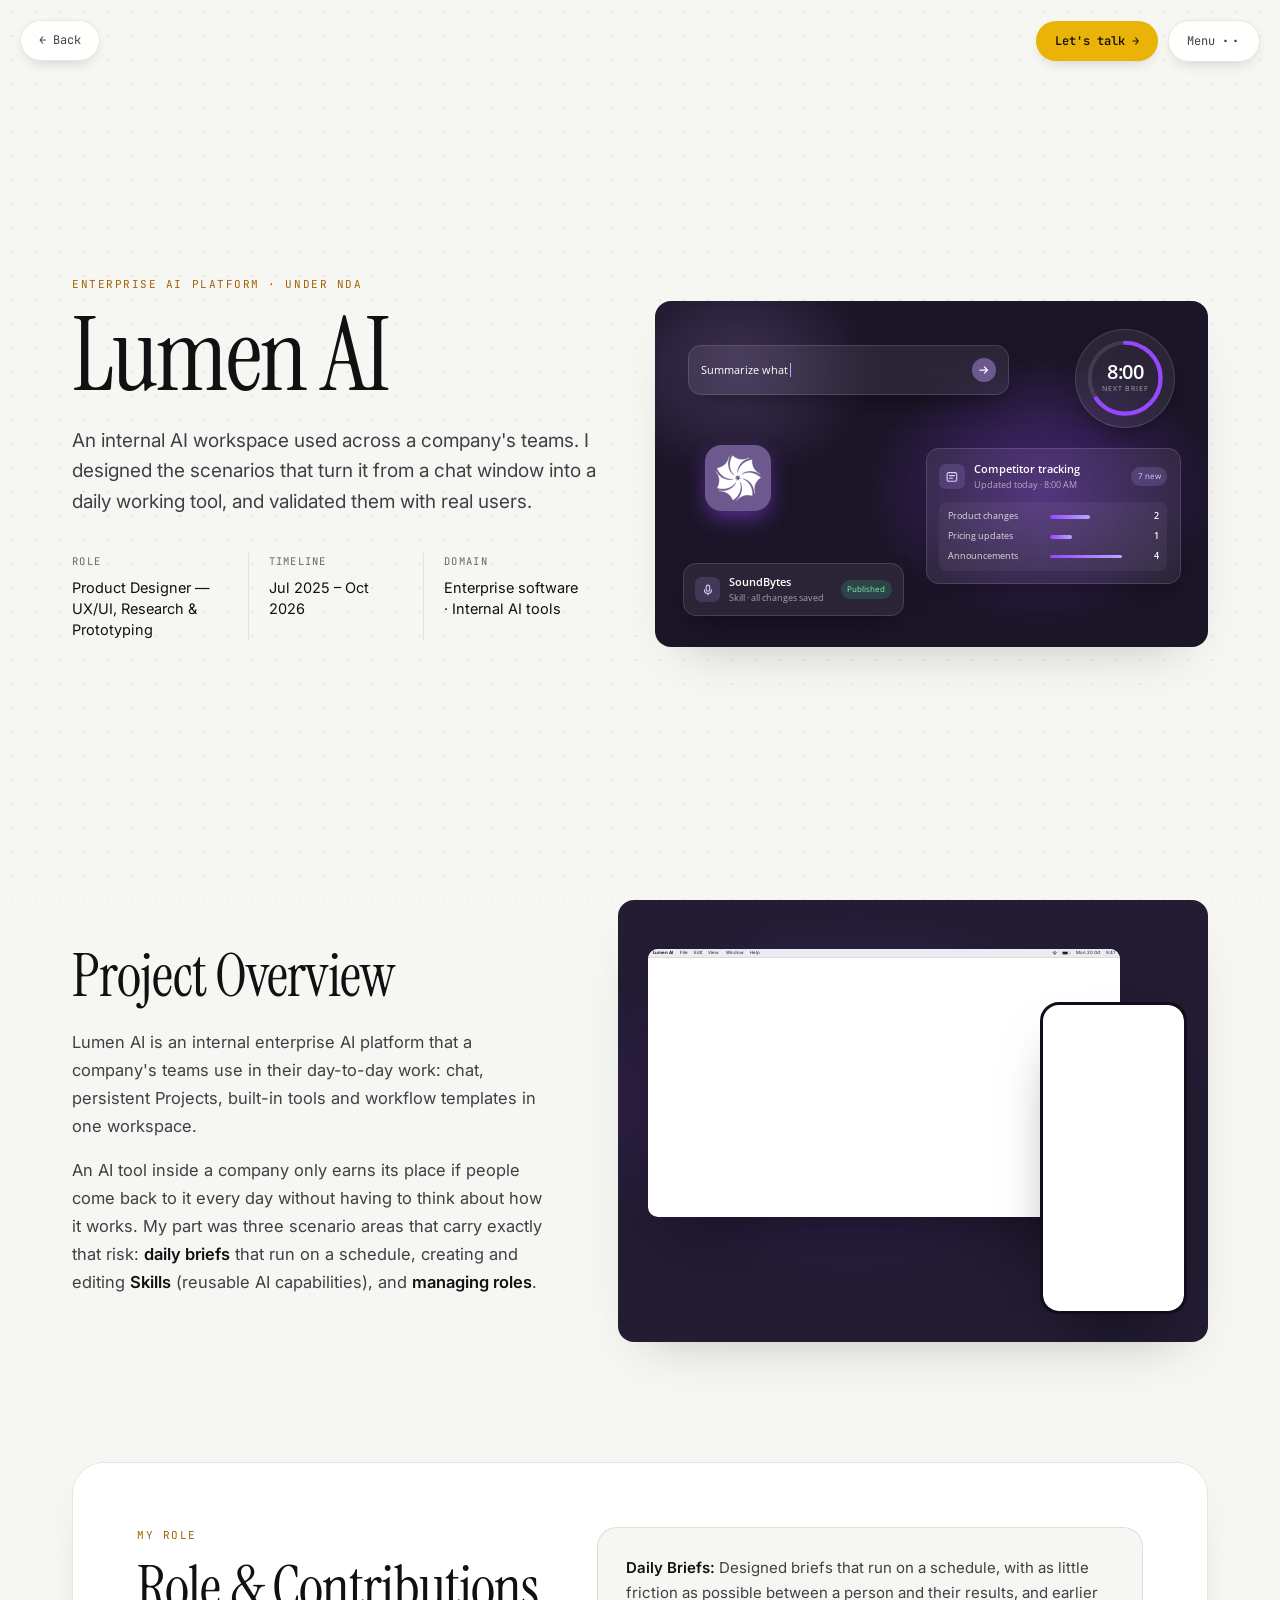
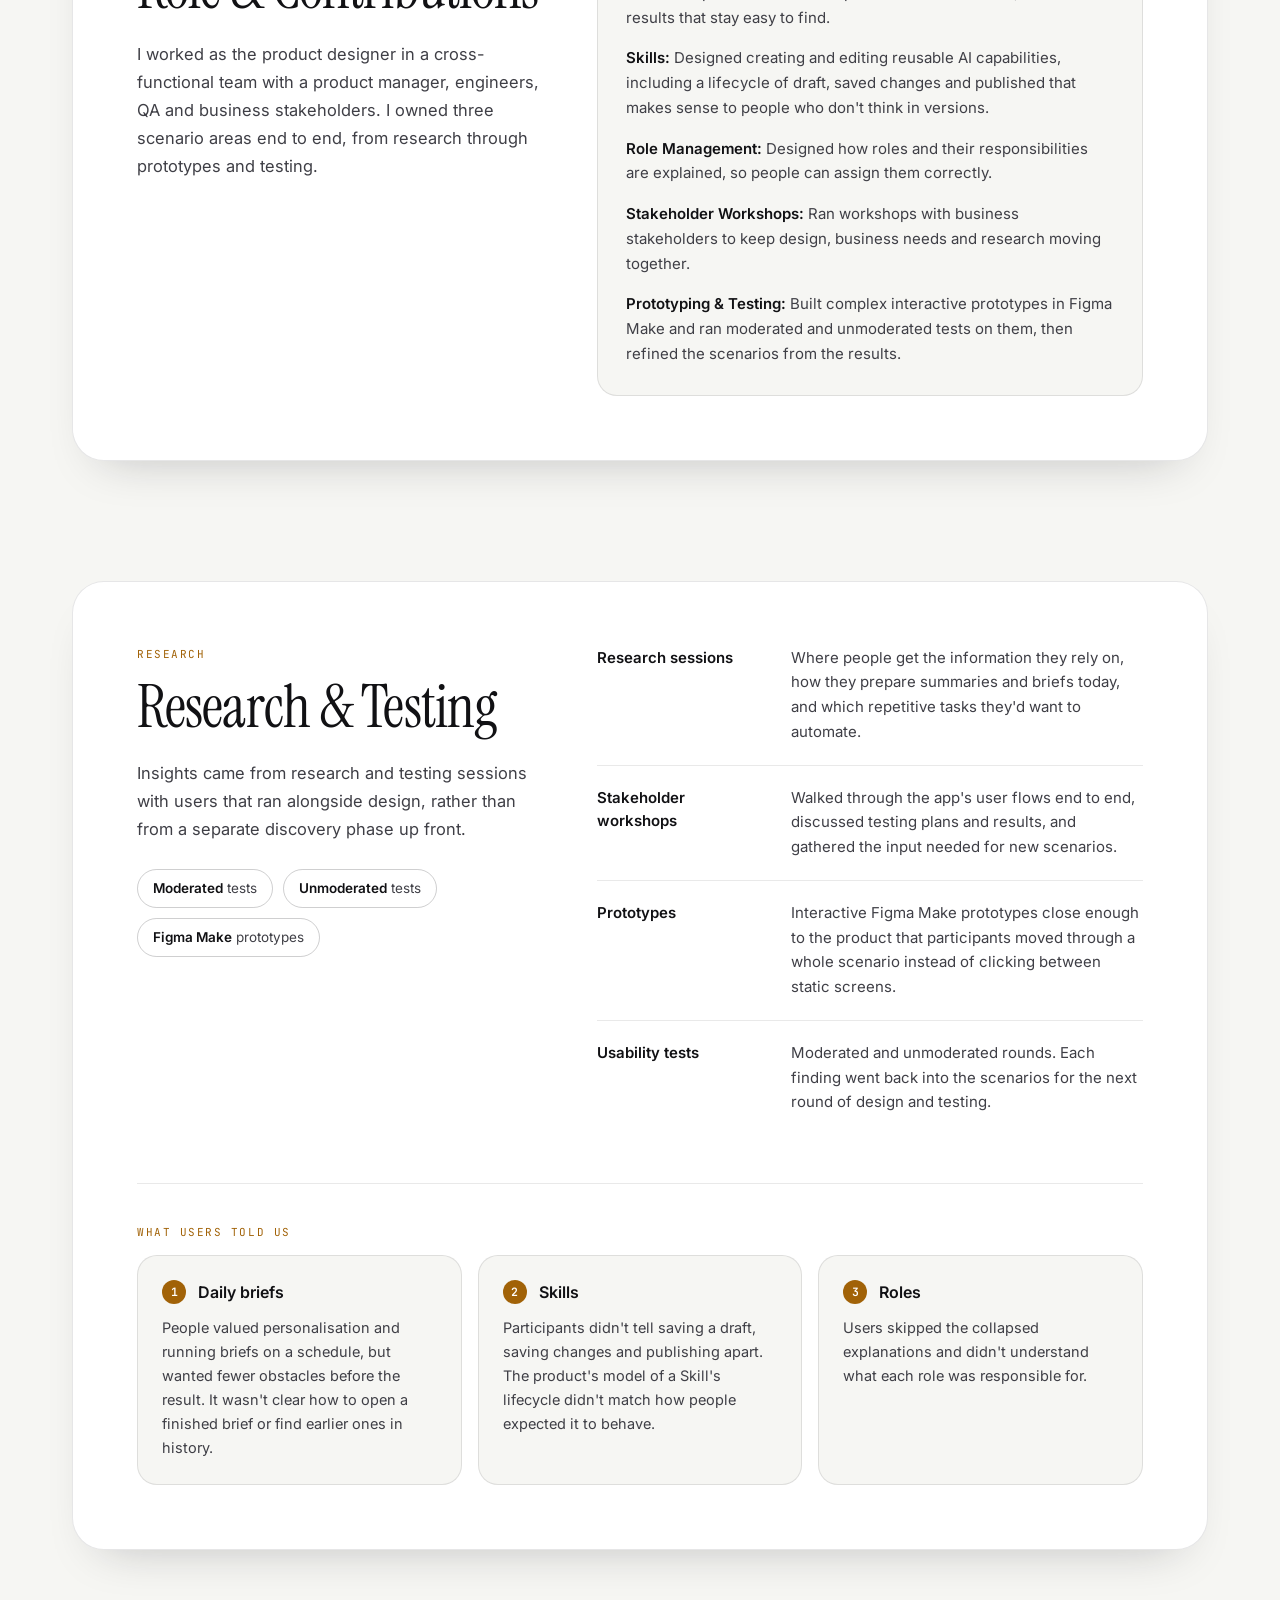
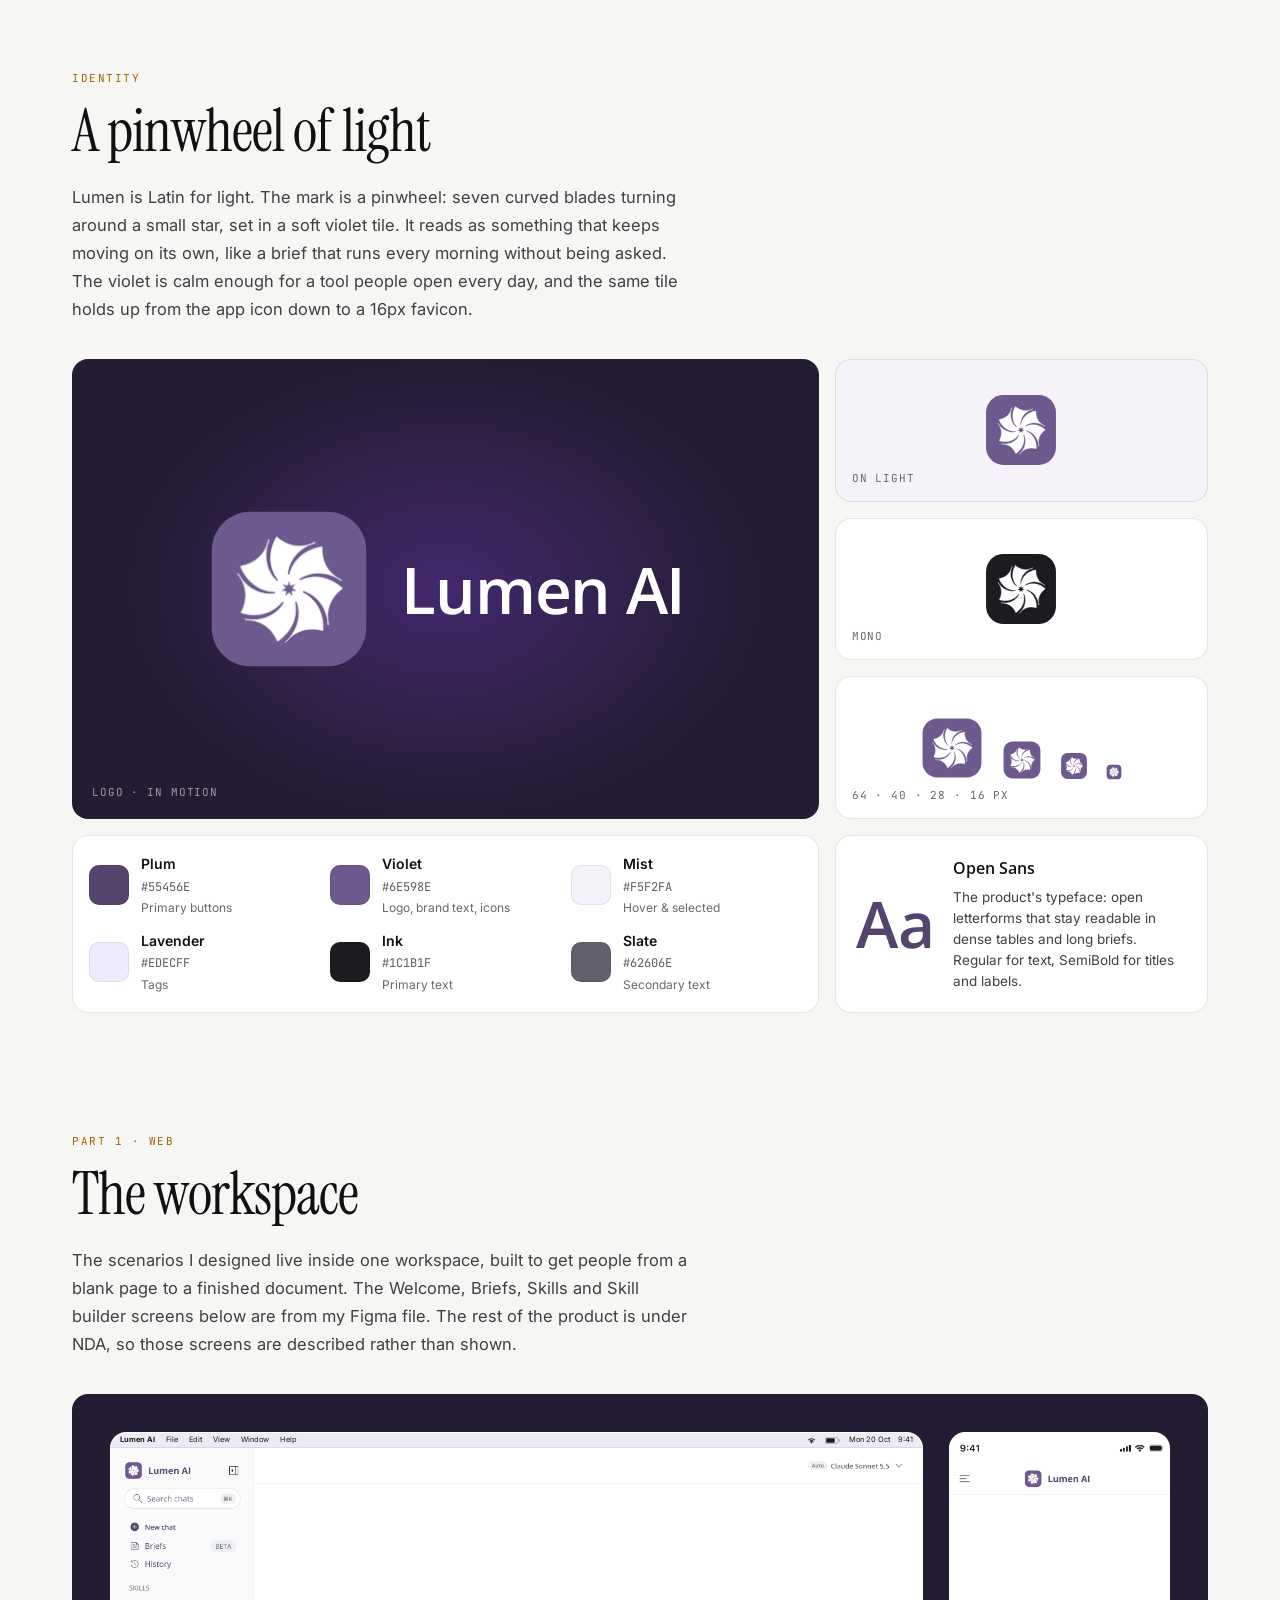
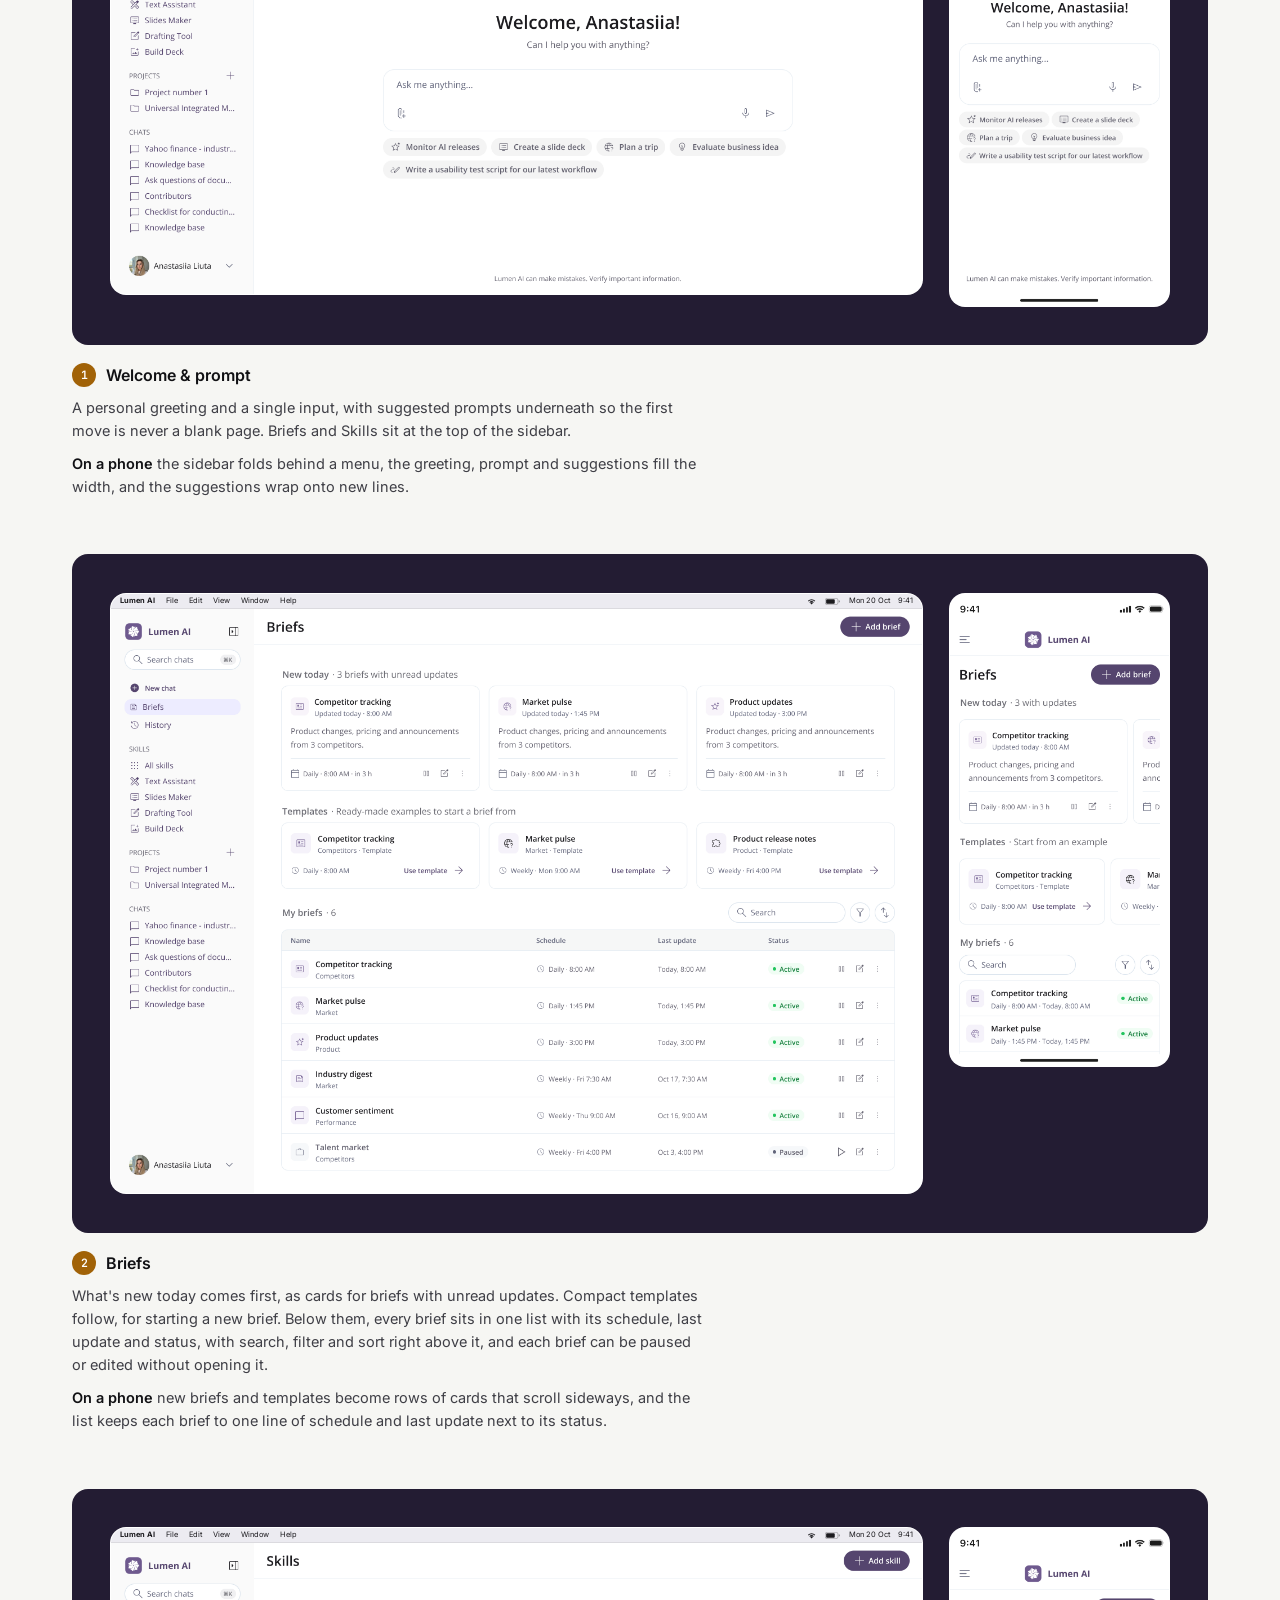
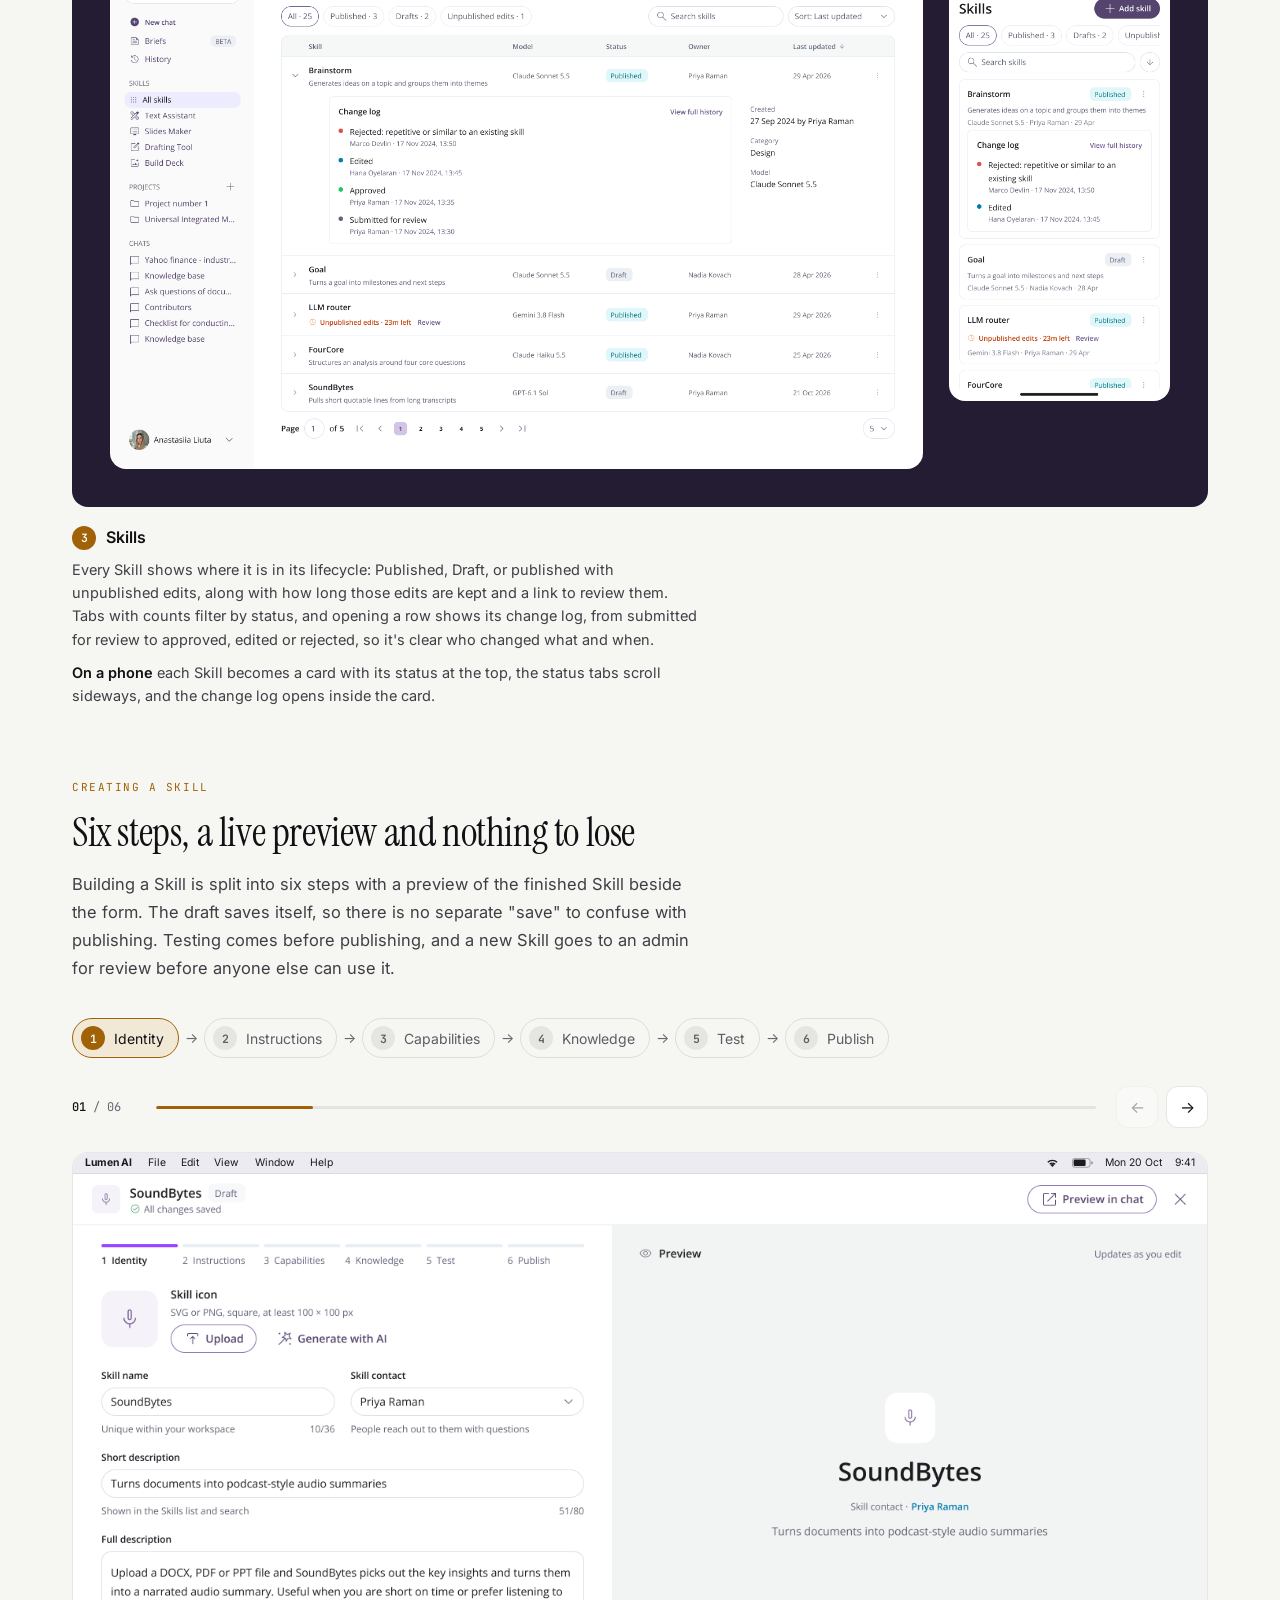
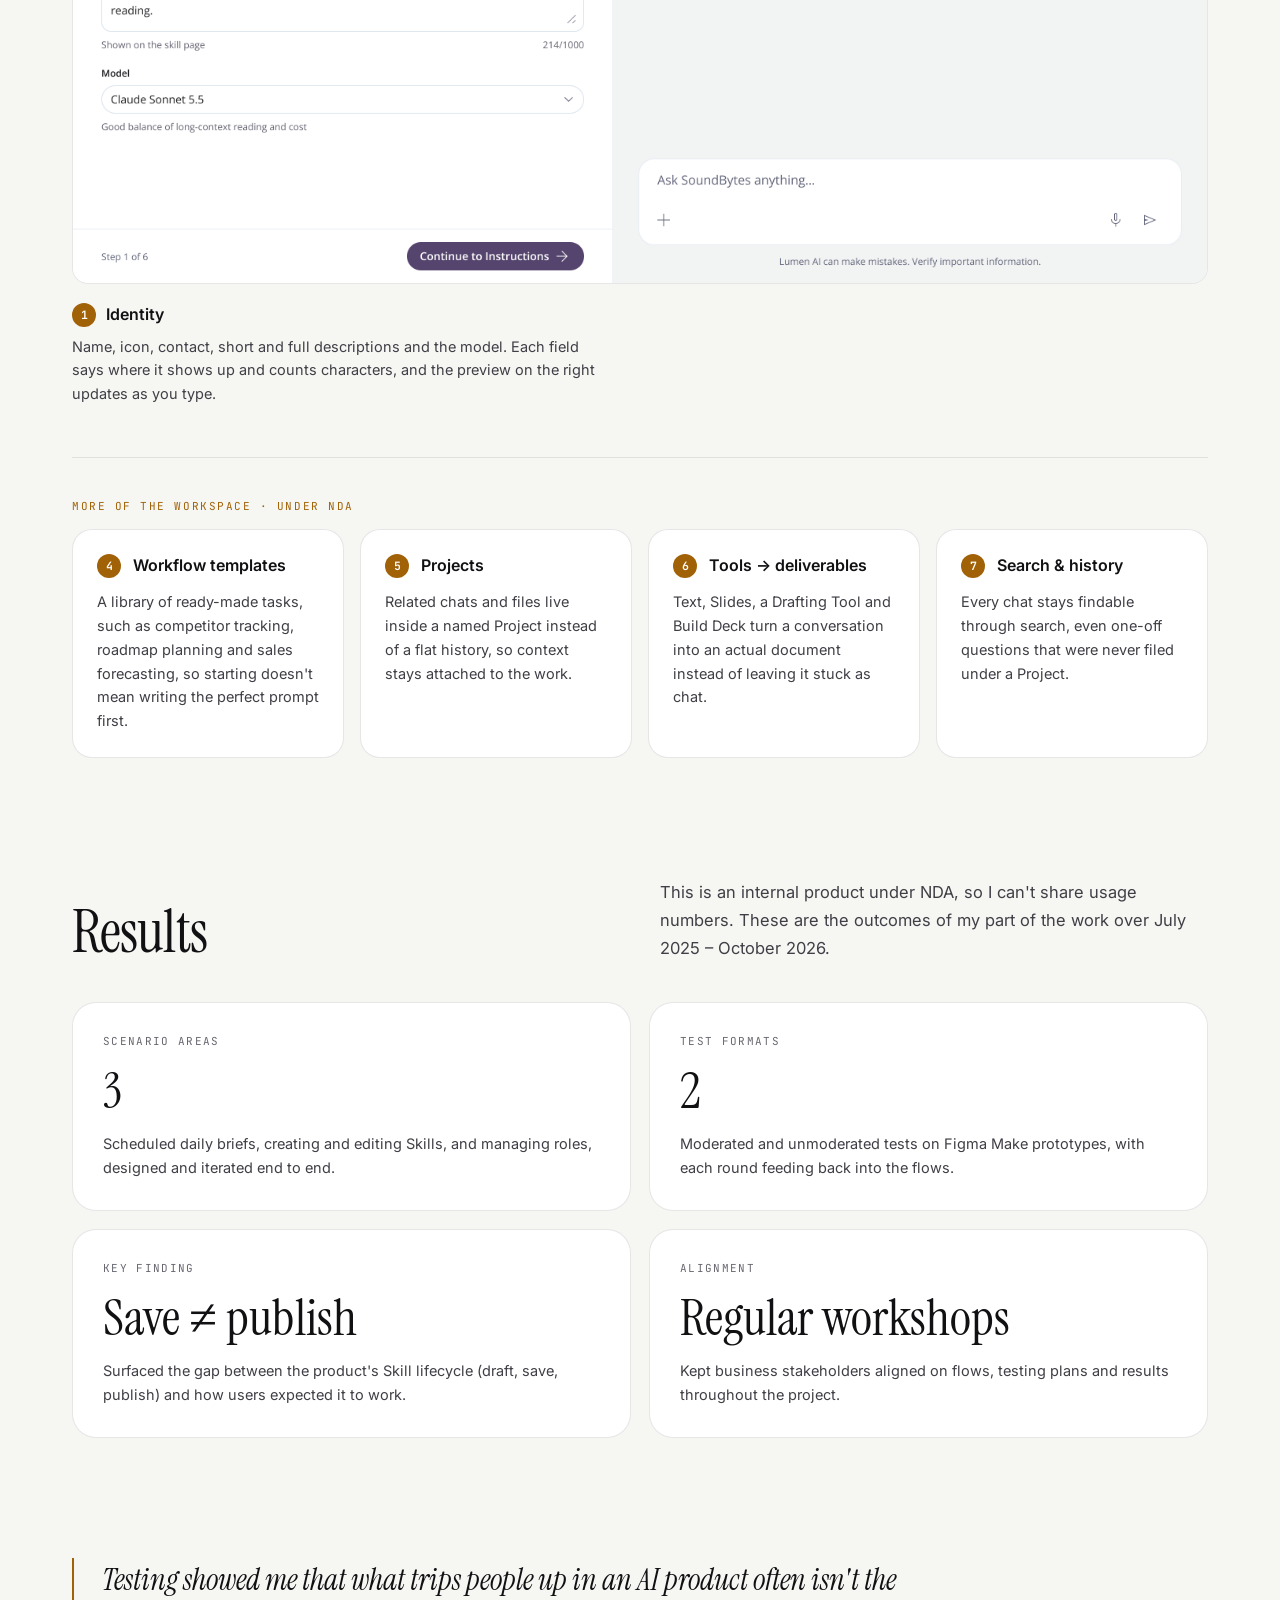
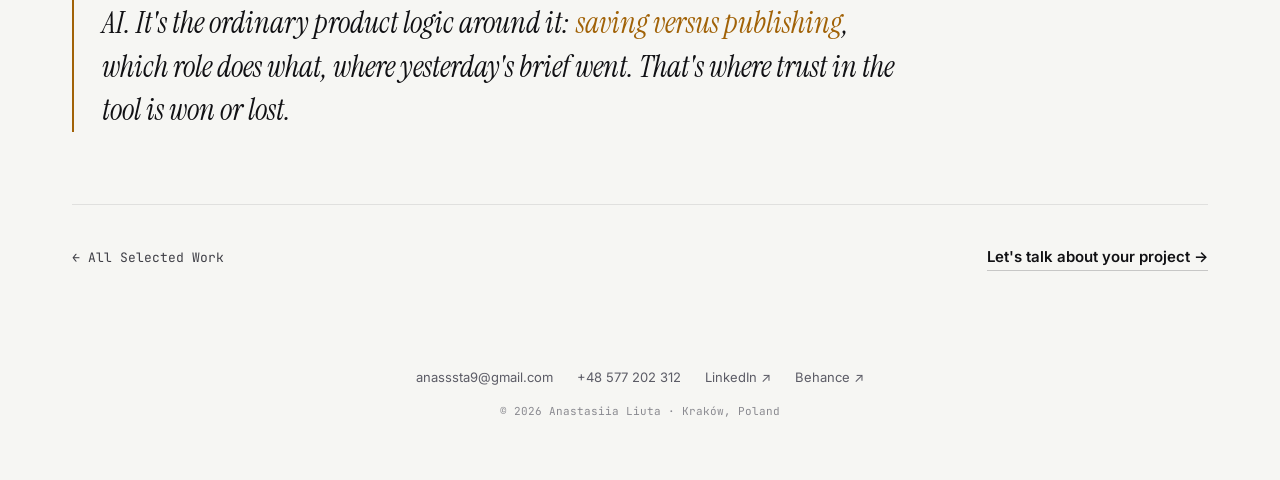
==== ai-agent.html @ 79652add "Lumen AI: add Test and Publish steps to the Skill builder slider Co-Authored-By: Claude Opus 5.5 <no" ====
<!DOCTYPE html>
<html lang="en">
<head>
  <meta charset="UTF-8" />
  <meta name="viewport" content="width=device-width, initial-scale=1.0" />
  <title>Lumen AI — Case Study · Anastasiia Liuta</title>
  <meta name="description" content="Lumen AI — an enterprise AI platform case study (under NDA). User research, stakeholder workshops, Figma Make prototyping, and usability testing by Anastasiia Liuta, Product Designer." />
  <meta property="og:title" content="Lumen AI — Case Study · Anastasiia Liuta" />
  <meta property="og:description" content="Designing scheduled briefs, reusable Skills, and role management for an internal enterprise AI platform — validated through moderated and unmoderated testing." />
  <link rel="preconnect" href="https://fonts.googleapis.com" />
  <link rel="preconnect" href="https://fonts.gstatic.com" crossorigin />
  <link href="https://fonts.googleapis.com/css2?family=Instrument+Serif:ital@0;1&family=Inter:wght@400;500;600;700&family=Open+Sans:wght@400;600&family=JetBrains+Mono:wght@400;500&display=swap" rel="stylesheet" />
  <link rel="stylesheet" href="style.css" />
</head>
<body class="theme-light">

  <!-- CASE TOP BAR -->
  <nav class="case-topbar">
    <a href="index.html#work" class="case-pill">← Back</a>
    <div class="case-topbar__group">
      <a href="https://t.me/LiuAna" target="_blank" rel="noopener" class="case-pill case-pill--cta">Let's talk →</a>
      <div class="case-menu" id="caseMenu">
        <button type="button" class="case-pill case-menu__trigger" aria-haspopup="true" aria-expanded="false">
          Menu <span class="case-menu__dots">··</span>
        </button>
        <div class="case-menu__panel" role="menu">
          <a href="index.html" class="case-menu__link" role="menuitem">Home</a>
          <a href="ai-agent.html" class="case-menu__link is-current" role="menuitem">Lumen AI</a>
          <a href="healthconnect.html" class="case-menu__link" role="menuitem">HealthConnect</a>
          <a href="petpal.html" class="case-menu__link" role="menuitem">PetPal</a>
          <a href="mailto:anasssta9@gmail.com" class="case-menu__link" role="menuitem">Email</a>
        </div>
      </div>
    </div>
  </nav>

  <!-- HERO -->
  <header class="cs-hero">
    <div class="cs-wrap cs-hero__grid">
      <div>
        <span class="cs-eyebrow">Enterprise AI Platform · Under NDA</span>
        <h1 class="cs-hero__title">Lumen AI</h1>
        <p class="cs-hero__tagline">
          An internal AI workspace used across a company's teams. I designed the scenarios that turn
          it from a chat window into a daily working tool, and validated them with real users.
        </p>
        <dl class="cs-facts">
          <div><dt>Role</dt><dd>Product Designer — UX/UI, Research &amp; Prototyping</dd></div>
          <div><dt>Timeline</dt><dd>Jul 2025 – Oct 2026</dd></div>
          <div><dt>Domain</dt><dd>Enterprise software · Internal AI tools</dd></div>
        </dl>
      </div>
      <div class="cs-hero__visual cs-hx" role="img" aria-label="Pieces of the Lumen AI interface: a prompt being typed, a daily brief with new updates, a countdown to the next brief and a Skill being published">
        <div class="cs-hx__glow" aria-hidden="true"></div>
        <div class="cs-hx__card cs-hx__prompt" aria-hidden="true">
          <span class="cs-hx__typed" data-typewriter="Summarize what competitors shipped this week|Draft tomorrow's brief for the 9:00 stand-up|Turn this report into a 5-minute audio summary">Summarize what competitors shipped this week</span><span class="cs-hx__caret"></span>
          <span class="cs-hx__send"><svg viewBox="0 0 16 16"><path d="M2.5 8h9M8.5 4l4 4-4 4" fill="none" stroke="currentColor" stroke-width="1.6" stroke-linecap="round" stroke-linejoin="round"/></svg></span>
        </div>
        <div class="cs-hx__card cs-hx__ring" aria-hidden="true">
          <svg viewBox="0 0 100 100"><circle cx="50" cy="50" r="42" class="cs-hx__track"/><circle cx="50" cy="50" r="42" class="cs-hx__arc"/></svg>
          <b>8:00</b><small>Next brief</small>
        </div>
        <div class="cs-hx__mark" aria-hidden="true"><svg viewBox="0 0 32 32"><use href="#lumen-blades"/></svg></div>
        <div class="cs-hx__card cs-hx__brief" aria-hidden="true">
          <div class="cs-hx__head"><span class="cs-hx__tile"><svg viewBox="0 0 16 16"><rect x="2.5" y="3" width="11" height="10" rx="1.6" fill="none" stroke="currentColor" stroke-width="1.3"/><path d="M5 6.5h6M5 9.5h4" stroke="currentColor" stroke-width="1.3" stroke-linecap="round"/></svg></span>
            <span><b>Competitor tracking</b><small>Updated today · 8:00 AM</small></span><em>7 new</em></div>
          <ul>
            <li><span>Product changes</span><i style="--w:.45"></i><b>2</b></li>
            <li><span>Pricing updates</span><i style="--w:.25"></i><b>1</b></li>
            <li><span>Announcements</span><i style="--w:.8"></i><b>4</b></li>
          </ul>
        </div>
        <div class="cs-hx__card cs-hx__skill" aria-hidden="true">
          <span class="cs-hx__tile cs-hx__tile--mic"><svg viewBox="0 0 16 16"><rect x="6" y="2.5" width="4" height="7" rx="2" fill="none" stroke="currentColor" stroke-width="1.3"/><path d="M4 8a4 4 0 0 0 8 0M8 12v1.5" fill="none" stroke="currentColor" stroke-width="1.3" stroke-linecap="round"/></svg></span>
          <span><b>SoundBytes</b><small>Skill · all changes saved</small></span>
          <span class="cs-hx__status"><em class="cs-hx__draft">Draft</em><em class="cs-hx__pub">Published</em></span>
        </div>
      </div>
    </div>
  </header>

  <main>

    <!-- PROJECT OVERVIEW -->
    <section class="cs-section reveal" id="overview" aria-labelledby="overview-title">
      <div class="cs-wrap cs-overview">
        <div>
          <h2 class="cs-h2" id="overview-title">Project Overview</h2>
          <p class="cs-lead">
            Lumen AI is an internal enterprise AI platform that a company's teams use in their
            day-to-day work: chat, persistent Projects, built-in tools and workflow templates in one
            workspace.
          </p>
          <p class="cs-lead">
            An AI tool inside a company only earns its place if people come back to it every day without
            having to think about how it works. My part was three scenario areas that carry exactly that
            risk: <strong>daily briefs</strong> that run on a schedule, creating and editing
            <strong>Skills</strong> (reusable AI capabilities), and <strong>managing roles</strong>.
          </p>
        </div>
        <figure class="cs-overview__media cs-show" role="img" aria-label="Lumen AI on desktop and phone, cycling through the Welcome, Briefs and Skills screens">
          <div class="cs-show__desk"><div class="cs-menubar" aria-hidden="true"><span class="cs-menubar__app">Lumen AI</span><span>File</span><span>Edit</span><span>View</span><span>Window</span><span>Help</span><span class="cs-menubar__right"><svg viewBox="0 0 16 12" aria-hidden="true"><path d="M8 11.2 5.6 8.8a3.4 3.4 0 0 1 4.8 0L8 11.2Zm-4-4a5.7 5.7 0 0 1 8 0l-1.2 1.2a4 4 0 0 0-5.6 0L4 7.2ZM1.6 4.8a9 9 0 0 1 12.8 0l-1.2 1.2a7.3 7.3 0 0 0-10.4 0L1.6 4.8Z" fill="currentColor"/></svg><svg viewBox="0 0 26 12" aria-hidden="true"><rect x="0.5" y="0.5" width="22" height="11" rx="3" fill="none" stroke="currentColor" opacity=".45"/><rect x="2" y="2" width="15" height="8" rx="1.6" fill="currentColor"/><path d="M24 4v4a1.6 1.6 0 0 0 0-4Z" fill="currentColor" opacity=".45"/></svg><span>Mon 20 Oct</span><span>9:41</span></span></div><img class="cs-show__slide" style="--n:0" src="assets/lumen-ai/show/welcome.png" width="1280" decoding="async" alt="" /><img class="cs-show__slide" style="--n:1" src="assets/lumen-ai/show/briefs.png" width="1280" decoding="async" alt="" /><img class="cs-show__slide" style="--n:2" src="assets/lumen-ai/show/skills.png" width="1280" decoding="async" alt="" /></div>
          <div class="cs-show__phone"><img class="cs-show__slide" style="--n:0" src="assets/lumen-ai/show/welcome-mobile.png" width="520" decoding="async" alt="" /><img class="cs-show__slide" style="--n:1" src="assets/lumen-ai/show/briefs-mobile.png" width="520" decoding="async" alt="" /><img class="cs-show__slide" style="--n:2" src="assets/lumen-ai/show/skills-mobile.png" width="520" decoding="async" alt="" /></div>
          <div class="cs-show__labels" aria-hidden="true"><span class="cs-show__label" style="--n:0">Welcome screen</span><span class="cs-show__label" style="--n:1">Briefs</span><span class="cs-show__label" style="--n:2">Skills</span></div>
        </figure>
      </div>
    </section>

    <!-- ROLE & CONTRIBUTIONS -->
    <section class="cs-section reveal" aria-labelledby="role-title">
      <div class="cs-wrap">
        <div class="cs-band cs-band__grid">
          <div>
            <span class="cs-eyebrow">My role</span>
            <h2 class="cs-h2" id="role-title">Role &amp; Contributions</h2>
            <p class="cs-lead">
              I worked as the product designer in a cross-functional team with a product manager,
              engineers, QA and business stakeholders. I owned three scenario areas end to end, from
              research through prototypes and testing.
            </p>
          </div>
          <ul class="cs-glass cs-contrib">
            <li><strong>Daily Briefs:</strong> Designed briefs that run on a schedule, with as little friction as possible between a person and their results, and earlier results that stay easy to find.</li>
            <li><strong>Skills:</strong> Designed creating and editing reusable AI capabilities, including a lifecycle of draft, saved changes and published that makes sense to people who don't think in versions.</li>
            <li><strong>Role Management:</strong> Designed how roles and their responsibilities are explained, so people can assign them correctly.</li>
            <li><strong>Stakeholder Workshops:</strong> Ran workshops with business stakeholders to keep design, business needs and research moving together.</li>
            <li><strong>Prototyping &amp; Testing:</strong> Built complex interactive prototypes in Figma Make and ran moderated and unmoderated tests on them, then refined the scenarios from the results.</li>
          </ul>
        </div>
      </div>
    </section>

    <!-- RESEARCH -->
    <section class="cs-section reveal" aria-labelledby="research-title">
      <div class="cs-wrap">
        <div class="cs-band">
          <div class="cs-band__grid">
            <div>
              <span class="cs-eyebrow">Research</span>
              <h2 class="cs-h2" id="research-title">Research &amp; Testing</h2>
              <p class="cs-lead">
                Insights came from research and testing sessions with users that ran alongside design,
                rather than from a separate discovery phase up front.
              </p>
              <ul class="cs-pills">
                <li><b>Moderated</b> tests</li>
                <li><b>Unmoderated</b> tests</li>
                <li><b>Figma Make</b> prototypes</li>
              </ul>
            </div>
            <dl class="cs-deflist">
              <div><dt>Research sessions</dt><dd>Where people get the information they rely on, how they prepare summaries and briefs today, and which repetitive tasks they'd want to automate.</dd></div>
              <div><dt>Stakeholder workshops</dt><dd>Walked through the app's user flows end to end, discussed testing plans and results, and gathered the input needed for new scenarios.</dd></div>
              <div><dt>Prototypes</dt><dd>Interactive Figma Make prototypes close enough to the product that participants moved through a whole scenario instead of clicking between static screens.</dd></div>
              <div><dt>Usability tests</dt><dd>Moderated and unmoderated rounds. Each finding went back into the scenarios for the next round of design and testing.</dd></div>
            </dl>
          </div>

          <div class="cs-sub">
            <span class="cs-eyebrow">What users told us</span>
            <div class="cs-cards">
              <article class="cs-card">
                <div class="cs-card__head"><span class="cs-num">1</span><h3>Daily briefs</h3></div>
                <p>People valued personalisation and running briefs on a schedule, but wanted fewer obstacles before the result. It wasn't clear how to open a finished brief or find earlier ones in history.</p>
              </article>
              <article class="cs-card">
                <div class="cs-card__head"><span class="cs-num">2</span><h3>Skills</h3></div>
                <p>Participants didn't tell saving a draft, saving changes and publishing apart. The product's model of a Skill's lifecycle didn't match how people expected it to behave.</p>
              </article>
              <article class="cs-card">
                <div class="cs-card__head"><span class="cs-num">3</span><h3>Roles</h3></div>
                <p>Users skipped the collapsed explanations and didn't understand what each role was responsible for.</p>
              </article>
            </div>
          </div>
        </div>
      </div>
    </section>

    <!-- IDENTITY -->
    <section class="cs-section reveal cs-id" id="identity" aria-labelledby="identity-title">
      <svg width="0" height="0" style="position:absolute" aria-hidden="true" focusable="false"><symbol id="lumen-mark" viewBox="0 0 32 32"><path d="M23.3603 1.28027H8.64027C4.57546 1.28027 1.28027 4.57546 1.28027 8.64027V23.3603C1.28027 27.4251 4.57546 30.7203 8.64027 30.7203H23.3603C27.4251 30.7203 30.7203 27.4251 30.7203 23.3603V8.64027C30.7203 4.57546 27.4251 1.28027 23.3603 1.28027Z" style="fill:var(--lm-tile)"/><path d="M16 13.9868L16.0829 13.4042L16.225 12.8276L16.4239 12.2605L16.6796 11.7064L16.9934 11.17L17.3663 10.6573L17.7949 10.1719L18.2816 9.71962L18.8227 9.30522L19.417 8.93463L20.0611 8.61021L20.7538 8.34026L21.4914 8.12714L22.2693 7.97559C22.1706 10.9214 23.4332 13.0652 26.0569 14.4071L25.3856 13.9868L24.7012 13.6398L24.0098 13.3652L23.3171 13.1627L22.6292 13.0289L21.9508 12.9626H21.2877L20.6425 13.0242L20.0209 13.1449L19.4253 13.3225L18.8605 13.5534L18.3277 13.8328L17.8305 14.1584L17.3723 14.5278L16 13.9868Z" style="fill:var(--lm-fg);stroke:var(--lm-fg)" stroke-width="0.14" stroke-linejoin="round"/><path d="M17.5732 14.7449L18.08 14.4465L18.6199 14.1979L19.187 14.0002L19.7802 13.8545L20.3947 13.7657L21.0282 13.7373L21.6746 13.7705L22.3317 13.8687L22.9936 14.0333L23.6543 14.2654L24.309 14.5685L24.9531 14.9414L25.5783 15.3842L26.1821 15.8981C23.8173 17.6575 22.9285 19.9813 23.5157 22.8695L23.4246 22.0833L23.2695 21.3315L23.0528 20.6199L22.7805 19.9521L22.4561 19.3305L22.0843 18.7598L21.6711 18.2401L21.22 17.7747L20.7381 17.3639L20.2278 17.0087L19.695 16.7115L19.1444 16.4688L18.5808 16.2829L18.0066 16.155L17.5732 14.7449Z" style="fill:var(--lm-fg);stroke:var(--lm-fg)" stroke-width="0.14" stroke-linejoin="round"/><path d="M17.9619 16.4473L18.5113 16.658L19.0429 16.9244L19.552 17.2453L20.0351 17.6182L20.4873 18.0433L20.9041 18.5204L21.2818 19.0473L21.6145 19.6216L21.8987 20.2408L22.1284 20.9027L22.3001 21.6036L22.4102 22.3388L22.454 23.1049L22.4279 23.897C19.5776 23.1455 17.2065 23.8998 15.3145 26.1596L15.8733 25.5972L16.3647 25.0076L16.7862 24.3943L17.1378 23.7656L17.4208 23.1238L17.6363 22.4774L17.7843 21.8297L17.8683 21.188L17.8885 20.5546L17.847 19.9341L17.7488 19.3327L17.5937 18.7513L17.3876 18.1937L17.1295 17.6656L17.9619 16.4473Z" style="fill:var(--lm-fg);stroke:var(--lm-fg)" stroke-width="0.14" stroke-linejoin="round"/><path d="M16.8734 17.8135L17.051 18.3735L17.1729 18.9549L17.2404 19.5528L17.2499 20.1625L17.199 20.7818L17.0865 21.4057L16.9101 22.0285L16.6685 22.6466L16.3607 23.2551L15.9866 23.8483L15.5461 24.419L15.0394 24.9637L14.4675 25.4751L13.8329 25.9487C12.6433 23.2524 10.5757 21.8691 7.62988 21.7988L8.41724 21.8853L9.18447 21.9006L9.92566 21.8485L10.6372 21.7313L11.3157 21.5525L11.955 21.3181L12.5541 21.0304L13.1083 20.6941L13.6162 20.3153L14.0744 19.8973L14.4841 19.4438L14.8428 18.962L15.1495 18.4528L15.4017 17.9212L16.8734 17.8135Z" style="fill:var(--lm-fg);stroke:var(--lm-fg)" stroke-width="0.14" stroke-linejoin="round"/><path d="M15.1259 17.8142L14.7991 18.302L14.4214 18.7602L13.9952 19.1853L13.5239 19.5736L13.0089 19.9205L12.4512 20.2213L11.8533 20.4711L11.2199 20.6676L10.5521 20.8073L9.8559 20.8831L9.13485 20.895L8.39248 20.8393L7.6359 20.7114L6.86985 20.509C8.23698 17.8986 8.02938 15.4197 6.24707 13.0723L6.67094 13.7412L7.13625 14.351L7.64064 14.898L8.17581 15.3811L8.73821 15.8002L9.32073 16.1542L9.91865 16.4431L10.526 16.6669L11.1394 16.8279L11.7527 16.925L12.3612 16.9629L12.9627 16.9428L13.5512 16.8658L14.1242 16.7308L15.1259 17.8142Z" style="fill:var(--lm-fg);stroke:var(--lm-fg)" stroke-width="0.14" stroke-linejoin="round"/><path d="M14.0378 16.4471L13.4517 16.4968L12.8573 16.4861L12.2594 16.4187L11.6627 16.292L11.0707 16.1049L10.487 15.8563L9.91864 15.546L9.37045 15.1731L8.84594 14.7374L8.35103 14.2413L7.89163 13.6836L7.47368 13.0691L7.10191 12.3978L6.78223 11.6732C9.67592 11.1135 11.4847 9.40543 12.2085 6.54883L11.9492 7.29712L11.7633 8.04185L11.6497 8.77712L11.6058 9.49699L11.6283 10.1967L11.7148 10.8728L11.8616 11.5204L12.0652 12.1361L12.3222 12.7151L12.6276 13.2562L12.9781 13.7558L13.37 14.2129L13.7974 14.6249L14.2592 14.9884L14.0378 16.4471Z" style="fill:var(--lm-fg);stroke:var(--lm-fg)" stroke-width="0.14" stroke-linejoin="round"/><path d="M14.426 14.7448L14.0223 14.3174L13.66 13.8462L13.3403 13.337L13.0668 12.7912L12.843 12.2122L12.6749 11.6013L12.5624 10.9631L12.5127 10.3013L12.5257 9.61929L12.6062 8.92309L12.7554 8.21743L12.9756 7.50703L13.2681 6.79782L13.6351 6.0957C15.876 8.00905 18.3392 8.35833 21.0245 7.14354L20.2774 7.40758L19.58 7.72607L18.9347 8.09548L18.3439 8.50988L17.8099 8.96454L17.3363 9.45353L16.9219 9.97212L16.5679 10.5156L16.2754 11.0768L16.0422 11.6534L15.8705 12.2383L15.7569 12.8291L15.7012 13.4211L15.7048 14.0084L14.426 14.7448Z" style="fill:var(--lm-fg);stroke:var(--lm-fg)" stroke-width="0.14" stroke-linejoin="round"/><path d="M15.9998 18.2398C17.2369 18.2398 18.2398 17.2369 18.2398 15.9998C18.2398 14.7626 17.2369 13.7598 15.9998 13.7598C14.7626 13.7598 13.7598 14.7626 13.7598 15.9998C13.7598 17.2369 14.7626 18.2398 15.9998 18.2398Z" style="fill:var(--lm-fg)"/><path d="M16.0002 14.4805L16.2786 15.4245L17.189 15.0533L16.6242 15.8581L17.4818 16.3381L16.501 16.3989L16.6594 17.3701L16.0002 16.6405L15.341 17.3701L15.4994 16.3989L14.5186 16.3381L15.3762 15.8581L14.8114 15.0533L15.7218 15.4245L16.0002 14.4805Z" style="fill:var(--lm-tile)"/></symbol><symbol id="lumen-blades" viewBox="0 0 32 32"><path d="M16 13.9868L16.0829 13.4042L16.225 12.8276L16.4239 12.2605L16.6796 11.7064L16.9934 11.17L17.3663 10.6573L17.7949 10.1719L18.2816 9.71962L18.8227 9.30522L19.417 8.93463L20.0611 8.61021L20.7538 8.34026L21.4914 8.12714L22.2693 7.97559C22.1706 10.9214 23.4332 13.0652 26.0569 14.4071L25.3856 13.9868L24.7012 13.6398L24.0098 13.3652L23.3171 13.1627L22.6292 13.0289L21.9508 12.9626H21.2877L20.6425 13.0242L20.0209 13.1449L19.4253 13.3225L18.8605 13.5534L18.3277 13.8328L17.8305 14.1584L17.3723 14.5278L16 13.9868Z" style="fill:var(--lm-fg);stroke:var(--lm-fg)" stroke-width="0.14" stroke-linejoin="round"/><path d="M17.5732 14.7449L18.08 14.4465L18.6199 14.1979L19.187 14.0002L19.7802 13.8545L20.3947 13.7657L21.0282 13.7373L21.6746 13.7705L22.3317 13.8687L22.9936 14.0333L23.6543 14.2654L24.309 14.5685L24.9531 14.9414L25.5783 15.3842L26.1821 15.8981C23.8173 17.6575 22.9285 19.9813 23.5157 22.8695L23.4246 22.0833L23.2695 21.3315L23.0528 20.6199L22.7805 19.9521L22.4561 19.3305L22.0843 18.7598L21.6711 18.2401L21.22 17.7747L20.7381 17.3639L20.2278 17.0087L19.695 16.7115L19.1444 16.4688L18.5808 16.2829L18.0066 16.155L17.5732 14.7449Z" style="fill:var(--lm-fg);stroke:var(--lm-fg)" stroke-width="0.14" stroke-linejoin="round"/><path d="M17.9619 16.4473L18.5113 16.658L19.0429 16.9244L19.552 17.2453L20.0351 17.6182L20.4873 18.0433L20.9041 18.5204L21.2818 19.0473L21.6145 19.6216L21.8987 20.2408L22.1284 20.9027L22.3001 21.6036L22.4102 22.3388L22.454 23.1049L22.4279 23.897C19.5776 23.1455 17.2065 23.8998 15.3145 26.1596L15.8733 25.5972L16.3647 25.0076L16.7862 24.3943L17.1378 23.7656L17.4208 23.1238L17.6363 22.4774L17.7843 21.8297L17.8683 21.188L17.8885 20.5546L17.847 19.9341L17.7488 19.3327L17.5937 18.7513L17.3876 18.1937L17.1295 17.6656L17.9619 16.4473Z" style="fill:var(--lm-fg);stroke:var(--lm-fg)" stroke-width="0.14" stroke-linejoin="round"/><path d="M16.8734 17.8135L17.051 18.3735L17.1729 18.9549L17.2404 19.5528L17.2499 20.1625L17.199 20.7818L17.0865 21.4057L16.9101 22.0285L16.6685 22.6466L16.3607 23.2551L15.9866 23.8483L15.5461 24.419L15.0394 24.9637L14.4675 25.4751L13.8329 25.9487C12.6433 23.2524 10.5757 21.8691 7.62988 21.7988L8.41724 21.8853L9.18447 21.9006L9.92566 21.8485L10.6372 21.7313L11.3157 21.5525L11.955 21.3181L12.5541 21.0304L13.1083 20.6941L13.6162 20.3153L14.0744 19.8973L14.4841 19.4438L14.8428 18.962L15.1495 18.4528L15.4017 17.9212L16.8734 17.8135Z" style="fill:var(--lm-fg);stroke:var(--lm-fg)" stroke-width="0.14" stroke-linejoin="round"/><path d="M15.1259 17.8142L14.7991 18.302L14.4214 18.7602L13.9952 19.1853L13.5239 19.5736L13.0089 19.9205L12.4512 20.2213L11.8533 20.4711L11.2199 20.6676L10.5521 20.8073L9.8559 20.8831L9.13485 20.895L8.39248 20.8393L7.6359 20.7114L6.86985 20.509C8.23698 17.8986 8.02938 15.4197 6.24707 13.0723L6.67094 13.7412L7.13625 14.351L7.64064 14.898L8.17581 15.3811L8.73821 15.8002L9.32073 16.1542L9.91865 16.4431L10.526 16.6669L11.1394 16.8279L11.7527 16.925L12.3612 16.9629L12.9627 16.9428L13.5512 16.8658L14.1242 16.7308L15.1259 17.8142Z" style="fill:var(--lm-fg);stroke:var(--lm-fg)" stroke-width="0.14" stroke-linejoin="round"/><path d="M14.0378 16.4471L13.4517 16.4968L12.8573 16.4861L12.2594 16.4187L11.6627 16.292L11.0707 16.1049L10.487 15.8563L9.91864 15.546L9.37045 15.1731L8.84594 14.7374L8.35103 14.2413L7.89163 13.6836L7.47368 13.0691L7.10191 12.3978L6.78223 11.6732C9.67592 11.1135 11.4847 9.40543 12.2085 6.54883L11.9492 7.29712L11.7633 8.04185L11.6497 8.77712L11.6058 9.49699L11.6283 10.1967L11.7148 10.8728L11.8616 11.5204L12.0652 12.1361L12.3222 12.7151L12.6276 13.2562L12.9781 13.7558L13.37 14.2129L13.7974 14.6249L14.2592 14.9884L14.0378 16.4471Z" style="fill:var(--lm-fg);stroke:var(--lm-fg)" stroke-width="0.14" stroke-linejoin="round"/><path d="M14.426 14.7448L14.0223 14.3174L13.66 13.8462L13.3403 13.337L13.0668 12.7912L12.843 12.2122L12.6749 11.6013L12.5624 10.9631L12.5127 10.3013L12.5257 9.61929L12.6062 8.92309L12.7554 8.21743L12.9756 7.50703L13.2681 6.79782L13.6351 6.0957C15.876 8.00905 18.3392 8.35833 21.0245 7.14354L20.2774 7.40758L19.58 7.72607L18.9347 8.09548L18.3439 8.50988L17.8099 8.96454L17.3363 9.45353L16.9219 9.97212L16.5679 10.5156L16.2754 11.0768L16.0422 11.6534L15.8705 12.2383L15.7569 12.8291L15.7012 13.4211L15.7048 14.0084L14.426 14.7448Z" style="fill:var(--lm-fg);stroke:var(--lm-fg)" stroke-width="0.14" stroke-linejoin="round"/><path d="M15.9998 18.2398C17.2369 18.2398 18.2398 17.2369 18.2398 15.9998C18.2398 14.7626 17.2369 13.7598 15.9998 13.7598C14.7626 13.7598 13.7598 14.7626 13.7598 15.9998C13.7598 17.2369 14.7626 18.2398 15.9998 18.2398Z" style="fill:var(--lm-fg)"/><path d="M16.0002 14.4805L16.2786 15.4245L17.189 15.0533L16.6242 15.8581L17.4818 16.3381L16.501 16.3989L16.6594 17.3701L16.0002 16.6405L15.341 17.3701L15.4994 16.3989L14.5186 16.3381L15.3762 15.8581L14.8114 15.0533L15.7218 15.4245L16.0002 14.4805Z" style="fill:var(--lm-tile)"/></symbol></svg>
      <div class="cs-wrap">
        <div class="cs-part__intro">
          <span class="cs-eyebrow">Identity</span>
          <h2 class="cs-h2" id="identity-title">A pinwheel of light</h2>
          <p class="cs-lead">
            Lumen is Latin for light. The mark is a pinwheel: seven curved blades turning around a small
            star, set in a soft violet tile. It reads as something that keeps moving on its own, like a
            brief that runs every morning without being asked. The violet is calm enough for a tool people
            open every day, and the same tile holds up from the app icon down to a 16px favicon.
          </p>
        </div>

        <div class="cs-id__grid">
          <div class="cs-id__stage">
            <div class="cs-id__lockup">
              <svg class="lm-anim" viewBox="0 0 32 32" role="img" aria-label="Lumen AI logo: a pinwheel of seven blades around a small star, in a violet tile"><path class="lm-tile" d="M23.3603 1.28027H8.64027C4.57546 1.28027 1.28027 4.57546 1.28027 8.64027V23.3603C1.28027 27.4251 4.57546 30.7203 8.64027 30.7203H23.3603C27.4251 30.7203 30.7203 27.4251 30.7203 23.3603V8.64027C30.7203 4.57546 27.4251 1.28027 23.3603 1.28027Z"/><g class="lm-wheel"><path class="lm-blade" style="--i:0" d="M16 13.9868L16.0829 13.4042L16.225 12.8276L16.4239 12.2605L16.6796 11.7064L16.9934 11.17L17.3663 10.6573L17.7949 10.1719L18.2816 9.71962L18.8227 9.30522L19.417 8.93463L20.0611 8.61021L20.7538 8.34026L21.4914 8.12714L22.2693 7.97559C22.1706 10.9214 23.4332 13.0652 26.0569 14.4071L25.3856 13.9868L24.7012 13.6398L24.0098 13.3652L23.3171 13.1627L22.6292 13.0289L21.9508 12.9626H21.2877L20.6425 13.0242L20.0209 13.1449L19.4253 13.3225L18.8605 13.5534L18.3277 13.8328L17.8305 14.1584L17.3723 14.5278L16 13.9868Z" stroke-width="0.14" stroke-linejoin="round"/><path class="lm-blade" style="--i:1" d="M17.5732 14.7449L18.08 14.4465L18.6199 14.1979L19.187 14.0002L19.7802 13.8545L20.3947 13.7657L21.0282 13.7373L21.6746 13.7705L22.3317 13.8687L22.9936 14.0333L23.6543 14.2654L24.309 14.5685L24.9531 14.9414L25.5783 15.3842L26.1821 15.8981C23.8173 17.6575 22.9285 19.9813 23.5157 22.8695L23.4246 22.0833L23.2695 21.3315L23.0528 20.6199L22.7805 19.9521L22.4561 19.3305L22.0843 18.7598L21.6711 18.2401L21.22 17.7747L20.7381 17.3639L20.2278 17.0087L19.695 16.7115L19.1444 16.4688L18.5808 16.2829L18.0066 16.155L17.5732 14.7449Z" stroke-width="0.14" stroke-linejoin="round"/><path class="lm-blade" style="--i:2" d="M17.9619 16.4473L18.5113 16.658L19.0429 16.9244L19.552 17.2453L20.0351 17.6182L20.4873 18.0433L20.9041 18.5204L21.2818 19.0473L21.6145 19.6216L21.8987 20.2408L22.1284 20.9027L22.3001 21.6036L22.4102 22.3388L22.454 23.1049L22.4279 23.897C19.5776 23.1455 17.2065 23.8998 15.3145 26.1596L15.8733 25.5972L16.3647 25.0076L16.7862 24.3943L17.1378 23.7656L17.4208 23.1238L17.6363 22.4774L17.7843 21.8297L17.8683 21.188L17.8885 20.5546L17.847 19.9341L17.7488 19.3327L17.5937 18.7513L17.3876 18.1937L17.1295 17.6656L17.9619 16.4473Z" stroke-width="0.14" stroke-linejoin="round"/><path class="lm-blade" style="--i:3" d="M16.8734 17.8135L17.051 18.3735L17.1729 18.9549L17.2404 19.5528L17.2499 20.1625L17.199 20.7818L17.0865 21.4057L16.9101 22.0285L16.6685 22.6466L16.3607 23.2551L15.9866 23.8483L15.5461 24.419L15.0394 24.9637L14.4675 25.4751L13.8329 25.9487C12.6433 23.2524 10.5757 21.8691 7.62988 21.7988L8.41724 21.8853L9.18447 21.9006L9.92566 21.8485L10.6372 21.7313L11.3157 21.5525L11.955 21.3181L12.5541 21.0304L13.1083 20.6941L13.6162 20.3153L14.0744 19.8973L14.4841 19.4438L14.8428 18.962L15.1495 18.4528L15.4017 17.9212L16.8734 17.8135Z" stroke-width="0.14" stroke-linejoin="round"/><path class="lm-blade" style="--i:4" d="M15.1259 17.8142L14.7991 18.302L14.4214 18.7602L13.9952 19.1853L13.5239 19.5736L13.0089 19.9205L12.4512 20.2213L11.8533 20.4711L11.2199 20.6676L10.5521 20.8073L9.8559 20.8831L9.13485 20.895L8.39248 20.8393L7.6359 20.7114L6.86985 20.509C8.23698 17.8986 8.02938 15.4197 6.24707 13.0723L6.67094 13.7412L7.13625 14.351L7.64064 14.898L8.17581 15.3811L8.73821 15.8002L9.32073 16.1542L9.91865 16.4431L10.526 16.6669L11.1394 16.8279L11.7527 16.925L12.3612 16.9629L12.9627 16.9428L13.5512 16.8658L14.1242 16.7308L15.1259 17.8142Z" stroke-width="0.14" stroke-linejoin="round"/><path class="lm-blade" style="--i:5" d="M14.0378 16.4471L13.4517 16.4968L12.8573 16.4861L12.2594 16.4187L11.6627 16.292L11.0707 16.1049L10.487 15.8563L9.91864 15.546L9.37045 15.1731L8.84594 14.7374L8.35103 14.2413L7.89163 13.6836L7.47368 13.0691L7.10191 12.3978L6.78223 11.6732C9.67592 11.1135 11.4847 9.40543 12.2085 6.54883L11.9492 7.29712L11.7633 8.04185L11.6497 8.77712L11.6058 9.49699L11.6283 10.1967L11.7148 10.8728L11.8616 11.5204L12.0652 12.1361L12.3222 12.7151L12.6276 13.2562L12.9781 13.7558L13.37 14.2129L13.7974 14.6249L14.2592 14.9884L14.0378 16.4471Z" stroke-width="0.14" stroke-linejoin="round"/><path class="lm-blade" style="--i:6" d="M14.426 14.7448L14.0223 14.3174L13.66 13.8462L13.3403 13.337L13.0668 12.7912L12.843 12.2122L12.6749 11.6013L12.5624 10.9631L12.5127 10.3013L12.5257 9.61929L12.6062 8.92309L12.7554 8.21743L12.9756 7.50703L13.2681 6.79782L13.6351 6.0957C15.876 8.00905 18.3392 8.35833 21.0245 7.14354L20.2774 7.40758L19.58 7.72607L18.9347 8.09548L18.3439 8.50988L17.8099 8.96454L17.3363 9.45353L16.9219 9.97212L16.5679 10.5156L16.2754 11.0768L16.0422 11.6534L15.8705 12.2383L15.7569 12.8291L15.7012 13.4211L15.7048 14.0084L14.426 14.7448Z" stroke-width="0.14" stroke-linejoin="round"/></g><path class="lm-dot" d="M15.9998 18.2398C17.2369 18.2398 18.2398 17.2369 18.2398 15.9998C18.2398 14.7626 17.2369 13.7598 15.9998 13.7598C14.7626 13.7598 13.7598 14.7626 13.7598 15.9998C13.7598 17.2369 14.7626 18.2398 15.9998 18.2398Z"/><path class="lm-star" d="M16.0002 14.4805L16.2786 15.4245L17.189 15.0533L16.6242 15.8581L17.4818 16.3381L16.501 16.3989L16.6594 17.3701L16.0002 16.6405L15.341 17.3701L15.4994 16.3989L14.5186 16.3381L15.3762 15.8581L14.8114 15.0533L15.7218 15.4245L16.0002 14.4805Z"/></svg>
              <span class="cs-id__word">Lumen AI</span>
            </div>
            <span class="cs-id__tag">Logo · in motion</span>
          </div>
          <div class="cs-id__card cs-id__card--light">
            <svg class="cs-id__mark" viewBox="0 0 32 32" role="img" aria-label="Logo on a light background"><use href="#lumen-mark"/></svg>
            <span class="cs-id__tag">On light</span>
          </div>
          <div class="cs-id__card cs-id__card--mono">
            <svg class="cs-id__mark" viewBox="0 0 32 32" role="img" aria-label="Single-colour logo"><use href="#lumen-mark"/></svg>
            <span class="cs-id__tag">Mono</span>
          </div>
          <div class="cs-id__card cs-id__card--sizes">
            <div class="cs-id__sizes">
              <svg class="cs-id__s64" viewBox="0 0 32 32" aria-hidden="true"><use href="#lumen-mark"/></svg><svg class="cs-id__s40" viewBox="0 0 32 32" aria-hidden="true"><use href="#lumen-mark"/></svg><svg class="cs-id__s28" viewBox="0 0 32 32" aria-hidden="true"><use href="#lumen-mark"/></svg><svg class="cs-id__s16" viewBox="0 0 32 32" aria-hidden="true"><use href="#lumen-mark"/></svg>
            </div>
            <span class="cs-id__tag">64 · 40 · 28 · 16 px</span>
          </div>
        </div>

        <div class="cs-id__row">
          <ul class="cs-id__palette" aria-label="Colour palette">
            <li style="--c:#55456E"><span class="cs-id__chip"></span><b>Plum</b><code>#55456E</code><small>Primary buttons</small></li>
            <li style="--c:#6E598E"><span class="cs-id__chip"></span><b>Violet</b><code>#6E598E</code><small>Logo, brand text, icons</small></li>
            <li style="--c:#F5F2FA"><span class="cs-id__chip"></span><b>Mist</b><code>#F5F2FA</code><small>Hover &amp; selected</small></li>
            <li style="--c:#EDECFF"><span class="cs-id__chip"></span><b>Lavender</b><code>#EDECFF</code><small>Tags</small></li>
            <li style="--c:#1C1B1F"><span class="cs-id__chip"></span><b>Ink</b><code>#1C1B1F</code><small>Primary text</small></li>
            <li style="--c:#62606E"><span class="cs-id__chip"></span><b>Slate</b><code>#62606E</code><small>Secondary text</small></li>
          </ul>
          <div class="cs-id__type">
            <span class="cs-id__aa">Aa</span>
            <div>
              <b>Open Sans</b>
              <p>The product's typeface: open letterforms that stay readable in dense tables and long briefs. Regular for text, SemiBold for titles and labels.</p>
            </div>
          </div>
        </div>
      </div>
    </section>

    <!-- PART 1 · THE WORKSPACE -->
    <section class="cs-section reveal" id="workspace" aria-labelledby="workspace-title">
      <div class="cs-wrap">
        <div class="cs-part__intro">
          <span class="cs-eyebrow">Part 1 · Web</span>
          <h2 class="cs-h2" id="workspace-title">The workspace</h2>
          <p class="cs-lead">
            The scenarios I designed live inside one workspace, built to get people from a blank page
            to a finished document. The Welcome, Briefs, Skills and Skill builder screens below are from my Figma file. The
            rest of the product is under NDA, so those screens are described rather than shown.
          </p>
        </div>

        <figure class="cs-feature">
          <div class="cs-trio">
            <div class="cs-trio__item cs-trio__item--desktop"><div class="cs-shot cs-shot--natural"><div class="cs-menubar" aria-hidden="true"><span class="cs-menubar__app">Lumen AI</span><span>File</span><span>Edit</span><span>View</span><span>Window</span><span>Help</span><span class="cs-menubar__right"><svg viewBox="0 0 16 12" aria-hidden="true"><path d="M8 11.2 5.6 8.8a3.4 3.4 0 0 1 4.8 0L8 11.2Zm-4-4a5.7 5.7 0 0 1 8 0l-1.2 1.2a4 4 0 0 0-5.6 0L4 7.2ZM1.6 4.8a9 9 0 0 1 12.8 0l-1.2 1.2a7.3 7.3 0 0 0-10.4 0L1.6 4.8Z" fill="currentColor"/></svg><svg viewBox="0 0 26 12" aria-hidden="true"><rect x="0.5" y="0.5" width="22" height="11" rx="3" fill="none" stroke="currentColor" opacity=".45"/><rect x="2" y="2" width="15" height="8" rx="1.6" fill="currentColor"/><path d="M24 4v4a1.6 1.6 0 0 0 0-4Z" fill="currentColor" opacity=".45"/></svg><span>Mon 20 Oct</span><span>9:41</span></span></div><img src="assets/lumen-ai/welcome.png" width="1440" height="792" loading="lazy" alt="Welcome screen: a sidebar with new chat, Briefs, History, Skills, Projects and Chats, a greeting, a prompt field and suggested prompts" /></div></div>
            <div class="cs-trio__item cs-trio__item--phone"><div class="cs-shot cs-shot--natural"><img src="assets/lumen-ai/welcome-mobile.png" width="390" height="844" loading="lazy" alt="Welcome screen on a phone: menu button and logo in the top bar, the greeting, prompt field and wrapped suggested prompts" /></div></div>
          </div>
          <figcaption><h3><span class="cs-num">1</span>Welcome &amp; prompt</h3><p>A personal greeting and a single input, with suggested prompts underneath so the first move is never a blank page. Briefs and Skills sit at the top of the sidebar.</p><p class="cs-feature__devices"><b>On a phone</b> the sidebar folds behind a menu, the greeting, prompt and suggestions fill the width, and the suggestions wrap onto new lines.</p></figcaption>
        </figure>

        <figure class="cs-feature">
          <div class="cs-trio">
            <div class="cs-trio__item cs-trio__item--desktop"><div class="cs-shot cs-shot--natural"><div class="cs-menubar" aria-hidden="true"><span class="cs-menubar__app">Lumen AI</span><span>File</span><span>Edit</span><span>View</span><span>Window</span><span>Help</span><span class="cs-menubar__right"><svg viewBox="0 0 16 12" aria-hidden="true"><path d="M8 11.2 5.6 8.8a3.4 3.4 0 0 1 4.8 0L8 11.2Zm-4-4a5.7 5.7 0 0 1 8 0l-1.2 1.2a4 4 0 0 0-5.6 0L4 7.2ZM1.6 4.8a9 9 0 0 1 12.8 0l-1.2 1.2a7.3 7.3 0 0 0-10.4 0L1.6 4.8Z" fill="currentColor"/></svg><svg viewBox="0 0 26 12" aria-hidden="true"><rect x="0.5" y="0.5" width="22" height="11" rx="3" fill="none" stroke="currentColor" opacity=".45"/><rect x="2" y="2" width="15" height="8" rx="1.6" fill="currentColor"/><path d="M24 4v4a1.6 1.6 0 0 0 0-4Z" fill="currentColor" opacity=".45"/></svg><span>Mon 20 Oct</span><span>9:41</span></span></div><img src="assets/lumen-ai/briefs.png" width="1440" height="1037" loading="lazy" alt="Briefs page: a New today row of three updated briefs, a row of compact templates, and a My briefs table with schedule, last update, status and quick actions" /></div></div>
            <div class="cs-trio__item cs-trio__item--phone"><div class="cs-shot cs-shot--natural"><img src="assets/lumen-ai/briefs-mobile.png" width="390" height="844" loading="lazy" alt="Briefs page on a phone: New today and templates as rows of cards that scroll sideways, then search and a compact list of briefs with schedule, last update and status" /></div></div>
          </div>
          <figcaption><h3><span class="cs-num">2</span>Briefs</h3><p>What's new today comes first, as cards for briefs with unread updates. Compact templates follow, for starting a new brief. Below them, every brief sits in one list with its schedule, last update and status, with search, filter and sort right above it, and each brief can be paused or edited without opening it.</p><p class="cs-feature__devices"><b>On a phone</b> new briefs and templates become rows of cards that scroll sideways, and the list keeps each brief to one line of schedule and last update next to its status.</p></figcaption>
        </figure>

        <figure class="cs-feature">
          <div class="cs-trio">
            <div class="cs-trio__item cs-trio__item--desktop"><div class="cs-shot cs-shot--natural"><div class="cs-menubar" aria-hidden="true"><span class="cs-menubar__app">Lumen AI</span><span>File</span><span>Edit</span><span>View</span><span>Window</span><span>Help</span><span class="cs-menubar__right"><svg viewBox="0 0 16 12" aria-hidden="true"><path d="M8 11.2 5.6 8.8a3.4 3.4 0 0 1 4.8 0L8 11.2Zm-4-4a5.7 5.7 0 0 1 8 0l-1.2 1.2a4 4 0 0 0-5.6 0L4 7.2ZM1.6 4.8a9 9 0 0 1 12.8 0l-1.2 1.2a7.3 7.3 0 0 0-10.4 0L1.6 4.8Z" fill="currentColor"/></svg><svg viewBox="0 0 26 12" aria-hidden="true"><rect x="0.5" y="0.5" width="22" height="11" rx="3" fill="none" stroke="currentColor" opacity=".45"/><rect x="2" y="2" width="15" height="8" rx="1.6" fill="currentColor"/><path d="M24 4v4a1.6 1.6 0 0 0 0-4Z" fill="currentColor" opacity=".45"/></svg><span>Mon 20 Oct</span><span>9:41</span></span></div><img src="assets/lumen-ai/skills.png" width="1440" height="931" loading="lazy" alt="Skills page: status tabs with counts, a table of skills with model, status, owner and last update, one row expanded to show its change log and details, and pagination" /></div></div>
            <div class="cs-trio__item cs-trio__item--phone"><div class="cs-shot cs-shot--natural"><img src="assets/lumen-ai/skills-mobile.png" width="390" height="844" loading="lazy" alt="Skills page on a phone: scrolling status tabs, search, and skills as cards, the first one expanded to show its change log" /></div></div>
          </div>
          <figcaption><h3><span class="cs-num">3</span>Skills</h3><p>Every Skill shows where it is in its lifecycle: Published, Draft, or published with unpublished edits, along with how long those edits are kept and a link to review them. Tabs with counts filter by status, and opening a row shows its change log, from submitted for review to approved, edited or rejected, so it's clear who changed what and when.</p><p class="cs-feature__devices"><b>On a phone</b> each Skill becomes a card with its status at the top, the status tabs scroll sideways, and the change log opens inside the card.</p></figcaption>
        </figure>

        <div class="cs-builder" data-slider>
          <div class="cs-part__intro">
            <span class="cs-eyebrow">Creating a Skill</span>
            <h3 class="cs-h3">Six steps, a live preview and nothing to lose</h3>
            <p class="cs-lead">
              Building a Skill is split into six steps with a preview of the finished Skill beside the
              form. The draft saves itself, so there is no separate "save" to confuse with publishing.
              Testing comes before publishing, and a new Skill goes to an admin for review before anyone else can use it.
            </p>
          </div>

          <ol class="cs-steps">
          <li><button type="button" class="cs-step"><span class="cs-num">1</span>Identity</button></li>
          <li><button type="button" class="cs-step"><span class="cs-num">2</span>Instructions</button></li>
          <li><button type="button" class="cs-step"><span class="cs-num">3</span>Capabilities</button></li>
          <li><button type="button" class="cs-step"><span class="cs-num">4</span>Knowledge</button></li>
          <li><button type="button" class="cs-step"><span class="cs-num">5</span>Test</button></li>
          <li><button type="button" class="cs-step"><span class="cs-num">6</span>Publish</button></li>
          </ol>

          <div class="cs-bar">
            <span class="cs-counter" aria-live="polite"></span>
            <span class="cs-progress"><span></span></span>
            <div class="cs-arrows">
              <button type="button" class="cs-arrow" data-prev aria-label="Previous step">←</button>
              <button type="button" class="cs-arrow" data-next aria-label="Next step">→</button>
            </div>
          </div>

          <div class="cs-track cs-track--one">
            <figure class="cs-slide">
              <div class="cs-shot cs-shot--natural"><div class="cs-menubar" aria-hidden="true"><span class="cs-menubar__app">Lumen AI</span><span>File</span><span>Edit</span><span>View</span><span>Window</span><span>Help</span><span class="cs-menubar__right"><svg viewBox="0 0 16 12" aria-hidden="true"><path d="M8 11.2 5.6 8.8a3.4 3.4 0 0 1 4.8 0L8 11.2Zm-4-4a5.7 5.7 0 0 1 8 0l-1.2 1.2a4 4 0 0 0-5.6 0L4 7.2ZM1.6 4.8a9 9 0 0 1 12.8 0l-1.2 1.2a7.3 7.3 0 0 0-10.4 0L1.6 4.8Z" fill="currentColor"/></svg><svg viewBox="0 0 26 12" aria-hidden="true"><rect x="0.5" y="0.5" width="22" height="11" rx="3" fill="none" stroke="currentColor" opacity=".45"/><rect x="2" y="2" width="15" height="8" rx="1.6" fill="currentColor"/><path d="M24 4v4a1.6 1.6 0 0 0 0-4Z" fill="currentColor" opacity=".45"/></svg><span>Mon 20 Oct</span><span>9:41</span></span></div><img src="assets/lumen-ai/skill-builder-1.png" width="1440" height="900" loading="lazy" alt="Skill builder, step 1 of 6, Identity: the form on the left and a live preview of the Skill on the right" /></div>
              <figcaption><h3><span class="cs-num">1</span>Identity</h3><p>Name, icon, contact, short and full descriptions and the model. Each field says where it shows up and counts characters, and the preview on the right updates as you type.</p></figcaption>
            </figure>
            <figure class="cs-slide">
              <div class="cs-shot cs-shot--natural"><div class="cs-menubar" aria-hidden="true"><span class="cs-menubar__app">Lumen AI</span><span>File</span><span>Edit</span><span>View</span><span>Window</span><span>Help</span><span class="cs-menubar__right"><svg viewBox="0 0 16 12" aria-hidden="true"><path d="M8 11.2 5.6 8.8a3.4 3.4 0 0 1 4.8 0L8 11.2Zm-4-4a5.7 5.7 0 0 1 8 0l-1.2 1.2a4 4 0 0 0-5.6 0L4 7.2ZM1.6 4.8a9 9 0 0 1 12.8 0l-1.2 1.2a7.3 7.3 0 0 0-10.4 0L1.6 4.8Z" fill="currentColor"/></svg><svg viewBox="0 0 26 12" aria-hidden="true"><rect x="0.5" y="0.5" width="22" height="11" rx="3" fill="none" stroke="currentColor" opacity=".45"/><rect x="2" y="2" width="15" height="8" rx="1.6" fill="currentColor"/><path d="M24 4v4a1.6 1.6 0 0 0 0-4Z" fill="currentColor" opacity=".45"/></svg><span>Mon 20 Oct</span><span>9:41</span></span></div><img src="assets/lumen-ai/skill-builder-2.png" width="1440" height="900" loading="lazy" alt="Skill builder, step 2 of 6, Instructions: the form on the left and a live preview of the Skill on the right" /></div>
              <figcaption><h3><span class="cs-num">2</span>Instructions</h3><p>AI drafts the instructions from three quick questions, such as what the response should look like. Everything stays editable, with Improve with AI and a history of earlier versions.</p></figcaption>
            </figure>
            <figure class="cs-slide">
              <div class="cs-shot cs-shot--natural"><div class="cs-menubar" aria-hidden="true"><span class="cs-menubar__app">Lumen AI</span><span>File</span><span>Edit</span><span>View</span><span>Window</span><span>Help</span><span class="cs-menubar__right"><svg viewBox="0 0 16 12" aria-hidden="true"><path d="M8 11.2 5.6 8.8a3.4 3.4 0 0 1 4.8 0L8 11.2Zm-4-4a5.7 5.7 0 0 1 8 0l-1.2 1.2a4 4 0 0 0-5.6 0L4 7.2ZM1.6 4.8a9 9 0 0 1 12.8 0l-1.2 1.2a7.3 7.3 0 0 0-10.4 0L1.6 4.8Z" fill="currentColor"/></svg><svg viewBox="0 0 26 12" aria-hidden="true"><rect x="0.5" y="0.5" width="22" height="11" rx="3" fill="none" stroke="currentColor" opacity=".45"/><rect x="2" y="2" width="15" height="8" rx="1.6" fill="currentColor"/><path d="M24 4v4a1.6 1.6 0 0 0 0-4Z" fill="currentColor" opacity=".45"/></svg><span>Mon 20 Oct</span><span>9:41</span></span></div><img src="assets/lumen-ai/skill-builder-3.png" width="1440" height="900" loading="lazy" alt="Skill builder, step 3 of 6, Capabilities: the form on the left and a live preview of the Skill on the right" /></div>
              <figcaption><h3><span class="cs-num">3</span>Capabilities</h3><p>Capabilities are grouped into Core, Voice and Output, with a count of what is switched on. Whatever is on appears as a chip in the preview.</p></figcaption>
            </figure>
            <figure class="cs-slide">
              <div class="cs-shot cs-shot--natural"><div class="cs-menubar" aria-hidden="true"><span class="cs-menubar__app">Lumen AI</span><span>File</span><span>Edit</span><span>View</span><span>Window</span><span>Help</span><span class="cs-menubar__right"><svg viewBox="0 0 16 12" aria-hidden="true"><path d="M8 11.2 5.6 8.8a3.4 3.4 0 0 1 4.8 0L8 11.2Zm-4-4a5.7 5.7 0 0 1 8 0l-1.2 1.2a4 4 0 0 0-5.6 0L4 7.2ZM1.6 4.8a9 9 0 0 1 12.8 0l-1.2 1.2a7.3 7.3 0 0 0-10.4 0L1.6 4.8Z" fill="currentColor"/></svg><svg viewBox="0 0 26 12" aria-hidden="true"><rect x="0.5" y="0.5" width="22" height="11" rx="3" fill="none" stroke="currentColor" opacity=".45"/><rect x="2" y="2" width="15" height="8" rx="1.6" fill="currentColor"/><path d="M24 4v4a1.6 1.6 0 0 0 0-4Z" fill="currentColor" opacity=".45"/></svg><span>Mon 20 Oct</span><span>9:41</span></span></div><img src="assets/lumen-ai/skill-builder-4.png" width="1440" height="900" loading="lazy" alt="Skill builder, step 4 of 6, Knowledge: the form on the left and a live preview of the Skill on the right" /></div>
              <figcaption><h3><span class="cs-num">4</span>Knowledge</h3><p>Choose between general knowledge and your own files. Uploaded files show their processing status and topic, and the preview shows how many files the Skill can draw on.</p></figcaption>
            </figure>
            <figure class="cs-slide">
              <div class="cs-shot cs-shot--natural"><div class="cs-menubar" aria-hidden="true"><span class="cs-menubar__app">Lumen AI</span><span>File</span><span>Edit</span><span>View</span><span>Window</span><span>Help</span><span class="cs-menubar__right"><svg viewBox="0 0 16 12" aria-hidden="true"><path d="M8 11.2 5.6 8.8a3.4 3.4 0 0 1 4.8 0L8 11.2Zm-4-4a5.7 5.7 0 0 1 8 0l-1.2 1.2a4 4 0 0 0-5.6 0L4 7.2ZM1.6 4.8a9 9 0 0 1 12.8 0l-1.2 1.2a7.3 7.3 0 0 0-10.4 0L1.6 4.8Z" fill="currentColor"/></svg><svg viewBox="0 0 26 12" aria-hidden="true"><rect x="0.5" y="0.5" width="22" height="11" rx="3" fill="none" stroke="currentColor" opacity=".45"/><rect x="2" y="2" width="15" height="8" rx="1.6" fill="currentColor"/><path d="M24 4v4a1.6 1.6 0 0 0 0-4Z" fill="currentColor" opacity=".45"/></svg><span>Mon 20 Oct</span><span>9:41</span></span></div><img src="assets/lumen-ai/skill-builder-5.png" width="1440" height="900" loading="lazy" alt="Skill builder, step 5 of 6, Test: test prompts with ratings on the left and the test chat with an audio answer on the right" /></div>
              <figcaption><h3><span class="cs-num">5</span>Test</h3><p>Ready-made test prompts built from the instructions and uploaded files run in a private test chat. Each answer gets rated, and an answer marked "needs work" keeps the note and links straight back to the instructions.</p></figcaption>
            </figure>
            <figure class="cs-slide">
              <div class="cs-shot cs-shot--natural"><div class="cs-menubar" aria-hidden="true"><span class="cs-menubar__app">Lumen AI</span><span>File</span><span>Edit</span><span>View</span><span>Window</span><span>Help</span><span class="cs-menubar__right"><svg viewBox="0 0 16 12" aria-hidden="true"><path d="M8 11.2 5.6 8.8a3.4 3.4 0 0 1 4.8 0L8 11.2Zm-4-4a5.7 5.7 0 0 1 8 0l-1.2 1.2a4 4 0 0 0-5.6 0L4 7.2ZM1.6 4.8a9 9 0 0 1 12.8 0l-1.2 1.2a7.3 7.3 0 0 0-10.4 0L1.6 4.8Z" fill="currentColor"/></svg><svg viewBox="0 0 26 12" aria-hidden="true"><rect x="0.5" y="0.5" width="22" height="11" rx="3" fill="none" stroke="currentColor" opacity=".45"/><rect x="2" y="2" width="15" height="8" rx="1.6" fill="currentColor"/><path d="M24 4v4a1.6 1.6 0 0 0 0-4Z" fill="currentColor" opacity=".45"/></svg><span>Mon 20 Oct</span><span>9:41</span></span></div><img src="assets/lumen-ai/skill-builder-6.png" width="1440" height="900" loading="lazy" alt="Skill builder, step 6 of 6, Publish: a summary of all steps, who can use the Skill and a review notice on the left, the live preview on the right" /></div>
              <figcaption><h3><span class="cs-num">6</span>Publish</h3><p>A summary of every step, with a warning where testing is unfinished, then a choice of who can use the Skill. Submitting sends it to an admin for review, and the draft stays editable in the meantime.</p></figcaption>
            </figure>
          </div>
        </div>

        <div class="cs-sub">
          <span class="cs-eyebrow">More of the workspace · under NDA</span>
          <div class="cs-cards">
              <article class="cs-card">
                <div class="cs-card__head"><span class="cs-num">4</span><h3>Workflow templates</h3></div>
                <p>A library of ready-made tasks, such as competitor tracking, roadmap planning and sales forecasting, so starting doesn't mean writing the perfect prompt first.</p>
              </article>
              <article class="cs-card">
                <div class="cs-card__head"><span class="cs-num">5</span><h3>Projects</h3></div>
                <p>Related chats and files live inside a named Project instead of a flat history, so context stays attached to the work.</p>
              </article>
              <article class="cs-card">
                <div class="cs-card__head"><span class="cs-num">6</span><h3>Tools → deliverables</h3></div>
                <p>Text, Slides, a Drafting Tool and Build Deck turn a conversation into an actual document instead of leaving it stuck as chat.</p>
              </article>
              <article class="cs-card">
                <div class="cs-card__head"><span class="cs-num">7</span><h3>Search &amp; history</h3></div>
                <p>Every chat stays findable through search, even one-off questions that were never filed under a Project.</p>
              </article>
          </div>
        </div>
      </div>
    </section>

    <!-- RESULTS -->
    <section class="cs-section reveal" id="results" aria-labelledby="results-title">
      <div class="cs-wrap">
        <div class="cs-results__head">
          <h2 class="cs-h2" id="results-title">Results</h2>
          <p class="cs-lead">
            This is an internal product under NDA, so I can't share usage numbers. These are the
            outcomes of my part of the work over July 2025 – October 2026.
          </p>
        </div>
        <div class="cs-results__grid">
          <article class="cs-result">
            <p class="cs-result__label">Scenario areas</p>
            <p class="cs-result__value">3</p>
            <p>Scheduled daily briefs, creating and editing Skills, and managing roles, designed and iterated end to end.</p>
          </article>
          <article class="cs-result">
            <p class="cs-result__label">Test formats</p>
            <p class="cs-result__value">2</p>
            <p>Moderated and unmoderated tests on Figma Make prototypes, with each round feeding back into the flows.</p>
          </article>
          <article class="cs-result">
            <p class="cs-result__label">Key finding</p>
            <p class="cs-result__value">Save ≠ publish</p>
            <p>Surfaced the gap between the product's Skill lifecycle (draft, save, publish) and how users expected it to work.</p>
          </article>
          <article class="cs-result">
            <p class="cs-result__label">Alignment</p>
            <p class="cs-result__value">Regular workshops</p>
            <p>Kept business stakeholders aligned on flows, testing plans and results throughout the project.</p>
          </article>
        </div>
      </div>
    </section>

    <!-- CLOSING -->
    <section class="cs-section cs-close reveal">
      <div class="cs-wrap">
        <blockquote class="cs-quote">
          Testing showed me that what trips people up in an AI product often isn't the AI. It's the
          ordinary product logic around it: <em>saving versus publishing</em>, which role does what,
          where yesterday's brief went. That's where trust in the tool is won or lost.
        </blockquote>
        <div class="case-nav-footer">
          <a href="index.html#work" class="case-nav-footer__link">← All Selected Work</a>
          <a href="mailto:anasssta9@gmail.com" class="case-nav-footer__cta">Let's talk about your project →</a>
        </div>
      </div>
    </section>

  </main>

  <!-- BOTTOM LINKS -->
  <footer class="bottom-links">
    <div class="bottom-links__row">
      <a href="mailto:anasssta9@gmail.com">anasssta9@gmail.com</a>
      <a href="tel:+48577202312">+48 577 202 312</a>
      <a href="#" target="_blank" rel="noopener">LinkedIn ↗</a>
      <a href="#" target="_blank" rel="noopener">Behance ↗</a>
    </div>
    <p class="bottom-links__copyright">© 2026 Anastasiia Liuta · Kraków, Poland</p>
  </footer>

  <script src="js/case.js" defer></script>
</body>
</html>
---- style.css ----
/* ============================================
   ANASTASIIA LIUTA · PORTFOLIO
   Editorial, case-study-first layout
   Fixed design: full black theme
   ============================================ */

:root {
  /* Page */
  --bg: #0a0a0c;

  /* Cards / surfaces */
  --panel-bg: rgba(255, 255, 255, 0.045);
  --panel-bg-soft: rgba(255, 255, 255, 0.03);
  --panel-bg-hover: rgba(255, 255, 255, 0.075);
  --panel-border: rgba(255, 255, 255, 0.09);
  --panel-border-strong: rgba(255, 255, 255, 0.20);
  --panel-divider: rgba(255, 255, 255, 0.08);
  --panel-highlight: rgba(255, 255, 255, 0.12);
  --tile-shadow: 0 30px 60px -35px rgba(0, 0, 0, 0.7);

  /* Text */
  --ink: #ffffff;
  --ink-soft: #b6b6c0;
  --ink-muted: #8a8a95;
  --ink-faint: #828286;

  /* Accent — yellow */
  --accent: #eab308;
  --accent-2: #f59e0b;
  --accent-3: #fde047;
  --accent-soft: rgba(234, 179, 8, 0.16);

  /* Fonts */
  --font-display: 'Instrument Serif', 'Times New Roman', serif;
  --font-sans: 'Inter', -apple-system, BlinkMacSystemFont, sans-serif;
  --font-mono: 'JetBrains Mono', ui-monospace, monospace;

  /* Radius */
  --r-sm: 8px;
  --r-md: 14px;
  --r-lg: 20px;
  --r-xl: 28px;

  /* Motion */
  --ease-out: cubic-bezier(0.16, 1, 0.3, 1);
}

* { box-sizing: border-box; margin: 0; padding: 0; }

html { scroll-behavior: smooth; }

body {
  font-family: var(--font-sans);
  font-size: 15px;
  line-height: 1.55;
  color: var(--ink);
  background: var(--bg);
  -webkit-font-smoothing: antialiased;
  -moz-osx-font-smoothing: grayscale;
  min-height: 100vh;
  overflow-x: hidden;
  position: relative;
  transition: background-color 0.35s ease, color 0.35s ease;
}

/* Faint dot-pattern texture for the light sections (About, Selected Work,
   Experience, Contact) — fixed so it doesn't repaint on scroll. Opaque
   card/tile backgrounds naturally occlude it where they sit, so it only
   reads in the open background areas, the hero included (it has no
   background image of its own). */
body::before {
  content: '';
  position: fixed;
  inset: 0;
  z-index: -1;
  pointer-events: none;
  background-image: radial-gradient(circle, rgba(255, 255, 255, 0.07) 1px, transparent 1px);
  background-size: 24px 24px;
}

a { color: inherit; text-decoration: none; }
button { font-family: inherit; cursor: pointer; border: none; background: none; color: inherit; }

a:focus, button:focus { outline: none; }

a:focus-visible, button:focus-visible {
  outline: 2px solid var(--accent);
  outline-offset: 2px;
}
ul { list-style: none; }

::selection { background: rgba(234, 179, 8, 0.35); color: #fff; }

::-webkit-scrollbar { width: 10px; height: 10px; }
::-webkit-scrollbar-track { background: transparent; }
::-webkit-scrollbar-thumb {
  background-color: var(--panel-border-strong);
  background-clip: content-box;
  border: 2px solid transparent;
  border-radius: 100px;
}
::-webkit-scrollbar-thumb:hover { background-color: var(--accent); background-clip: content-box; }

/* ============================================
   CORNER-FRAME — small "+" marks at the four
   corners of a container, blueprint/workbench
   accent. Two color variants for dark/light bg.
   ============================================ */
.corner-frame { position: relative; }

.corner-frame--dark {
  --corner-mark: url("data:image/svg+xml,%3Csvg xmlns='http://www.w3.org/2000/svg' width='16' height='16'%3E%3Cpath d='M8 2v12M2 8h12' stroke='%23ffffff' stroke-opacity='0.35' stroke-width='1'/%3E%3C/svg%3E");
}

.corner-frame--light {
  --corner-mark: url("data:image/svg+xml,%3Csvg xmlns='http://www.w3.org/2000/svg' width='16' height='16'%3E%3Cpath d='M8 2v12M2 8h12' stroke='%2317171c' stroke-opacity='0.18' stroke-width='1'/%3E%3C/svg%3E");
}

.corner-frame::before,
.corner-frame::after {
  content: '';
  position: absolute;
  inset: 0;
  pointer-events: none;
  background-image: var(--corner-mark), var(--corner-mark);
  background-repeat: no-repeat, no-repeat;
  background-size: 16px 16px, 16px 16px;
}

.corner-frame::before {
  background-position: -8px -8px, calc(100% + 8px) -8px;
}

.corner-frame::after {
  background-position: -8px calc(100% + 8px), calc(100% + 8px) calc(100% + 8px);
}

/* ============================================
   HERO — oversized name, portrait set into the second line
   ============================================ */
.hero {
  min-height: 100vh;
  min-height: 100svh;
  position: relative;
  overflow: hidden;
  width: 100%;
  color: var(--ink);
  display: flex;
  flex-direction: column;
  justify-content: flex-end;
  padding: 0 var(--hero-pad) 96px;
  --hero-pad: clamp(16px, 3vw, 48px);
}

.hero__meta {
  font-family: var(--font-mono);
  font-size: 11px;
  text-transform: uppercase;
  letter-spacing: 0.15em;
  color: var(--ink-muted);
}

.hero__meta--status { display: inline-flex; align-items: center; gap: 8px; text-transform: none; letter-spacing: 0.04em; font-size: 12px; }

.hero__meta--status .dot {
  width: 6px; height: 6px; border-radius: 50%;
  background: #4ade80;
  box-shadow: 0 0 8px rgba(74, 222, 128, 0.6);
}

.hero__top {
  position: absolute;
  top: 92px;
  left: var(--hero-pad);
  right: var(--hero-pad);
  display: flex;
  justify-content: space-between;
  gap: 16px;
  animation: fade-up 0.8s var(--ease-out) backwards;
}

/* The name is sized in vw so "ANASTASIIA" spans the content width at
   every viewport; everything on the second line is in em of that
   size, so the portrait and the italic accent scale with it. */
.hero__name {
  font-family: var(--font-sans);
  font-weight: 800;
  text-transform: uppercase;
  font-size: clamp(40px, 15.6vw, 240px);
  line-height: 0.86;
  letter-spacing: -0.055em;
  margin: 0;
  color: var(--ink);
}

.hero__line {
  display: block;
  animation: fade-up 1s var(--ease-out) backwards;
}

.hero__line:nth-child(1) { animation-delay: 0.15s; }

.hero__line--second {
  display: flex;
  align-items: flex-end;
  gap: 0.12em;
  animation-delay: 0.3s;
}

.hero__photo {
  flex: 0 0 auto;
  width: 0.82em;
  height: 1.06em;
  margin-bottom: 0.05em;
  border-radius: 0.06em;
  overflow: hidden;
  border: 1px solid var(--panel-border);
  box-shadow: var(--tile-shadow);
}

.hero__photo img {
  width: 100%;
  height: 100%;
  object-fit: cover;
  object-position: 50% 20%;
  display: block;
}

/* Italic serif accent — two short lines so it
   stays the height of the caps beside it. */
.hero__accent {
  font-family: var(--font-display);
  font-style: italic;
  font-weight: 400;
  text-transform: none;
  font-size: 0.4em;
  line-height: 0.95;
  letter-spacing: -0.01em;
  color: var(--ink);
  margin-bottom: 0.12em;
}

@keyframes fade-up {
  from { opacity: 0; transform: translateY(30px); }
  to   { opacity: 1; transform: translateY(0); }
}

.hero__foot {
  display: flex;
  justify-content: space-between;
  margin-top: 28px;
  animation: fade-up 1s var(--ease-out) 0.5s backwards;
}

.hero__marquee {
  width: 100vw;
  position: absolute;
  left: 0;
  bottom: 0;
  overflow: hidden;
  border-top: 1px solid var(--panel-divider);
  padding: 12px 0;
  animation: fade-up 1s var(--ease-out) 0.9s backwards;
}

.marquee__track {
  display: flex;
  gap: 18px;
  width: max-content;
  white-space: nowrap;
  font-family: var(--font-mono);
  font-size: 11px;
  text-transform: uppercase;
  letter-spacing: 0.08em;
  color: var(--ink-faint);
  opacity: 0.7;
  animation: marquee 40s linear infinite;
}

.marquee__dot { color: var(--ink-faint); }

@keyframes marquee {
  from { transform: translateX(0); }
  to   { transform: translateX(-50%); }
}

@media (max-width: 640px) {
  .hero { padding-bottom: 84px; }
  .hero__top { top: 76px; flex-direction: column; gap: 8px; }
  .hero__foot { margin-top: 18px; }
}
  100% { transform: translateX(100%); }
}

/* ============================================
   POSITIONING STRIP — no card, editorial beat
   ============================================ */
.positioning {
  position: relative;
  max-width: 780px;
  margin: 0 auto;
  padding: 130px 24px 80px;
  text-align: left;
}

.positioning__transition {
  position: absolute;
  top: 0;
  left: 50%;
  width: 100vw;
  margin-left: -50vw;
  height: 110px;
  pointer-events: none;
}

.positioning__transition::before {
  content: '';
  position: absolute;
  inset: 0;
  background: linear-gradient(180deg,
    #0a0a0c 0%,
    rgba(10, 10, 12, 0.35) 40%,
    transparent 100%);
  opacity: 0.85;
}

.positioning__transition::after {
  content: '';
  position: absolute;
  inset: 0;
  background:
    linear-gradient(90deg,
      transparent 0%, var(--accent) 22%, var(--accent-2) 50%, var(--accent-3) 78%, transparent 100%)
      top / 100% 2px no-repeat,
    linear-gradient(180deg,
      rgba(14, 116, 144, 0.10) 0%,
      rgba(3, 105, 161, 0.05) 45%,
      transparent 100%)
      top / 100% 100% no-repeat;
}

.positioning__statement {
  font-family: var(--font-display);
  font-size: clamp(22px, 3vw, 30px);
  font-weight: 400;
  line-height: 1.35;
  color: var(--ink-soft);
}

.positioning__statement strong {
  font-weight: 400;
  font-style: italic;
  color: var(--accent);
}

.tag {
  font-family: var(--font-mono);
  font-size: 11px;
  text-transform: uppercase;
  letter-spacing: 0.06em;
  padding: 6px 12px;
  border-radius: 100px;
  background: var(--panel-bg-soft);
  border: 1px solid var(--panel-divider);
  color: var(--ink-muted);
}

/* ============================================
   CONTENT / SHARED SECTION HEAD
   ============================================ */
.content {
  max-width: 1000px;
  margin: 0 auto;
  padding: 0 120px;
  border-left: 1px solid var(--panel-divider);
  border-right: 1px solid var(--panel-divider);
}

/* Keeps anchor-jumped/deep-linked sections from landing directly under
   the fixed floating nav pill (~74px tall, sitting 20px from the top). */
#about, #work, #experience, #contact,
#overview, #challenge, #approach, #screens, #outcomes, #reflection {
  scroll-margin-top: 110px;
}

.section__head {
  display: flex;
  justify-content: space-between;
  align-items: baseline;
  margin-bottom: 24px;
}

.section__label {
  font-family: var(--font-display);
  font-style: italic;
  font-size: 26px;
  font-weight: 400;
  color: var(--ink);
}

.section__count {
  font-family: var(--font-mono);
  font-size: 11px;
  color: var(--ink-faint);
}

/* ============================================
   SELECTED WORK — 2+1 featured grid
   ============================================ */
.work { padding: 64px 0 96px; border-top: 1px solid var(--panel-divider); }

.work-more {
  margin-top: 32px;
  display: flex;
  align-items: center;
  flex-wrap: wrap;
  gap: 20px;
}

.work-more__text {
  font-size: 14px;
  color: var(--ink-muted);
  max-width: 44ch;
}

.work-more__link { flex-shrink: 0; }

.work-grid {
  display: grid;
  grid-template-columns: 1.6fr 1fr;
  gap: 16px;
}

.work-grid--single {
  grid-template-columns: 1fr;
}

.work-grid--single .case-card--featured {
  max-width: 640px;
}

.work-grid--pair {
  grid-template-columns: 1fr;
  max-width: 760px;
  margin: 0 auto;
}

.case-card {
  display: flex;
  flex-direction: column;
  background: var(--panel-bg);
  border: 1px solid var(--panel-border);
  border-radius: var(--r-lg);
  overflow: hidden;
  -webkit-mask-image: -webkit-radial-gradient(white, black);
  box-shadow: var(--tile-shadow), 0 1px 0 0 var(--panel-highlight) inset;
  transition: transform 0.35s var(--ease-out), border-color 0.35s ease, box-shadow 0.35s ease;
}

.case-card:hover {
  transform: translateY(-3px);
  border-color: var(--panel-border-strong);
}

.case-card__art {
  position: relative;
  aspect-ratio: 16 / 9;
  display: flex;
  align-items: center;
  justify-content: center;
  overflow: hidden;
  border-radius: var(--r-lg);
  -webkit-mask-image: -webkit-radial-gradient(white, black);
}

.case-card__art::after {
  content: '';
  position: absolute;
  inset: 0;
  background-image: url("data:image/svg+xml,%3Csvg viewBox='0 0 200 200' xmlns='http://www.w3.org/2000/svg'%3E%3Cfilter id='n'%3E%3CfeTurbulence type='fractalNoise' baseFrequency='0.9' numOctaves='2' stitchTiles='stitch'/%3E%3CfeColorMatrix values='0 0 0 0 0  0 0 0 0 0  0 0 0 0 0  0 0 0 0.3 0'/%3E%3C/filter%3E%3Crect width='100%25' height='100%25' filter='url(%23n)'/%3E%3C/svg%3E");
  opacity: 0.25;
  mix-blend-mode: overlay;
}

/* Fallback color shown only if a card's cover image fails to load —
   kept on-brand (amber family) per DESIGN.md's One Signal Rule. */
.case-card__art--1 { background: radial-gradient(ellipse at 30% 20%, #eab308, transparent 60%), radial-gradient(ellipse at 80% 80%, #f59e0b, transparent 60%), linear-gradient(135deg, #92400e, #1c1c20); }
.case-card__art--2 { background: radial-gradient(ellipse at 70% 30%, #fde047, transparent 60%), radial-gradient(ellipse at 20% 80%, #eab308, transparent 60%), linear-gradient(135deg, #78350f, #1c1c20); }
.case-card__art--3 { background: radial-gradient(ellipse at 50% 20%, #f59e0b, transparent 60%), radial-gradient(ellipse at 20% 90%, #d97706, transparent 60%), linear-gradient(135deg, #92400e, #1c1c20); }

.case-card__cover {
  width: 100%;
  height: 100%;
  object-fit: cover;
  display: block;
  filter: blur(0px);
  transition: transform 0.5s var(--ease-out), filter 0.5s var(--ease-out);
}

.case-card__art { container-type: inline-size; }

/* Domain label over a video cover. Sized in container units so it
   scales with the card the way the video's baked-in title does. */
.case-card__label {
  position: absolute;
  left: 50%;
  top: 58%;
  transform: translate(-50%, -50%);
  z-index: 1;
  display: flex;
  flex-direction: column;
  align-items: center;
  gap: clamp(8px, 1.6cqw, 16px);
  text-align: center;
  pointer-events: none;
  transition: opacity 0.4s var(--ease-out);
}

.case-card__domain {
  font-family: var(--font-mono);
  font-size: clamp(9px, 1.45cqw, 13px);
  text-transform: uppercase;
  letter-spacing: 0.14em;
  white-space: nowrap;
  color: rgba(237, 237, 237, 0.62);
}

.case-card:hover .case-card__label { opacity: 0; }

/* Exported Unicorn Studio video covers: the project name is baked in
   at ~62% of the frame height, so the domain sits just above it. */
.case-card__video { background: #030b0f; }

/* Anchored by its bottom edge just above the title's top (~57%), so a
   proportionally larger label on a narrow card grows upward instead
   of running into the title. */
.case-card__label--over-video { top: 54.5%; transform: translate(-50%, -100%); }

.case-card:hover .case-card__cover,
.case-card:focus-within .case-card__cover { transform: scale(1.08); filter: blur(6px); }

.case-card__overlay {
  position: absolute;
  inset: 0;
  z-index: 1;
  display: flex;
  flex-direction: column;
  justify-content: flex-end;
  padding: 22px;
  background: linear-gradient(180deg, transparent 0%, rgba(10, 10, 12, 0.2) 45%, rgba(10, 10, 12, 0.94) 100%);
  opacity: 0;
  transform: translateY(10px);
  transition: opacity 0.35s var(--ease-out), transform 0.35s var(--ease-out);
  pointer-events: none;
}

.case-card:hover .case-card__overlay,
.case-card:focus-within .case-card__overlay {
  opacity: 1;
  transform: translateY(0);
}

/* Touch devices have no real :hover — the overlay is the only place the
   project title/description/CTA live, so it must be visible at rest here
   instead of requiring a hover that will never fire. */
@media (hover: none) {
  .case-card__overlay {
    opacity: 1;
    transform: translateY(0);
  }
}

.case-card__overlay-title {
  font-family: var(--font-display);
  font-size: 24px;
  color: var(--ink);
  margin-bottom: 6px;
}

.case-card__overlay-desc {
  font-size: 13px;
  color: var(--ink-soft);
  line-height: 1.5;
  max-width: 34ch;
  margin-bottom: 14px;
}

.case-card__tags {
  display: flex;
  gap: 8px;
  margin-bottom: 10px;
}

.case-card__tags span {
  font-family: var(--font-mono);
  font-size: 11px;
  text-transform: uppercase;
  letter-spacing: 0.06em;
  color: var(--accent);
}

.case-card__badge {
  display: inline-block;
  align-self: flex-start;
  margin-top: 16px;
  font-family: var(--font-mono);
  font-size: 11px;
  text-transform: uppercase;
  letter-spacing: 0.06em;
  padding: 6px 12px;
  background: linear-gradient(180deg, rgba(255, 255, 255, 0.06) 0%, rgba(255, 255, 255, 0.02) 100%), #1c1c20;
  border: 1px solid rgba(255, 255, 255, 0.14);
  border-radius: 100px;
  box-shadow: 0 6px 16px -6px rgba(0, 0, 0, 0.5), inset 0 1px 0 0 rgba(255, 255, 255, 0.06);
  color: var(--ink-soft);
  transition: color 0.25s ease, border-color 0.25s ease, box-shadow 0.25s ease;
}

.case-card:hover .case-card__badge { color: var(--accent); border-color: rgba(234, 179, 8, 0.35); }

/* ============================================
   ABOUT + STRENGTHS — light, no card
   ============================================ */
.about-strengths { padding: 64px 0 96px; }

.about-strengths__grid {
  display: grid;
  grid-template-columns: 1fr 1.1fr;
  gap: 56px;
}

.about-strengths__bio p {
  font-size: 17px;
  line-height: 1.65;
  color: var(--ink-soft);
  margin-bottom: 18px;
}

.about-strengths__bio p:last-child { margin-bottom: 0; }

.about-strengths__bio strong { color: var(--ink); font-weight: 600; }

.about-strengths__skills {
  display: flex;
  flex-direction: column;
  gap: 20px;
}

.skill-group__label {
  display: block;
  font-size: 11px;
  font-weight: 600;
  text-transform: uppercase;
  letter-spacing: 0.1em;
  color: var(--ink-faint);
  margin-bottom: 10px;
}

.pills { display: flex; flex-wrap: wrap; gap: 8px; }

/* ============================================
   EXPERIENCE — compact, quiet
   ============================================ */
.experience { padding: 64px 0 80px; border-top: 1px solid var(--panel-divider); }

.experience-list { display: flex; flex-direction: column; }

.exp-row {
  display: grid;
  grid-template-columns: 150px 230px 1fr;
  gap: 20px;
  align-items: baseline;
  padding: 16px 0;
  border-bottom: 1px solid var(--panel-divider);
  transition: opacity 0.25s ease;
}

.exp-row:hover { opacity: 0.85; }

.exp-row__date {
  font-family: var(--font-mono);
  font-size: 12px;
  color: var(--ink-faint);
}

.exp-row__role {
  font-size: 14px;
  font-weight: 600;
  color: var(--ink);
}

.exp-row__role em { font-style: normal; font-weight: 400; color: var(--accent); }

.exp-row__impact {
  font-size: 13.5px;
  color: var(--ink-muted);
  line-height: 1.5;
}

.exp-row__metric {
  display: inline-block;
  margin-left: 4px;
  font-weight: 700;
  color: var(--ink);
}

/* Career progression: heaviest/darkest at the most recent, senior role, tapering
   to lighter weight and softer gray toward the oldest, junior role — the visual
   weight signals seniority so growth reads at a glance, without checking dates. */
.experience-list .exp-row:nth-child(1) .exp-row__role { font-size: 15px; font-weight: 700; color: var(--ink); }
.experience-list .exp-row:nth-child(2) .exp-row__role { font-weight: 600; color: var(--ink); }
.experience-list .exp-row:nth-child(3) .exp-row__role { font-weight: 500; color: var(--ink-soft); }
.experience-list .exp-row:nth-child(4) .exp-row__role { font-weight: 400; color: var(--ink-muted); }

.experience__more {
  display: inline-block;
  margin-top: 24px;
  font-family: var(--font-mono);
  font-size: 12px;
  color: var(--ink-soft);
  border-bottom: 1px solid var(--panel-border-strong);
  padding-bottom: 2px;
  transition: color 0.2s ease, border-color 0.2s ease;
}

.experience__more:hover { color: var(--accent); border-color: var(--accent); }

/* ============================================
   CONTACT — single decisive closing moment
   ============================================ */
.contact { padding: 64px 0 100px; }

.contact__inner {
  display: grid;
  grid-template-columns: 1.3fr 1fr;
  gap: 48px;
  background: linear-gradient(160deg, var(--panel-bg-soft), transparent);
  border: 1px solid var(--panel-border);
  border-radius: var(--r-xl);
  padding: 48px;
  box-shadow: var(--tile-shadow), 0 1px 0 0 var(--panel-highlight) inset;
  position: relative;
  overflow: hidden;
}

.contact__inner::before {
  content: '';
  position: absolute;
  inset: 0;
  padding: 1px;
  background: linear-gradient(135deg, rgba(234, 179, 8, 0.5), rgba(245, 158, 11, 0.3), rgba(253, 224, 71, 0.4));
  -webkit-mask: linear-gradient(#fff 0 0) content-box, linear-gradient(#fff 0 0);
  -webkit-mask-composite: xor;
  mask-composite: exclude;
  pointer-events: none;
  opacity: 0.6;
}

.badge {
  display: inline-block;
  font-family: var(--font-mono);
  font-size: 11px;
  text-transform: uppercase;
  letter-spacing: 0.08em;
  padding: 4px 10px;
  background: var(--accent-soft);
  color: var(--accent);
  border-radius: 100px;
  font-weight: 600;
  margin-bottom: 16px;
}

.contact__title {
  font-family: var(--font-display);
  font-weight: 400;
  font-size: clamp(34px, 4vw, 48px);
  color: var(--ink);
  margin-bottom: 14px;
}

.contact__desc {
  font-size: 15px;
  color: var(--ink-muted);
  line-height: 1.6;
  max-width: 42ch;
  margin-bottom: 28px;
}

.contact__btn {
  position: relative;
  overflow: hidden;
  display: inline-flex;
  align-items: center;
  gap: 8px;
  padding: 13px 26px;
  border-radius: 12px;
  font-size: 14px;
  font-weight: 700;
  color: var(--bg);
  background: #eab308;
  border: 1px solid #92400e;
  box-shadow: 0 10px 30px -12px rgba(146, 64, 14, 0.65);
  transition: box-shadow 0.25s ease, transform 0.25s var(--ease-out);
}

.contact__btn::after {
  content: '';
  position: absolute;
  inset: 0;
  background-image: url("data:image/svg+xml,%3Csvg viewBox='0 0 200 200' xmlns='http://www.w3.org/2000/svg'%3E%3Cfilter id='n'%3E%3CfeTurbulence type='fractalNoise' baseFrequency='0.022' numOctaves='4' seed='11' stitchTiles='stitch'/%3E%3CfeColorMatrix type='matrix' values='0.33 0.33 0.33 0 0  0.33 0.33 0.33 0 0  0.33 0.33 0.33 0 0  0 0 0 0 1'/%3E%3C/filter%3E%3Crect width='100%25' height='100%25' filter='url(%23n)'/%3E%3C/svg%3E");
  mix-blend-mode: multiply;
  opacity: 0.35;
  pointer-events: none;
}

.contact__btn:hover {
  box-shadow: 0 14px 36px -10px rgba(146, 64, 14, 0.8);
  transform: translateY(-1px);
}

.contact__meta {
  display: flex;
  flex-direction: column;
  justify-content: center;
  gap: 24px;
  border-left: 1px solid var(--panel-divider);
  padding-left: 40px;
}

.contact__person { display: flex; align-items: center; gap: 12px; }

.contact__avatar {
  width: 40px;
  height: 40px;
  border-radius: 50%;
  overflow: hidden;
  background: linear-gradient(135deg, #d97706 0%, #eab308 30%, #fbbf24 65%, #fde047 100%);
  color: var(--bg);
  display: flex;
  align-items: center;
  justify-content: center;
  font-size: 14px;
  font-weight: 600;
  flex-shrink: 0;
  box-shadow: 0 0 16px rgba(234, 179, 8, 0.35);
}

.contact__avatar-img {
  width: 100%;
  height: 100%;
  object-fit: cover;
  display: block;
}

.contact__name { font-size: 14px; font-weight: 600; color: var(--ink); }
.contact__email { font-size: 12px; color: var(--ink-muted); transition: color 0.2s ease; }
.contact__email:hover { color: var(--ink-soft); }

.contact__facts { display: flex; flex-direction: column; gap: 10px; }

.contact__facts > div { font-size: 13px; color: var(--ink-soft); line-height: 1.5; }

.muted { color: var(--ink-faint); font-size: 11px; text-transform: uppercase; letter-spacing: 0.08em; display: block; margin-bottom: 2px; }

/* ============================================
   BOTTOM LINKS
   ============================================ */
.bottom-links {
  max-width: 1000px;
  margin: 0 auto;
  padding: 0 24px 60px;
  text-align: center;
  color: var(--ink-muted);
}

.bottom-links__row {
  display: flex;
  justify-content: center;
  flex-wrap: wrap;
  gap: 24px;
  margin-bottom: 16px;
  font-size: 13px;
}

.bottom-links a { transition: opacity 0.2s ease; }
.bottom-links a:hover { opacity: 0.6; }

.bottom-links__copyright {
  font-family: var(--font-mono);
  font-size: 11px;
  opacity: 0.7;
}

/* ============================================
   CASE STUDY PAGES
   ============================================ */

.case-hero__actions { display: flex; flex-wrap: wrap; gap: 10px; }

.case-hero__link {
  font-family: var(--font-mono);
  font-size: 12px;
  padding: 10px 16px;
  border-radius: 100px;
  background: var(--ink);
  color: var(--bg);
  font-weight: 600;
  transition: transform 0.25s var(--ease-out), box-shadow 0.25s var(--ease-out);
}

.case-hero__link:hover {
  transform: scale(1.03);
  box-shadow: 0 8px 24px -6px rgba(234, 179, 8, 0.5);
}

.case-hero__link--ghost {
  background: linear-gradient(180deg, rgba(255, 255, 255, 0.06) 0%, rgba(255, 255, 255, 0.02) 100%), #1c1c20;
  color: var(--ink-soft);
  border: 1px solid rgba(255, 255, 255, 0.14);
  box-shadow: 0 6px 16px -6px rgba(0, 0, 0, 0.5), inset 0 1px 0 0 rgba(255, 255, 255, 0.06);
}

.case-hero__link--ghost:hover {
  box-shadow: 0 8px 20px -6px rgba(0, 0, 0, 0.6), inset 0 1px 0 0 rgba(255, 255, 255, 0.08);
  color: var(--ink);
  border-color: rgba(255, 255, 255, 0.24);
}

/* Closing nav */
.case-nav-footer {
  display: flex;
  justify-content: space-between;
  align-items: center;
  flex-wrap: wrap;
  gap: 16px;
  padding: 40px 0 96px;
  border-top: 1px solid var(--panel-divider);
}

.case-nav-footer__link {
  font-family: var(--font-mono);
  font-size: 13px;
  color: var(--ink-soft);
  transition: color 0.2s ease;
}

.case-nav-footer__link:hover { color: var(--ink); }

.case-nav-footer__cta {
  font-size: 15px;
  font-weight: 600;
  color: var(--ink);
  border-bottom: 1px solid var(--panel-border-strong);
  padding-bottom: 2px;
  transition: color 0.2s ease, border-color 0.2s ease;
}

.case-nav-footer__cta:hover { color: var(--accent); border-color: var(--accent); }

/* ============================================
   SCROLL REVEAL
   ============================================ */
.has-reveal .reveal { opacity: 0; transform: translateY(24px); transition: opacity 0.7s var(--ease-out), transform 0.7s var(--ease-out); }
.has-reveal .reveal.is-visible { opacity: 1; transform: none; }

/* ============================================
   RESPONSIVE
   ============================================ */
@media (max-width: 900px) {
  .work-grid { grid-template-columns: 1fr; }

  .about-strengths__grid { grid-template-columns: 1fr; gap: 32px; }

  .exp-row { grid-template-columns: 130px 1fr; }
  .exp-row__impact { grid-column: 1 / -1; }

  .contact__inner { grid-template-columns: 1fr; padding: 36px; }
  .contact__meta { border-left: none; border-top: 1px solid var(--panel-divider); padding-left: 0; padding-top: 28px; }
}

@media (max-width: 640px) {

  .positioning { padding: 110px 20px 56px; }

  .content { padding: 0 16px; }

  .exp-row { grid-template-columns: 1fr; gap: 4px; padding: 14px 0; }
  .exp-row__date { order: -1; }

  .contact__inner { padding: 28px 22px; }

  .bottom-links { padding: 0 20px 40px; }
  .bottom-links__row { gap: 16px; font-size: 12px; }
  .case-nav-footer { flex-direction: column; align-items: flex-start; }
}

@media (max-width: 420px) {
  .section__label { font-size: 22px; }
}

/* ============================================
   CASE TOP BAR
   Used on every page (homepage and case studies):
   case-study pages: a Back pill pinned top-left,
   Let's Talk + Menu pinned top-right.
   ============================================ */
.case-topbar {
  position: fixed;
  top: 20px;
  left: 20px;
  right: 20px;
  z-index: 100;
  display: flex;
  justify-content: space-between;
  align-items: flex-start;
}

.case-topbar__group { display: flex; align-items: center; gap: 10px; }

.case-pill {
  display: inline-flex;
  align-items: center;
  gap: 6px;
  font-family: var(--font-mono);
  font-size: 12px;
  color: var(--ink-soft);
  white-space: nowrap;
  padding: 10px 18px;
  background: linear-gradient(180deg, rgba(255, 255, 255, 0.06) 0%, rgba(255, 255, 255, 0.02) 100%), #1c1c20;
  border: 1px solid rgba(255, 255, 255, 0.14);
  border-radius: 100px;
  box-shadow: 0 6px 16px -6px rgba(0, 0, 0, 0.5), inset 0 1px 0 0 rgba(255, 255, 255, 0.06);
  cursor: pointer;
  transition: color 0.2s ease, border-color 0.2s ease, box-shadow 0.2s ease;
}

.case-pill:hover { color: var(--ink); border-color: rgba(255, 255, 255, 0.24); }

.case-pill--brand { color: var(--ink); font-weight: 500; text-transform: uppercase; letter-spacing: 0.08em; }

.case-pill--cta {
  background: var(--accent);
  color: #141008;
  font-weight: 600;
  border-color: transparent;
  box-shadow: 0 6px 16px -6px rgba(234, 179, 8, 0.4);
}

.case-pill--cta:hover { color: #141008; box-shadow: 0 8px 20px -6px rgba(234, 179, 8, 0.55); }

.case-menu { position: relative; }

.case-menu__dots { font-size: 15px; letter-spacing: 1px; }

.case-menu__panel {
  position: absolute;
  top: calc(100% + 10px);
  right: 0;
  min-width: 200px;
  display: none;
  flex-direction: column;
  gap: 2px;
  padding: 8px;
  background: var(--panel-bg);
  backdrop-filter: blur(24px) saturate(180%);
  -webkit-backdrop-filter: blur(24px) saturate(180%);
  border: 1px solid var(--panel-border);
  border-radius: 16px;
  box-shadow: var(--tile-shadow);
}

.case-menu.is-open .case-menu__panel { display: flex; }

.case-menu__link {
  padding: 10px 14px;
  border-radius: 10px;
  font-family: var(--font-mono);
  font-size: 12.5px;
  color: var(--ink-soft);
  transition: background 0.15s ease, color 0.15s ease;
}

.case-menu__link:hover { background: rgba(255, 255, 255, 0.06); color: var(--ink); }

.case-menu__link.is-current { color: var(--accent); }

@media (max-width: 640px) {
  .case-topbar { top: 14px; left: 14px; right: 14px; }
  .case-pill { padding: 9px 14px; font-size: 11px; gap: 4px; }
  .case-topbar__group { gap: 8px; }
}

@media (prefers-reduced-motion: reduce) {
  * { animation-duration: 0.01ms !important; animation-iteration-count: 1 !important; transition-duration: 0.01ms !important; }
}

/* ============================================
   CASE TEMPLATE
   Every case page follows the same order: hero with
   facts, Project Overview, Role & Contributions,
   Research, one "Part" per product surface (a numbered
   screen slider), Results, then a closing line.
   Sections that did not happen on a project are left
   out rather than padded.
   ============================================ */
.cs-wrap { max-width: 1200px; margin: 0 auto; padding: 0 32px; }

.cs-eyebrow {
  display: block;
  font-family: var(--font-mono);
  font-size: 11px;
  text-transform: uppercase;
  letter-spacing: 0.14em;
  color: var(--accent);
  margin-bottom: 14px;
}

.cs-h2 {
  font-family: var(--font-display);
  font-weight: 400;
  font-size: clamp(36px, 4.6vw, 60px);
  line-height: 1.02;
  letter-spacing: -0.015em;
  color: var(--ink);
  margin-bottom: 22px;
}

.cs-lead { font-size: 16.5px; line-height: 1.7; color: var(--ink-soft); max-width: 62ch; }
.cs-lead + .cs-lead { margin-top: 16px; }
.cs-lead strong { color: var(--ink); font-weight: 600; }

.cs-section { padding: 0 0 120px; }

/* ---- Hero ---- */
.cs-hero {
  min-height: 100svh;
  display: flex;
  align-items: center;
  padding: 120px 0 72px;
  position: relative;
  overflow: hidden;
}

.cs-hero__grid {
  display: grid;
  grid-template-columns: minmax(0, 1fr) minmax(0, 1.05fr);
  align-items: center;
  gap: 56px;
  width: 100%;
}

.cs-hero__title {
  font-family: var(--font-display);
  font-weight: 400;
  font-size: clamp(56px, 8vw, 112px);
  line-height: 0.95;
  letter-spacing: -0.02em;
  margin-bottom: 22px;
}

.cs-hero__tagline { font-size: clamp(16px, 1.6vw, 19px); line-height: 1.6; color: var(--ink-soft); max-width: 46ch; margin-bottom: 36px; }

.cs-facts { display: grid; grid-template-columns: repeat(3, minmax(0, 1fr)); margin-bottom: 32px; }
.cs-facts > div { padding: 0 20px; border-left: 1px solid var(--panel-divider); }
.cs-facts > div:first-child { padding-left: 0; border-left: 0; }
.cs-facts dt {
  font-family: var(--font-mono);
  font-size: 10.5px;
  text-transform: uppercase;
  letter-spacing: 0.12em;
  color: var(--ink-faint);
  margin-bottom: 8px;
}
.cs-facts dd { font-size: 14.5px; line-height: 1.45; color: var(--ink); }

.cs-hero__visual {
  position: relative;
  border-radius: var(--r-xl);
  overflow: hidden;
  border: 1px solid var(--panel-border);
  box-shadow: var(--tile-shadow);
  aspect-ratio: 16 / 10;
  background: #111114;
}
.cs-hero__visual img, .cs-hero__visual video { width: 100%; height: 100%; object-fit: cover; display: block; }

/* ---- Project Overview ---- */
.cs-overview { display: grid; grid-template-columns: minmax(0, 0.9fr) minmax(0, 1.1fr); gap: 64px; align-items: center; }
.cs-overview__media {
  border-radius: var(--r-xl);
  overflow: hidden;
  border: 1px solid var(--panel-border);
  box-shadow: var(--tile-shadow);
}
.cs-overview__media img { width: 100%; height: auto; display: block; }

/* ---- Band: a rounded panel holding Role and Research ---- */
.cs-band {
  border: 1px solid var(--panel-border);
  border-radius: 32px;
  background: linear-gradient(180deg, rgba(255, 255, 255, 0.035), rgba(255, 255, 255, 0.012));
  padding: clamp(28px, 5vw, 64px);
}
.cs-band__grid { display: grid; grid-template-columns: minmax(0, 0.85fr) minmax(0, 1.15fr); gap: 56px; align-items: start; }

.cs-glass {
  border: 1px solid var(--panel-border);
  border-radius: var(--r-lg);
  background: rgba(255, 255, 255, 0.04);
  padding: 28px;
}

.cs-contrib { display: flex; flex-direction: column; gap: 16px; }
.cs-contrib li { font-size: 15px; line-height: 1.65; color: var(--ink-soft); }
.cs-contrib strong { color: var(--ink); font-weight: 600; }

.cs-pills { display: flex; flex-wrap: wrap; gap: 10px; margin-top: 26px; }
.cs-pills li {
  font-size: 13.5px;
  color: var(--ink-soft);
  padding: 8px 15px;
  border: 1px solid var(--panel-border-strong);
  border-radius: 100px;
}
.cs-pills b { color: var(--ink); font-weight: 600; }

.cs-deflist > div {
  display: grid;
  grid-template-columns: 170px minmax(0, 1fr);
  gap: 24px;
  padding: 20px 0;
  border-bottom: 1px solid var(--panel-divider);
}
.cs-deflist > div:first-child { padding-top: 0; }
.cs-deflist > div:last-child { border-bottom: 0; }
.cs-deflist dt { font-size: 15px; font-weight: 600; color: var(--ink); }
.cs-deflist dd { font-size: 15px; line-height: 1.65; color: var(--ink-soft); }

.cs-sub { margin-top: 48px; padding-top: 40px; border-top: 1px solid var(--panel-divider); }

/* Numbered cards: testing rounds, findings, decisions */
.cs-cards { display: grid; grid-template-columns: repeat(auto-fit, minmax(240px, 1fr)); gap: 16px; }
.cs-card { border: 1px solid var(--panel-border); border-radius: var(--r-lg); background: rgba(255, 255, 255, 0.04); padding: 24px; }
.cs-card__head { display: flex; align-items: center; gap: 12px; margin-bottom: 12px; }
.cs-card__head h3 { font-size: 16px; font-weight: 600; color: var(--ink); line-height: 1.3; }
.cs-card p { font-size: 14.5px; line-height: 1.65; color: var(--ink-soft); }

.cs-num {
  flex: 0 0 auto;
  display: inline-grid;
  place-items: center;
  width: 24px;
  height: 24px;
  border-radius: 50%;
  background: var(--accent);
  color: #111;
  font-family: var(--font-mono);
  font-size: 11.5px;
  font-weight: 600;
}

.cs-note {
  margin-top: 24px;
  padding: 14px 18px;
  border-left: 2px solid var(--accent);
  background: rgba(255, 255, 255, 0.03);
  border-radius: 0 10px 10px 0;
  font-size: 14px;
  line-height: 1.6;
  color: var(--ink-muted);
  max-width: 72ch;
}

/* ---- Part: one product surface, shown as a screen slider ---- */
.cs-part__intro { max-width: 70ch; margin-bottom: 36px; }

.cs-steps { display: flex; flex-wrap: wrap; align-items: center; gap: 8px 6px; margin-bottom: 28px; }
.cs-steps li { display: flex; align-items: center; gap: 6px; }
.cs-steps li + li::before { content: '→'; color: var(--ink-faint); font-size: 14px; }
.cs-step {
  display: inline-flex;
  align-items: center;
  gap: 9px;
  padding: 7px 14px 7px 8px;
  border: 1px solid var(--panel-border);
  border-radius: 100px;
  font-size: 14px;
  color: var(--ink-muted);
  transition: border-color 0.2s ease, color 0.2s ease, background 0.2s ease;
}
.cs-step .cs-num { background: rgba(255, 255, 255, 0.08); color: var(--ink-muted); transition: inherit; }
.cs-step:hover { color: var(--ink); border-color: var(--panel-border-strong); }
.cs-step.is-active { color: var(--ink); border-color: var(--accent); background: var(--accent-soft); }
.cs-step.is-active .cs-num { background: var(--accent); color: #111; }

.cs-bar { display: flex; align-items: center; gap: 20px; margin-bottom: 24px; }
.cs-counter { font-family: var(--font-mono); font-size: 12px; color: var(--ink-faint); white-space: nowrap; min-width: 64px; }
.cs-counter b { color: var(--ink); font-weight: 500; }
.cs-progress { flex: 1; height: 3px; border-radius: 3px; background: rgba(255, 255, 255, 0.08); overflow: hidden; }
.cs-progress span { display: block; height: 100%; width: 0; background: var(--accent); border-radius: inherit; transition: width 0.35s var(--ease-out); }
.cs-arrows { display: flex; gap: 8px; }
.cs-arrow {
  width: 42px;
  height: 42px;
  border-radius: 12px;
  border: 1px solid var(--panel-border);
  background: rgba(255, 255, 255, 0.04);
  color: var(--ink);
  font-size: 16px;
  display: grid;
  place-items: center;
  transition: background 0.2s ease, opacity 0.2s ease;
}
.cs-arrow:hover { background: rgba(255, 255, 255, 0.09); }
.cs-arrow:disabled { opacity: 0.35; cursor: default; }
.cs-arrow:focus-visible, .cs-step:focus-visible { outline: 2px solid var(--accent); outline-offset: 3px; }

.cs-track {
  --per: 2;
  display: grid;
  grid-auto-flow: column;
  grid-auto-columns: calc((100% - (var(--per) - 1) * 20px) / var(--per));
  gap: 20px;
  overflow-x: auto;
  scroll-snap-type: x mandatory;
  scroll-behavior: smooth;
  scrollbar-width: none;
  padding-bottom: 4px;
}
.cs-track::-webkit-scrollbar { display: none; }
.cs-track--one { --per: 1; }

.cs-slide { scroll-snap-align: start; display: flex; flex-direction: column; gap: 18px; }
.cs-shot {
  border-radius: 16px;
  overflow: hidden;
  border: 1px solid var(--panel-border);
  background: #111114;
  aspect-ratio: 16 / 10;
}
.cs-shot img { width: 100%; height: 100%; object-fit: cover; object-position: top center; display: block; }
.cs-shot--natural { aspect-ratio: auto; }
.cs-shot--natural img { height: auto; }
.cs-slide figcaption h3 { display: flex; align-items: center; gap: 10px; font-size: 16px; font-weight: 600; color: var(--ink); margin-bottom: 8px; }
.cs-slide figcaption p { font-size: 14.5px; line-height: 1.6; color: var(--ink-soft); max-width: 60ch; }

/* One large screen with its caption, for a part shown as a single view */
.cs-feature { display: flex; flex-direction: column; gap: 18px; }
.cs-feature + .cs-feature { margin-top: 56px; }
.cs-feature figcaption h3 { display: flex; align-items: center; gap: 10px; font-size: 16px; font-weight: 600; color: var(--ink); margin-bottom: 8px; }
.cs-feature figcaption p { font-size: 14.5px; line-height: 1.6; color: var(--ink-soft); max-width: 70ch; }

/* Desktop and phone versions of one screen, side by side at the same scale
   on a dark panel within the text grid, top-aligned, nothing cropped */
.cs-trio {
  display: grid;
  grid-template-columns: 1440fr 390fr;
  gap: clamp(12px, 2vw, 28px);
  align-items: start;
  padding: clamp(18px, 3vw, 40px);
  background: #231c33;
  border-radius: 16px;
}
.cs-trio__item { min-width: 0; }
.cs-trio .cs-shot { border-color: rgba(255,255,255,.08); }
.cs-feature__devices { margin-top: 10px; }
.cs-feature__devices b { font-weight: 600; color: var(--ink); }


/* ---- Results ---- */
.cs-results__head { display: grid; grid-template-columns: minmax(0, 1fr) minmax(0, 1fr); gap: 40px; align-items: end; margin-bottom: 40px; }
.cs-results__head .cs-h2 { margin-bottom: 0; }
.cs-results__grid { display: grid; grid-template-columns: repeat(2, minmax(0, 1fr)); gap: 18px; }
.cs-result {
  position: relative;
  overflow: hidden;
  border: 1px solid var(--panel-border);
  border-radius: 24px;
  background: rgba(255, 255, 255, 0.04);
  padding: 30px;
}
.cs-result__label {
  font-family: var(--font-mono);
  font-size: 11px;
  text-transform: uppercase;
  letter-spacing: 0.12em;
  color: var(--ink-faint);
  margin-bottom: 14px;
}
.cs-result__value {
  font-family: var(--font-display);
  font-size: clamp(34px, 4vw, 52px);
  line-height: 1.05;
  color: var(--ink);
  margin-bottom: 14px;
}
.cs-result p:not([class]) { font-size: 14.5px; line-height: 1.65; color: var(--ink-soft); }

.cs-quote {
  font-family: var(--font-display);
  font-style: italic;
  font-size: clamp(22px, 2.6vw, 30px);
  line-height: 1.45;
  color: var(--ink);
  max-width: 60ch;
  border-left: 2px solid var(--accent);
  padding-left: 28px;
}

.cs-quote em { color: var(--accent); }

.cs-close { padding-bottom: 0; }
.cs-close .case-nav-footer { margin-top: 72px; }

@media (max-width: 960px) {
  .cs-hero { min-height: 0; padding-top: 110px; }
  .cs-hero__grid, .cs-overview, .cs-band__grid, .cs-results__head { grid-template-columns: 1fr; gap: 36px; }
  .cs-track { --per: 1.15; }
  .cs-section { padding-bottom: 88px; }
}

@media (max-width: 640px) {
  .cs-wrap { padding: 0 16px; }
  .cs-facts { grid-template-columns: 1fr; gap: 14px; }
  .cs-facts > div { padding: 0; border-left: 0; }
  .cs-deflist > div { grid-template-columns: 1fr; gap: 6px; }
  .cs-results__grid { grid-template-columns: 1fr; }
  .cs-band { border-radius: 24px; }
  .cs-glass, .cs-result { padding: 22px; }
  .cs-steps li + li::before { display: none; }
  .cs-step { font-size: 13px; }
  .cs-quote { padding-left: 20px; }
}

/* ============================================
   LIGHT THEME (per page: <body class="theme-light">)
   Redefines the tokens, then repaints the few
   surfaces that use fixed white-on-dark tints.
   The accent darkens to an amber that passes 4.5:1
   as text on the light background; the Let's talk
   pill keeps the bright brand amber.
   ============================================ */
.theme-light {
  --bg: #f6f6f3;
  --panel-bg: rgba(255, 255, 255, 0.9);
  --panel-bg-soft: rgba(0, 0, 0, 0.02);
  --panel-bg-hover: rgba(0, 0, 0, 0.04);
  --panel-border: rgba(17, 17, 20, 0.1);
  --panel-border-strong: rgba(17, 17, 20, 0.2);
  --panel-divider: rgba(17, 17, 20, 0.09);
  --panel-highlight: rgba(255, 255, 255, 0.8);
  --tile-shadow: 0 24px 50px -30px rgba(20, 20, 30, 0.28);

  --ink: #111114;
  --ink-soft: #3f3f46;
  --ink-muted: #5c5c66;
  --ink-faint: #676770;

  --accent: #a16207;
  --accent-soft: rgba(202, 138, 4, 0.12);

  color-scheme: light;
}

.theme-light::before { background-image: radial-gradient(circle, rgba(17, 17, 20, 0.07) 1px, transparent 1px); }
.theme-light ::selection { background: rgba(234, 179, 8, 0.35); color: #111114; }

.theme-light .case-pill {
  background: rgba(255, 255, 255, 0.92);
  border-color: var(--panel-border);
  box-shadow: 0 6px 16px -8px rgba(20, 20, 30, 0.25);
}
.theme-light .case-pill:hover { border-color: var(--panel-border-strong); }
.theme-light .case-pill--cta { background: #eab308; border-color: transparent; color: #141008; }
.theme-light .case-menu__link:hover { background: rgba(17, 17, 20, 0.05); }

.theme-light .cs-hero__visual:not(.cs-hx) { background: #030b0f; }
.theme-light .cs-band { background: #ffffff; box-shadow: var(--tile-shadow); }
.theme-light .cs-glass,
.theme-light .cs-band .cs-card { background: var(--bg); }
.theme-light .cs-card,
.theme-light .cs-result { background: #ffffff; }
.theme-light .cs-note { background: rgba(17, 17, 20, 0.035); }
.theme-light .cs-shot { background: #ffffff; }
.theme-light .cs-num { color: #ffffff; }
.theme-light .cs-step .cs-num { background: rgba(17, 17, 20, 0.07); color: var(--ink-muted); }
.theme-light .cs-step.is-active .cs-num { background: var(--accent); color: #ffffff; }
.theme-light .cs-progress { background: rgba(17, 17, 20, 0.08); }
.theme-light .cs-arrow { background: #ffffff; }
.theme-light .cs-arrow:hover { background: rgba(17, 17, 20, 0.05); }

@media (max-width: 720px) {
  .cs-trio { grid-template-columns: 1fr; }
  .cs-trio__item--phone { width: 62%; justify-self: center; }
}

/* ---- Identity: logo, colour and type for a case's product ---- */
.cs-id__grid {
  display: grid;
  grid-template-columns: minmax(0, 2fr) minmax(0, 1fr);
  grid-template-rows: repeat(3, minmax(0, 1fr));
  gap: 16px;
}
.cs-id__stage {
  position: relative;
  grid-row: 1 / -1;
  min-height: 460px;
  display: grid;
  place-items: center;
  border-radius: 16px;
  overflow: hidden;
  background:
    radial-gradient(60% 70% at 50% 50%, rgba(151, 71, 255, 0.28), transparent 70%),
    #231c33;
}
.cs-id__lockup { display: flex; align-items: center; gap: clamp(16px, 2.4vw, 28px); }
.cs-id__word {
  font-family: 'Open Sans', var(--font-sans, sans-serif);
  font-weight: 600;
  font-size: clamp(34px, 5vw, 64px);
  letter-spacing: -0.02em;
  color: #fff;
}
.cs-id__card {
  position: relative;
  display: grid;
  place-items: center;
  min-height: 140px;
  border-radius: 16px;
  border: 1px solid var(--panel-border);
  background: #fff;
}
.cs-id__card--light { --lm-tile: #6E598E; --lm-fg: #fff; background: #F5F2FA; }
.cs-id__card--mono { --lm-tile: #1C1B1F; --lm-fg: #fff; }
.cs-id__card--sizes { --lm-tile: #6E598E; --lm-fg: #fff; }
.cs-id__mark { width: 76px; height: 76px; }
.cs-id__sizes { display: flex; align-items: flex-end; gap: 18px; }
.cs-id__s64 { width: 64px; height: 64px; }
.cs-id__s40 { width: 40px; height: 40px; }
.cs-id__s28 { width: 28px; height: 28px; }
.cs-id__s16 { width: 16px; height: 16px; }
.cs-id__tag {
  position: absolute;
  left: 16px;
  bottom: 14px;
  font-family: var(--font-mono);
  font-size: 11px;
  letter-spacing: 0.08em;
  text-transform: uppercase;
  color: var(--ink-faint);
}
.cs-id__stage .cs-id__tag { color: rgba(255, 255, 255, 0.55); left: 20px; bottom: 18px; }

.cs-id__row { display: grid; grid-template-columns: minmax(0, 2fr) minmax(0, 1fr); gap: 16px; margin-top: 16px; }
.cs-id__palette {
  list-style: none;
  display: grid;
  grid-template-columns: repeat(3, minmax(0, 1fr));
  gap: 10px;
  padding: 16px;
  border-radius: 16px;
  border: 1px solid var(--panel-border);
  background: #fff;
}
.cs-id__palette li { display: grid; grid-template-columns: 40px 1fr; column-gap: 12px; align-items: center; }
.cs-id__chip { grid-row: span 3; width: 40px; height: 40px; border-radius: 10px; background: var(--c); box-shadow: inset 0 0 0 1px rgba(17, 17, 20, 0.08); }
.cs-id__palette b { font-size: 14px; font-weight: 600; color: var(--ink); }
.cs-id__palette code { font-family: var(--font-mono); font-size: 12px; color: var(--ink-muted); }
.cs-id__palette small { font-size: 12px; color: var(--ink-faint); }
.cs-id__type {
  display: flex;
  align-items: center;
  gap: 18px;
  padding: 20px;
  border-radius: 16px;
  border: 1px solid var(--panel-border);
  background: #fff;
}
.cs-id__aa { font-family: 'Open Sans', sans-serif; font-weight: 600; font-size: 64px; line-height: 1; color: #55456E; }
.cs-id__type b { font-family: 'Open Sans', sans-serif; font-size: 16px; font-weight: 600; color: var(--ink); }
.cs-id__type p { margin-top: 6px; font-size: 13.5px; line-height: 1.55; color: var(--ink-soft); }

/* Animated logo: static by default; blades unfold and the wheel turns
   once the section scrolls in, unless the visitor prefers less motion */
.lm-anim { width: clamp(96px, 14vw, 168px); height: auto; overflow: visible; }
.lm-tile { fill: #6E598E; }
.lm-blade, .lm-dot { fill: #fff; stroke: #fff; }
.lm-star { fill: #6E598E; }
.lm-wheel, .lm-blade, .lm-star { transform-box: view-box; transform-origin: 16px 16px; }
@media (prefers-reduced-motion: no-preference) {
  .has-reveal .cs-id .lm-blade { opacity: 0; transform: rotate(-120deg) scale(0.2); }
  .has-reveal .cs-id .lm-star { opacity: 0; transform: scale(0); }
  .has-reveal .cs-id.is-visible .lm-blade {
    animation: lm-unfold 0.9s cubic-bezier(0.2, 0.8, 0.2, 1) forwards;
    animation-delay: calc(0.25s + var(--i) * 0.08s);
  }
  .has-reveal .cs-id.is-visible .lm-star { animation: lm-star 0.6s 1.05s cubic-bezier(0.3, 1.6, 0.5, 1) forwards, lm-twinkle 3.2s 1.8s ease-in-out infinite; }
  .has-reveal .cs-id.is-visible .lm-wheel { animation: lm-spin 26s 1.4s linear infinite; }
}
@keyframes lm-unfold { to { opacity: 1; transform: rotate(0) scale(1); } }
@keyframes lm-star { to { opacity: 1; transform: scale(1); } }
@keyframes lm-twinkle { 0%, 100% { transform: scale(1) rotate(0); } 50% { transform: scale(1.25) rotate(26deg); } }
@keyframes lm-spin { to { transform: rotate(360deg); } }

@media (max-width: 860px) {
  .cs-id__grid { grid-template-columns: 1fr 1fr; grid-template-rows: auto; }
  .cs-id__stage { grid-column: 1 / -1; grid-row: auto; min-height: 300px; }
  .cs-id__card--sizes { grid-column: 1 / -1; }
  .cs-id__row { grid-template-columns: 1fr; }
}
@media (max-width: 520px) {
  .cs-id__palette { grid-template-columns: repeat(2, minmax(0, 1fr)); }
  .cs-id__lockup { flex-direction: column; }
}

/* ---- Overview showcase: real screens cycling on desktop and phone ---- */
.cs-show {
  position: relative;
  aspect-ratio: 4 / 3;
  border: 0;
  border-radius: 16px;
  background:
    radial-gradient(70% 60% at 40% 45%, rgba(151, 71, 255, 0.3), transparent 70%),
    #231c33;
}
.cs-show__desk, .cs-show__phone {
  position: absolute;
  overflow: hidden;
  background: #fff;
  box-shadow: 0 30px 60px -24px rgba(0, 0, 0, 0.6);
}
.cs-show__desk { left: 5%; top: 11%; width: 80%; aspect-ratio: 1440 / 819; border-radius: 10px; container-type: inline-size; }
.cs-show__desk .cs-show__slide { top: 1.875cqw; }
.cs-show__phone { right: 4%; bottom: 7%; width: 24%; aspect-ratio: 390 / 844; border-radius: 16px; outline: 3px solid #120d1b; }
.cs-show__slide { position: absolute; top: 0; left: 0; width: 100%; height: auto; opacity: 0; will-change: opacity; }
.cs-show__slide[style*="--n:0"] { opacity: 1; }
.cs-show__labels { position: absolute; left: 6%; bottom: 6%; height: 26px; }
.cs-show__label {
  position: absolute;
  left: 0;
  bottom: 0;
  white-space: nowrap;
  padding: 5px 11px;
  border-radius: 999px;
  font-family: var(--font-mono);
  font-size: 11px;
  letter-spacing: 0.06em;
  text-transform: uppercase;
  color: #fff;
  background: rgba(255, 255, 255, 0.12);
  backdrop-filter: blur(6px);
  opacity: 0;
}
.cs-show__label[style*="--n:0"] { opacity: 1; }
@media (prefers-reduced-motion: no-preference) {
  .cs-show__slide, .cs-show__label { opacity: 0; animation: cs-show 12s ease-in-out infinite; animation-delay: calc(var(--n) * 4s); }
  .cs-show__slide[style*="--n:0"], .cs-show__label[style*="--n:0"] { opacity: 0; }
  .cs-show__phone .cs-show__slide { animation-delay: calc(var(--n) * 4s + 0.3s); }
}
@keyframes cs-show {
  0% { opacity: 0; }
  6% { opacity: 1; }
  33% { opacity: 1; }
  39% { opacity: 0; }
  100% { opacity: 0; }
}

/* ---- Skill builder slider inside the workspace part ---- */
.cs-builder { margin-top: 72px; }
.cs-h3 {
  font-family: var(--font-display);
  font-weight: 400;
  font-size: clamp(28px, 3.4vw, 40px);
  line-height: 1.1;
  letter-spacing: -0.01em;
  color: var(--ink);
  margin: 10px 0 16px;
}

/* macOS-style menu bar on top of desktop screenshots; sized relative to the
   screenshot width (27px on a 1440px screen) */
.cs-shot:has(> .cs-menubar), .cs-show__desk { container-type: inline-size; }
.cs-menubar {
  display: flex;
  align-items: center;
  gap: 1.35cqw;
  height: 1.875cqw;
  padding: 0 1.1cqw;
  background: #ecebf1;
  border-bottom: 1px solid rgba(17, 17, 20, 0.08);
  color: #1c1b1f;
  font-family: -apple-system, BlinkMacSystemFont, 'Inter', sans-serif;
  font-size: 0.92cqw;
  line-height: 1;
  white-space: nowrap;
  overflow: hidden;
}
.cs-show__desk .cs-menubar { position: absolute; inset: 0 0 auto 0; z-index: 1; }
.cs-menubar__app { font-weight: 700; }
.cs-menubar__right { margin-left: auto; display: flex; align-items: center; gap: 1.1cqw; }
.cs-menubar svg { height: 0.85cqw; width: auto; display: block; }

/* ---- Lumen AI hero: floating pieces of the interface ---- */
.cs-hx {
  container-type: inline-size;
  border: 0;
  border-radius: 16px;
  background: #1b1528;
  font-family: 'Open Sans', var(--font-sans);
  color: #fff;
}
.cs-hx__glow {
  position: absolute;
  inset: 0;
  background:
    radial-gradient(45% 55% at 70% 55%, rgba(151, 71, 255, 0.38), transparent 70%),
    radial-gradient(35% 45% at 15% 20%, rgba(110, 89, 142, 0.45), transparent 70%);
}
.cs-hx__card {
  position: absolute;
  background: rgba(255, 255, 255, 0.07);
  border: 1px solid rgba(255, 255, 255, 0.13);
  border-radius: 2.4cqw;
  backdrop-filter: blur(14px);
  -webkit-backdrop-filter: blur(14px);
  box-shadow: 0 2cqw 5cqw -2cqw rgba(0, 0, 0, 0.55);
}
.cs-hx small { display: block; font-size: 1.55cqw; color: rgba(255, 255, 255, 0.58); margin-top: 0.3cqw; }
.cs-hx b { font-weight: 600; }

.cs-hx__prompt {
  left: 6cqw; top: 8cqw; width: 58cqw;
  display: flex; align-items: center;
  padding: 2.1cqw 2.2cqw;
  font-size: 2.05cqw; white-space: nowrap; overflow: hidden;
}
.cs-hx__typed { overflow: hidden; text-overflow: clip; }
.cs-hx__caret { width: 0.2cqw; height: 2.6cqw; margin-left: 0.25cqw; background: #b9a6ff; flex: none; }
.cs-hx__send {
  margin-left: auto; flex: none;
  width: 4.4cqw; height: 4.4cqw; border-radius: 50%;
  display: grid; place-items: center; background: #6E598E; color: #fff;
}
.cs-hx__send svg { width: 2.2cqw; height: 2.2cqw; }

.cs-hx__ring {
  right: 6cqw; top: 5cqw; width: 18cqw; aspect-ratio: 1;
  border-radius: 50%;
  display: flex; flex-direction: column; align-items: center; justify-content: center;
}
.cs-hx__ring svg { position: absolute; inset: 1.2cqw; width: calc(100% - 2.4cqw); height: calc(100% - 2.4cqw); transform: rotate(-90deg); }
.cs-hx__track { fill: none; stroke: rgba(255, 255, 255, 0.1); stroke-width: 5; }
.cs-hx__arc { fill: none; stroke: #9747FF; stroke-width: 5; stroke-linecap: round; stroke-dasharray: 264; stroke-dashoffset: 92; }
.cs-hx__ring b { font-size: 3.6cqw; line-height: 1; letter-spacing: -0.02em; }
.cs-hx__ring small { font-size: 1.25cqw; text-transform: uppercase; letter-spacing: 0.12em; }

.cs-hx__mark { position: absolute; left: 9cqw; top: 26cqw; width: 12cqw; aspect-ratio: 1; border-radius: 3cqw; background: #6E598E; --lm-tile: #6E598E; --lm-fg: #fff; box-shadow: 0 1.6cqw 4cqw -0.6cqw rgba(151, 71, 255, 0.55); }
.cs-hx__mark svg { position: absolute; inset: -4%; width: 108%; height: 108%; display: block; }

.cs-hx__brief { right: 5cqw; top: 26.5cqw; width: 46cqw; padding: 2.2cqw; }
.cs-hx__head { display: flex; align-items: center; gap: 1.6cqw; font-size: 1.95cqw; }
.cs-hx__head > span:nth-child(2) { flex: 1; min-width: 0; }
.cs-hx__head em { font-style: normal; font-size: 1.5cqw; padding: 0.5cqw 1.2cqw; border-radius: 999px; background: rgba(185, 166, 255, 0.18); color: #d9cfff; }
.cs-hx__tile { width: 4.6cqw; height: 4.6cqw; flex: none; border-radius: 1.2cqw; display: grid; place-items: center; background: rgba(185, 166, 255, 0.16); color: #d9cfff; }
.cs-hx__tile svg { width: 2.5cqw; height: 2.5cqw; }
.cs-hx__brief ul { list-style: none; margin-top: 1.8cqw; display: grid; gap: 1.1cqw; padding: 1.4cqw 1.6cqw; border-radius: 1.4cqw; background: rgba(255, 255, 255, 0.05); }
.cs-hx__brief li { display: grid; grid-template-columns: 17cqw 1fr 2cqw; align-items: center; gap: 1.4cqw; font-size: 1.6cqw; color: rgba(255, 255, 255, 0.82); }
.cs-hx__brief li i { height: 0.7cqw; border-radius: 1cqw; background: linear-gradient(90deg, #9747FF, #b9a6ff); width: calc(var(--w) * 100%); }
.cs-hx__brief li b { text-align: right; color: #fff; }

.cs-hx__skill { left: 5cqw; bottom: 5.5cqw; width: 40cqw; display: flex; align-items: center; gap: 1.6cqw; padding: 1.8cqw 2cqw; font-size: 1.95cqw; }
.cs-hx__skill > span:nth-child(2) { flex: 1; }
.cs-hx__status { position: relative; display: grid; }
.cs-hx__status em { grid-area: 1 / 1; font-style: normal; font-size: 1.5cqw; padding: 0.5cqw 1.2cqw; border-radius: 999px; text-align: center; }
.cs-hx__draft { background: rgba(255, 255, 255, 0.1); color: rgba(255, 255, 255, 0.75); opacity: 0; }
.cs-hx__pub { background: rgba(52, 211, 153, 0.18); color: #86efac; }

@media (prefers-reduced-motion: no-preference) {
  .cs-hx__card, .cs-hx__mark { animation: hx-float 7s ease-in-out infinite; }
  .cs-hx__ring { animation-duration: 8s; animation-delay: -2s; }
  .cs-hx__brief { animation-duration: 9s; animation-delay: -4s; }
  .cs-hx__skill { animation-duration: 7.5s; animation-delay: -1s; }
  .cs-hx__mark { animation-duration: 6s; animation-delay: -3s; }
  .cs-hx__mark svg { animation: hx-spin 18s linear infinite; }
  .cs-hx__caret { animation: hx-blink 1s steps(1) infinite; }
  .cs-hx__arc { animation: hx-ring 10s linear infinite; }
  .cs-hx__brief li i { transform-origin: left; animation: hx-bar 6s cubic-bezier(0.2, 0.8, 0.2, 1) infinite; }
  .cs-hx__brief li:nth-child(2) i { animation-delay: 0.15s; }
  .cs-hx__brief li:nth-child(3) i { animation-delay: 0.3s; }
  .cs-hx__head em { animation: hx-pulse 3s ease-in-out infinite; }
  .cs-hx__draft { animation: hx-draft 6s ease-in-out infinite; }
  .cs-hx__pub { animation: hx-pub 6s ease-in-out infinite; }
}
@keyframes hx-float { 0%, 100% { transform: translateY(0); } 50% { transform: translateY(-1.1cqw); } }
@keyframes hx-spin { to { transform: rotate(360deg); } }
@keyframes hx-blink { 50% { opacity: 0; } }
@keyframes hx-ring { from { stroke-dashoffset: 264; } to { stroke-dashoffset: 0; } }
@keyframes hx-bar { 0% { transform: scaleX(0); } 25%, 85% { transform: scaleX(1); } 100% { transform: scaleX(1); opacity: 0.6; } }
@keyframes hx-pulse { 50% { background: rgba(185, 166, 255, 0.34); } }
@keyframes hx-draft { 0%, 30% { opacity: 1; } 38%, 94% { opacity: 0; } 100% { opacity: 1; } }
@keyframes hx-pub { 0%, 30% { opacity: 0; transform: scale(0.9); } 38%, 94% { opacity: 1; transform: none; } 100% { opacity: 0; } }
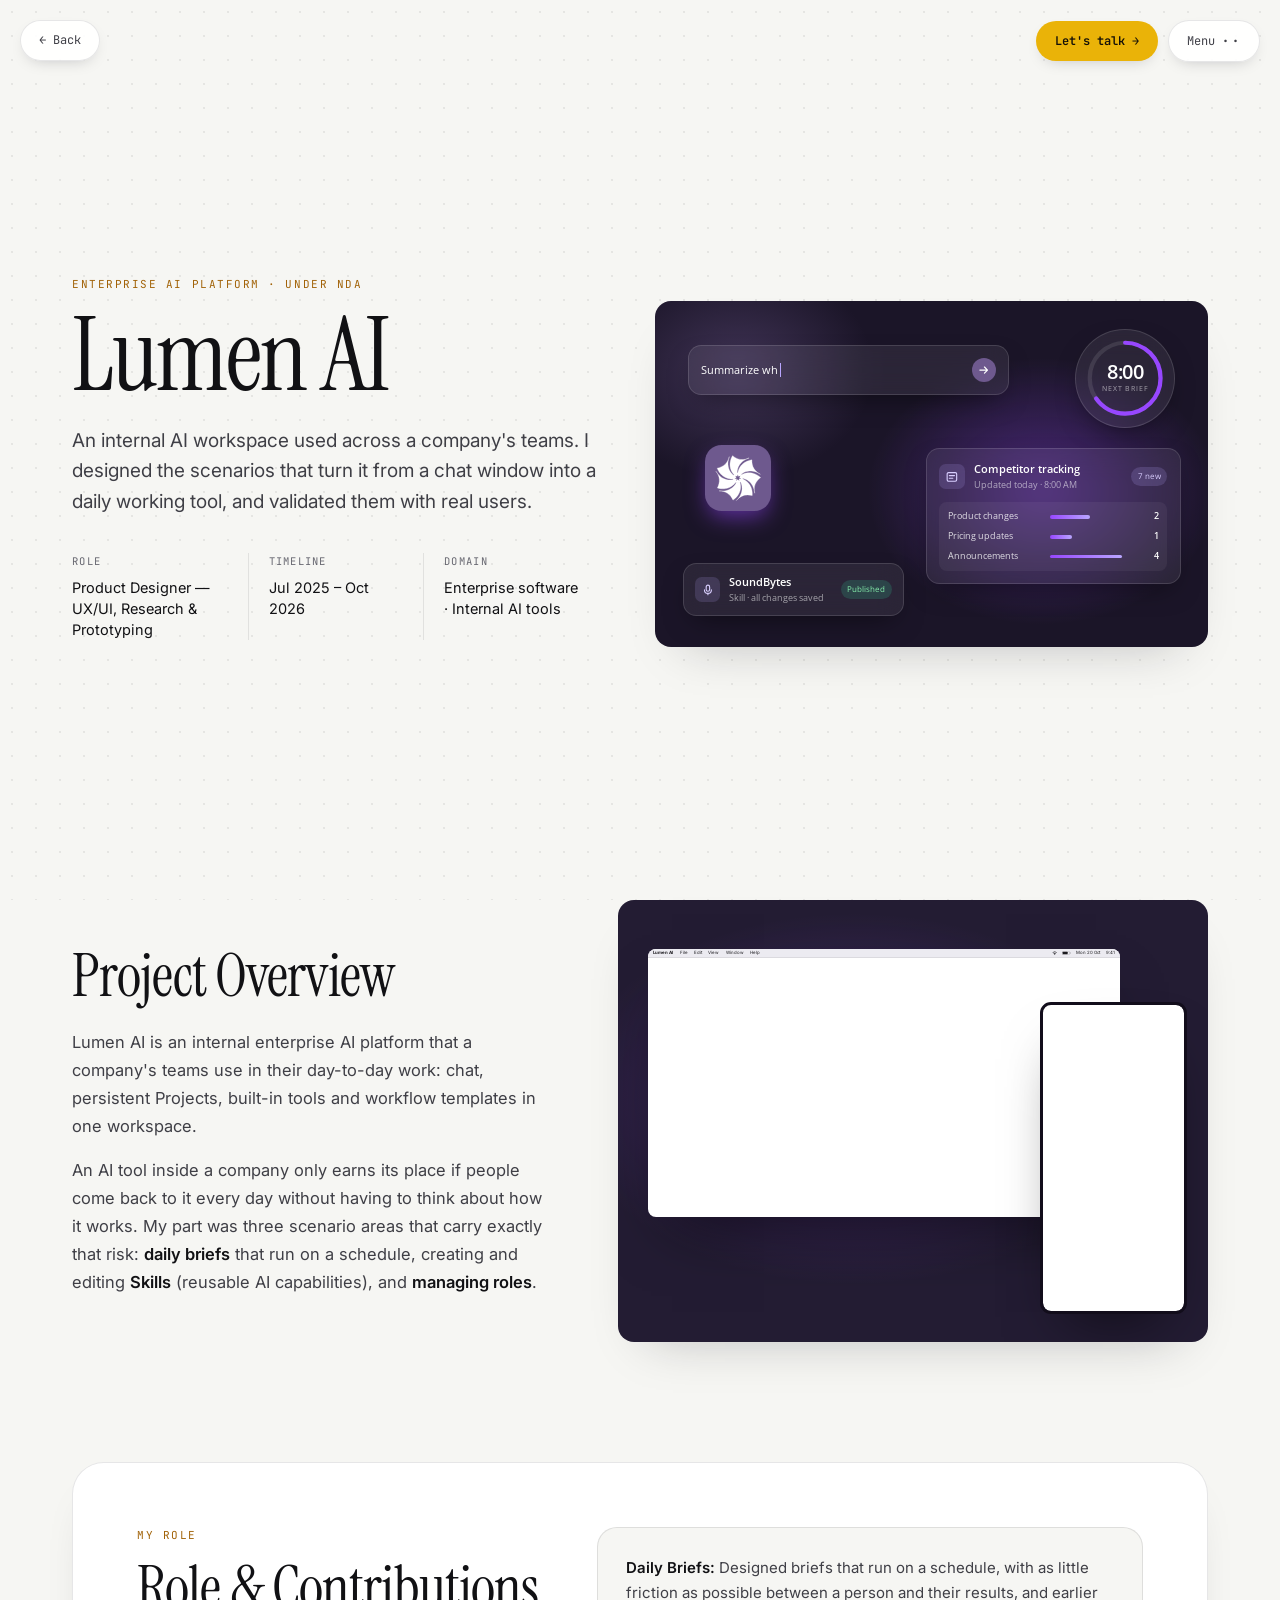
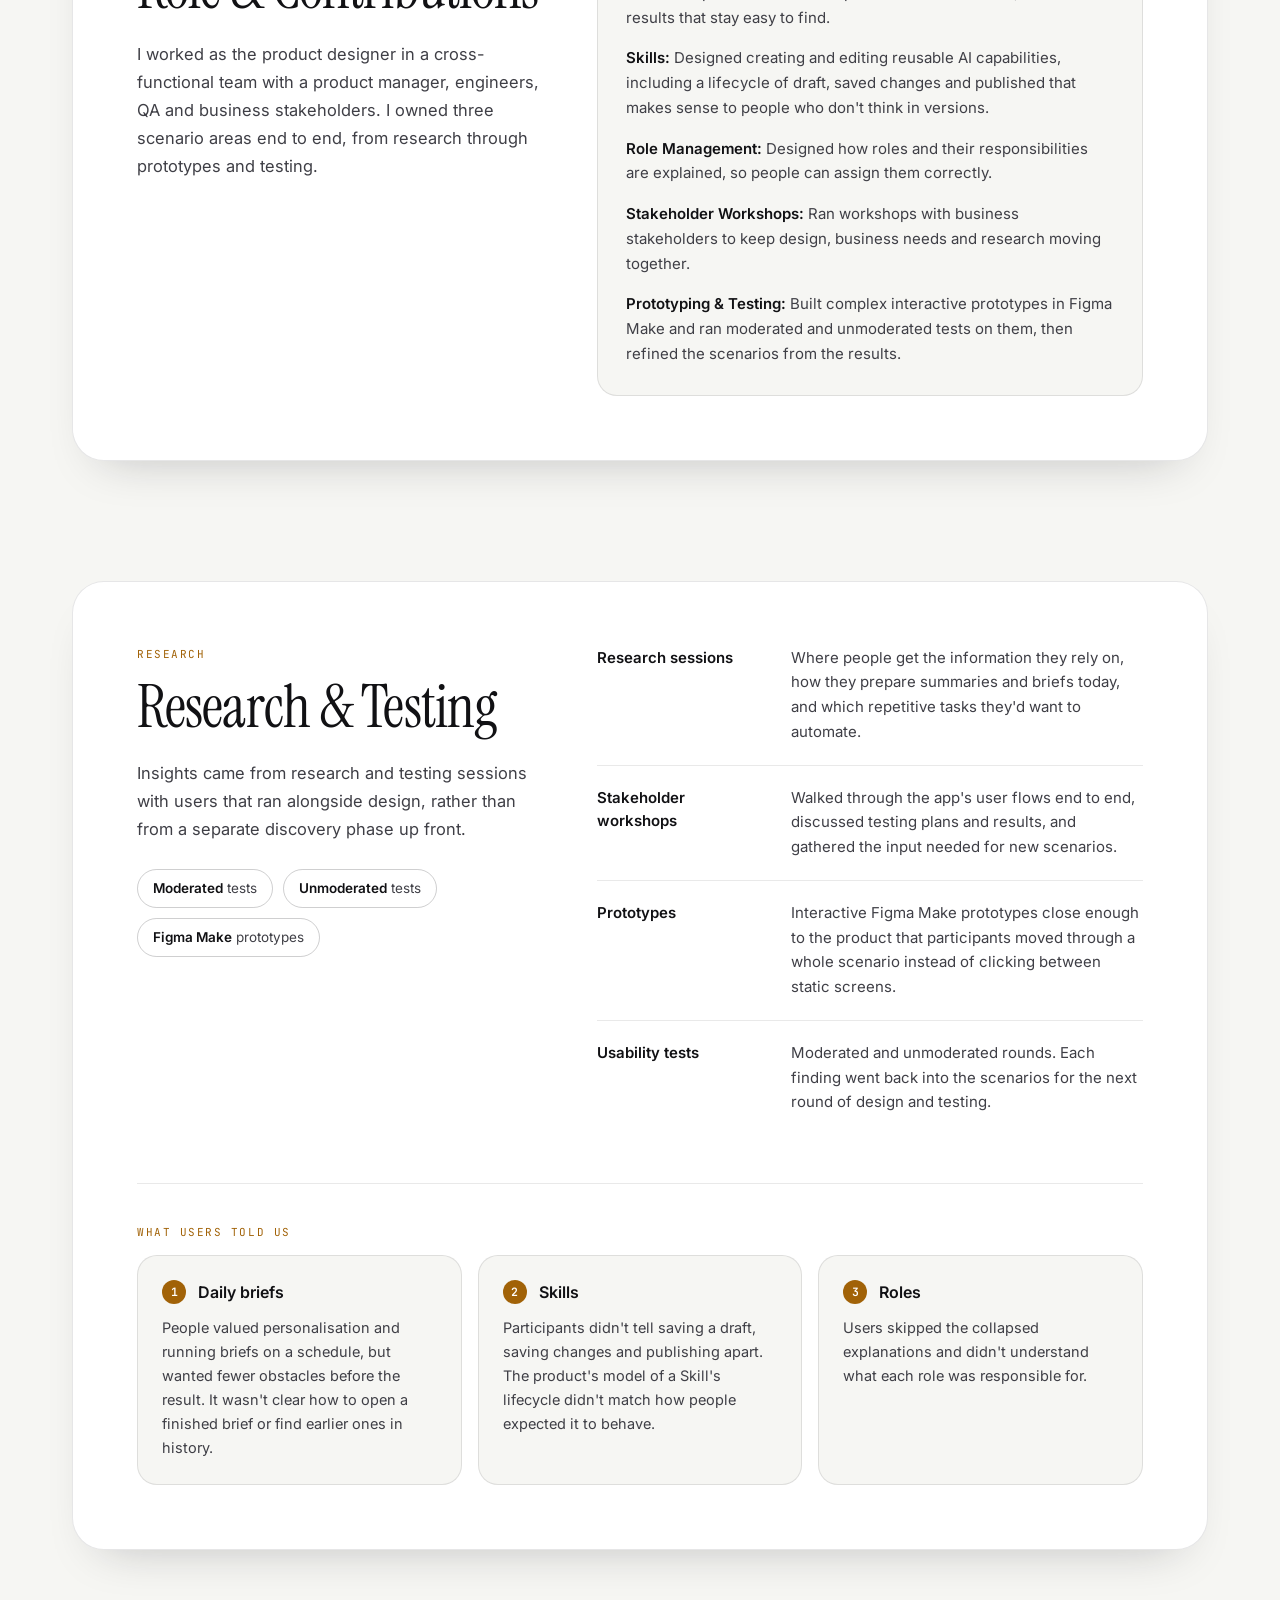
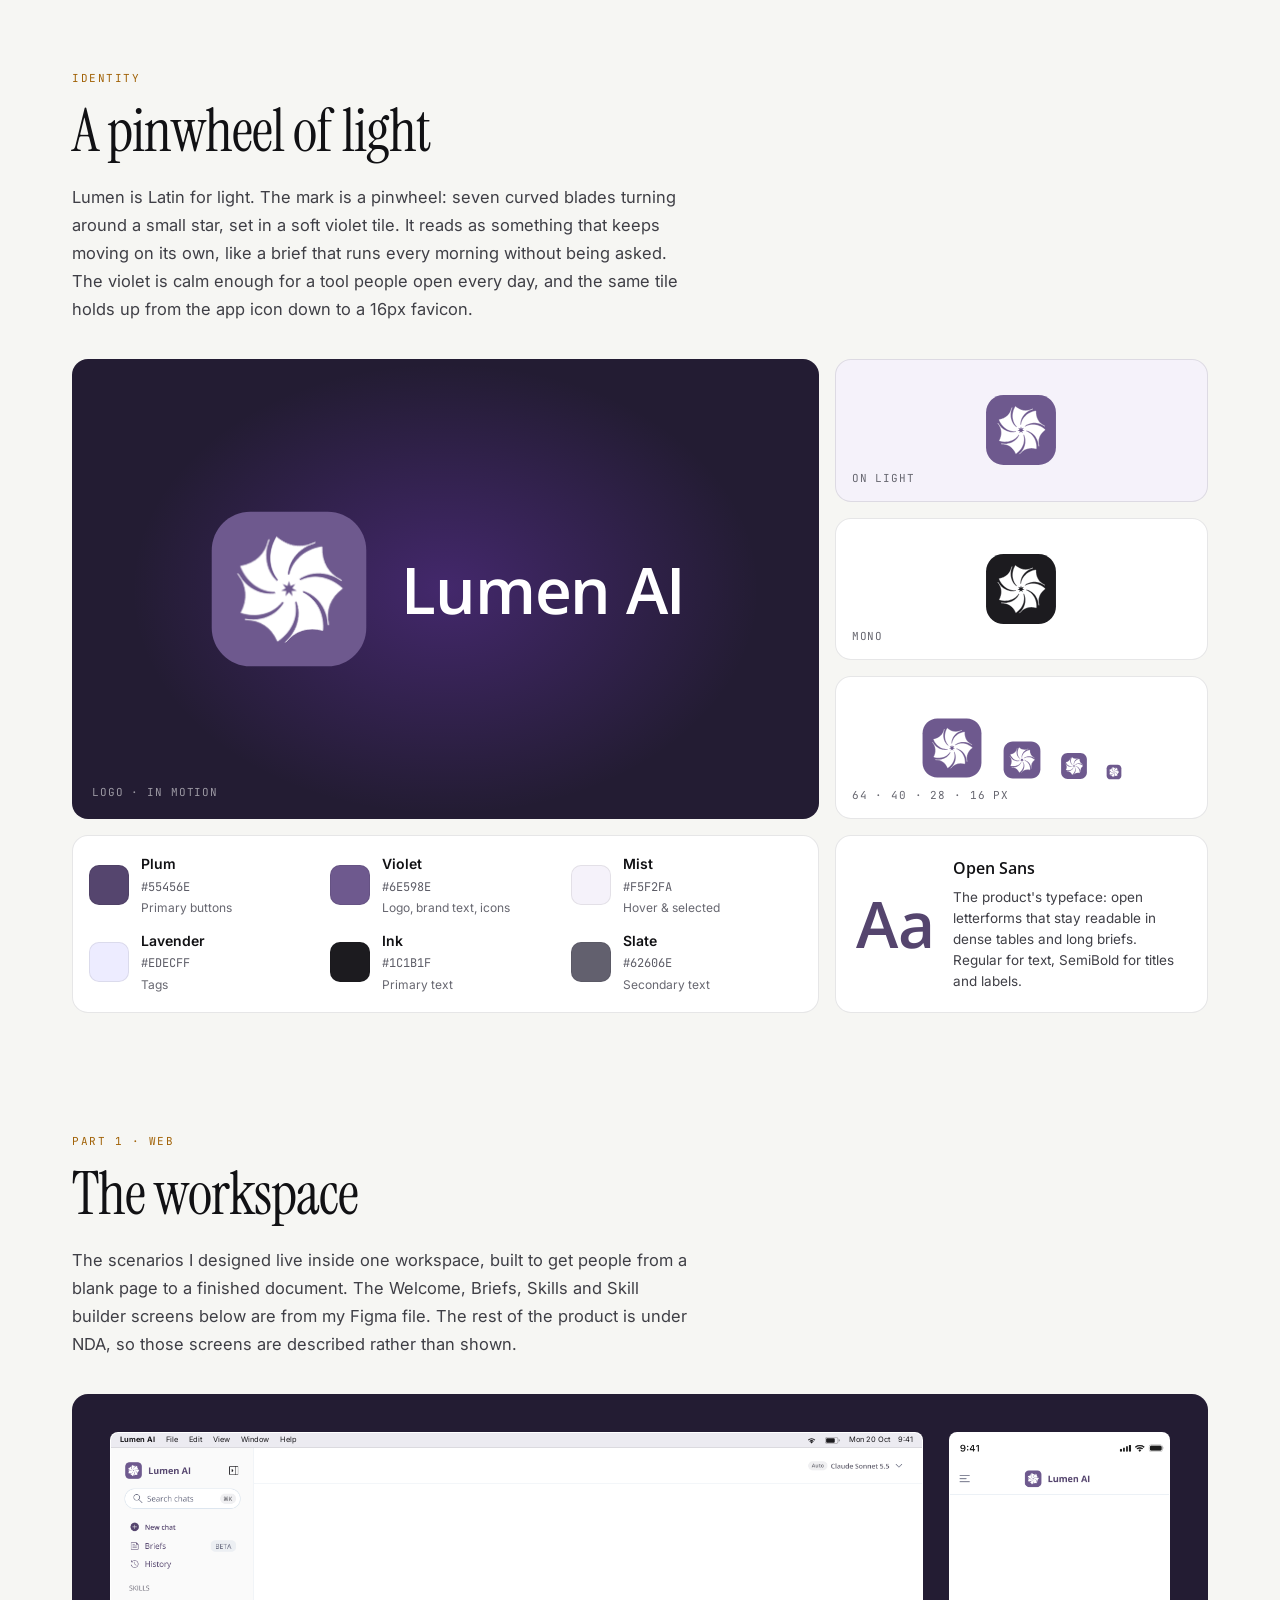
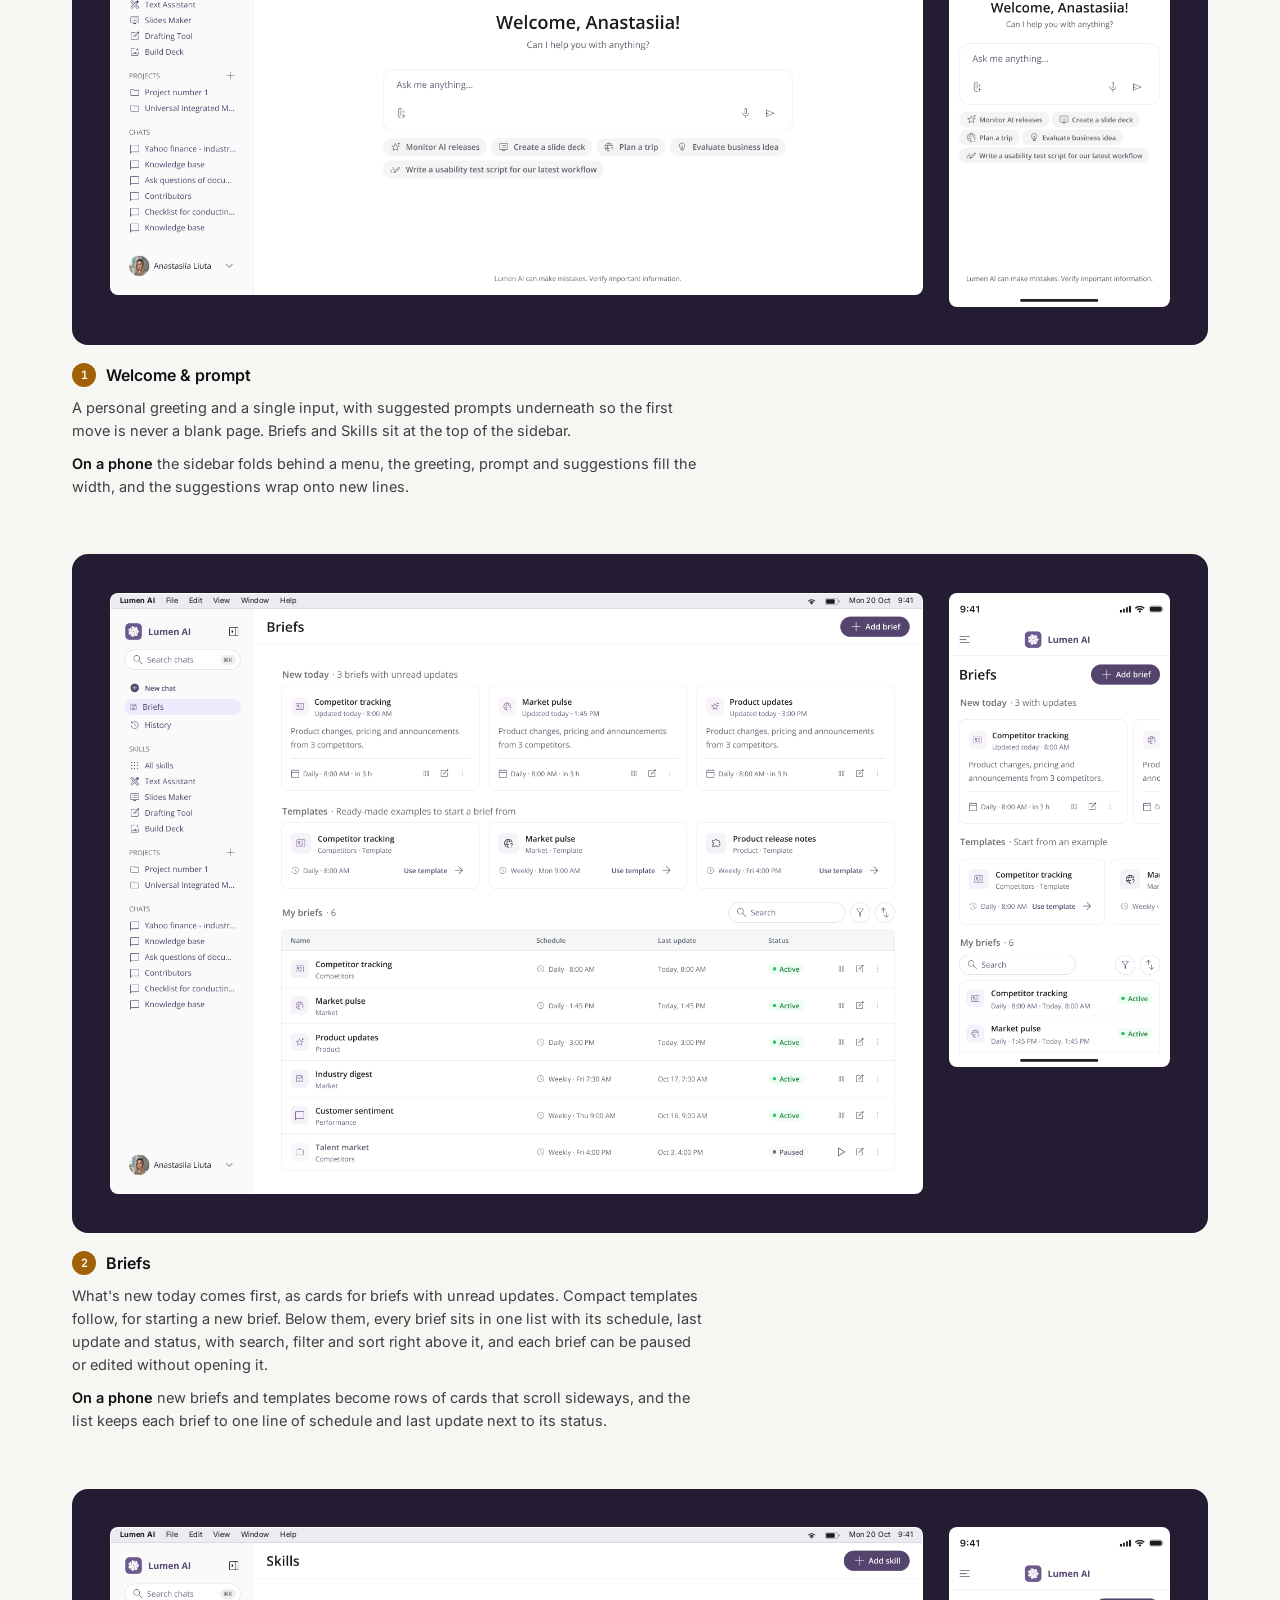
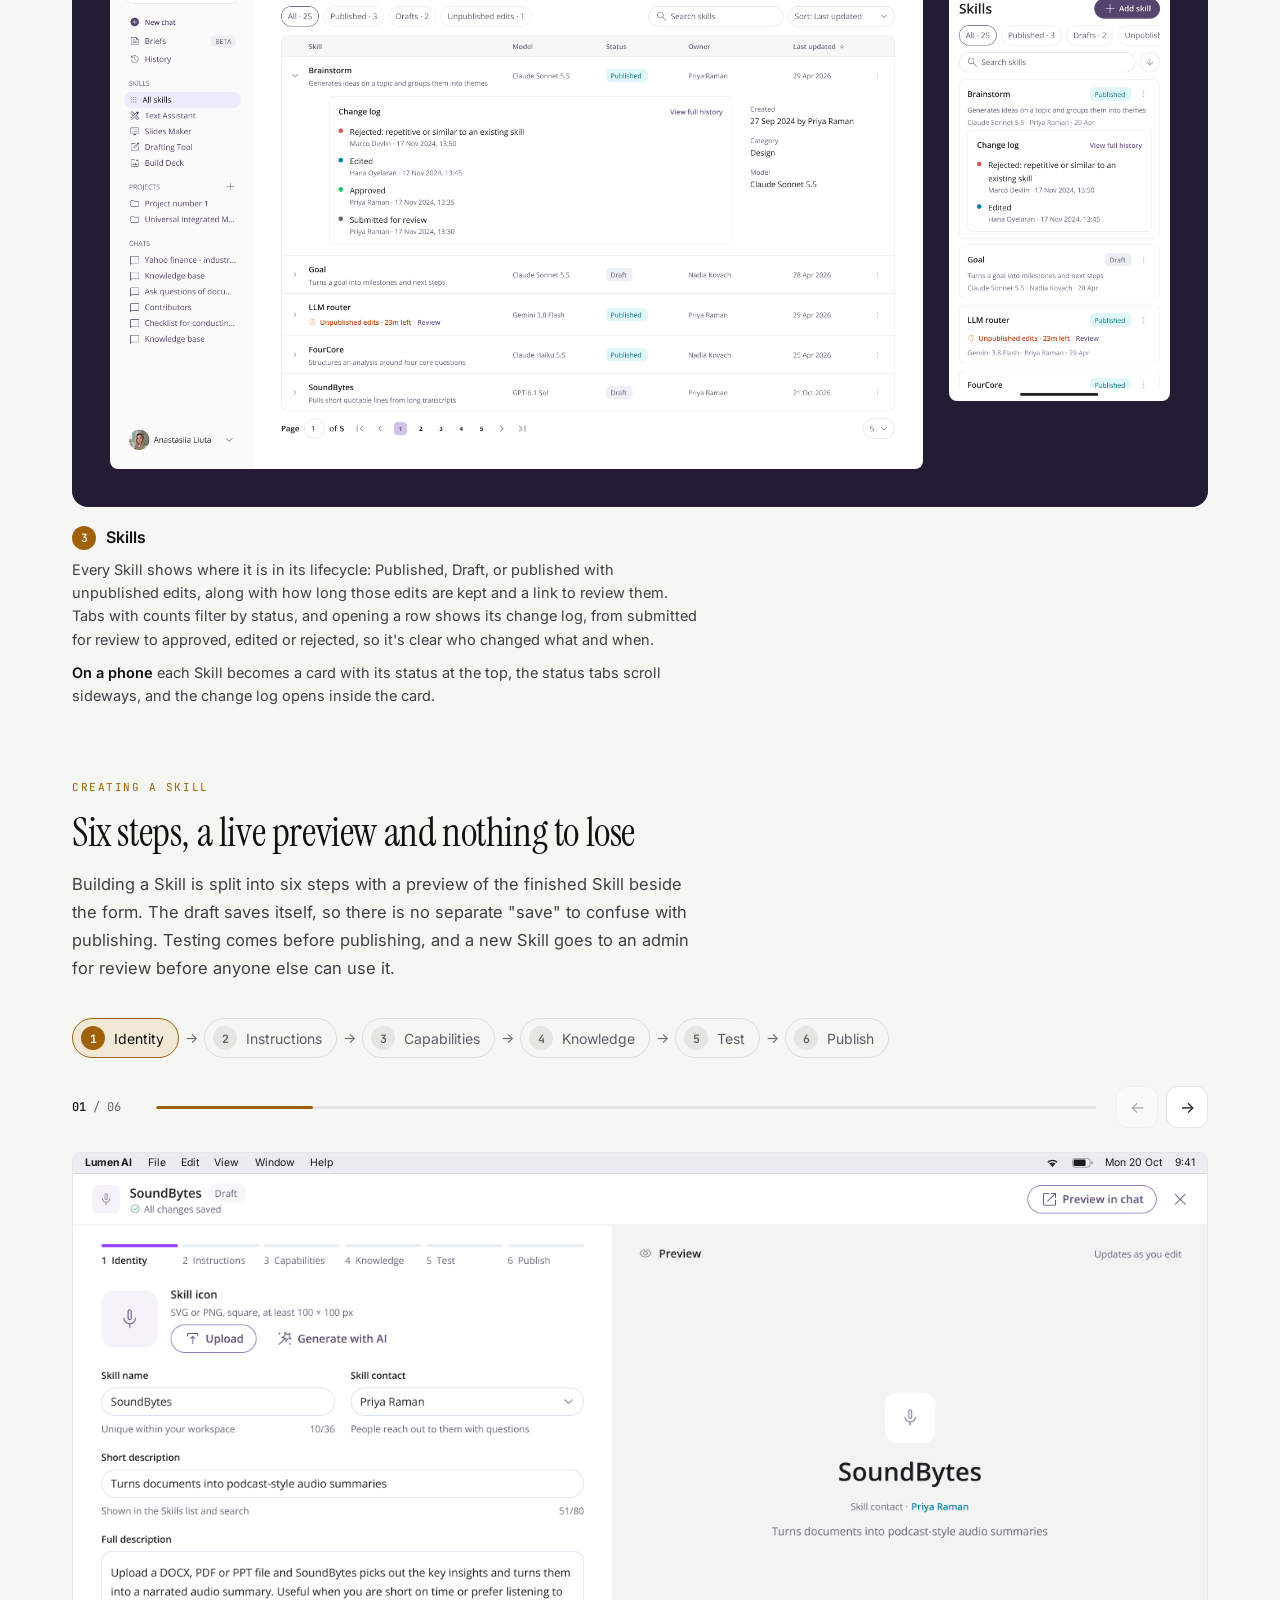
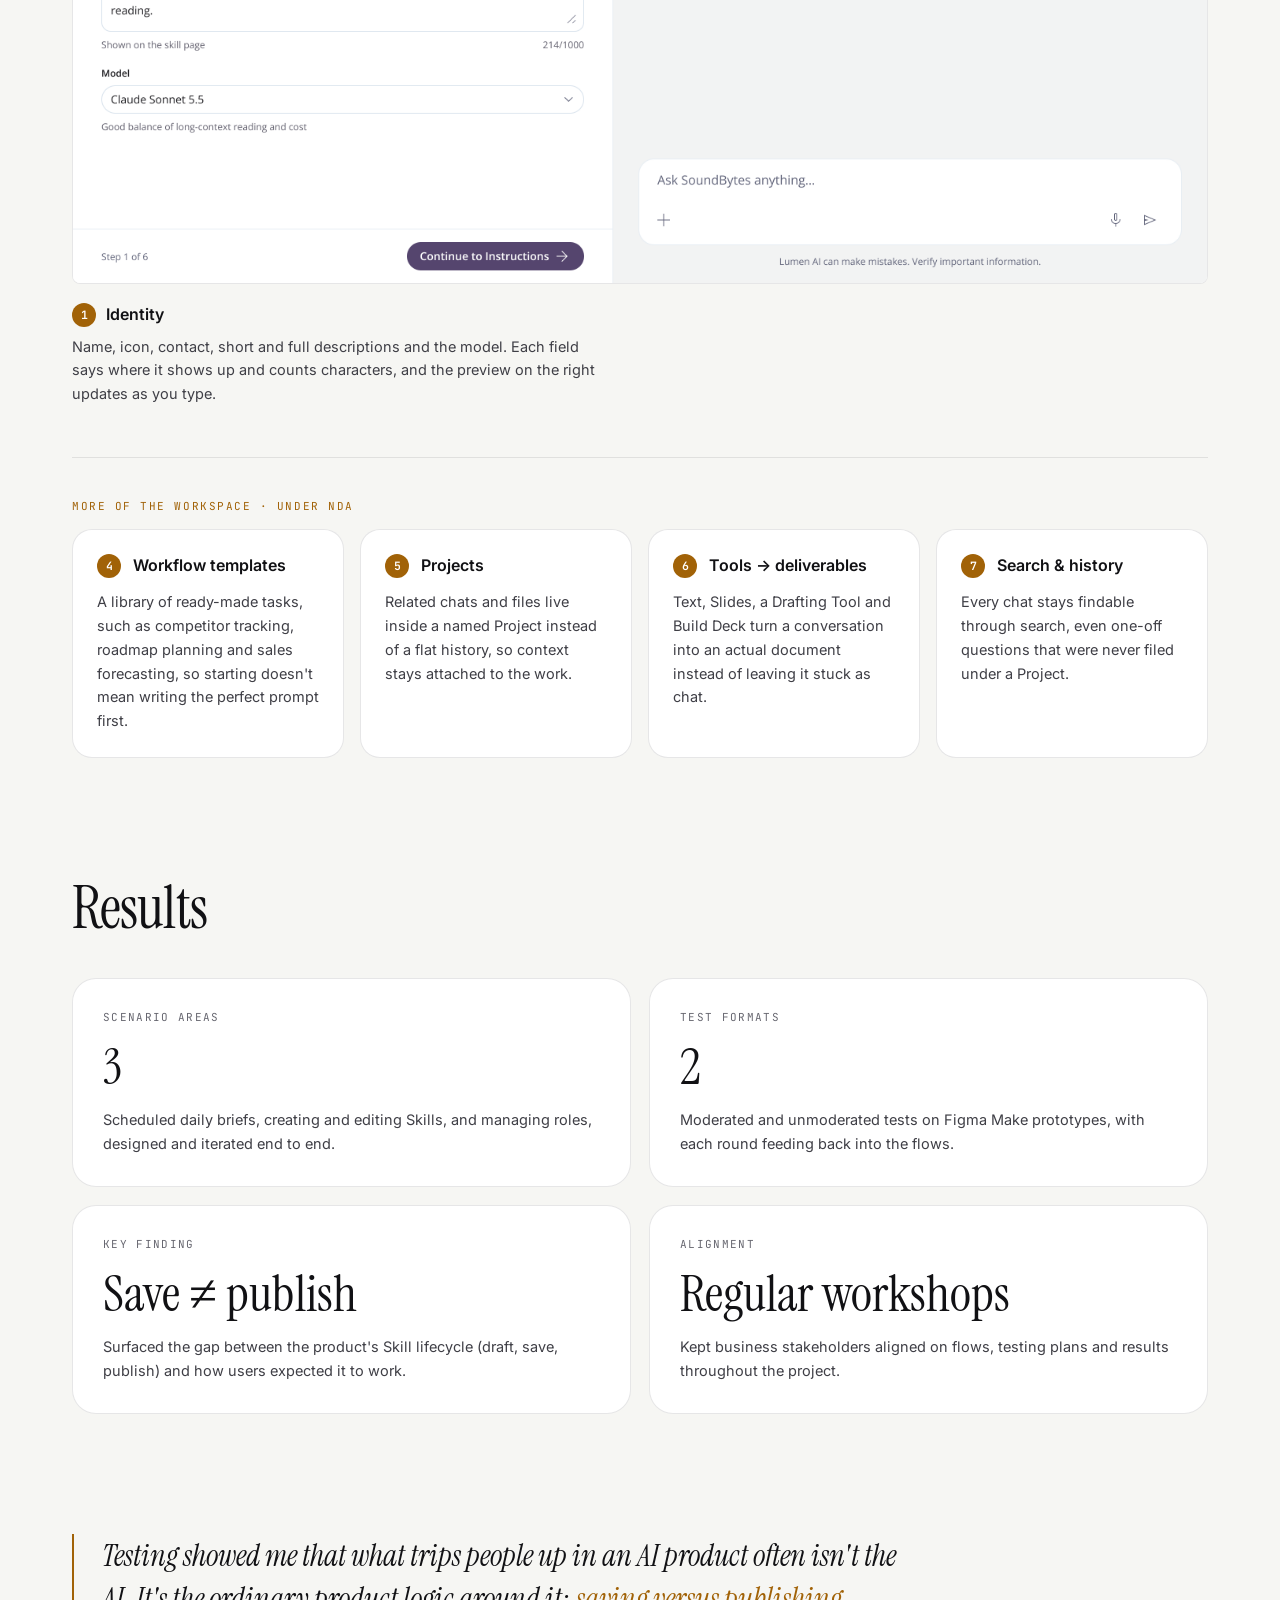
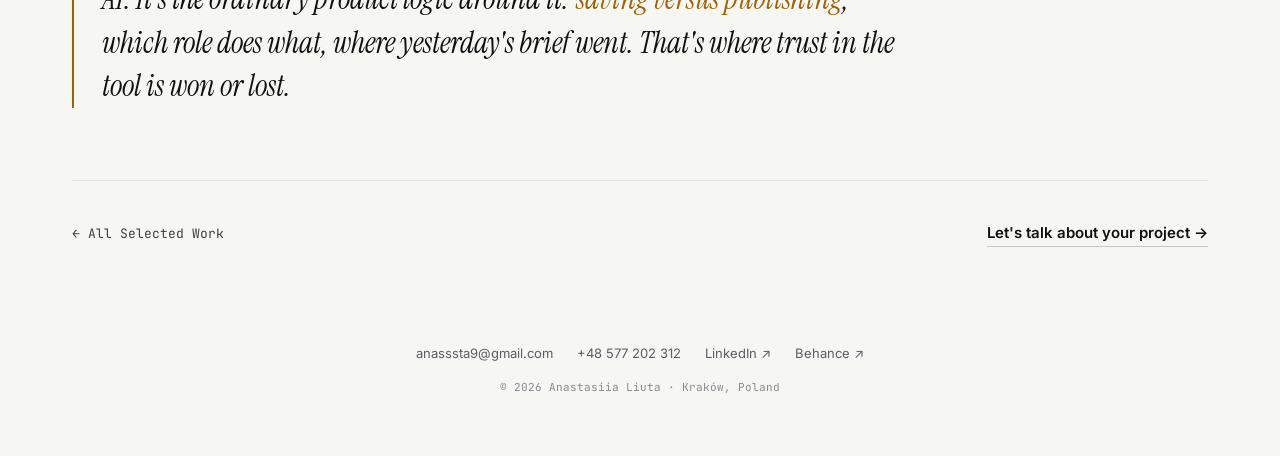
==== commit 1a7ba676: "Lumen AI: drop the Results intro paragraph Co-Authored-By: Claude Opus 5.5 <noreply@anthropic.com>" ====
--- a/ai-agent.html
+++ b/ai-agent.html
@@ -359,10 +359,6 @@
       <div class="cs-wrap">
         <div class="cs-results__head">
           <h2 class="cs-h2" id="results-title">Results</h2>
-          <p class="cs-lead">
-            This is an internal product under NDA, so I can't share usage numbers. These are the
-            outcomes of my part of the work over July 2025 – October 2026.
-          </p>
         </div>
         <div class="cs-results__grid">
           <article class="cs-result">
--- a/style.css
+++ b/style.css
@@ -1332,7 +1332,7 @@
 
 .cs-slide { scroll-snap-align: start; display: flex; flex-direction: column; gap: 18px; }
 .cs-shot {
-  border-radius: 16px;
+  border-radius: 8px;
   overflow: hidden;
   border: 1px solid var(--panel-border);
   background: #111114;
@@ -1629,9 +1629,9 @@
   background: #fff;
   box-shadow: 0 30px 60px -24px rgba(0, 0, 0, 0.6);
 }
-.cs-show__desk { left: 5%; top: 11%; width: 80%; aspect-ratio: 1440 / 819; border-radius: 10px; container-type: inline-size; }
+.cs-show__desk { left: 5%; top: 11%; width: 80%; aspect-ratio: 1440 / 819; border-radius: 8px; container-type: inline-size; }
 .cs-show__desk .cs-show__slide { top: 1.875cqw; }
-.cs-show__phone { right: 4%; bottom: 7%; width: 24%; aspect-ratio: 390 / 844; border-radius: 16px; outline: 3px solid #120d1b; }
+.cs-show__phone { right: 4%; bottom: 7%; width: 24%; aspect-ratio: 390 / 844; border-radius: 8px; outline: 3px solid #120d1b; }
 .cs-show__slide { position: absolute; top: 0; left: 0; width: 100%; height: auto; opacity: 0; will-change: opacity; }
 .cs-show__slide[style*="--n:0"] { opacity: 1; }
 .cs-show__labels { position: absolute; left: 6%; bottom: 6%; height: 26px; }
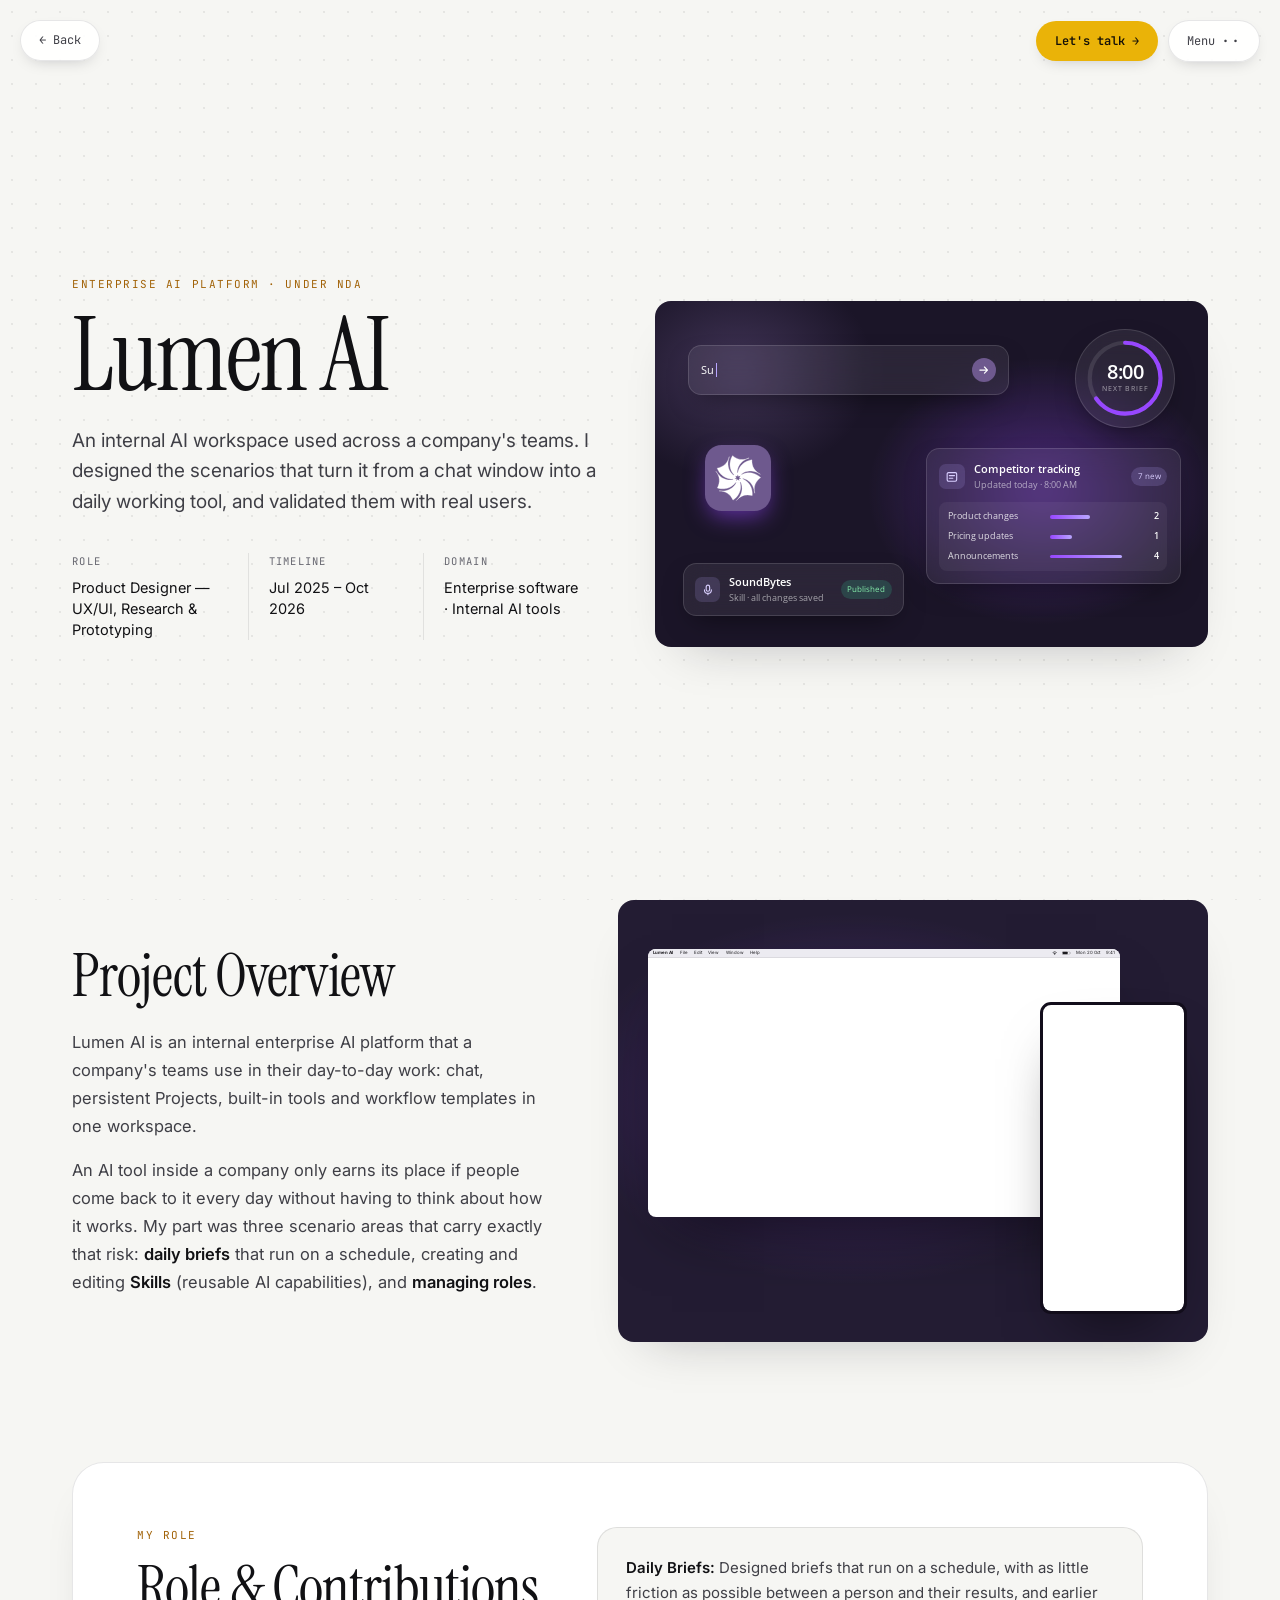
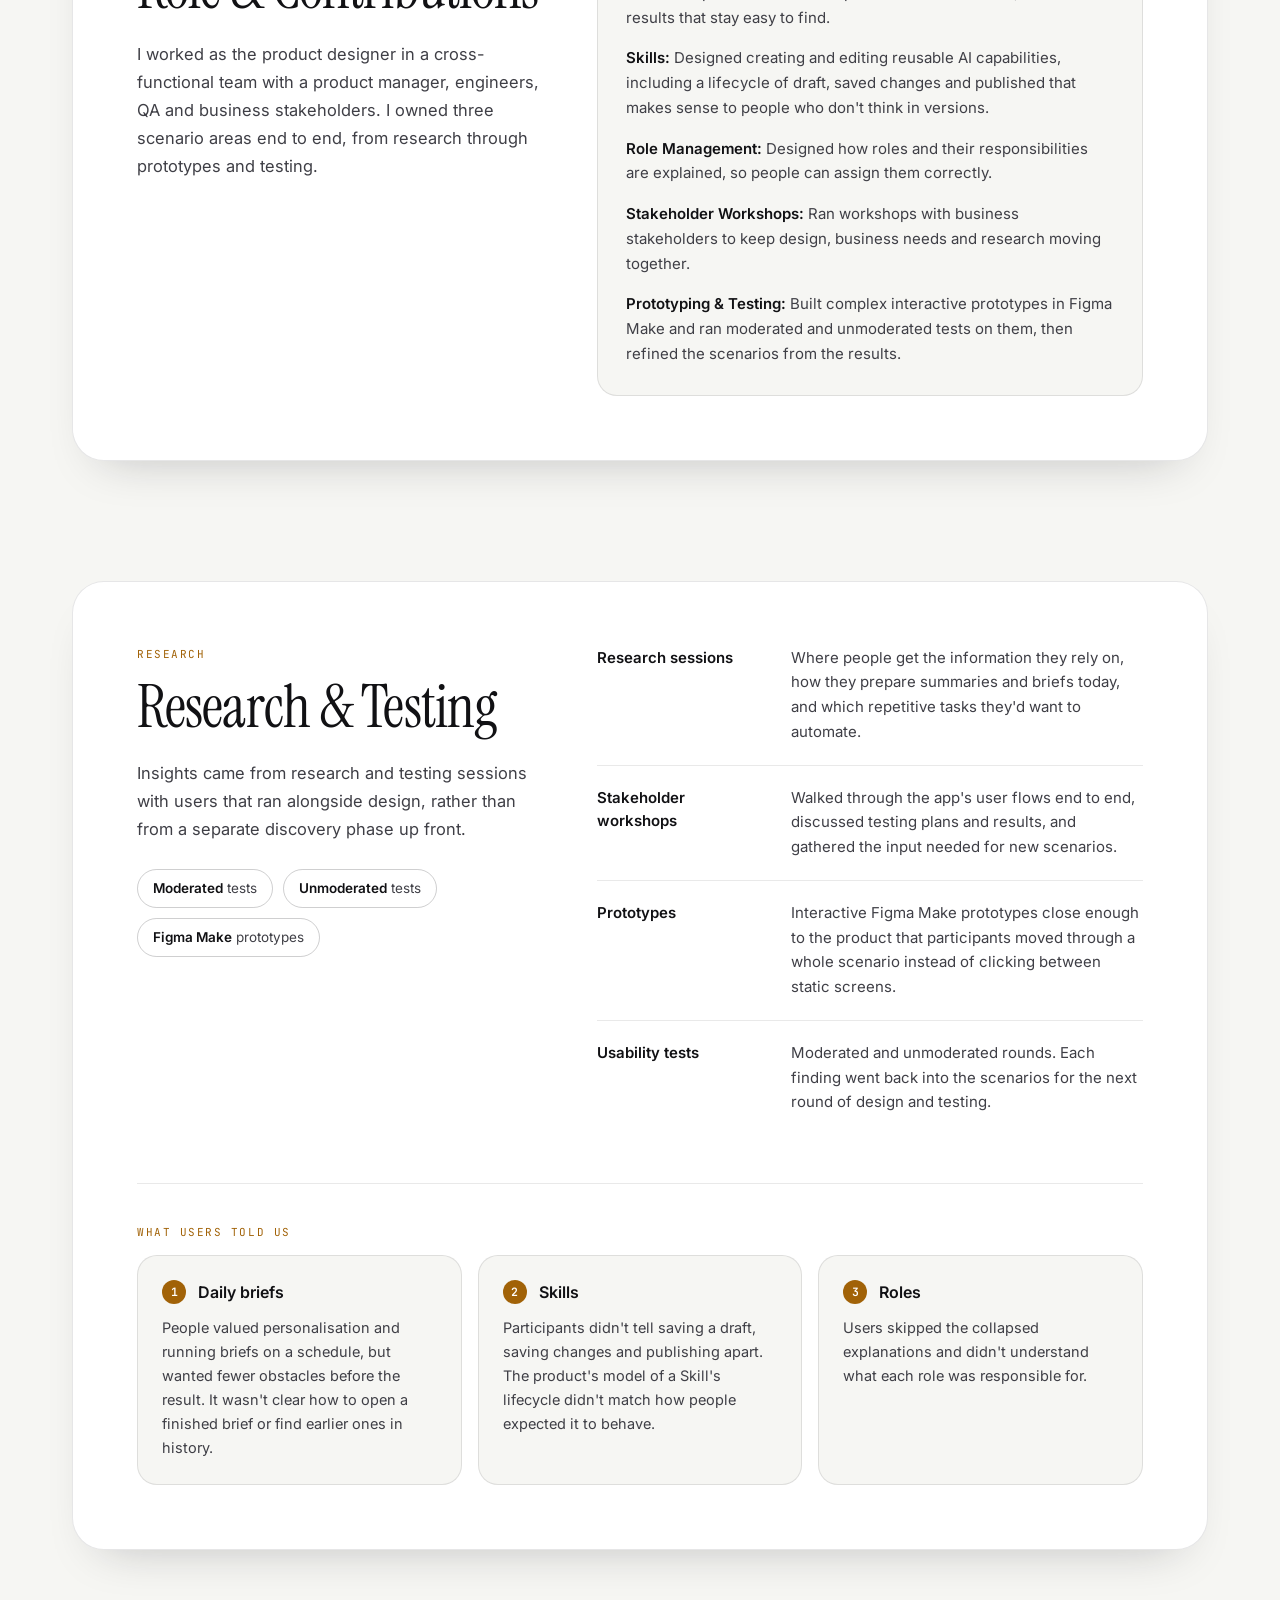
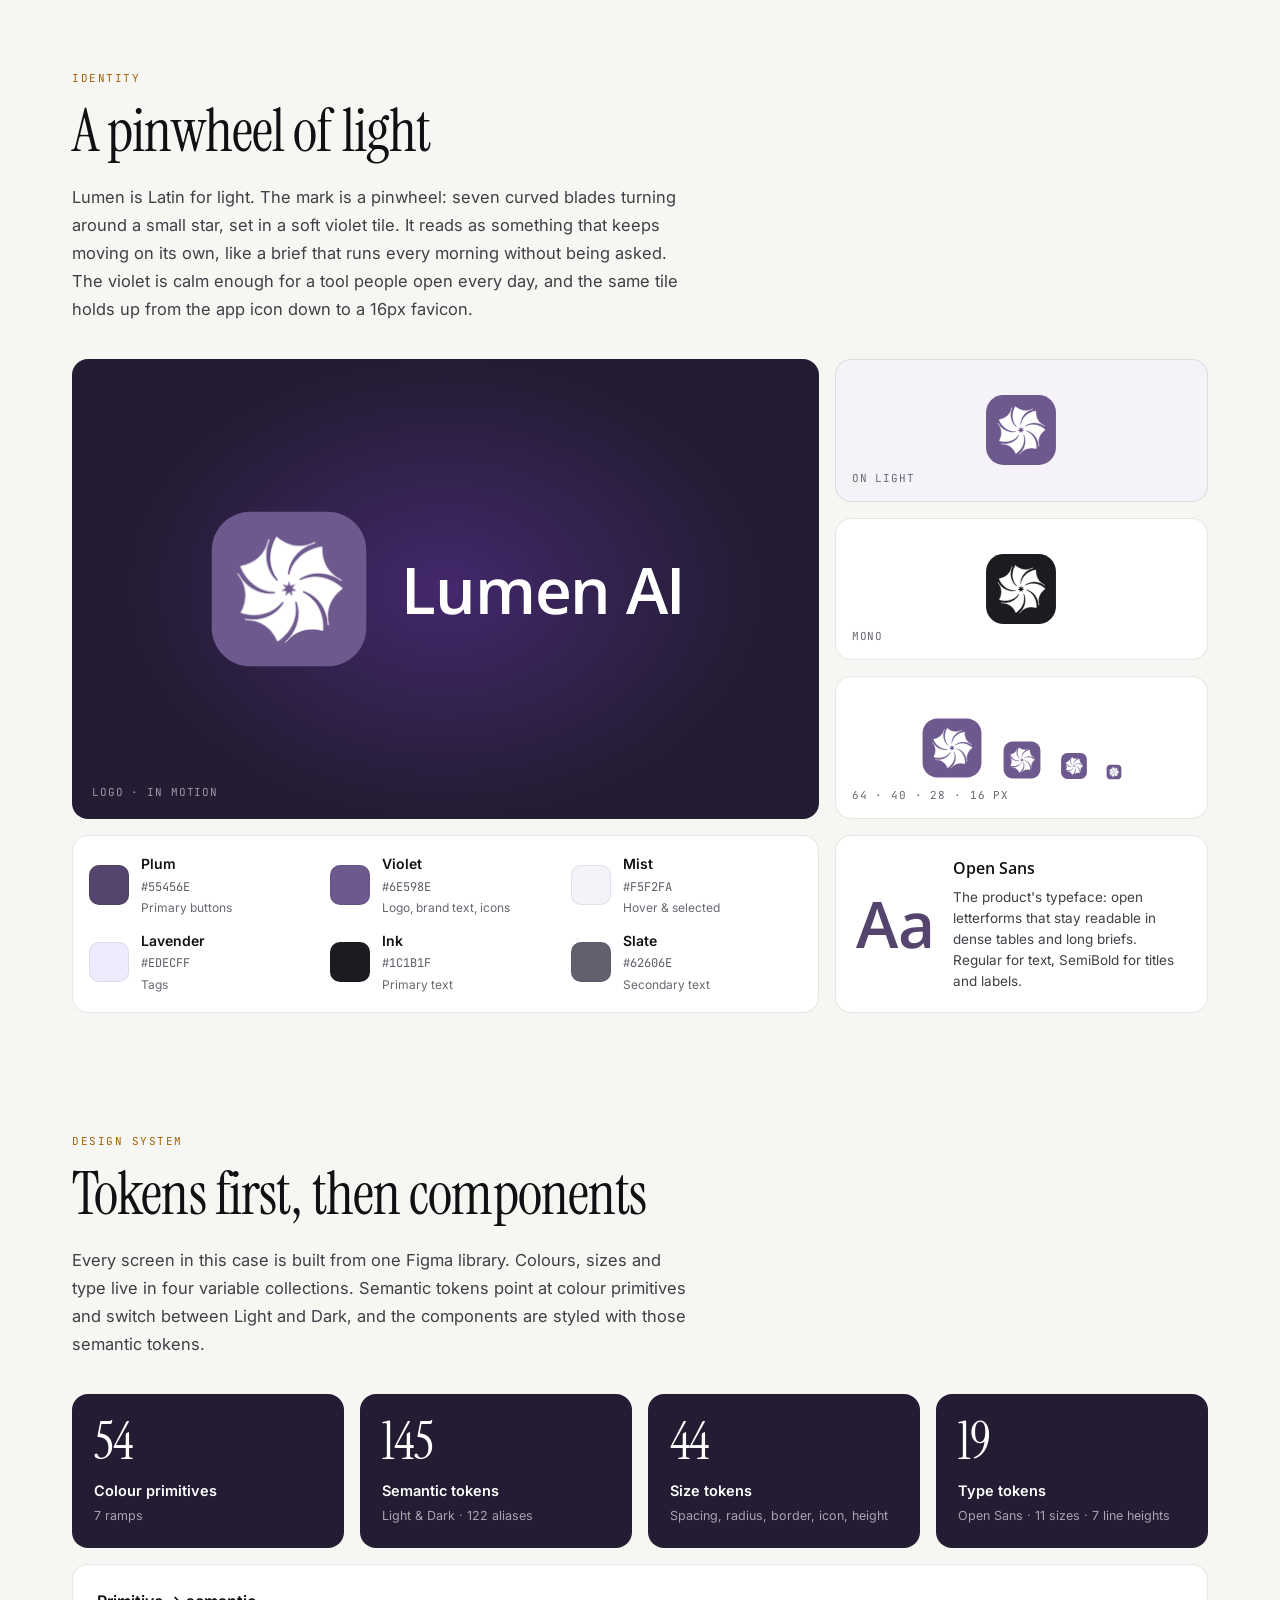
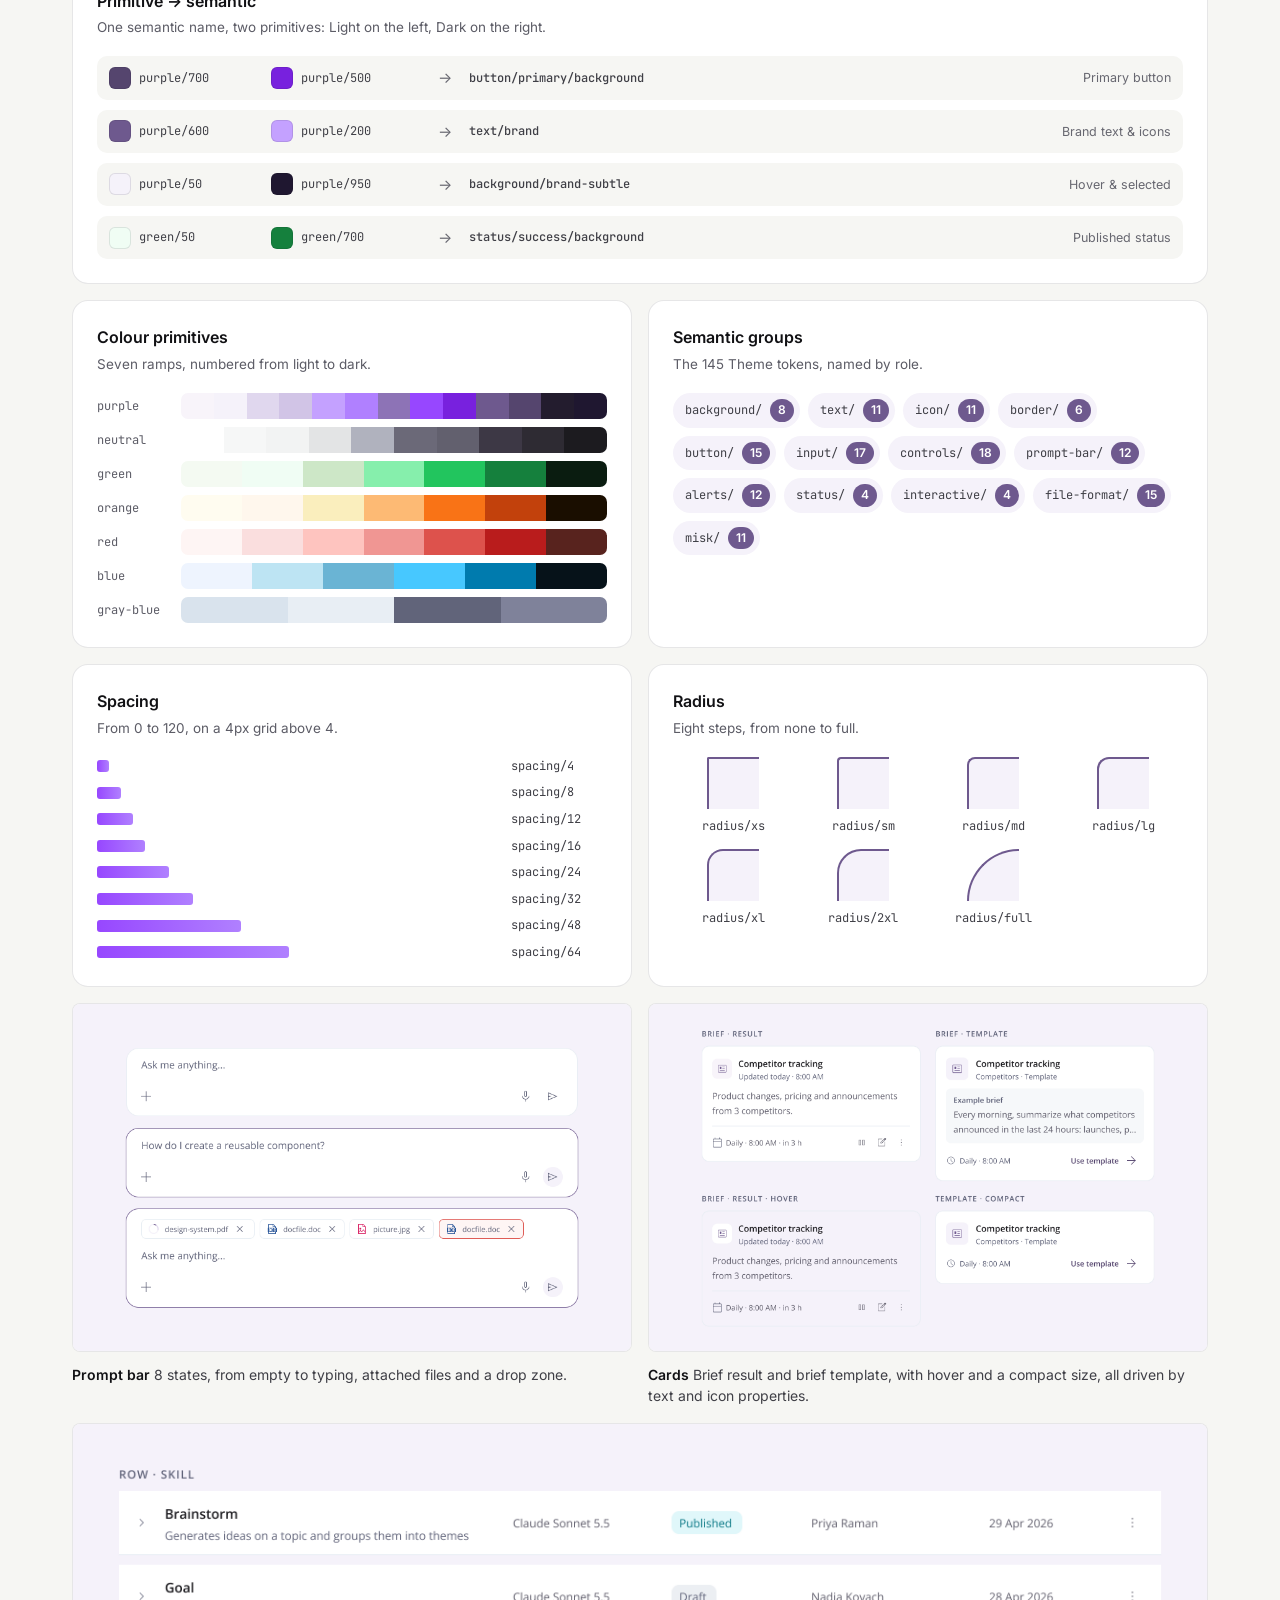
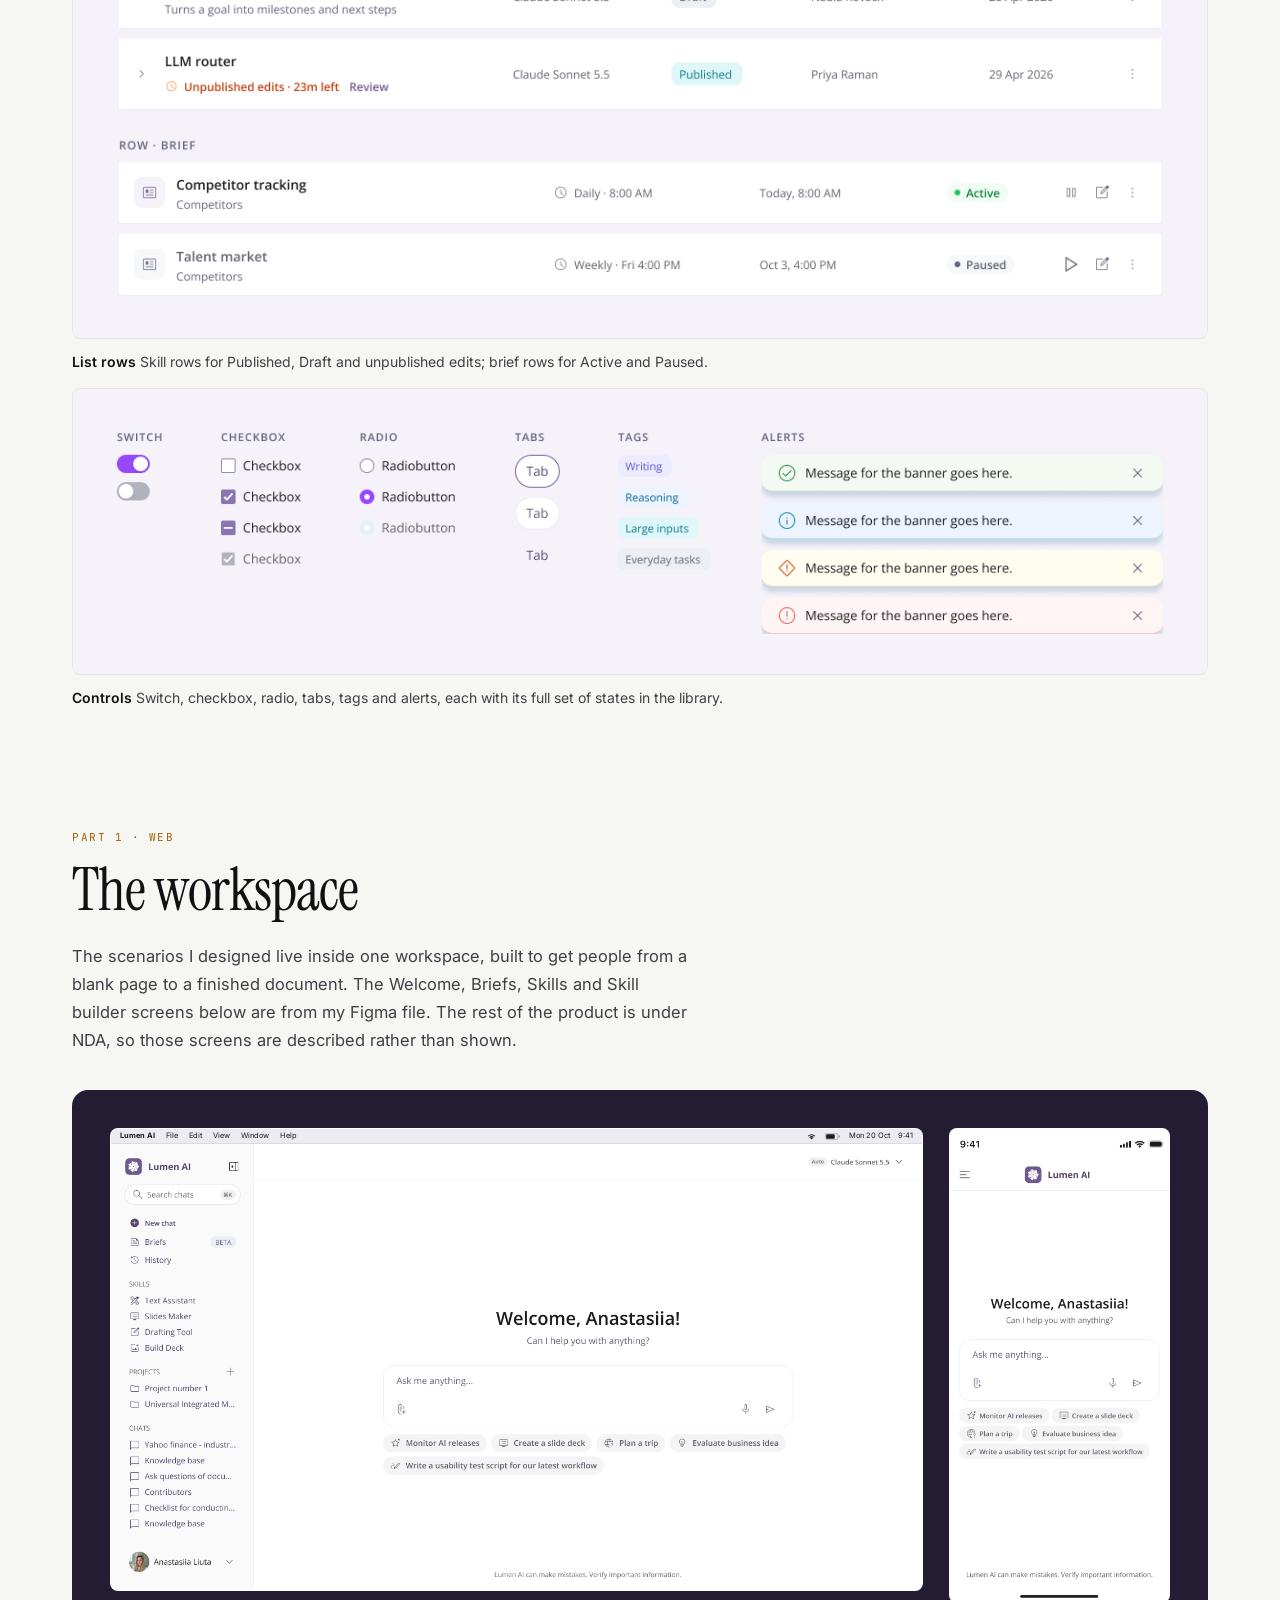
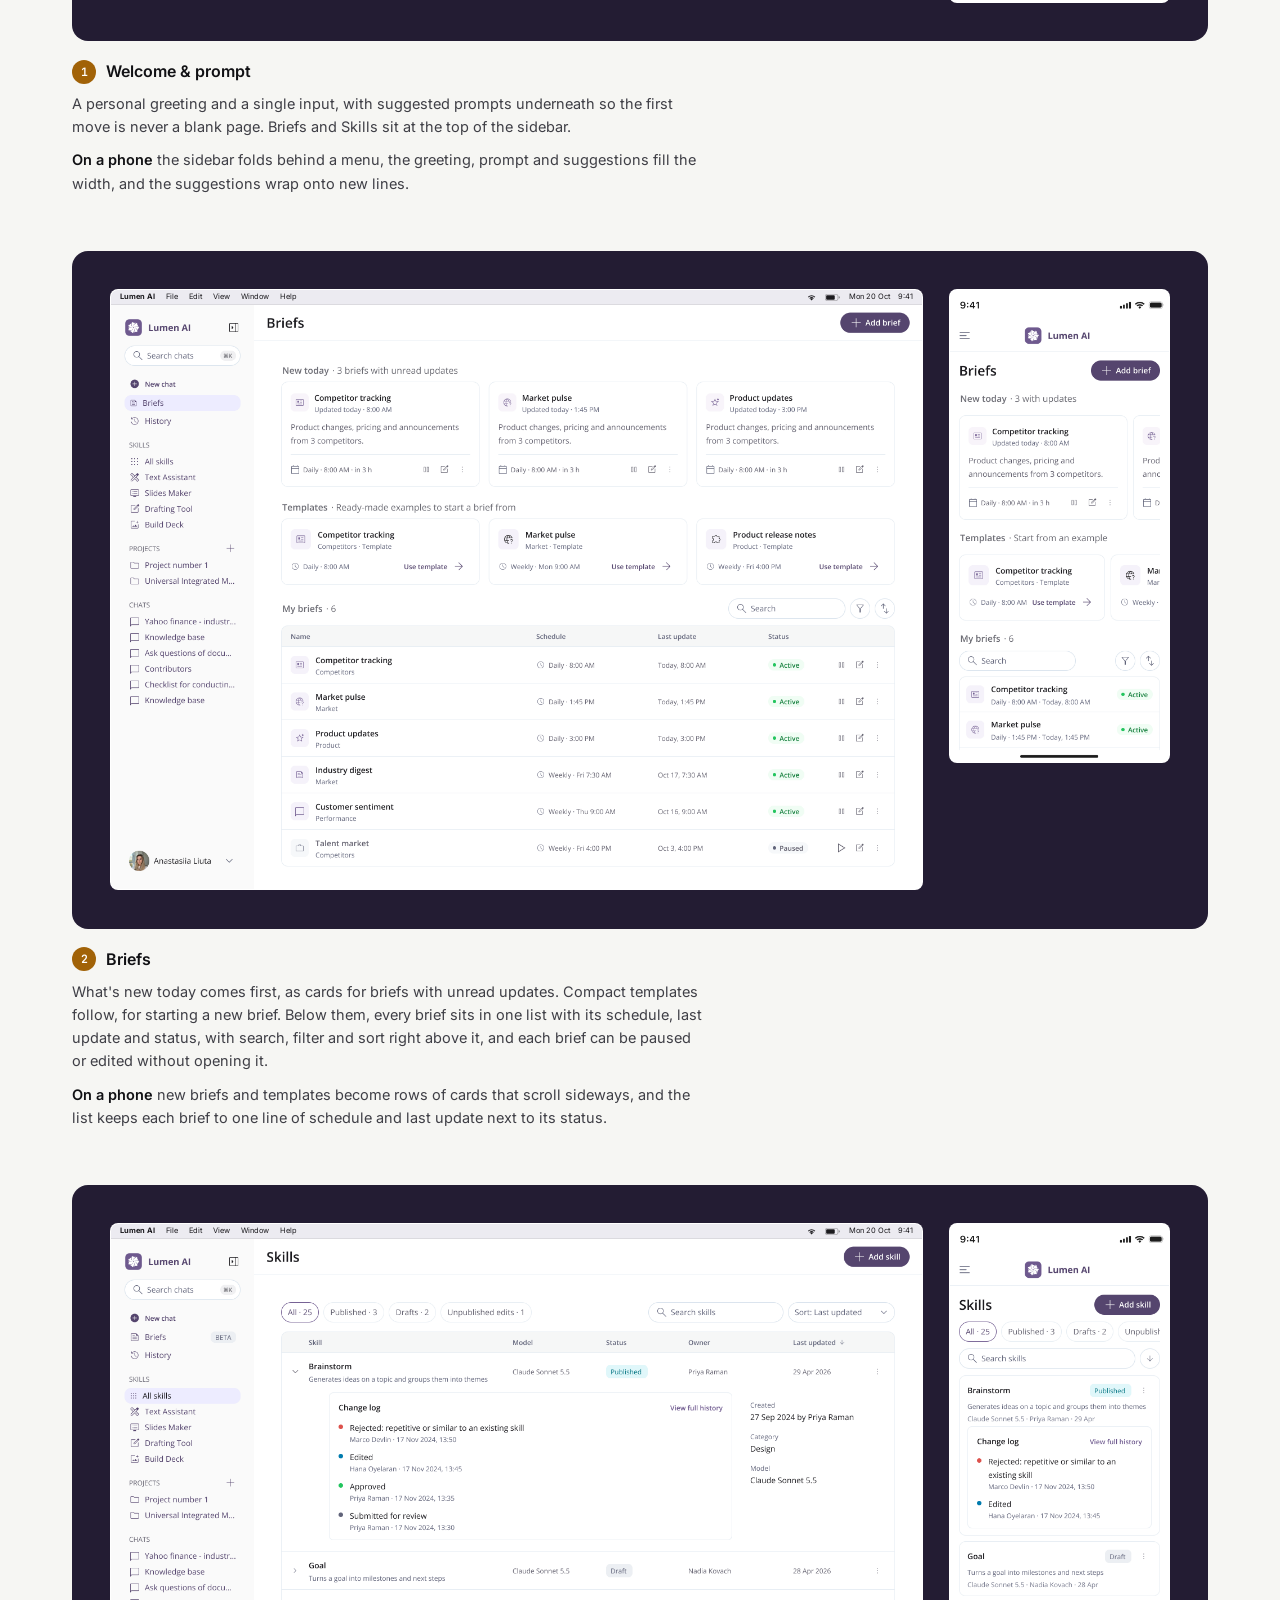
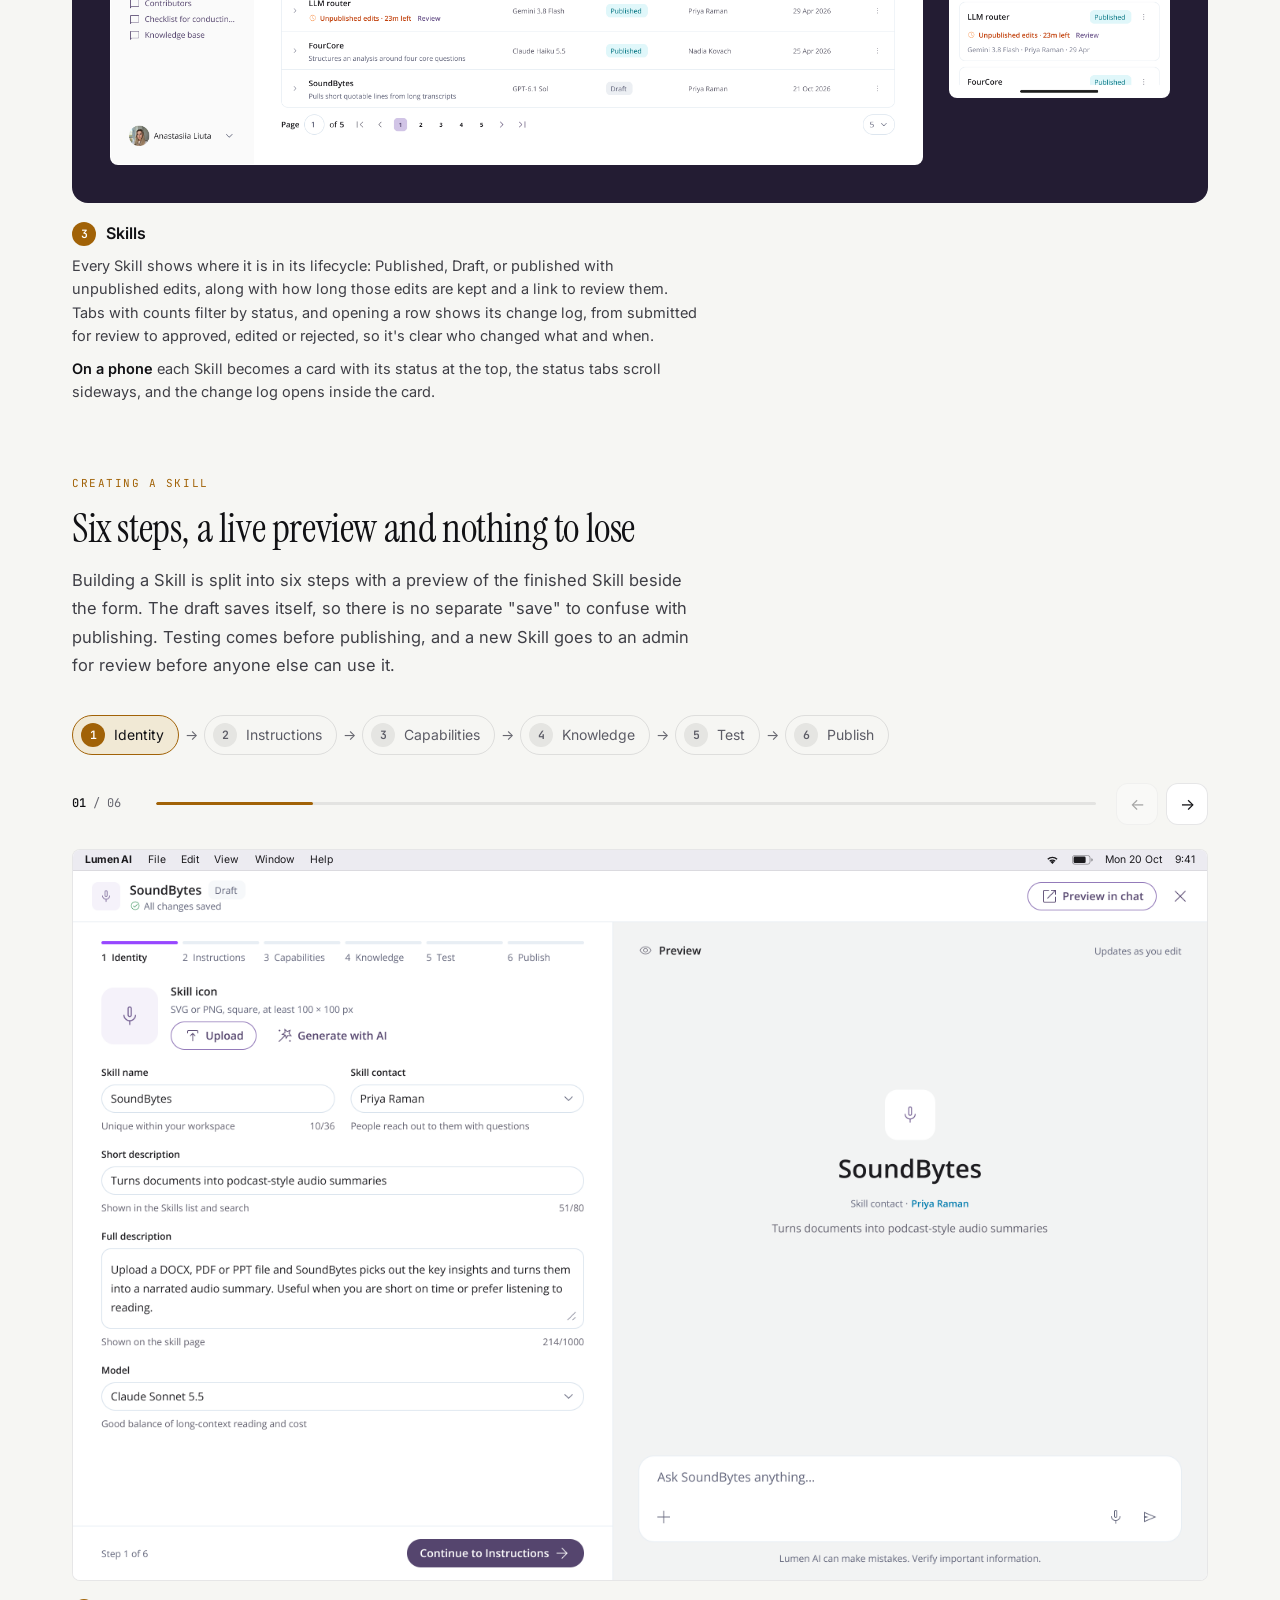
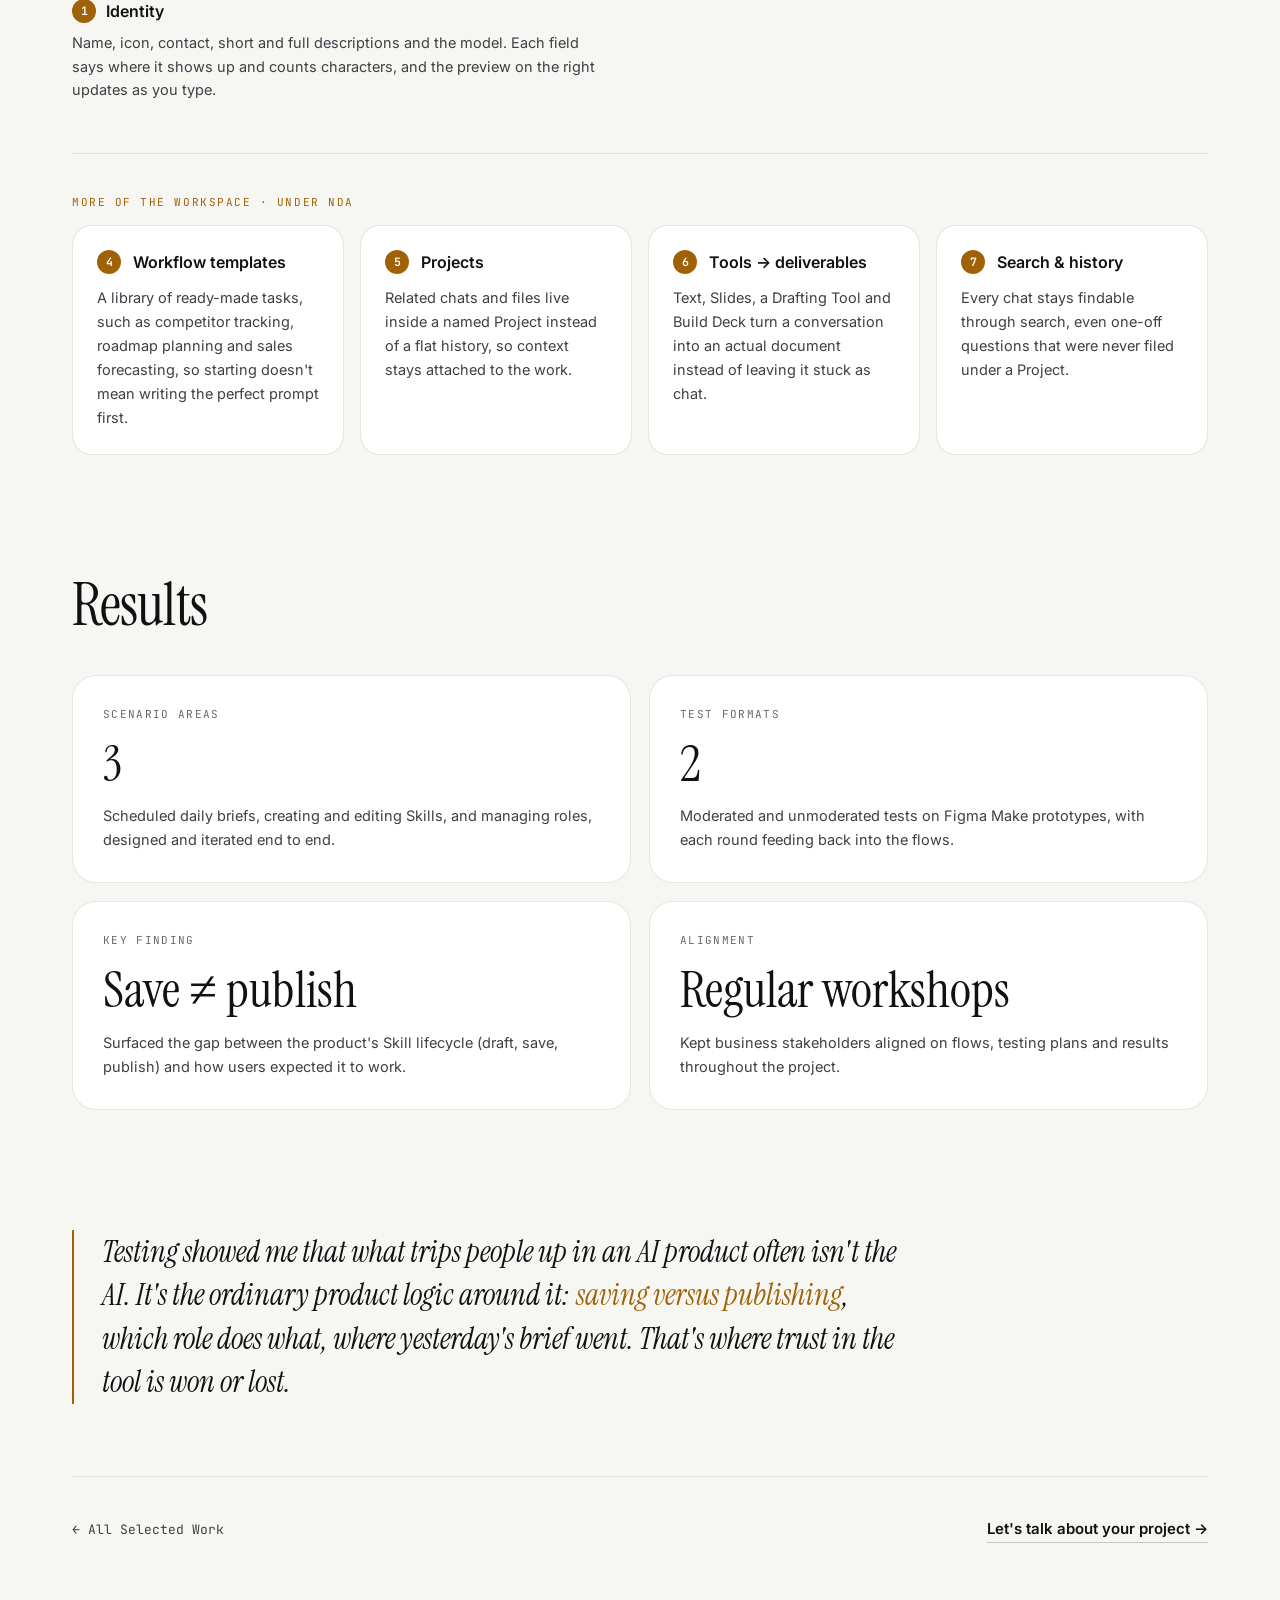
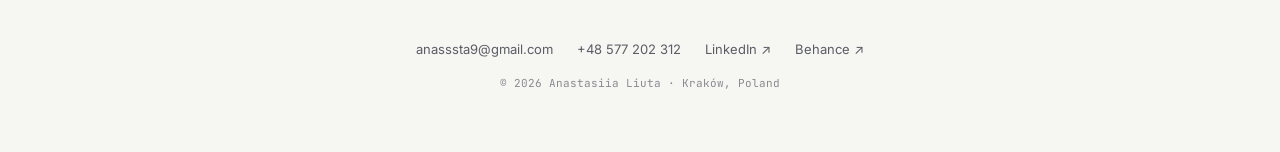
==== commit 5d272709: "Lumen AI: design system section with tokens and component tiles Co-Authored-By: Claude Opus 5.5 <nor" ====
--- a/ai-agent.html
+++ b/ai-agent.html
@@ -232,6 +232,75 @@
               <p>The product's typeface: open letterforms that stay readable in dense tables and long briefs. Regular for text, SemiBold for titles and labels.</p>
             </div>
           </div>
+        </div>
+      </div>
+    </section>
+
+    <!-- DESIGN SYSTEM -->
+    <section class="cs-section reveal cs-ds" id="system" aria-labelledby="system-title">
+      <div class="cs-wrap">
+        <div class="cs-part__intro">
+          <span class="cs-eyebrow">Design system</span>
+          <h2 class="cs-h2" id="system-title">Tokens first, then components</h2>
+          <p class="cs-lead">
+            Every screen in this case is built from one Figma library. Colours, sizes and type live in
+            four variable collections. Semantic tokens point at colour primitives and switch between Light
+            and Dark, and the components are styled with those semantic tokens.
+          </p>
+        </div>
+
+        <ul class="cs-ds__stats">
+          <li><b>54</b><span>Colour primitives</span><small>7 ramps</small></li>
+          <li><b>145</b><span>Semantic tokens</span><small>Light &amp; Dark · 122 aliases</small></li>
+          <li><b>44</b><span>Size tokens</span><small>Spacing, radius, border, icon, height</small></li>
+          <li><b>19</b><span>Type tokens</span><small>Open Sans · 11 sizes · 7 line heights</small></li>
+        </ul>
+
+        <div class="cs-ds__grid">
+          <div class="cs-ds__card cs-ds__card--wide">
+            <h3>Primitive → semantic</h3>
+            <p>One semantic name, two primitives: Light on the left, Dark on the right.</p>
+            <ul class="cs-ds__chains"><li><span class="cs-ds__tok"><i style="--c:#55456e"></i><code>purple/700</code></span><span class="cs-ds__tok"><i style="--c:#7821de"></i><code>purple/500</code></span><span class="cs-ds__arrow" aria-hidden="true">→</span><code class="cs-ds__sem">button/primary/background</code><span class="cs-ds__use">Primary button</span></li><li><span class="cs-ds__tok"><i style="--c:#6e598e"></i><code>purple/600</code></span><span class="cs-ds__tok"><i style="--c:#c4a1ff"></i><code>purple/200</code></span><span class="cs-ds__arrow" aria-hidden="true">→</span><code class="cs-ds__sem">text/brand</code><span class="cs-ds__use">Brand text & icons</span></li><li><span class="cs-ds__tok"><i style="--c:#f5f2fa"></i><code>purple/50</code></span><span class="cs-ds__tok"><i style="--c:#1f1730"></i><code>purple/950</code></span><span class="cs-ds__arrow" aria-hidden="true">→</span><code class="cs-ds__sem">background/brand-subtle</code><span class="cs-ds__use">Hover & selected</span></li><li><span class="cs-ds__tok"><i style="--c:#f0fdf4"></i><code>green/50</code></span><span class="cs-ds__tok"><i style="--c:#15803d"></i><code>green/700</code></span><span class="cs-ds__arrow" aria-hidden="true">→</span><code class="cs-ds__sem">status/success/background</code><span class="cs-ds__use">Published status</span></li></ul>
+          </div>
+          <div class="cs-ds__card">
+            <h3>Colour primitives</h3>
+            <p>Seven ramps, numbered from light to dark.</p>
+            <div class="cs-ds__ramp"><span class="cs-ds__rname">purple</span><div class="cs-ds__steps"><i style="--c:#f8f4fa" title="purple/25 #f8f4fa"></i><i style="--c:#f5f2fa" title="purple/50 #f5f2fa"></i><i style="--c:#e0d7ee" title="purple/75 #e0d7ee"></i><i style="--c:#d1c4e6" title="purple/100 #d1c4e6"></i><i style="--c:#c4a1ff" title="purple/200 #c4a1ff"></i><i style="--c:#b080ff" title="purple/250 #b080ff"></i><i style="--c:#8d73b6" title="purple/300 #8d73b6"></i><i style="--c:#9747ff" title="purple/400 #9747ff"></i><i style="--c:#7821de" title="purple/500 #7821de"></i><i style="--c:#6e598e" title="purple/600 #6e598e"></i><i style="--c:#55456e" title="purple/700 #55456e"></i><i style="--c:#231c2e" title="purple/925 #231c2e"></i><i style="--c:#1f1730" title="purple/950 #1f1730"></i></div></div><div class="cs-ds__ramp"><span class="cs-ds__rname">neutral</span><div class="cs-ds__steps"><i style="--c:#ffffff" title="neutral/white #ffffff"></i><i style="--c:#f6f7f7" title="neutral/50 #f6f7f7"></i><i style="--c:#f2f3f3" title="neutral/100 #f2f3f3"></i><i style="--c:#e3e4e5" title="neutral/200 #e3e4e5"></i><i style="--c:#b0b2be" title="neutral/300 #b0b2be"></i><i style="--c:#6b6978" title="neutral/400 #6b6978"></i><i style="--c:#62606e" title="neutral/500 #62606e"></i><i style="--c:#3d3845" title="neutral/700 #3d3845"></i><i style="--c:#2e2b33" title="neutral/800 #2e2b33"></i><i style="--c:#1c1b1f" title="neutral/900 #1c1b1f"></i></div></div><div class="cs-ds__ramp"><span class="cs-ds__rname">green</span><div class="cs-ds__steps"><i style="--c:#f4faf2" title="green/25 #f4faf2"></i><i style="--c:#f0fdf4" title="green/50 #f0fdf4"></i><i style="--c:#cde7c7" title="green/150 #cde7c7"></i><i style="--c:#86efac" title="green/300 #86efac"></i><i style="--c:#22c55e" title="green/500 #22c55e"></i><i style="--c:#15803d" title="green/700 #15803d"></i><i style="--c:#0a1c10" title="green/950 #0a1c10"></i></div></div><div class="cs-ds__ramp"><span class="cs-ds__rname">orange</span><div class="cs-ds__steps"><i style="--c:#fffcf0" title="orange/25 #fffcf0"></i><i style="--c:#fff7ed" title="orange/50 #fff7ed"></i><i style="--c:#faeebd" title="orange/100 #faeebd"></i><i style="--c:#fdba74" title="orange/300 #fdba74"></i><i style="--c:#f97316" title="orange/500 #f97316"></i><i style="--c:#c2410c" title="orange/700 #c2410c"></i><i style="--c:#1a0e00" title="orange/950 #1a0e00"></i></div></div><div class="cs-ds__ramp"><span class="cs-ds__rname">red</span><div class="cs-ds__steps"><i style="--c:#fef5f4" title="red/50 #fef5f4"></i><i style="--c:#fadede" title="red/100 #fadede"></i><i style="--c:#fec4bf" title="red/150 #fec4bf"></i><i style="--c:#f09693" title="red/300 #f09693"></i><i style="--c:#dd524c" title="red/500 #dd524c"></i><i style="--c:#b91c1c" title="red/700 #b91c1c"></i><i style="--c:#58231e" title="red/800 #58231e"></i></div></div><div class="cs-ds__ramp"><span class="cs-ds__rname">blue</span><div class="cs-ds__steps"><i style="--c:#eef4fe" title="blue/25 #eef4fe"></i><i style="--c:#bde4f3" title="blue/150 #bde4f3"></i><i style="--c:#6ab4d4" title="blue/200 #6ab4d4"></i><i style="--c:#47c8ff" title="blue/400 #47c8ff"></i><i style="--c:#007bae" title="blue/500 #007bae"></i><i style="--c:#061219" title="blue/950 #061219"></i></div></div><div class="cs-ds__ramp"><span class="cs-ds__rname">gray-blue</span><div class="cs-ds__steps"><i style="--c:#d9e3ed" title="gray-blue/50 #d9e3ed"></i><i style="--c:#e8eef4" title="gray-blue/100 #e8eef4"></i><i style="--c:#61647a" title="gray-blue/400 #61647a"></i><i style="--c:#7f829a" title="gray-blue/500 #7f829a"></i></div></div>
+          </div>
+          <div class="cs-ds__card">
+            <h3>Semantic groups</h3>
+            <p>The 145 Theme tokens, named by role.</p>
+            <ul class="cs-ds__groups"><li><code>background/</code><b>8</b></li><li><code>text/</code><b>11</b></li><li><code>icon/</code><b>11</b></li><li><code>border/</code><b>6</b></li><li><code>button/</code><b>15</b></li><li><code>input/</code><b>17</b></li><li><code>controls/</code><b>18</b></li><li><code>prompt-bar/</code><b>12</b></li><li><code>alerts/</code><b>12</b></li><li><code>status/</code><b>4</b></li><li><code>interactive/</code><b>4</b></li><li><code>file-format/</code><b>15</b></li><li><code>misk/</code><b>11</b></li></ul>
+          </div>
+          <div class="cs-ds__card">
+            <h3>Spacing</h3>
+            <p>From 0 to 120, on a 4px grid above 4.</p>
+            <ul class="cs-ds__space"><li><i style="--s:4"></i><code>spacing/4</code></li><li><i style="--s:8"></i><code>spacing/8</code></li><li><i style="--s:12"></i><code>spacing/12</code></li><li><i style="--s:16"></i><code>spacing/16</code></li><li><i style="--s:24"></i><code>spacing/24</code></li><li><i style="--s:32"></i><code>spacing/32</code></li><li><i style="--s:48"></i><code>spacing/48</code></li><li><i style="--s:64"></i><code>spacing/64</code></li></ul>
+          </div>
+          <div class="cs-ds__card">
+            <h3>Radius</h3>
+            <p>Eight steps, from none to full.</p>
+            <ul class="cs-ds__radius"><li><i style="--r:2px"></i><code>radius/xs</code></li><li><i style="--r:4px"></i><code>radius/sm</code></li><li><i style="--r:8px"></i><code>radius/md</code></li><li><i style="--r:12px"></i><code>radius/lg</code></li><li><i style="--r:16px"></i><code>radius/xl</code></li><li><i style="--r:24px"></i><code>radius/2xl</code></li><li><i style="--r:999px"></i><code>radius/full</code></li></ul>
+          </div>
+        </div>
+
+        <div class="cs-ds__tiles">
+          <figure class="cs-ds__tile">
+            <div class="cs-shot cs-shot--natural"><img src="assets/lumen-ai/ds-prompt.png" width="900" height="560" loading="lazy" alt="The prompt bar in three of its eight states: empty, typing a question, and with four attached files including one that failed" /></div>
+            <figcaption><b>Prompt bar</b> 8 states, from empty to typing, attached files and a drop zone.</figcaption>
+          </figure>
+          <figure class="cs-ds__tile">
+            <div class="cs-shot cs-shot--natural"><img src="assets/lumen-ai/ds-cards.png" width="900" height="560" loading="lazy" alt="Brief cards: a brief result card, a brief template card, the result card on hover and a compact template card" /></div>
+            <figcaption><b>Cards</b> Brief result and brief template, with hover and a compact size, all driven by text and icon properties.</figcaption>
+          </figure>
+          <figure class="cs-ds__tile cs-ds__tile--wide">
+            <div class="cs-shot cs-shot--natural"><img src="assets/lumen-ai/ds-lists.png" width="1186" height="537" loading="lazy" alt="List rows: three Skill rows (Published, Draft, unpublished edits with a timer) and two brief rows (Active and Paused)" /></div>
+            <figcaption><b>List rows</b> Skill rows for Published, Draft and unpublished edits; brief rows for Active and Paused.</figcaption>
+          </figure>
+          <figure class="cs-ds__tile cs-ds__tile--wide">
+            <div class="cs-shot cs-shot--natural"><img src="assets/lumen-ai/ds-controls.png" width="1242" height="312" loading="lazy" alt="Controls: switch on and off, checkbox states, radio buttons, tabs, coloured tags and four alert types" /></div>
+            <figcaption><b>Controls</b> Switch, checkbox, radio, tabs, tags and alerts, each with its full set of states in the library.</figcaption>
+          </figure>
         </div>
       </div>
     </section>
--- a/style.css
+++ b/style.css
@@ -1799,3 +1799,57 @@
 @keyframes hx-pulse { 50% { background: rgba(185, 166, 255, 0.34); } }
 @keyframes hx-draft { 0%, 30% { opacity: 1; } 38%, 94% { opacity: 0; } 100% { opacity: 1; } }
 @keyframes hx-pub { 0%, 30% { opacity: 0; transform: scale(0.9); } 38%, 94% { opacity: 1; transform: none; } 100% { opacity: 0; } }
+
+/* ---- Design system: tokens and components ---- */
+.cs-ds__stats { list-style: none; display: grid; grid-template-columns: repeat(4, minmax(0, 1fr)); gap: 16px; margin-bottom: 16px; }
+.cs-ds__stats li { padding: 22px; border-radius: 16px; background: #231c33; color: #fff; display: flex; flex-direction: column; gap: 4px; }
+.cs-ds__stats b { font-family: var(--font-display); font-weight: 400; font-size: 52px; line-height: 1; letter-spacing: -0.01em; }
+.cs-ds__stats span { font-size: 14.5px; font-weight: 600; margin-top: 8px; }
+.cs-ds__stats small { font-size: 12.5px; color: rgba(255, 255, 255, 0.6); }
+
+.cs-ds__grid { display: grid; grid-template-columns: repeat(2, minmax(0, 1fr)); gap: 16px; }
+.cs-ds__card { padding: 24px; border-radius: 16px; border: 1px solid var(--panel-border); background: #fff; }
+.cs-ds__card--wide { grid-column: 1 / -1; }
+.cs-ds__card h3 { font-size: 16px; font-weight: 600; color: var(--ink); }
+.cs-ds__card > p { font-size: 13.5px; color: var(--ink-muted); margin: 4px 0 18px; }
+.cs-ds code { font-family: var(--font-mono); font-size: 12px; color: var(--ink-soft); }
+
+.cs-ds__chains { list-style: none; display: grid; gap: 10px; }
+.cs-ds__chains li { display: grid; grid-template-columns: 150px 150px 24px minmax(0, 1fr) auto; align-items: center; gap: 12px; padding: 10px 12px; border-radius: 10px; background: #f6f6f3; }
+.cs-ds__tok { display: flex; align-items: center; gap: 8px; min-width: 0; }
+.cs-ds__tok i, .cs-ds__steps i { display: block; background: var(--c); box-shadow: inset 0 0 0 1px rgba(17, 17, 20, 0.1); }
+.cs-ds__tok i { width: 22px; height: 22px; border-radius: 6px; flex: none; }
+.cs-ds__arrow { color: var(--ink-faint); text-align: center; }
+.cs-ds__sem { color: #55456E; font-weight: 500; overflow: hidden; text-overflow: ellipsis; white-space: nowrap; }
+.cs-ds__use { font-size: 12.5px; color: var(--ink-faint); white-space: nowrap; }
+
+.cs-ds__ramp { display: grid; grid-template-columns: 74px minmax(0, 1fr); align-items: center; gap: 10px; margin-top: 8px; }
+.cs-ds__rname { font-family: var(--font-mono); font-size: 12px; color: var(--ink-muted); }
+.cs-ds__steps { display: flex; height: 26px; border-radius: 7px; overflow: hidden; }
+.cs-ds__steps i { flex: 1; box-shadow: none; }
+
+.cs-ds__groups { list-style: none; display: flex; flex-wrap: wrap; gap: 8px; }
+.cs-ds__groups li { display: inline-flex; align-items: center; gap: 8px; padding: 6px 6px 6px 12px; border-radius: 999px; background: #F5F2FA; }
+.cs-ds__groups b { font-size: 12px; font-weight: 600; color: #fff; background: #6E598E; border-radius: 999px; padding: 2px 8px; }
+
+.cs-ds__space { list-style: none; display: grid; gap: 8px; }
+.cs-ds__space li { display: grid; grid-template-columns: 1fr 96px; align-items: center; gap: 12px; }
+.cs-ds__space i { display: block; height: 12px; width: calc(var(--s) * 3px); max-width: 100%; border-radius: 3px; background: linear-gradient(90deg, #9747FF, #b080ff); }
+.cs-ds__radius { list-style: none; display: grid; grid-template-columns: repeat(4, minmax(0, 1fr)); gap: 14px 10px; }
+.cs-ds__radius li { display: flex; flex-direction: column; align-items: center; gap: 8px; }
+.cs-ds__radius i { width: 52px; height: 52px; border: 2px solid #6E598E; border-right: 0; border-bottom: 0; border-top-left-radius: var(--r); background: #F5F2FA; }
+
+.cs-ds__tiles { display: grid; grid-template-columns: repeat(2, minmax(0, 1fr)); gap: 16px; margin-top: 16px; }
+.cs-ds__tile { display: flex; flex-direction: column; gap: 12px; }
+.cs-ds__tile--wide { grid-column: 1 / -1; }
+.cs-ds__tile figcaption { font-size: 14px; line-height: 1.55; color: var(--ink-soft); }
+.cs-ds__tile figcaption b { color: var(--ink); font-weight: 600; }
+
+@media (max-width: 960px) {
+  .cs-ds__stats { grid-template-columns: repeat(2, minmax(0, 1fr)); }
+  .cs-ds__grid, .cs-ds__tiles { grid-template-columns: 1fr; }
+  .cs-ds__chains li { grid-template-columns: 1fr 1fr; }
+  .cs-ds__arrow { display: none; }
+  .cs-ds__sem { grid-column: 1 / -1; }
+  .cs-ds__use { grid-column: 1 / -1; }
+}
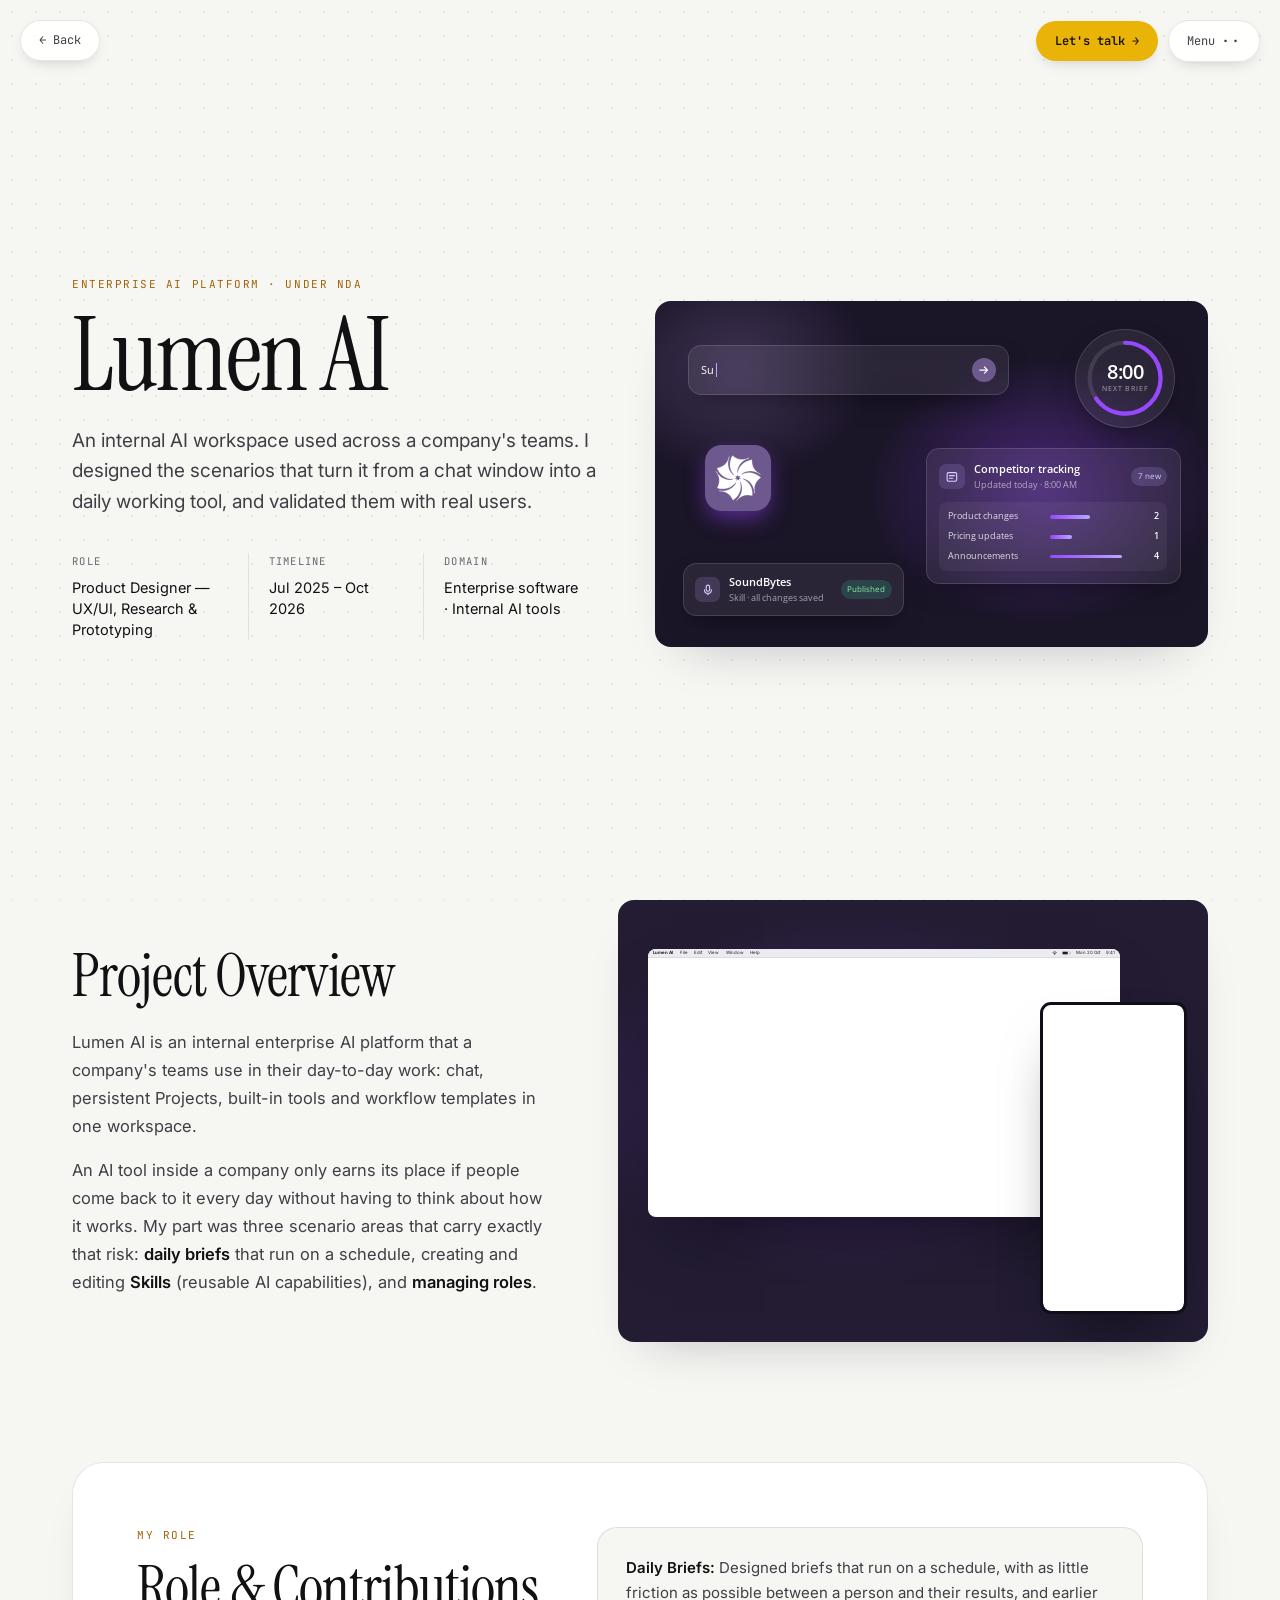
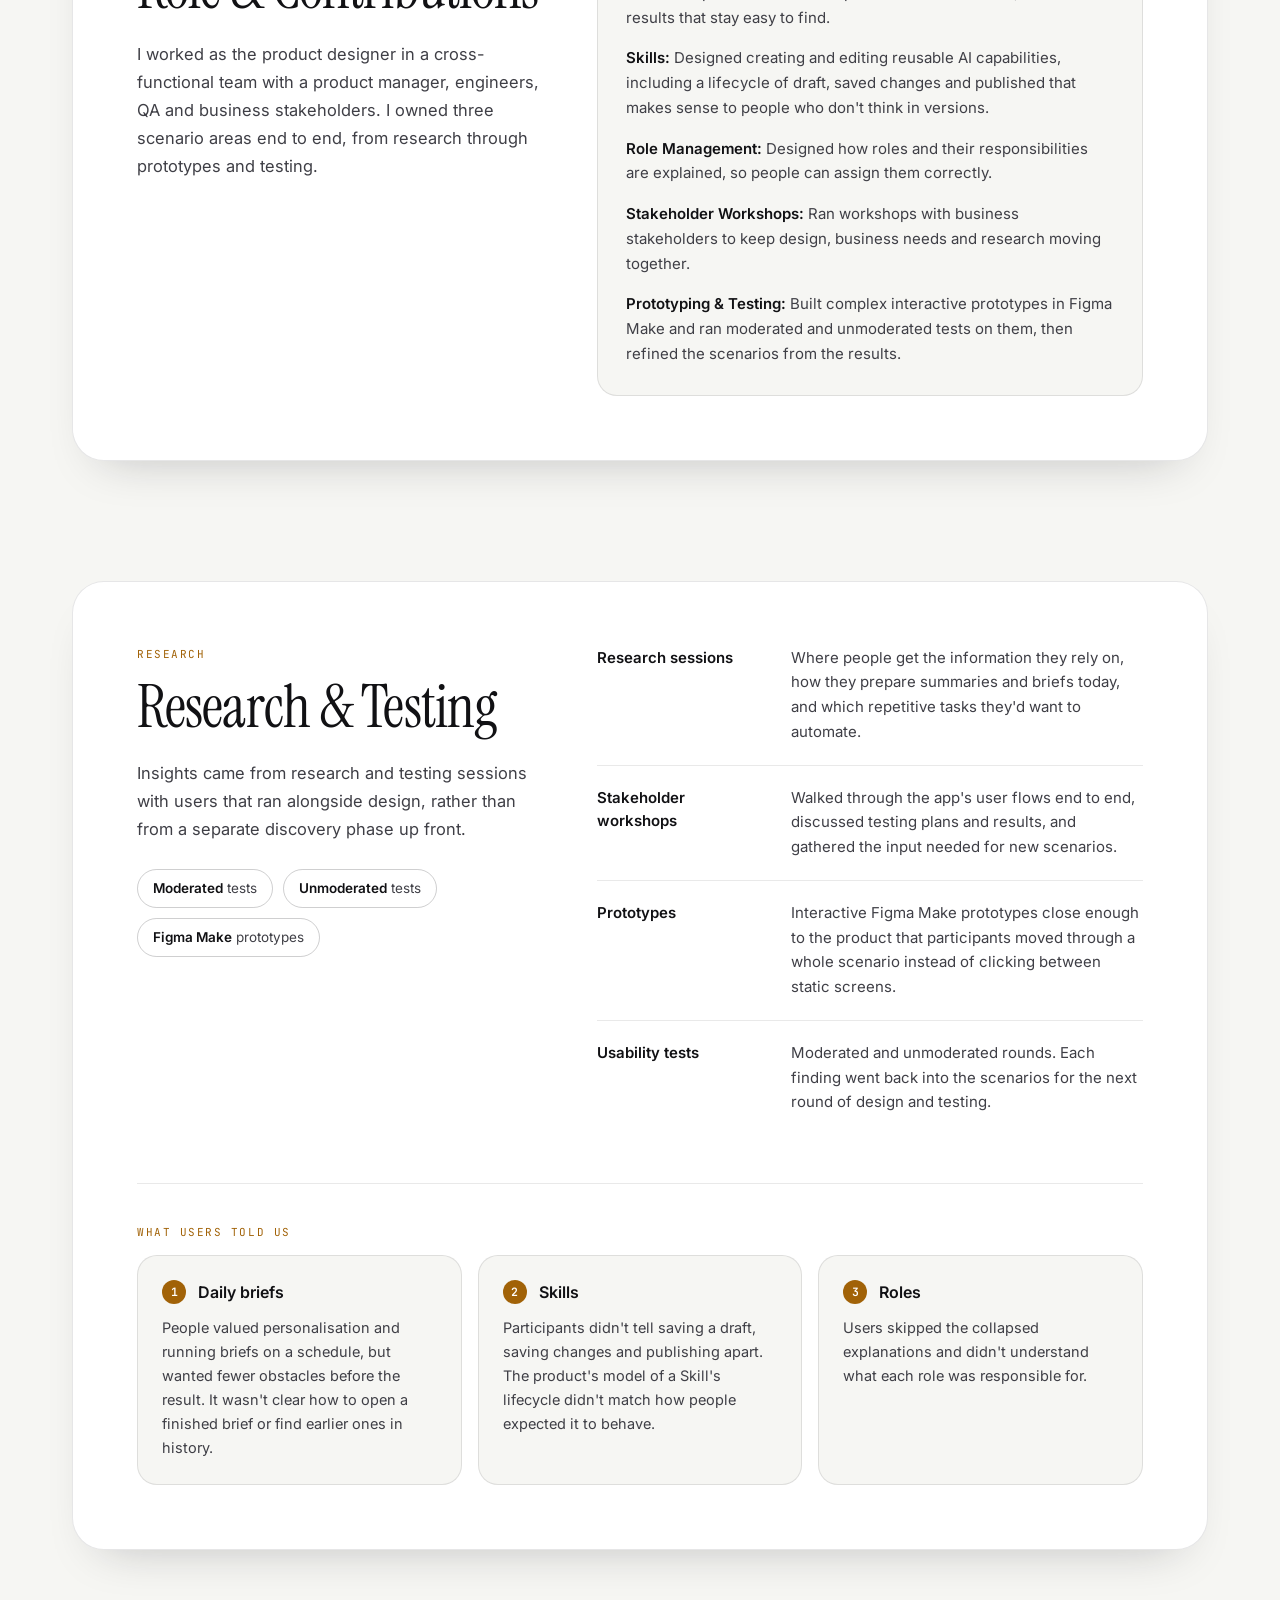
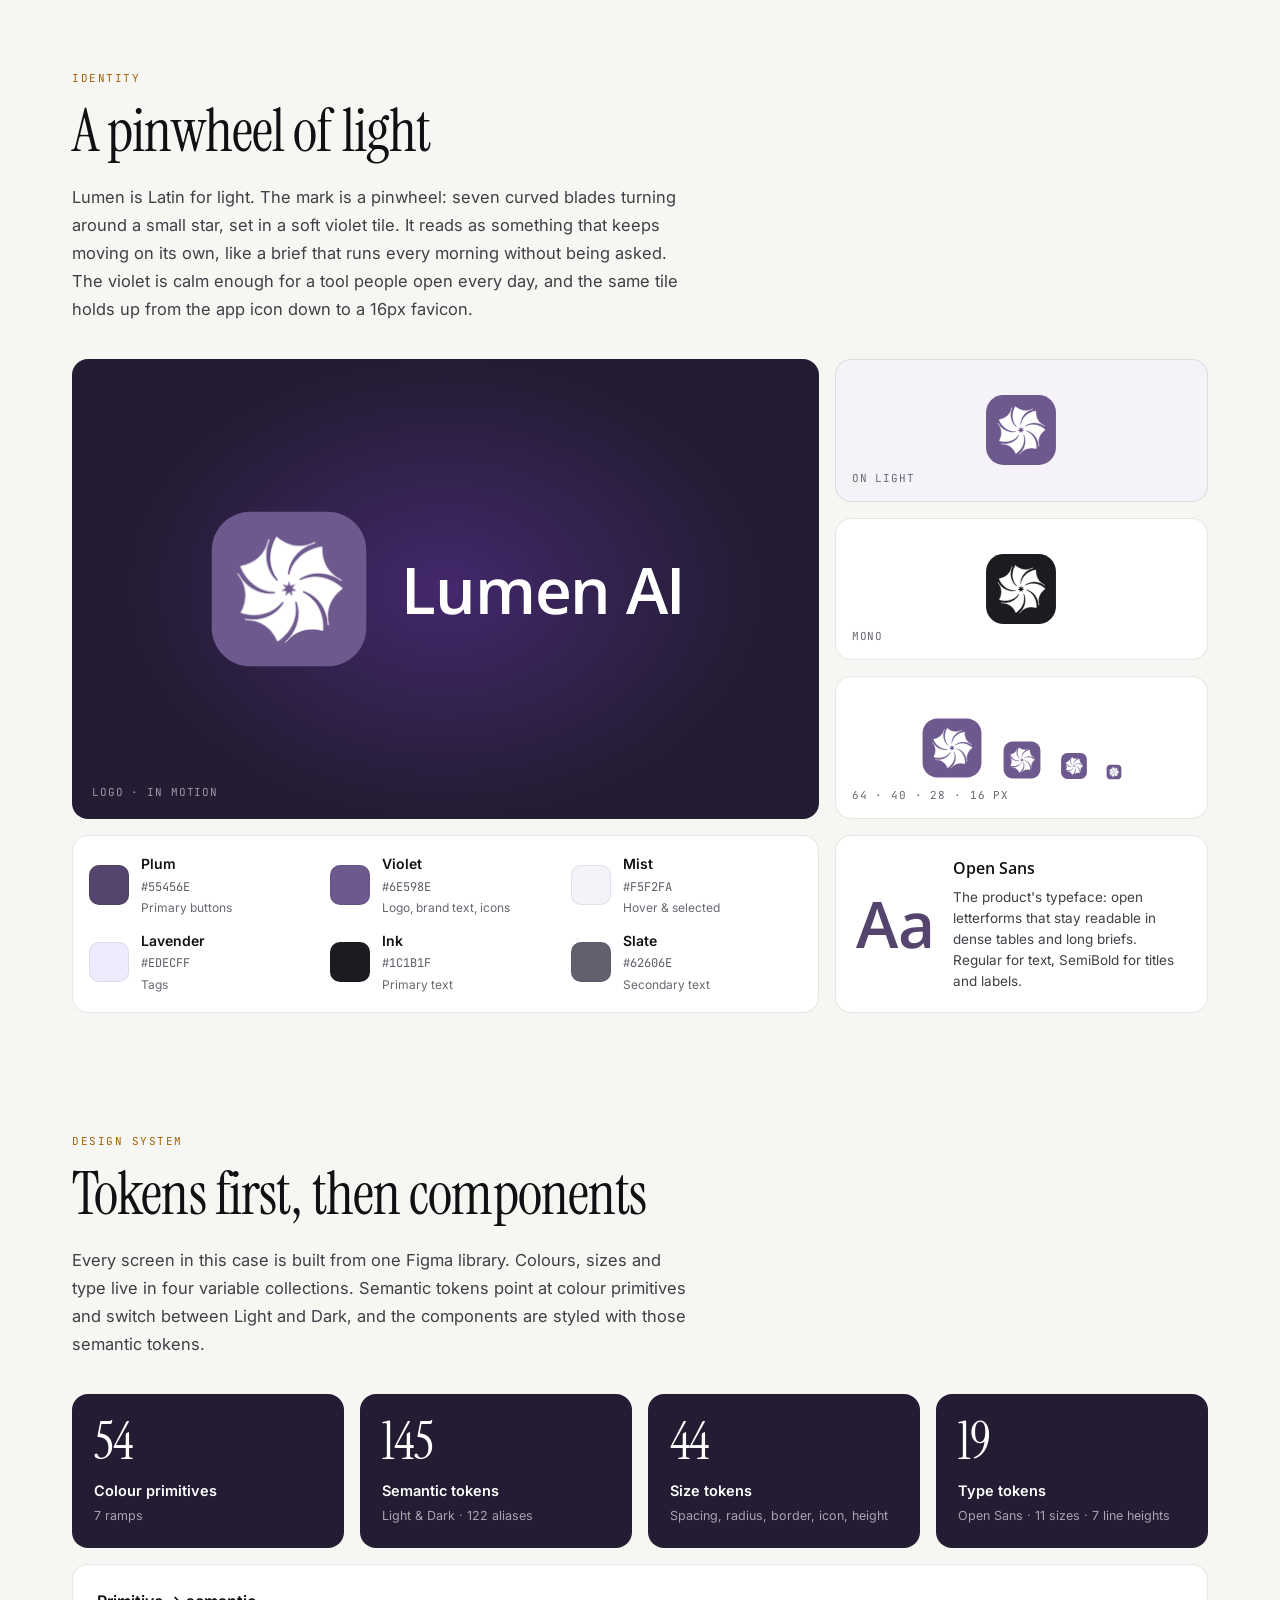
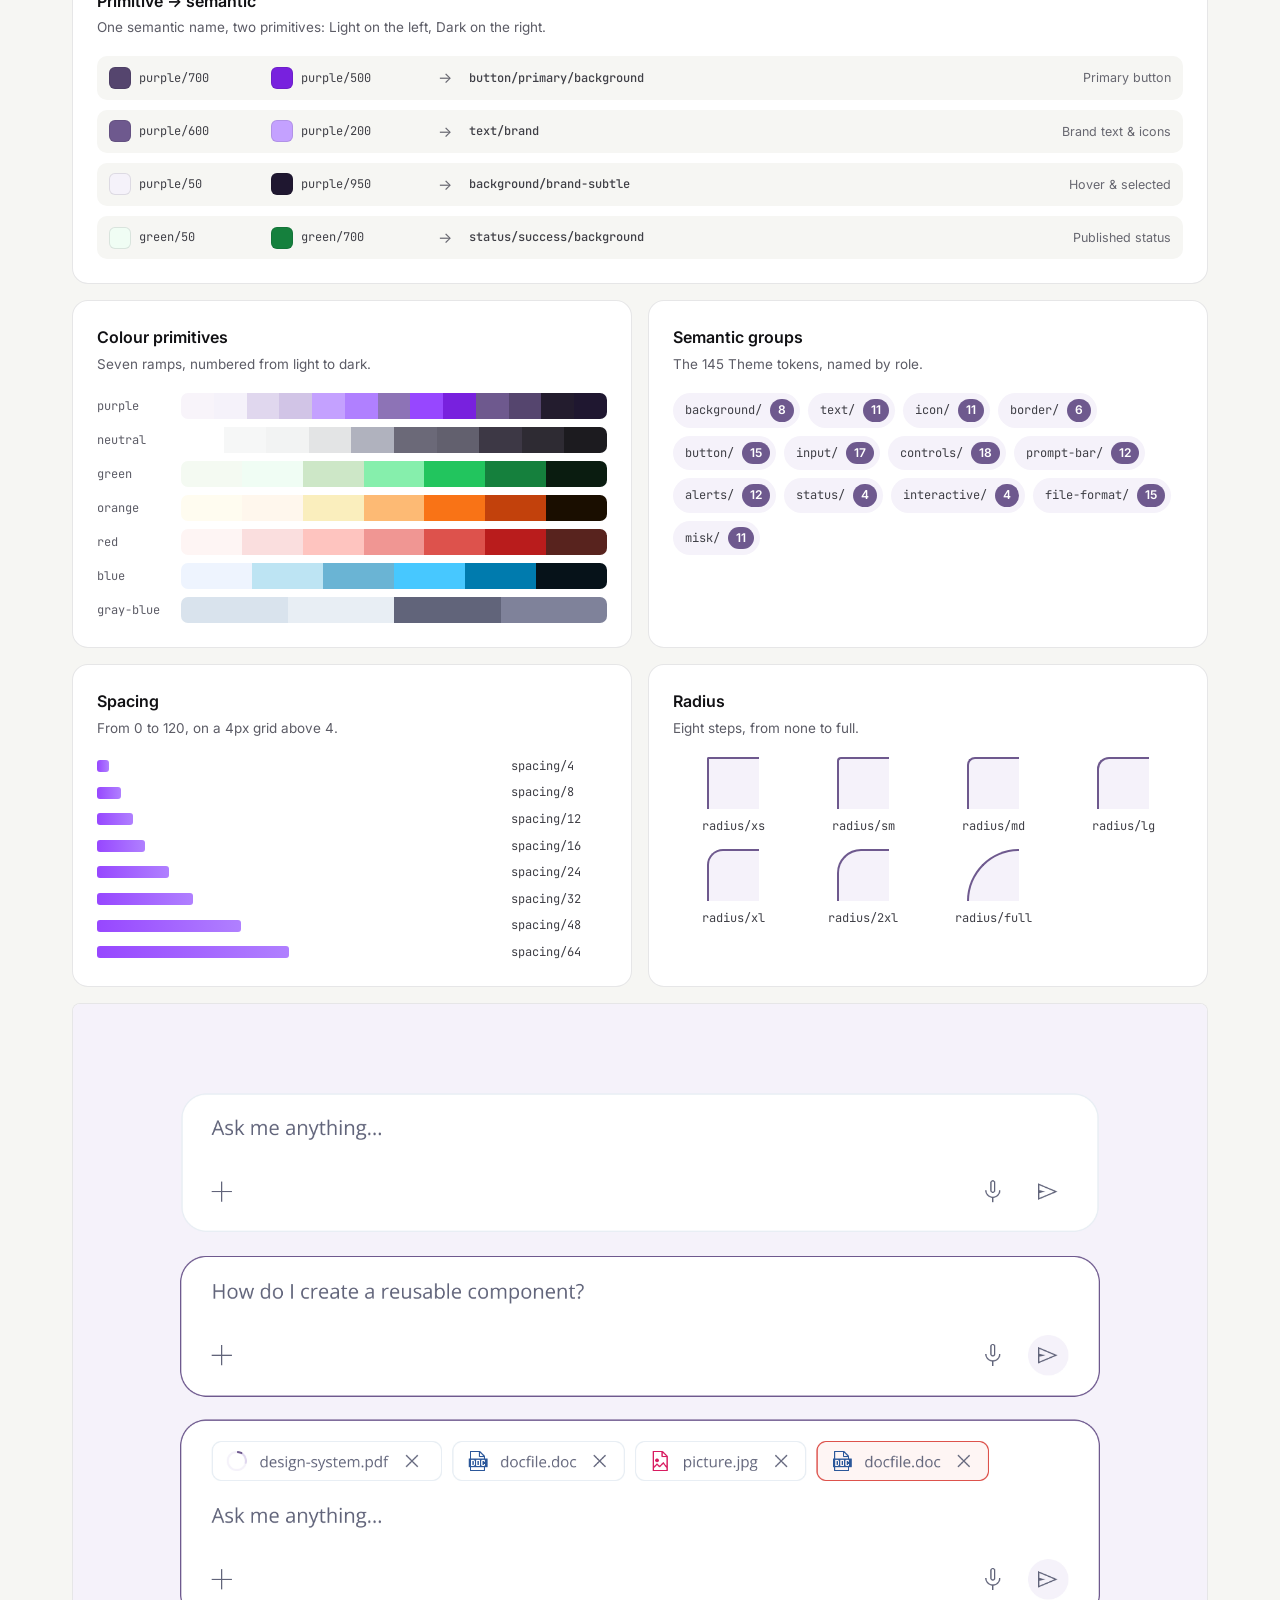
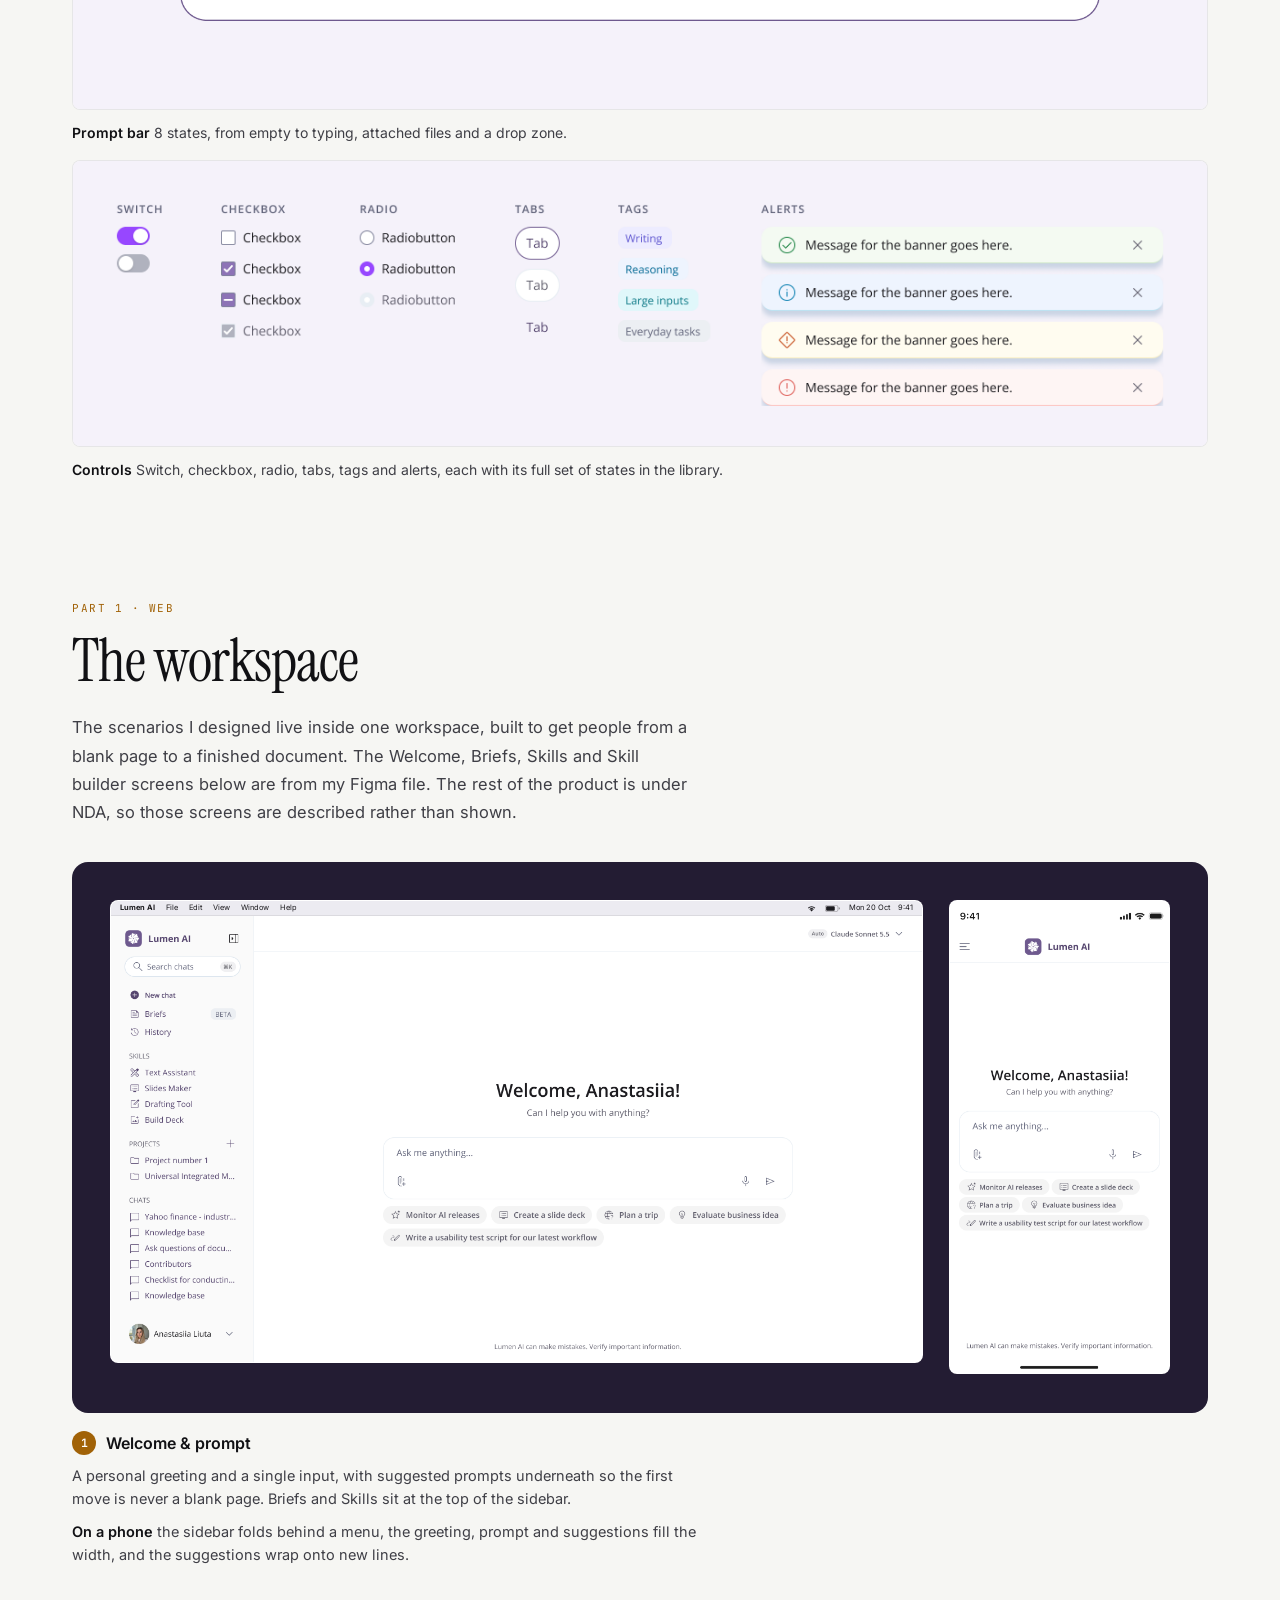
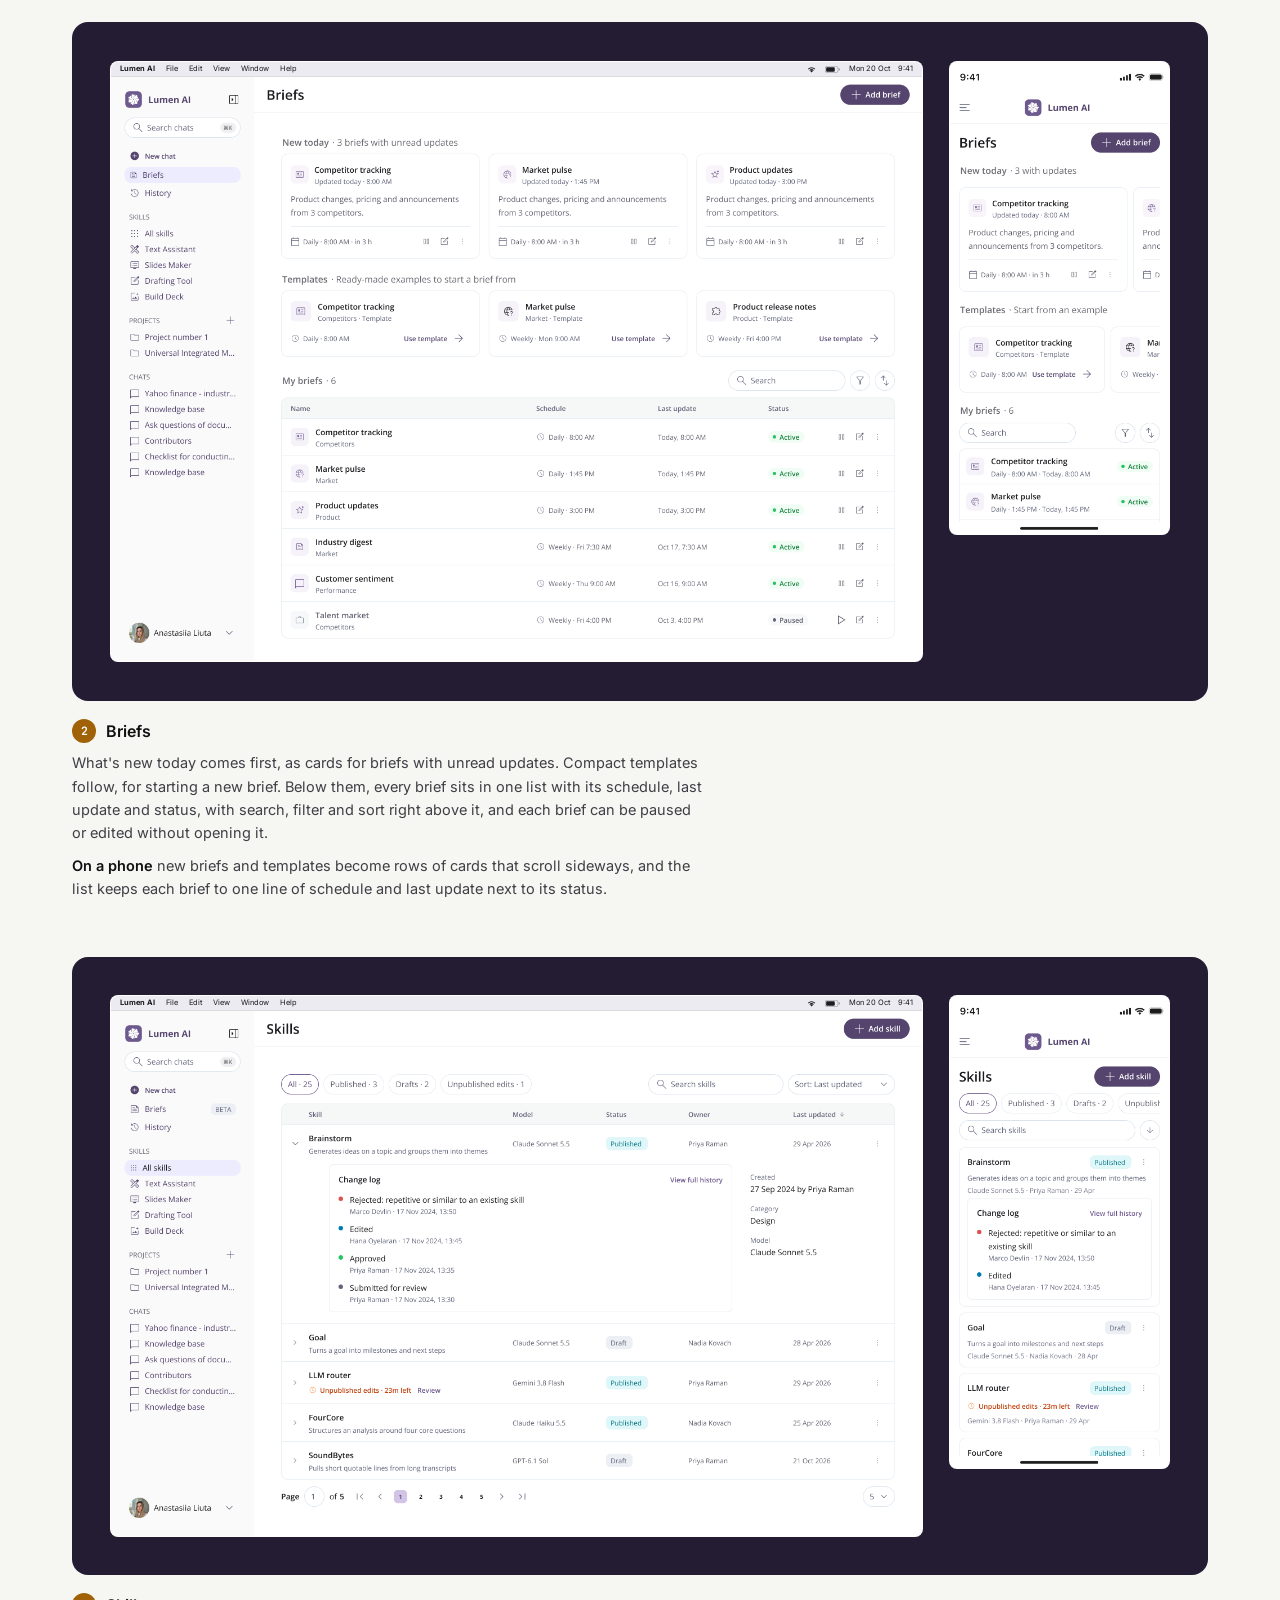
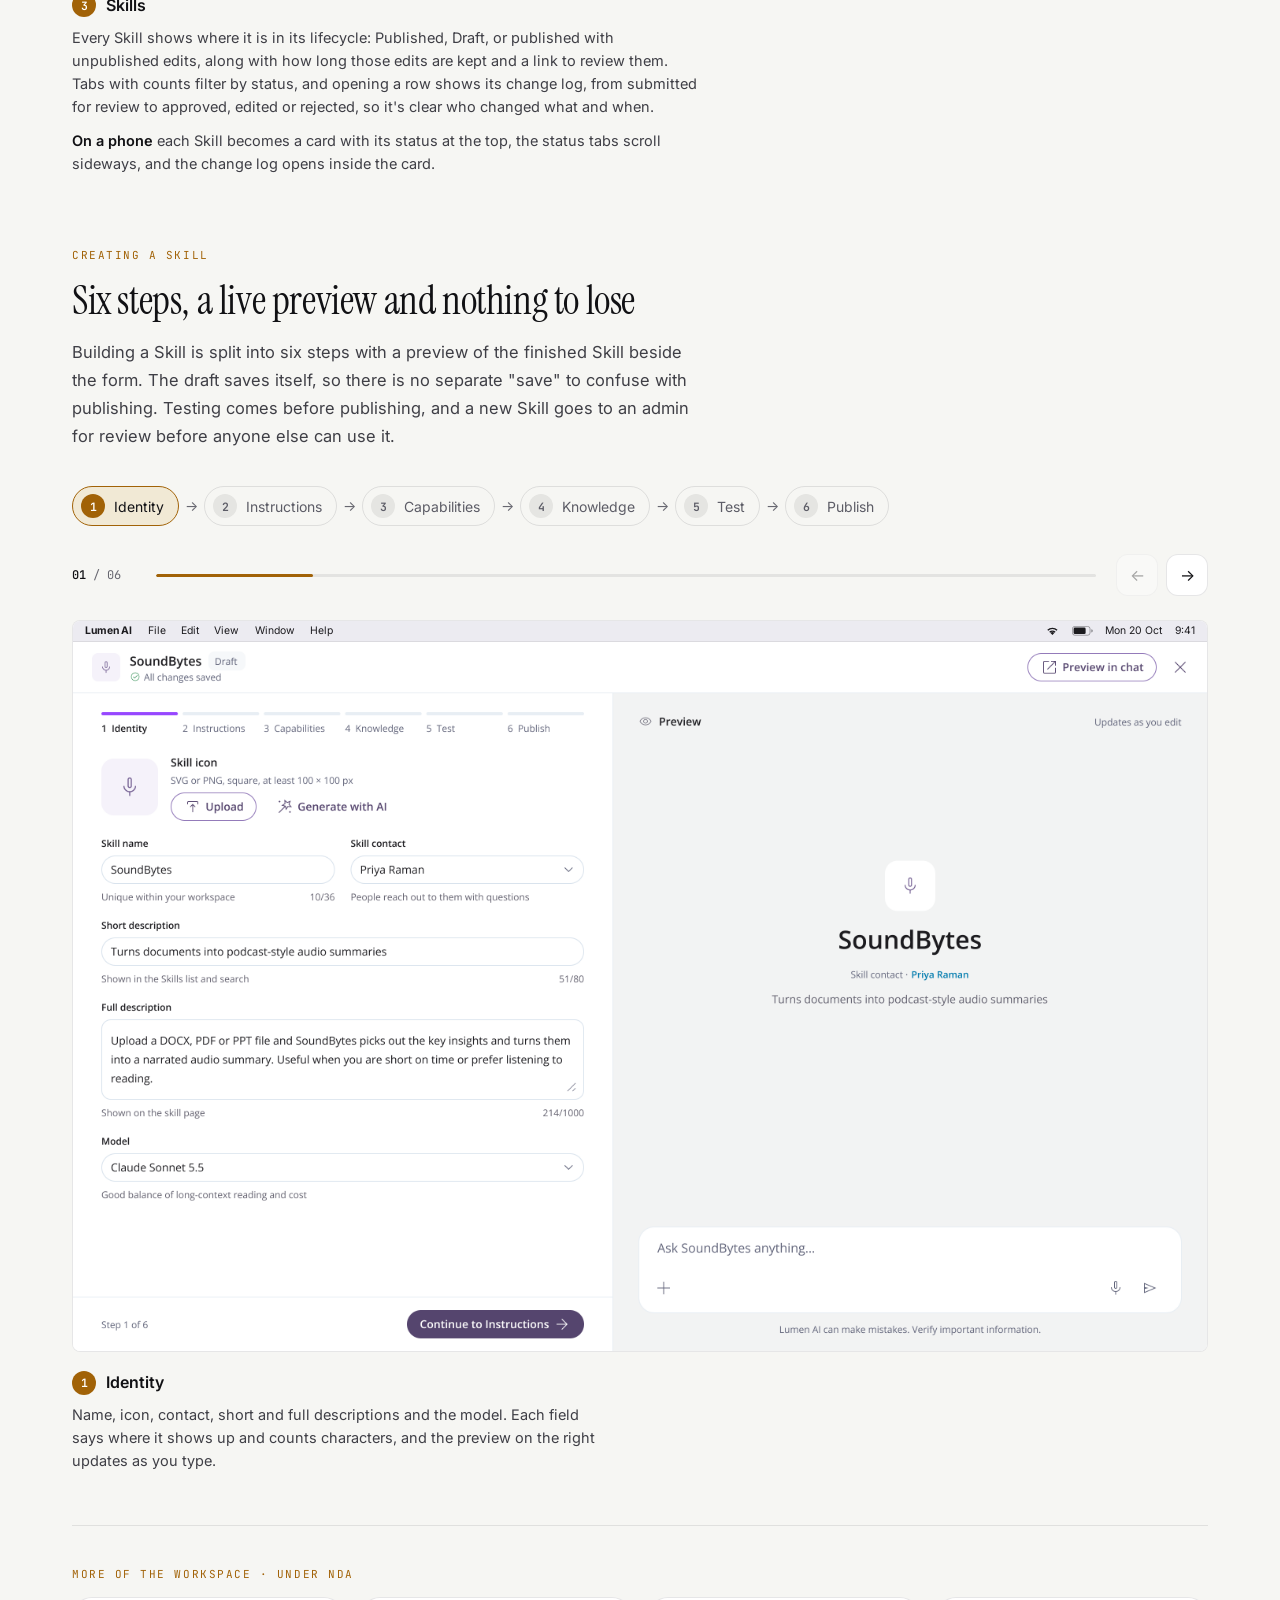
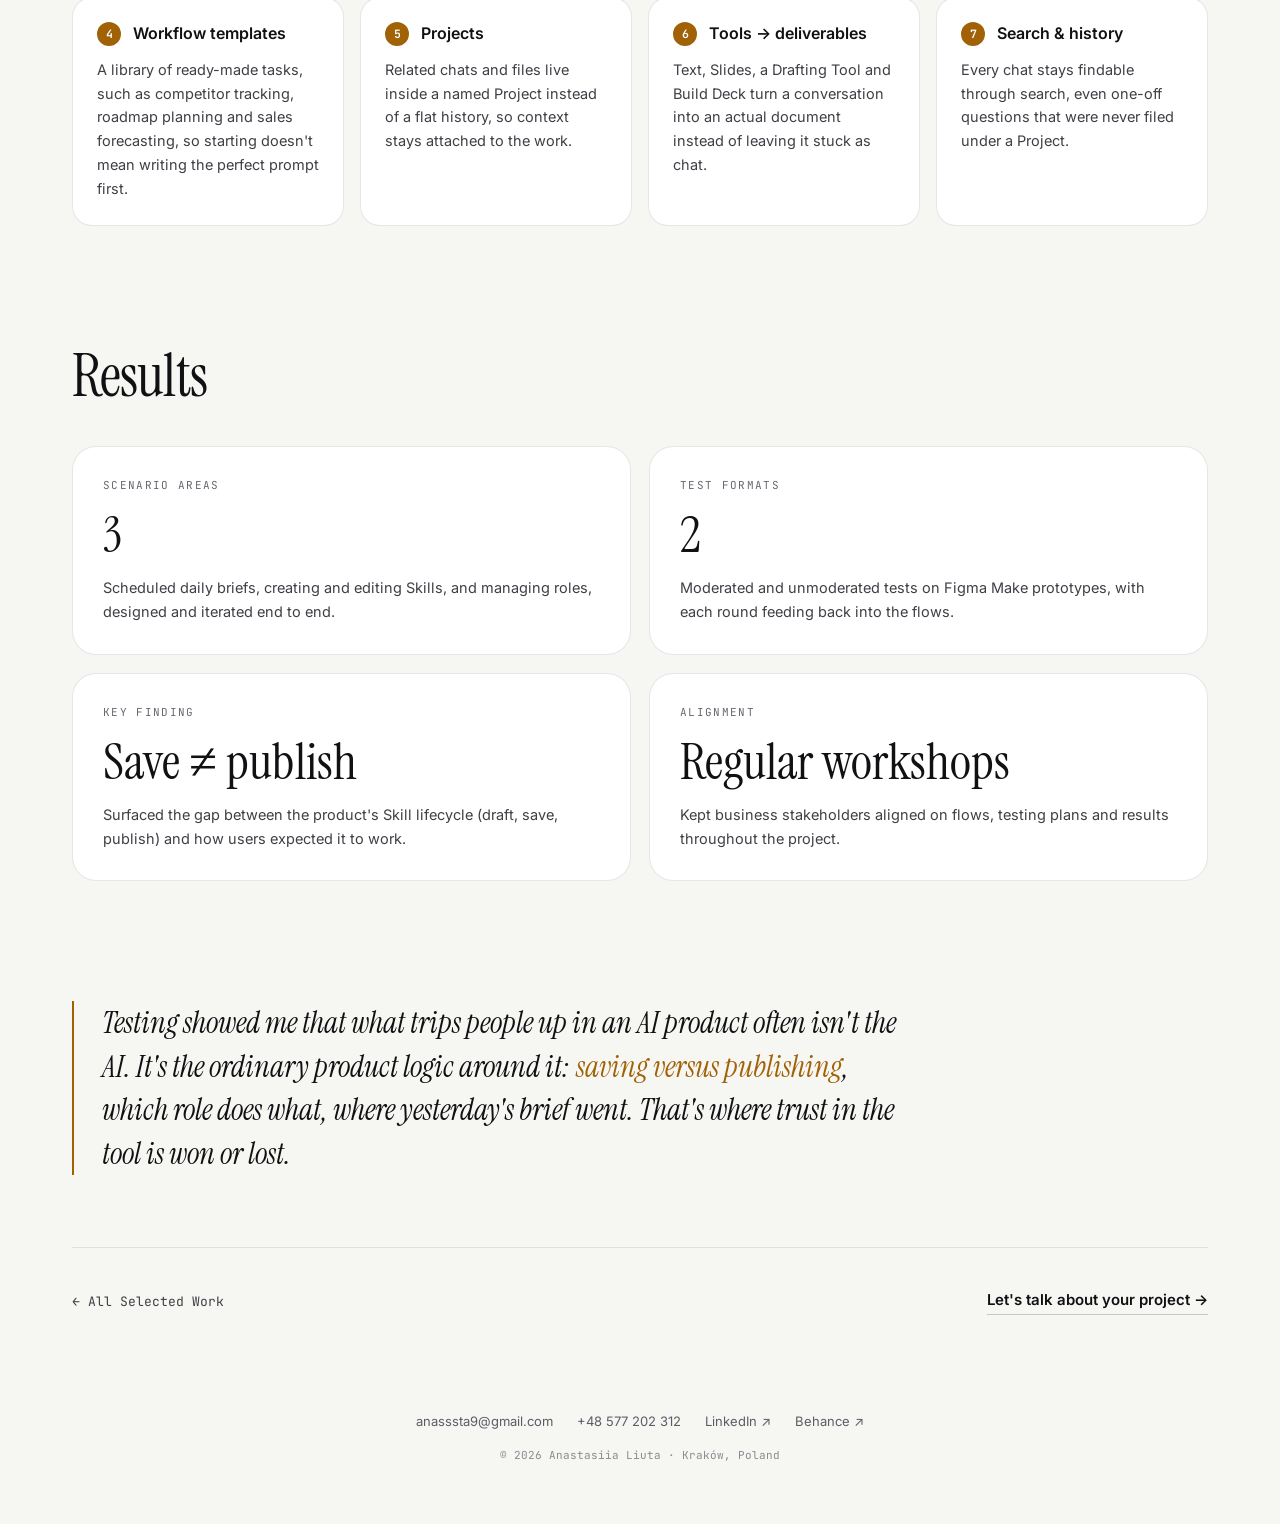
==== commit 1ced33e5: "Lumen AI: drop the Cards and List rows tiles from the design system Co-Authored-By: Claude Opus 5.5 " ====
--- a/ai-agent.html
+++ b/ai-agent.html
@@ -285,17 +285,9 @@
         </div>
 
         <div class="cs-ds__tiles">
-          <figure class="cs-ds__tile">
+          <figure class="cs-ds__tile cs-ds__tile--wide">
             <div class="cs-shot cs-shot--natural"><img src="assets/lumen-ai/ds-prompt.png" width="900" height="560" loading="lazy" alt="The prompt bar in three of its eight states: empty, typing a question, and with four attached files including one that failed" /></div>
             <figcaption><b>Prompt bar</b> 8 states, from empty to typing, attached files and a drop zone.</figcaption>
-          </figure>
-          <figure class="cs-ds__tile">
-            <div class="cs-shot cs-shot--natural"><img src="assets/lumen-ai/ds-cards.png" width="900" height="560" loading="lazy" alt="Brief cards: a brief result card, a brief template card, the result card on hover and a compact template card" /></div>
-            <figcaption><b>Cards</b> Brief result and brief template, with hover and a compact size, all driven by text and icon properties.</figcaption>
-          </figure>
-          <figure class="cs-ds__tile cs-ds__tile--wide">
-            <div class="cs-shot cs-shot--natural"><img src="assets/lumen-ai/ds-lists.png" width="1186" height="537" loading="lazy" alt="List rows: three Skill rows (Published, Draft, unpublished edits with a timer) and two brief rows (Active and Paused)" /></div>
-            <figcaption><b>List rows</b> Skill rows for Published, Draft and unpublished edits; brief rows for Active and Paused.</figcaption>
           </figure>
           <figure class="cs-ds__tile cs-ds__tile--wide">
             <div class="cs-shot cs-shot--natural"><img src="assets/lumen-ai/ds-controls.png" width="1242" height="312" loading="lazy" alt="Controls: switch on and off, checkbox states, radio buttons, tabs, coloured tags and four alert types" /></div>
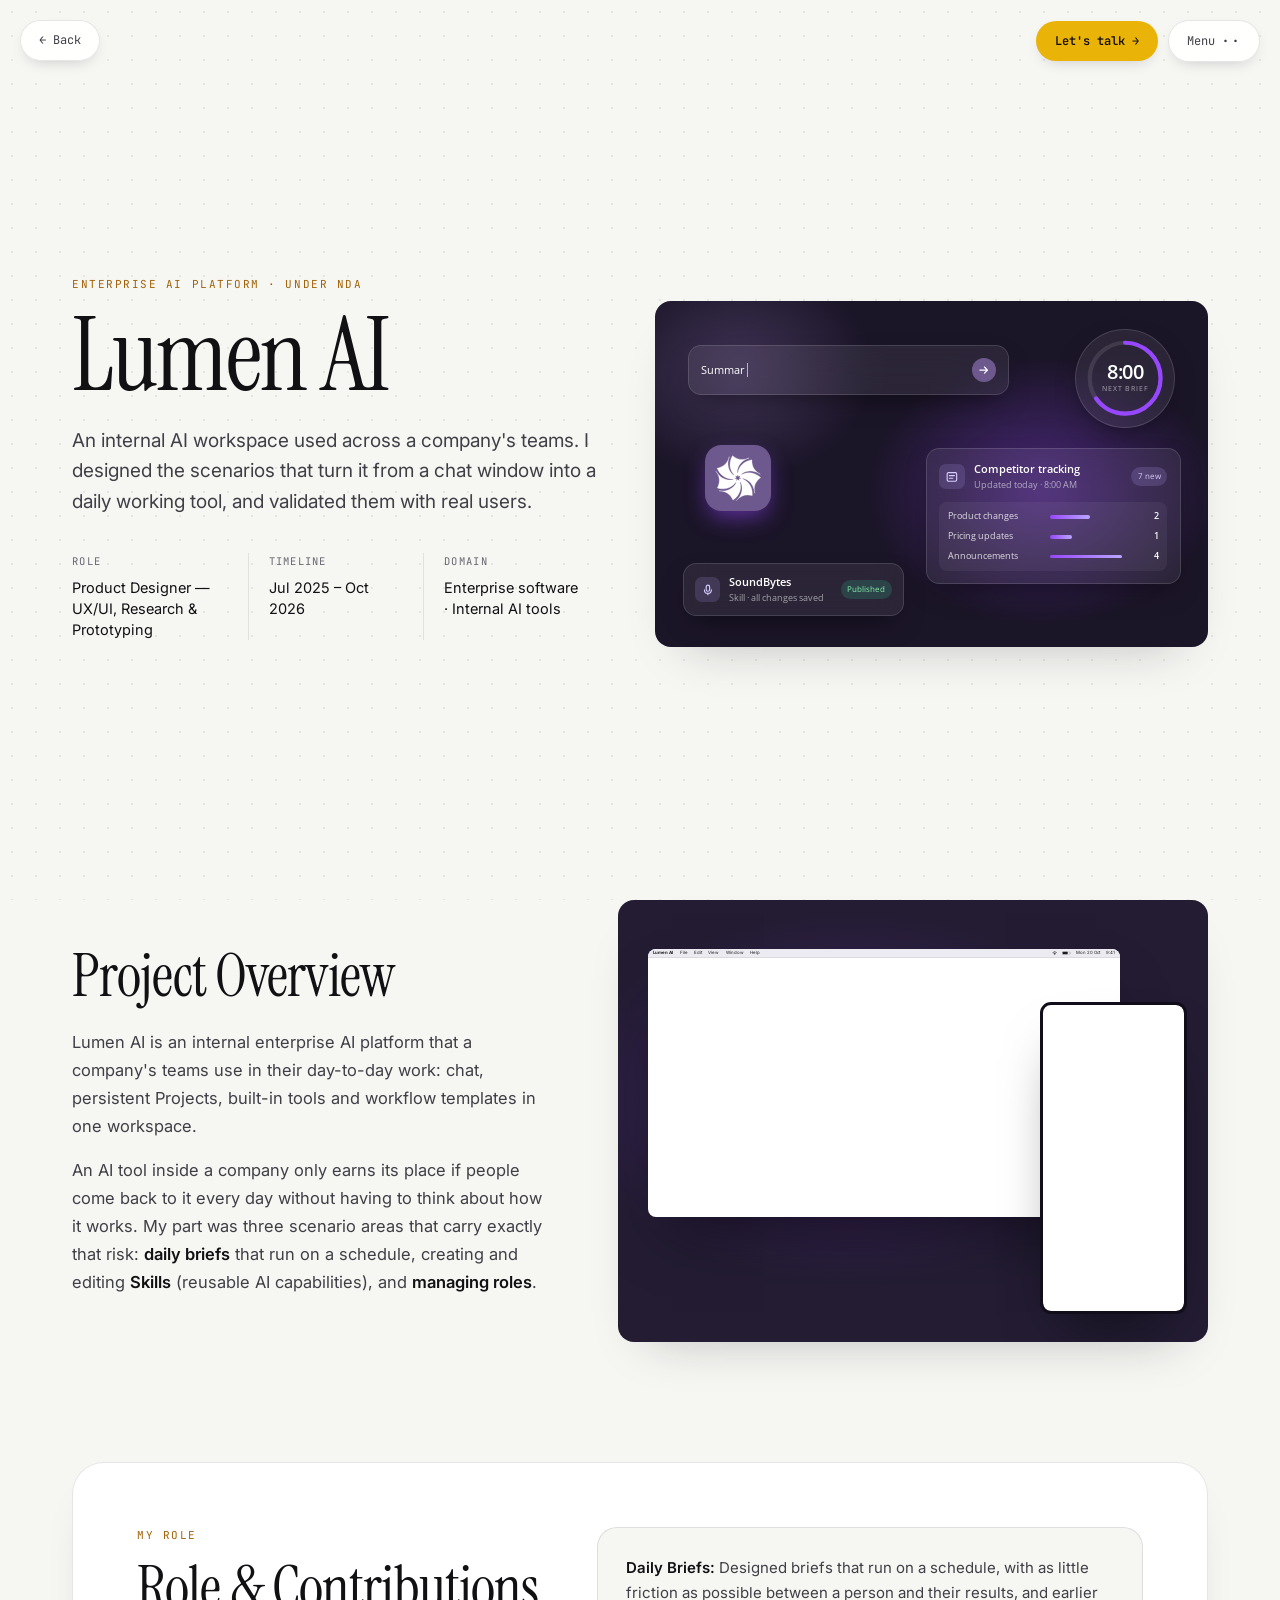
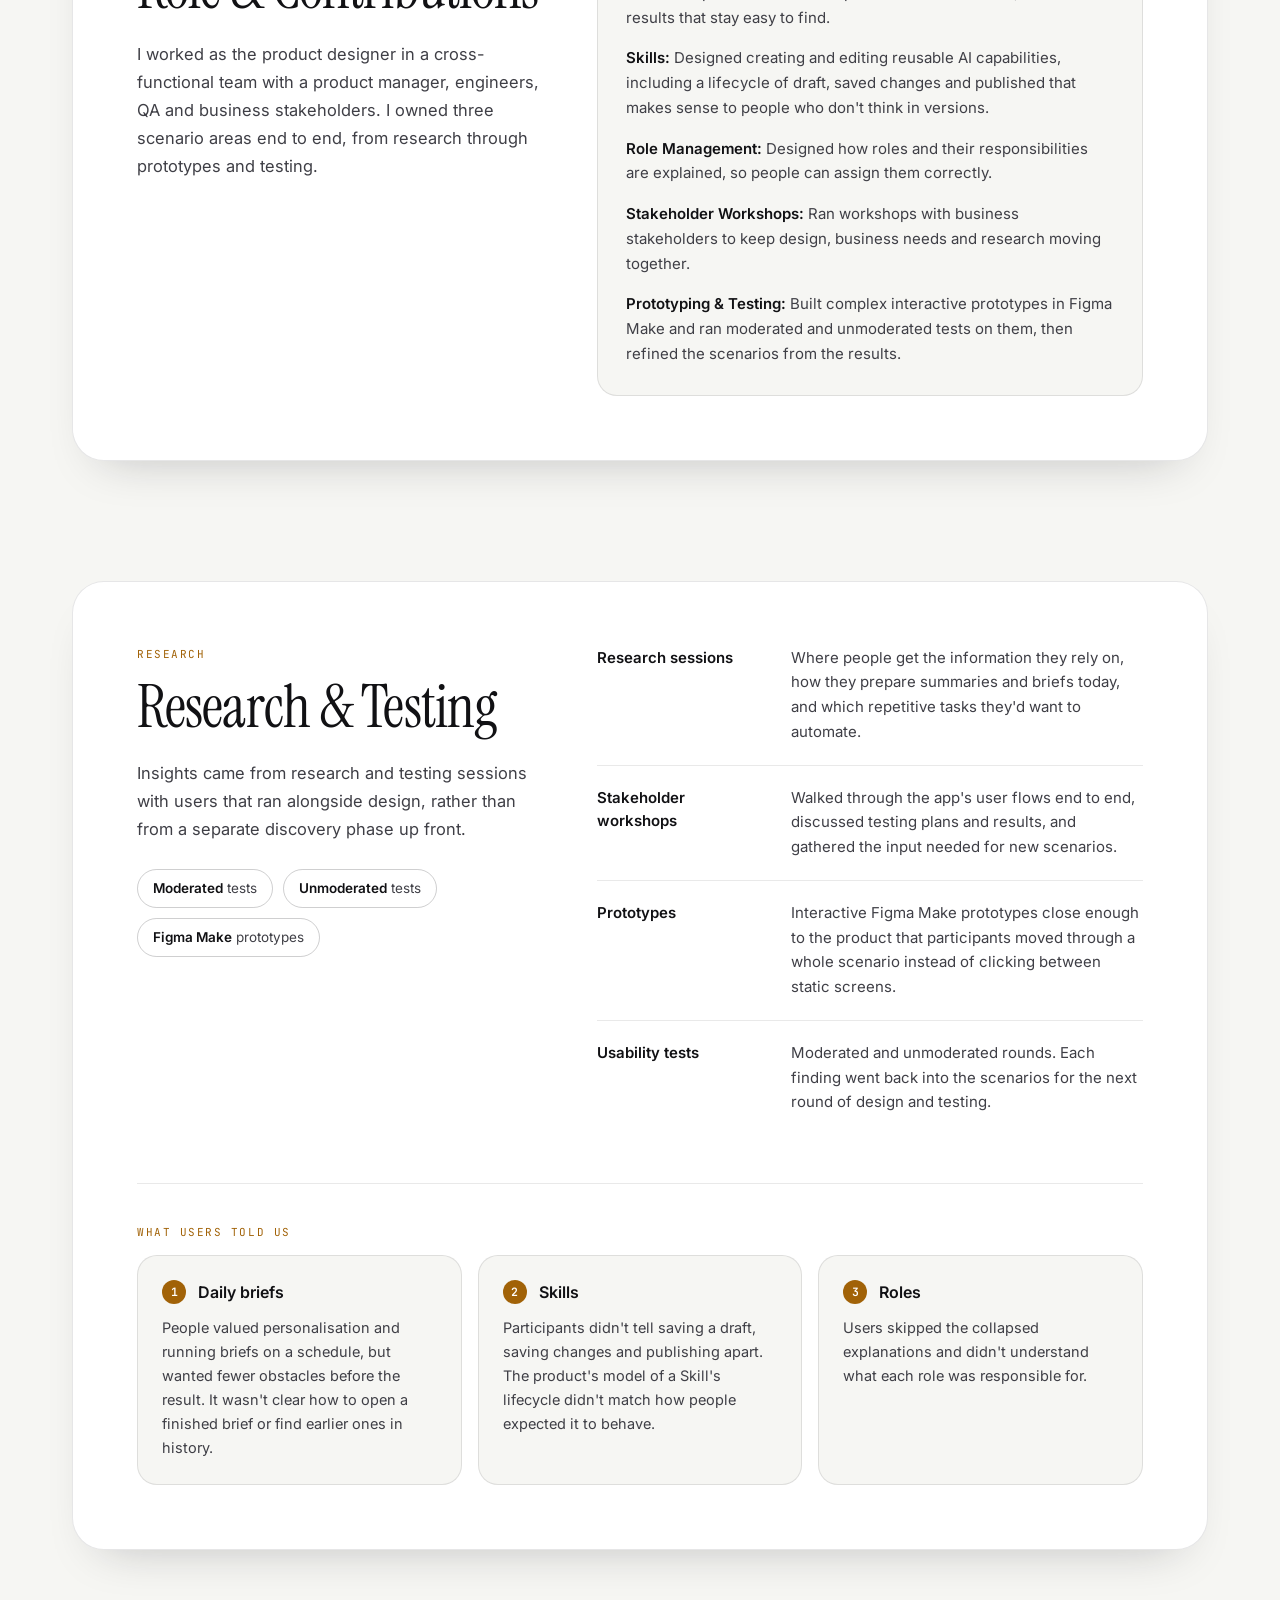
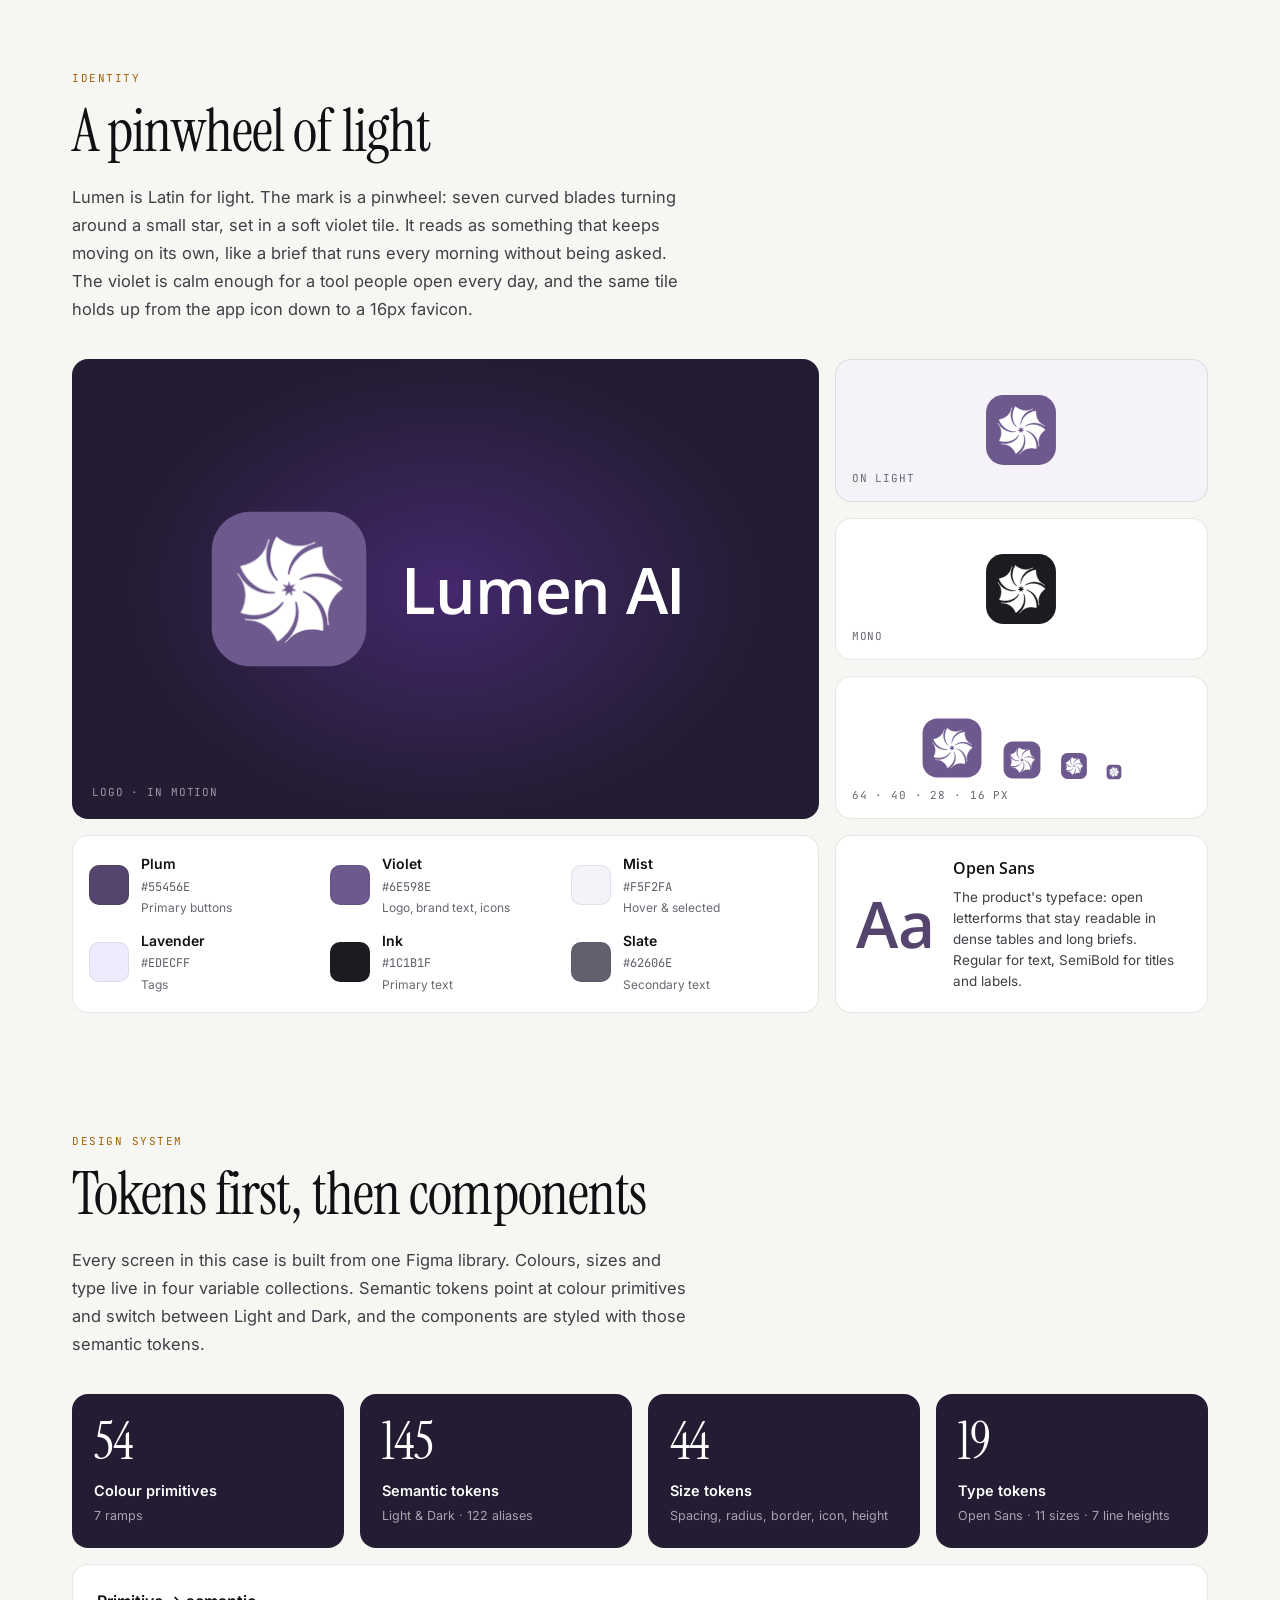
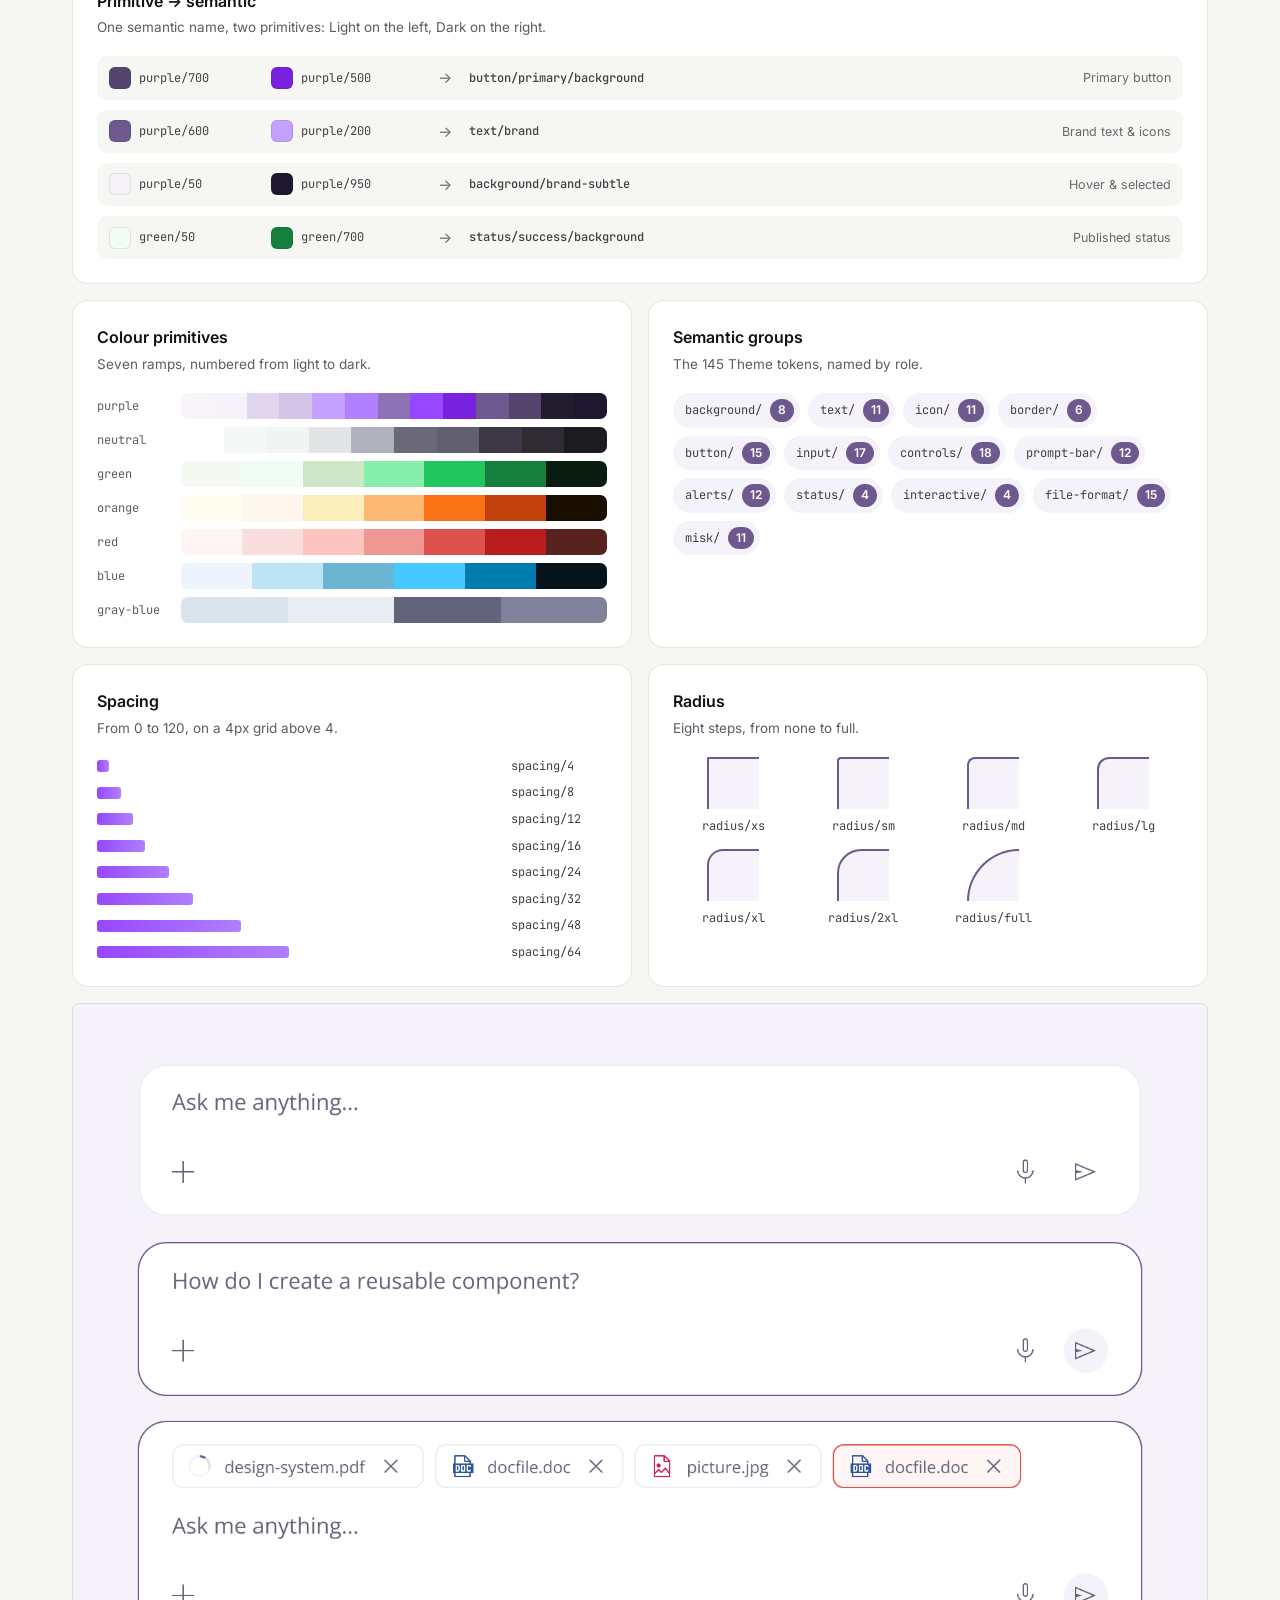
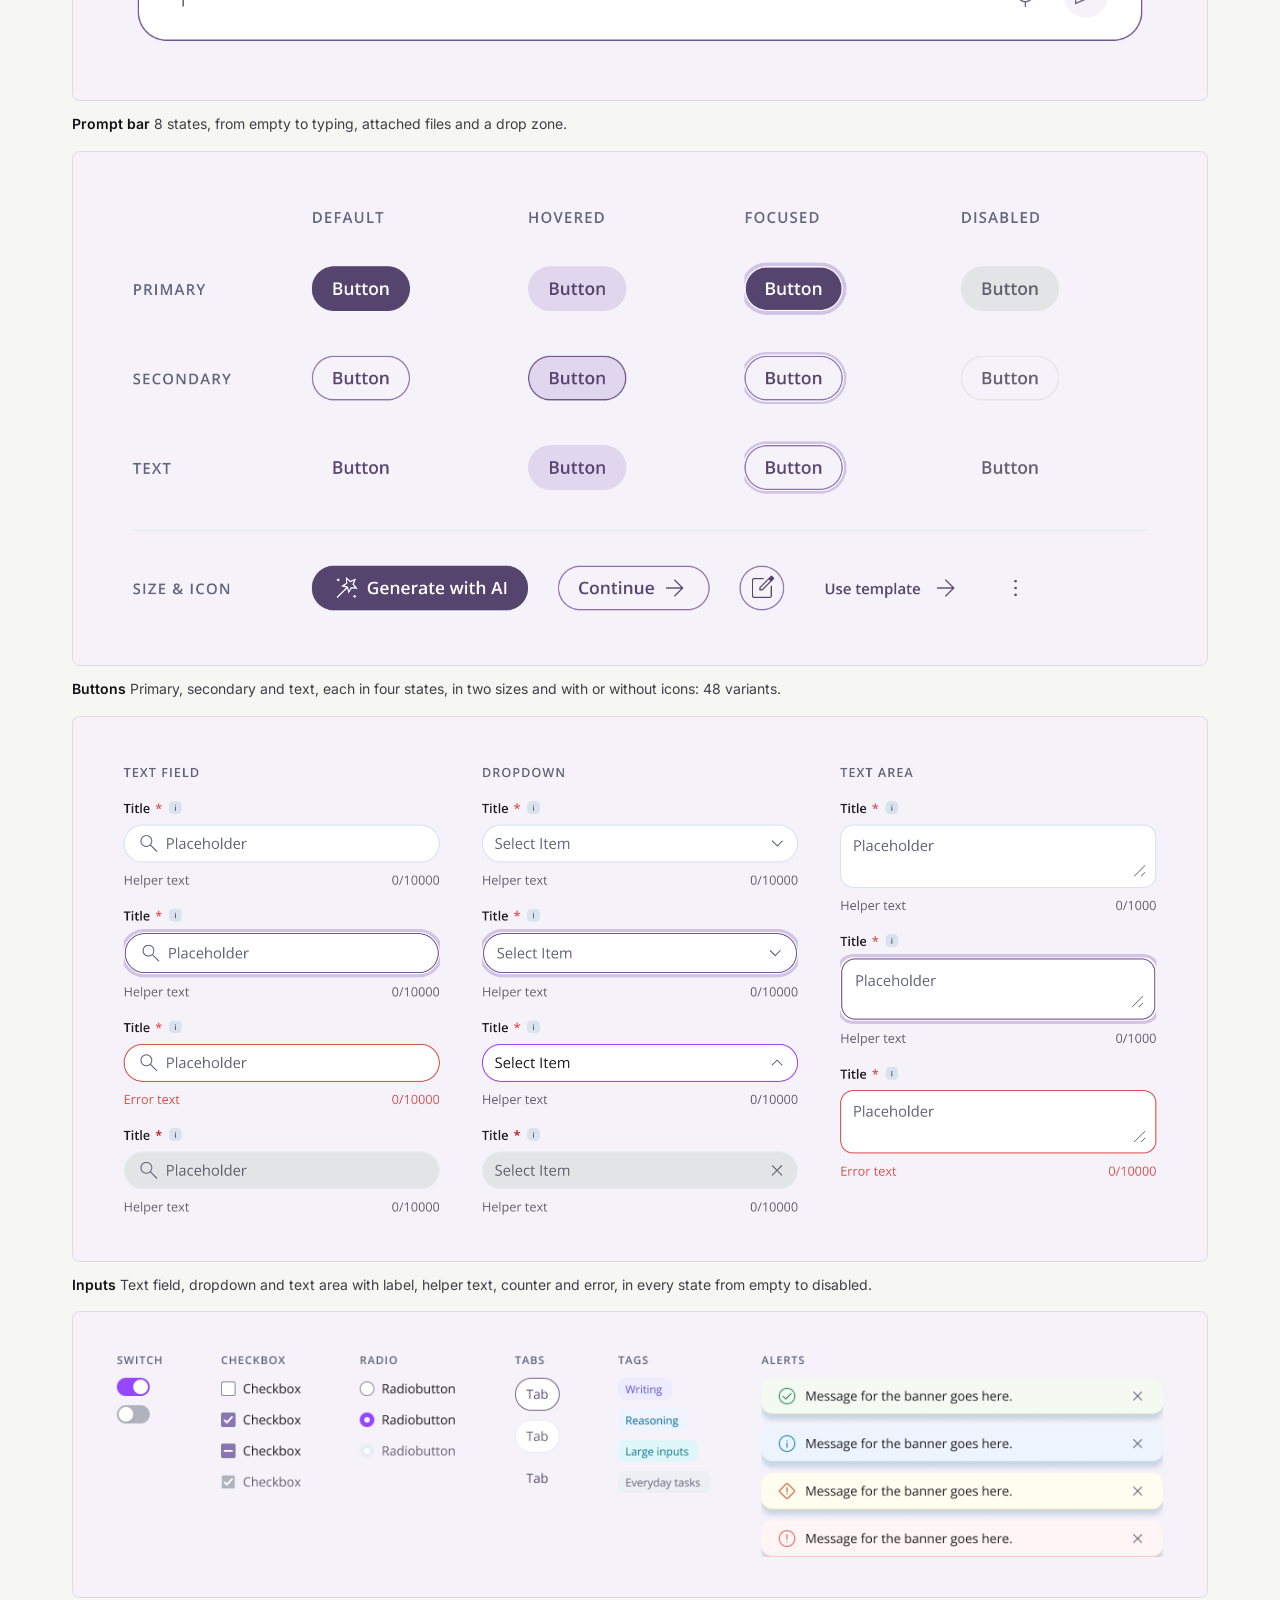
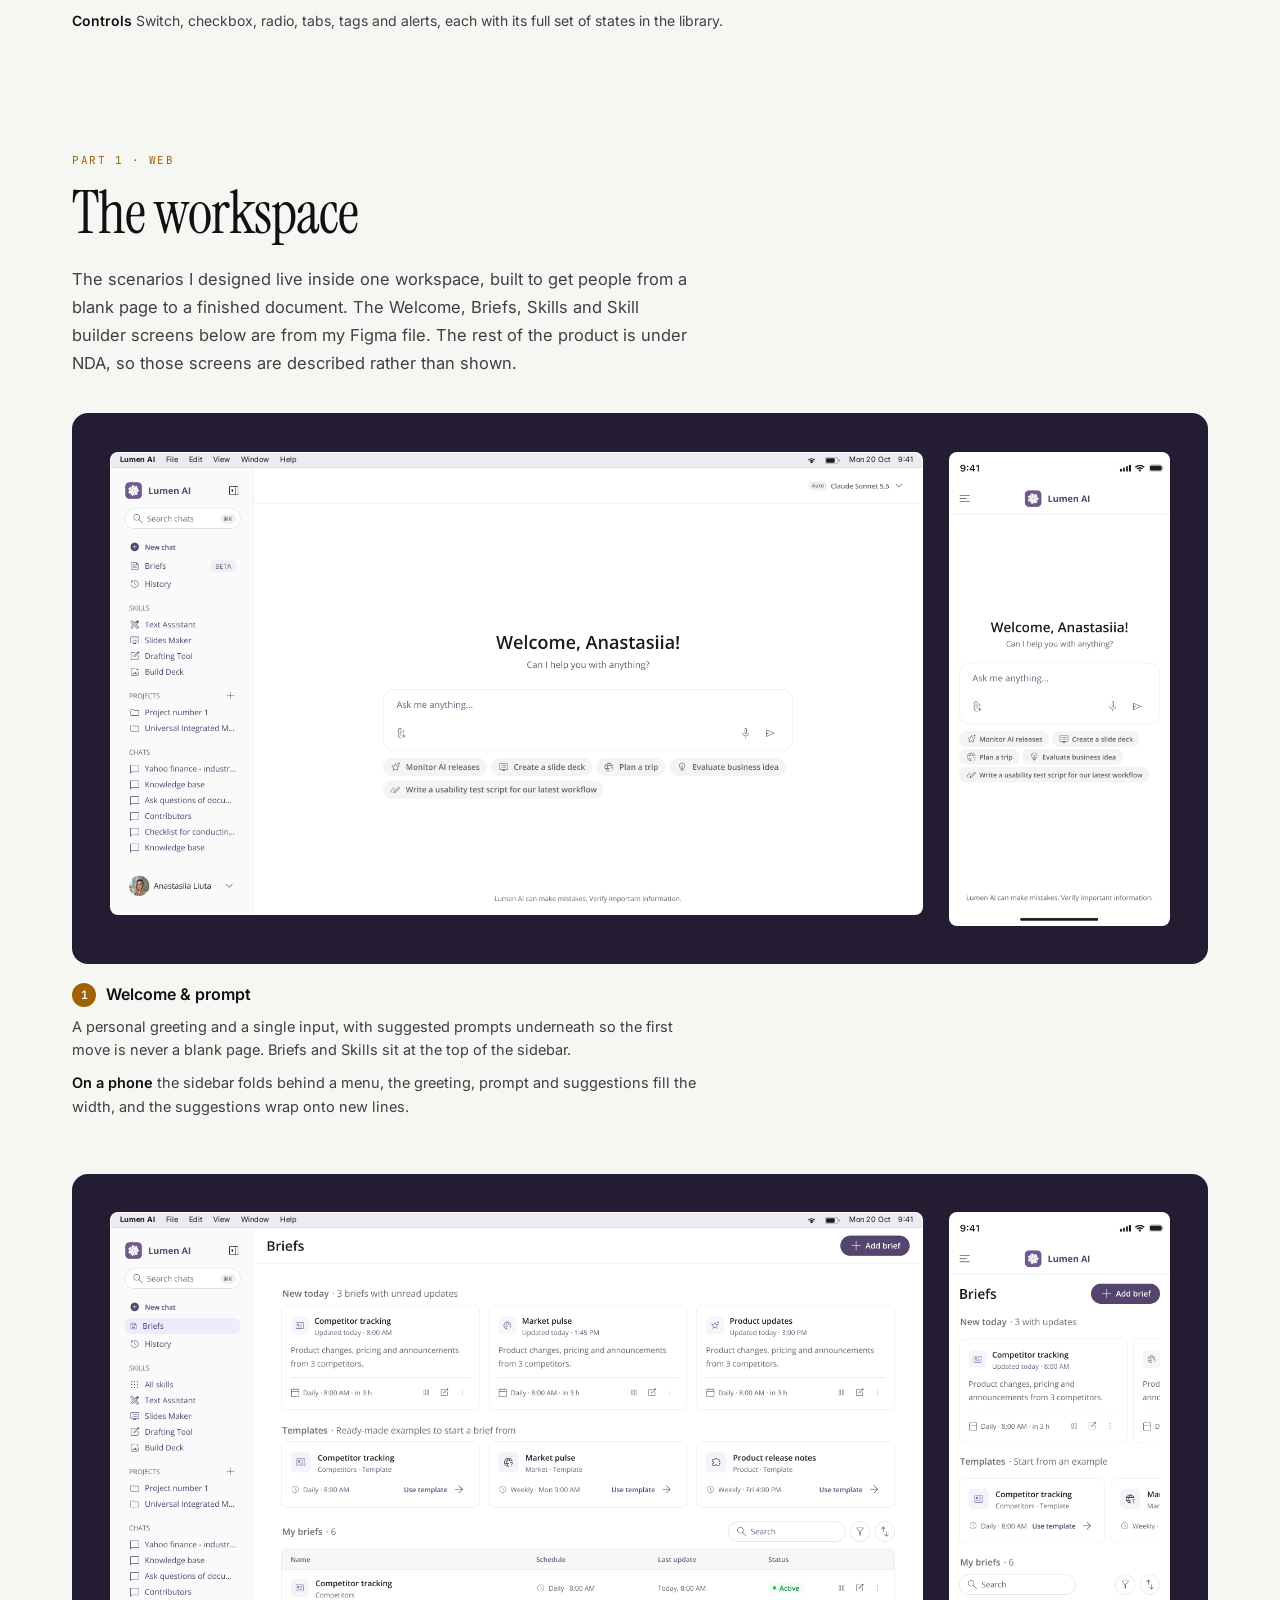
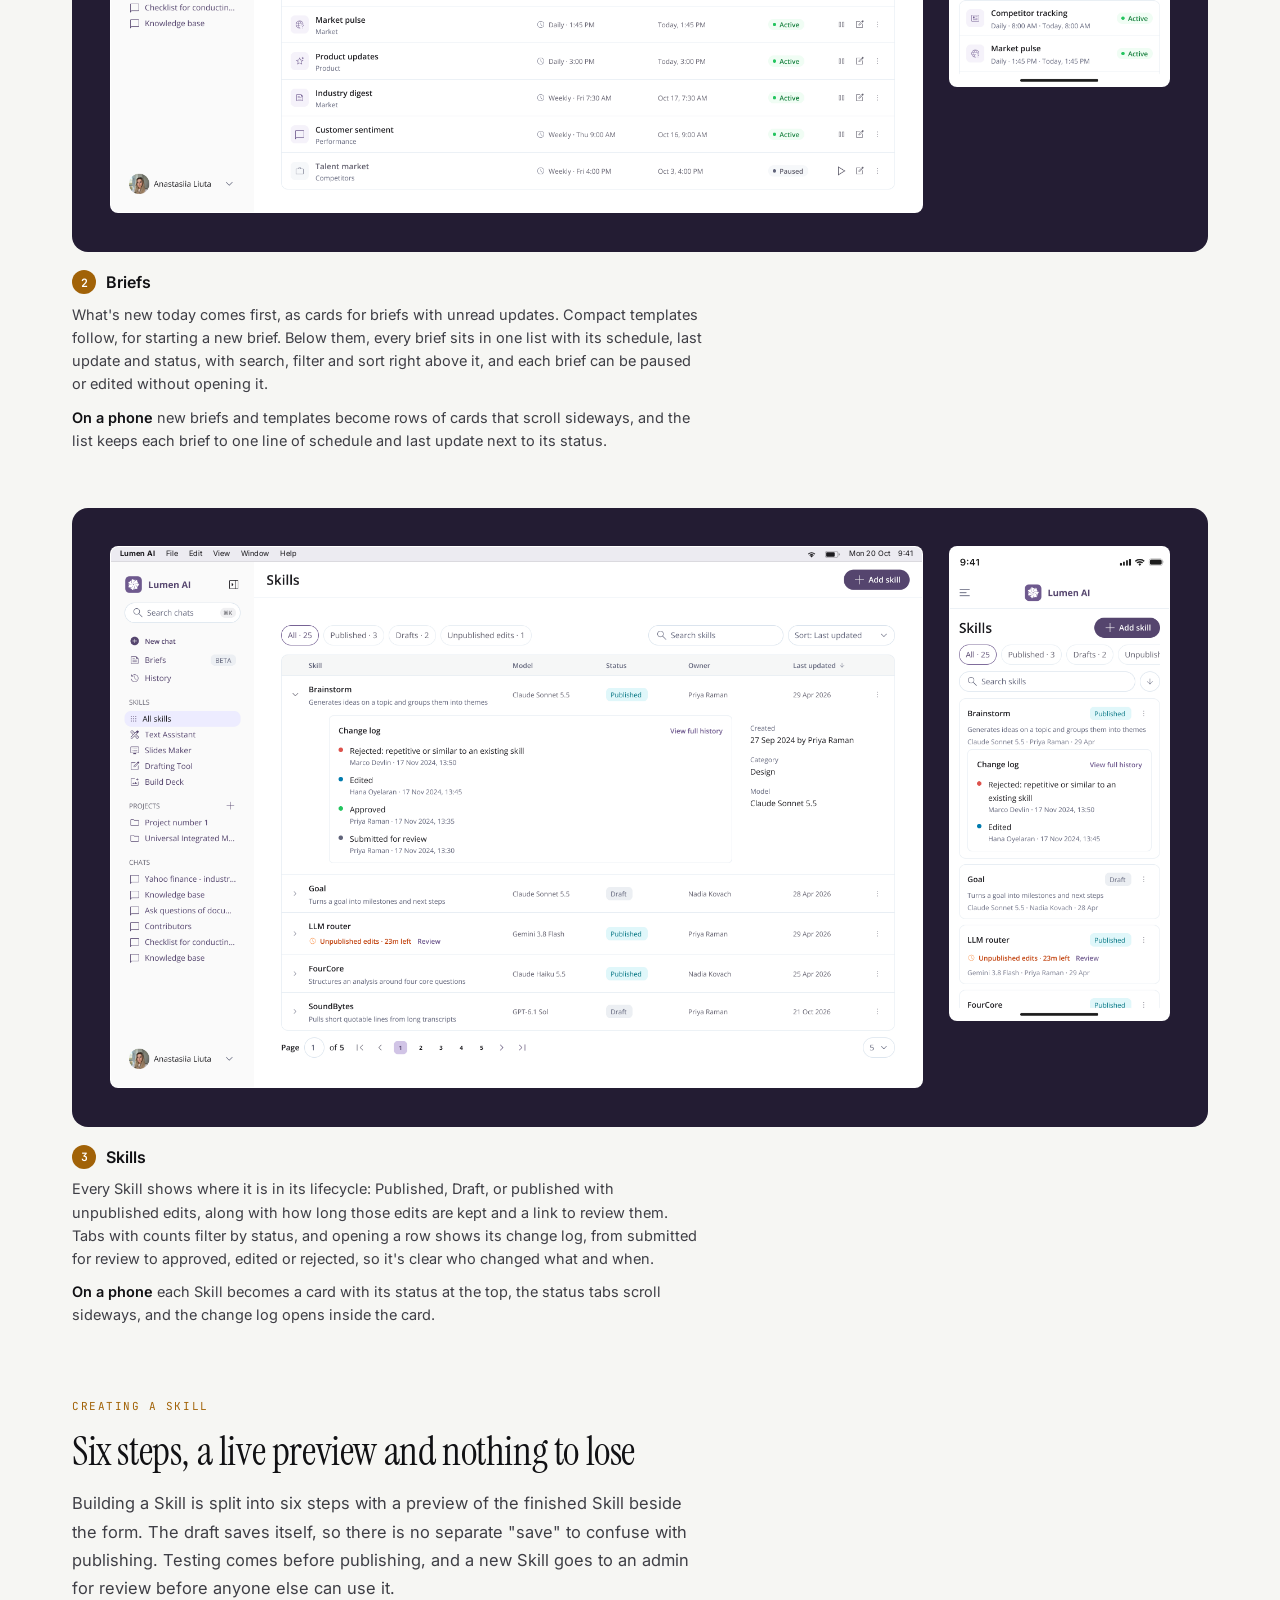
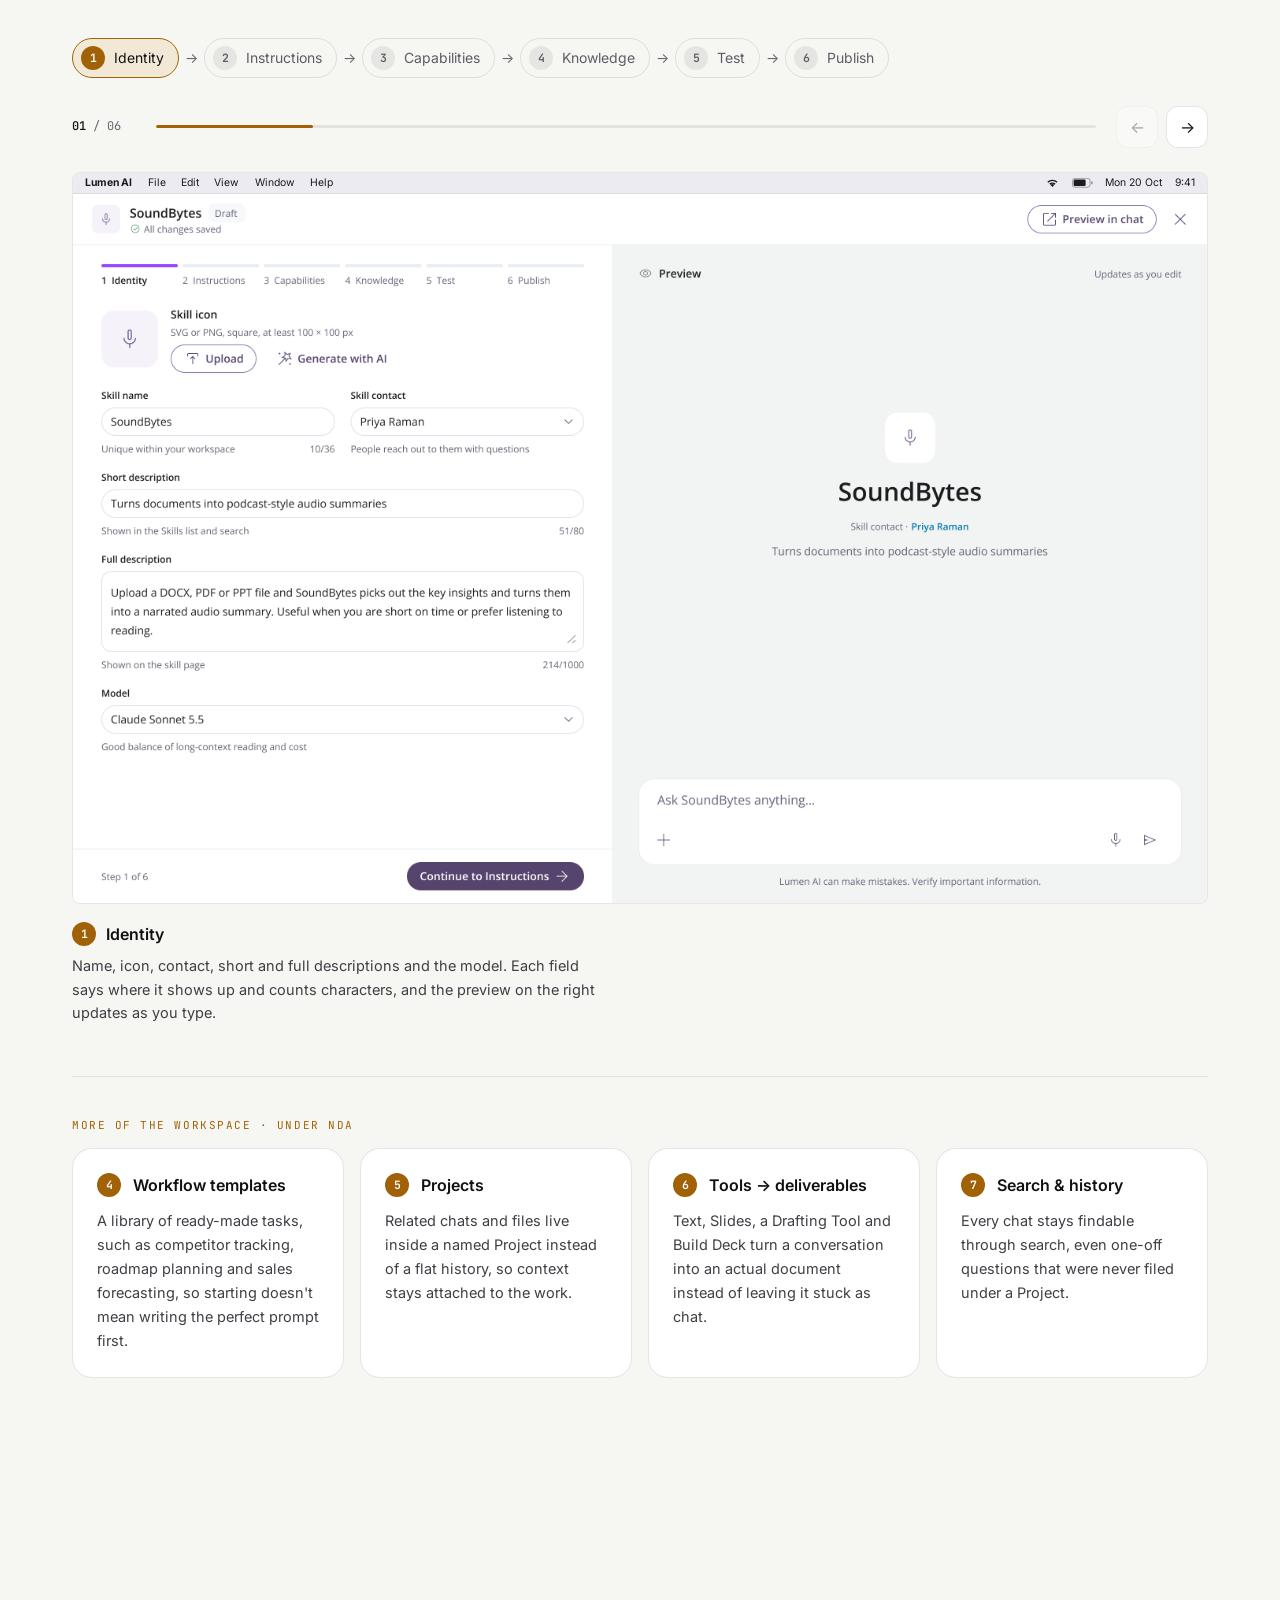
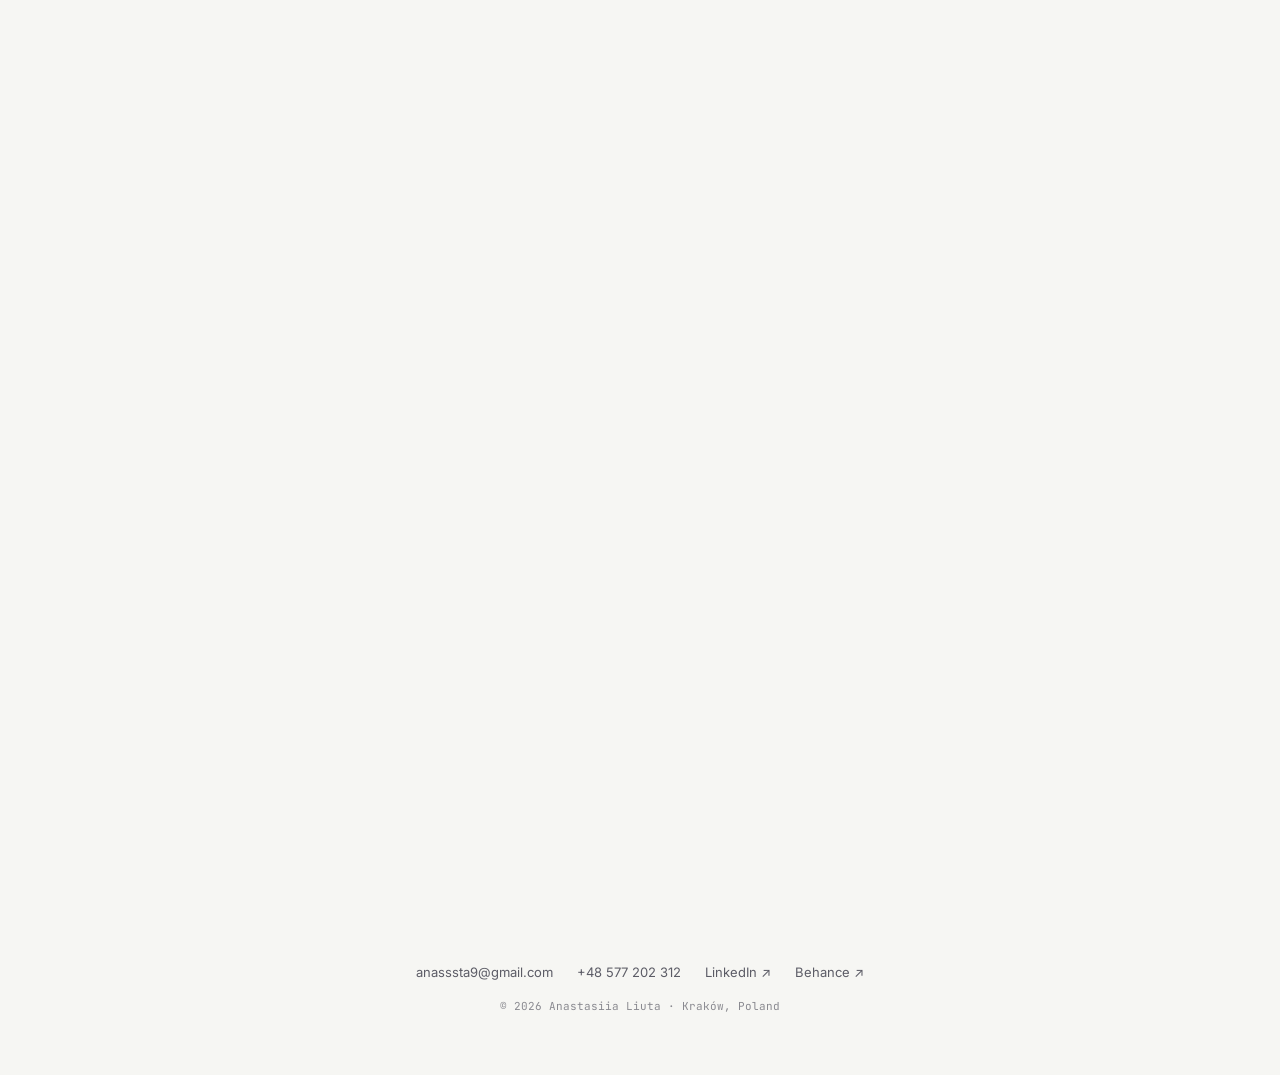
==== commit b4b64791: "Lumen AI: add Buttons and Inputs to the design system; tiles shown at 1x max Co-Authored-By: Claude " ====
--- a/ai-agent.html
+++ b/ai-agent.html
@@ -286,8 +286,16 @@
 
         <div class="cs-ds__tiles">
           <figure class="cs-ds__tile cs-ds__tile--wide">
-            <div class="cs-shot cs-shot--natural"><img src="assets/lumen-ai/ds-prompt.png" width="900" height="560" loading="lazy" alt="The prompt bar in three of its eight states: empty, typing a question, and with four attached files including one that failed" /></div>
+            <div class="cs-shot cs-shot--natural"><img src="assets/lumen-ai/ds-prompt.png" width="824" height="506" loading="lazy" alt="The prompt bar in three of its eight states: empty, typing a question, and with four attached files including one that failed" /></div>
             <figcaption><b>Prompt bar</b> 8 states, from empty to typing, attached files and a drop zone.</figcaption>
+          </figure>
+          <figure class="cs-ds__tile cs-ds__tile--wide">
+            <div class="cs-shot cs-shot--natural"><img src="assets/lumen-ai/ds-buttons.png" width="912" height="413" loading="lazy" alt="Buttons: primary, secondary and text buttons in default, hovered, focused and disabled states, plus buttons with icons and a small size" /></div>
+            <figcaption><b>Buttons</b> Primary, secondary and text, each in four states, in two sizes and with or without icons: 48 variants.</figcaption>
+          </figure>
+          <figure class="cs-ds__tile cs-ds__tile--wide">
+            <div class="cs-shot cs-shot--natural"><img src="assets/lumen-ai/ds-inputs.png" width="1076" height="516" loading="lazy" alt="Inputs: text field, dropdown and text area in default, focused, error, selected and disabled states, with labels, helper text and counters" /></div>
+            <figcaption><b>Inputs</b> Text field, dropdown and text area with label, helper text, counter and error, in every state from empty to disabled.</figcaption>
           </figure>
           <figure class="cs-ds__tile cs-ds__tile--wide">
             <div class="cs-shot cs-shot--natural"><img src="assets/lumen-ai/ds-controls.png" width="1242" height="312" loading="lazy" alt="Controls: switch on and off, checkbox states, radio buttons, tabs, coloured tags and four alert types" /></div>
--- a/style.css
+++ b/style.css
@@ -1842,6 +1842,8 @@
 .cs-ds__tiles { display: grid; grid-template-columns: repeat(2, minmax(0, 1fr)); gap: 16px; margin-top: 16px; }
 .cs-ds__tile { display: flex; flex-direction: column; gap: 12px; }
 .cs-ds__tile--wide { grid-column: 1 / -1; }
+.cs-ds__tile .cs-shot { background: #f5f2fa; display: flex; justify-content: center; }
+.cs-ds__tile .cs-shot img { width: auto; max-width: 100%; height: auto; }
 .cs-ds__tile figcaption { font-size: 14px; line-height: 1.55; color: var(--ink-soft); }
 .cs-ds__tile figcaption b { color: var(--ink); font-weight: 600; }
 
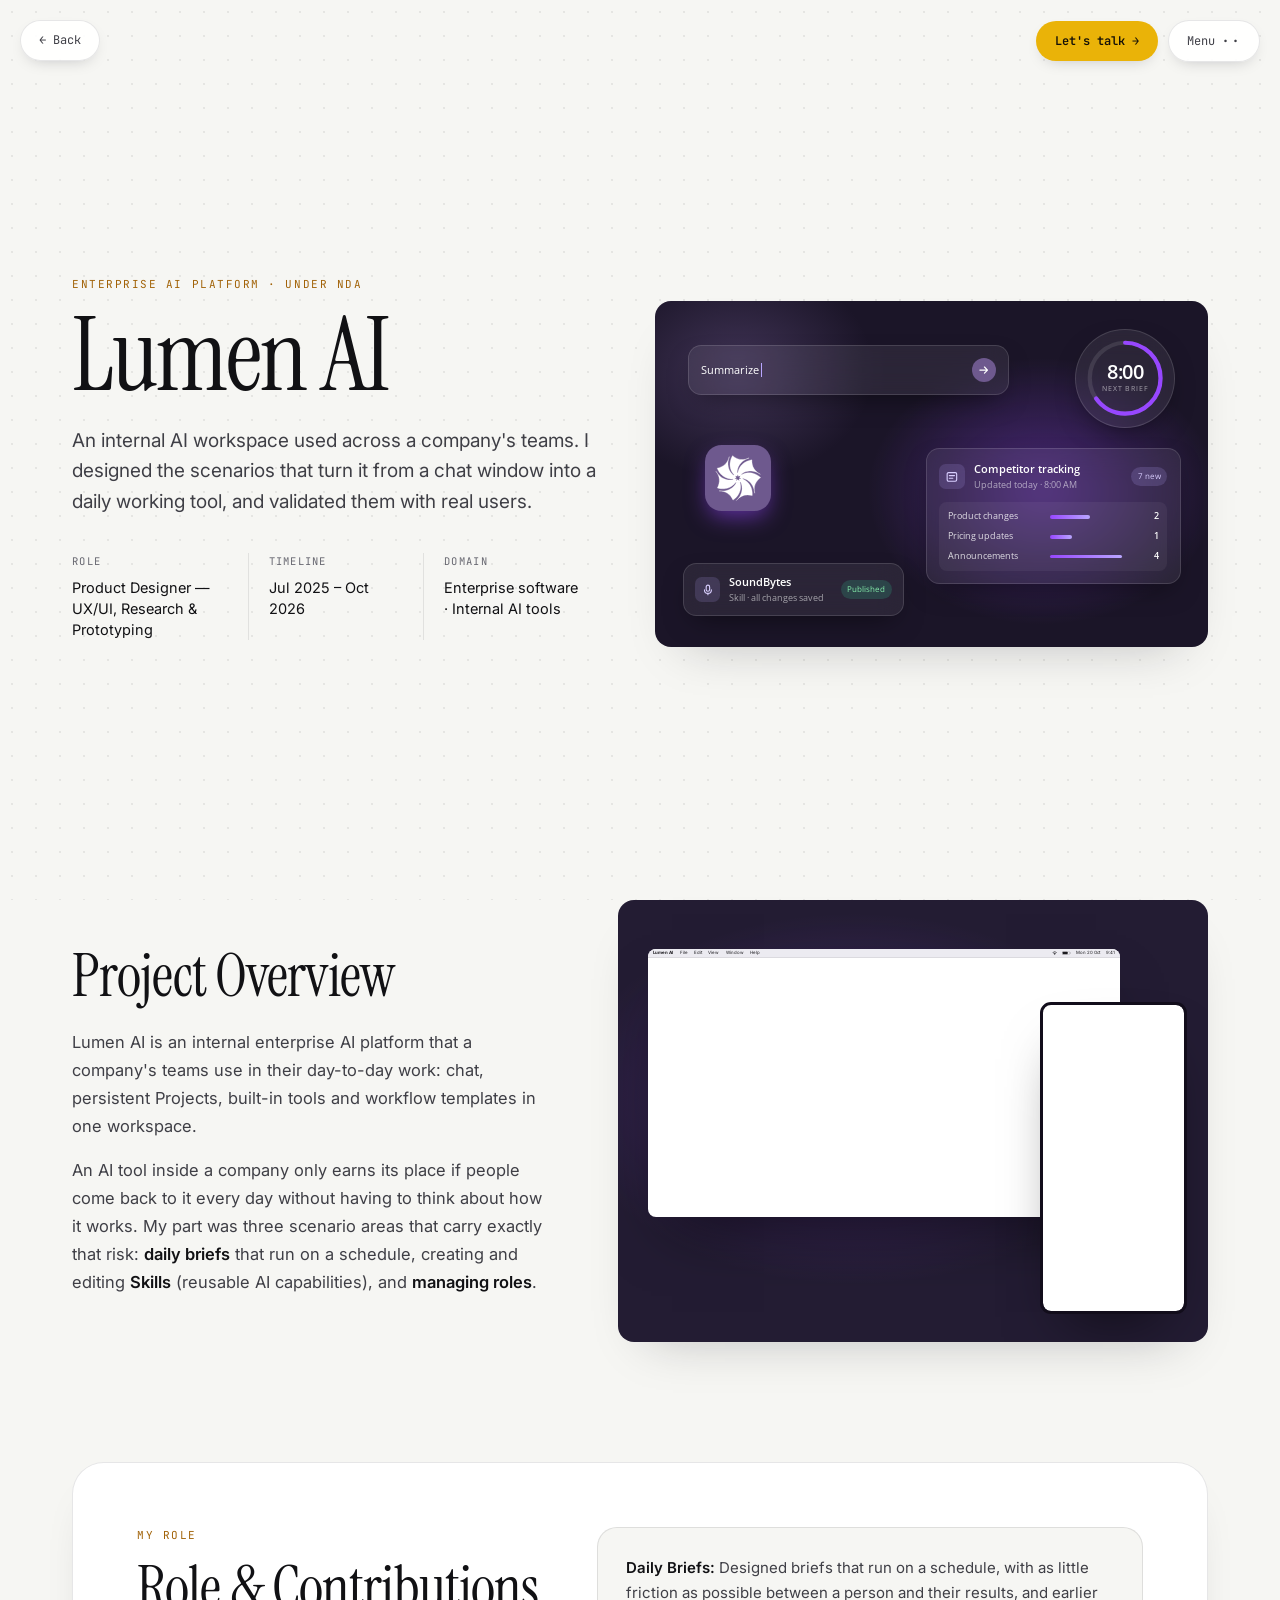
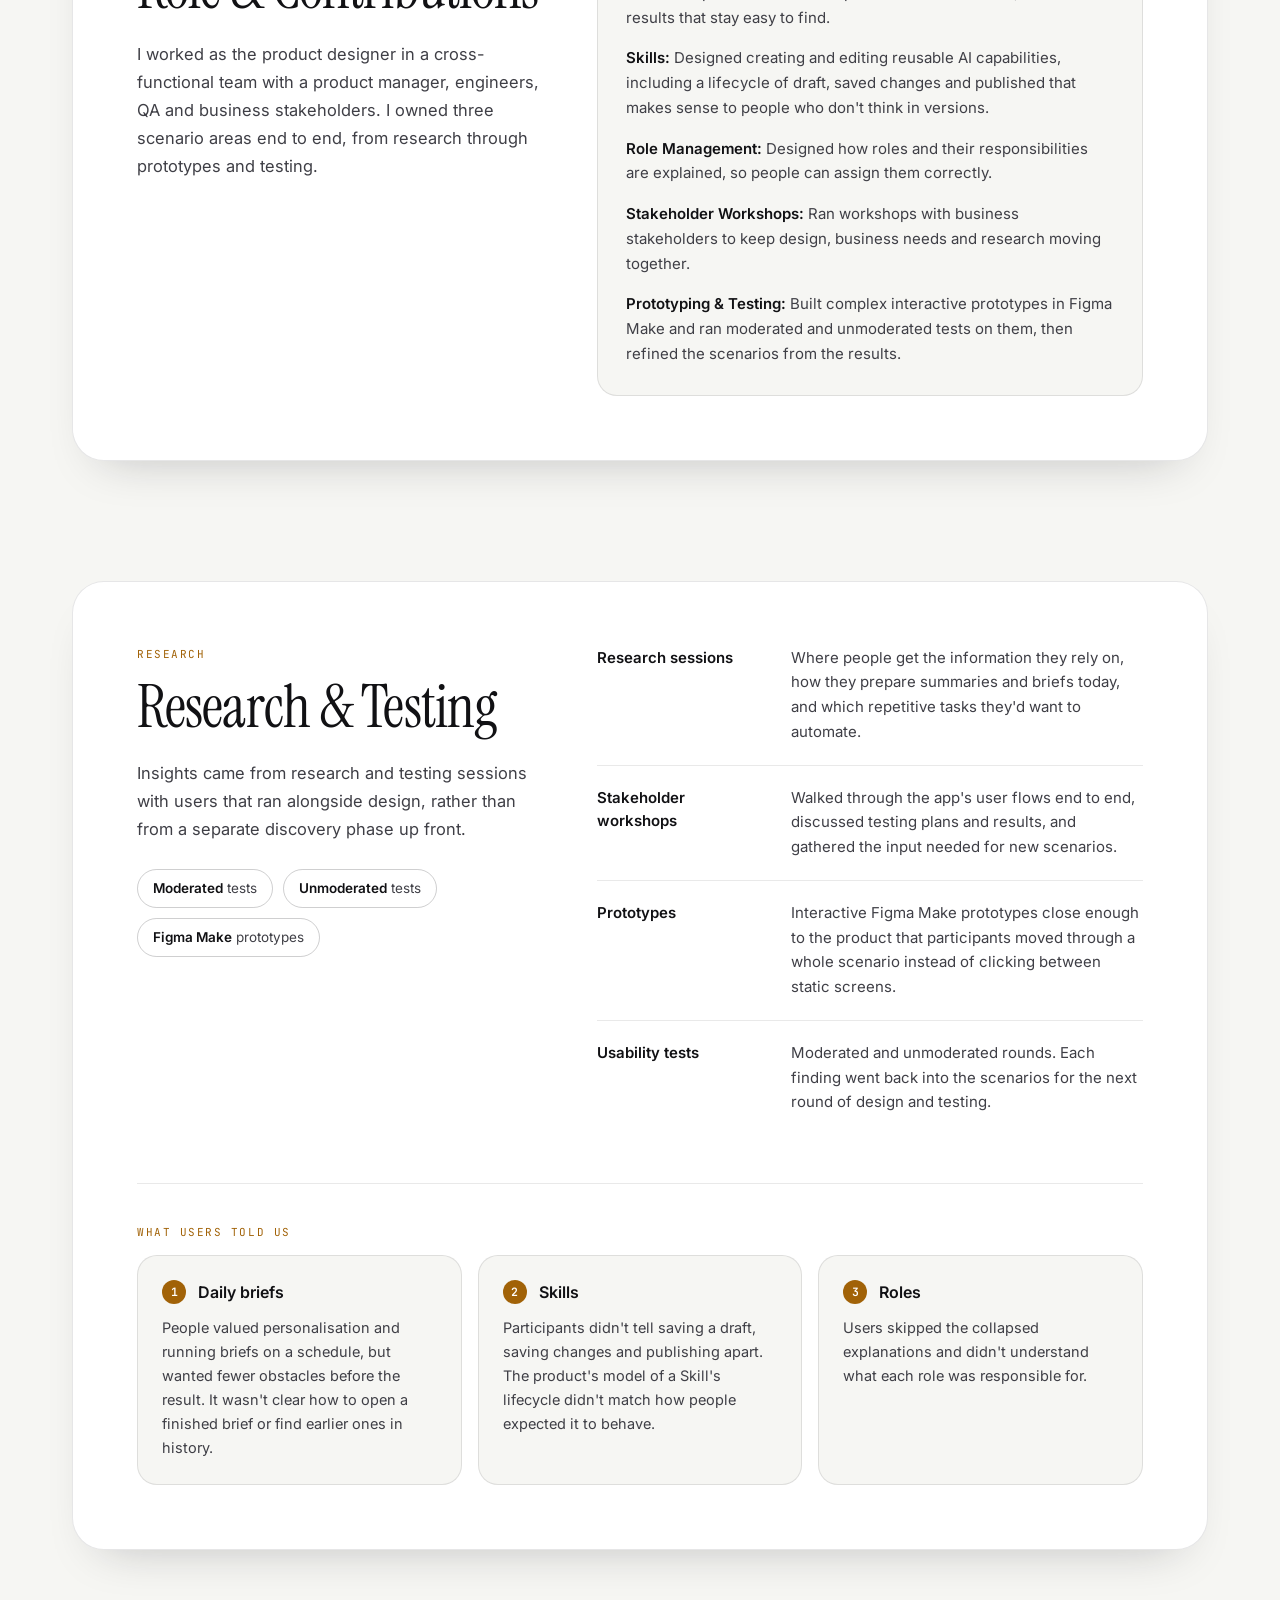
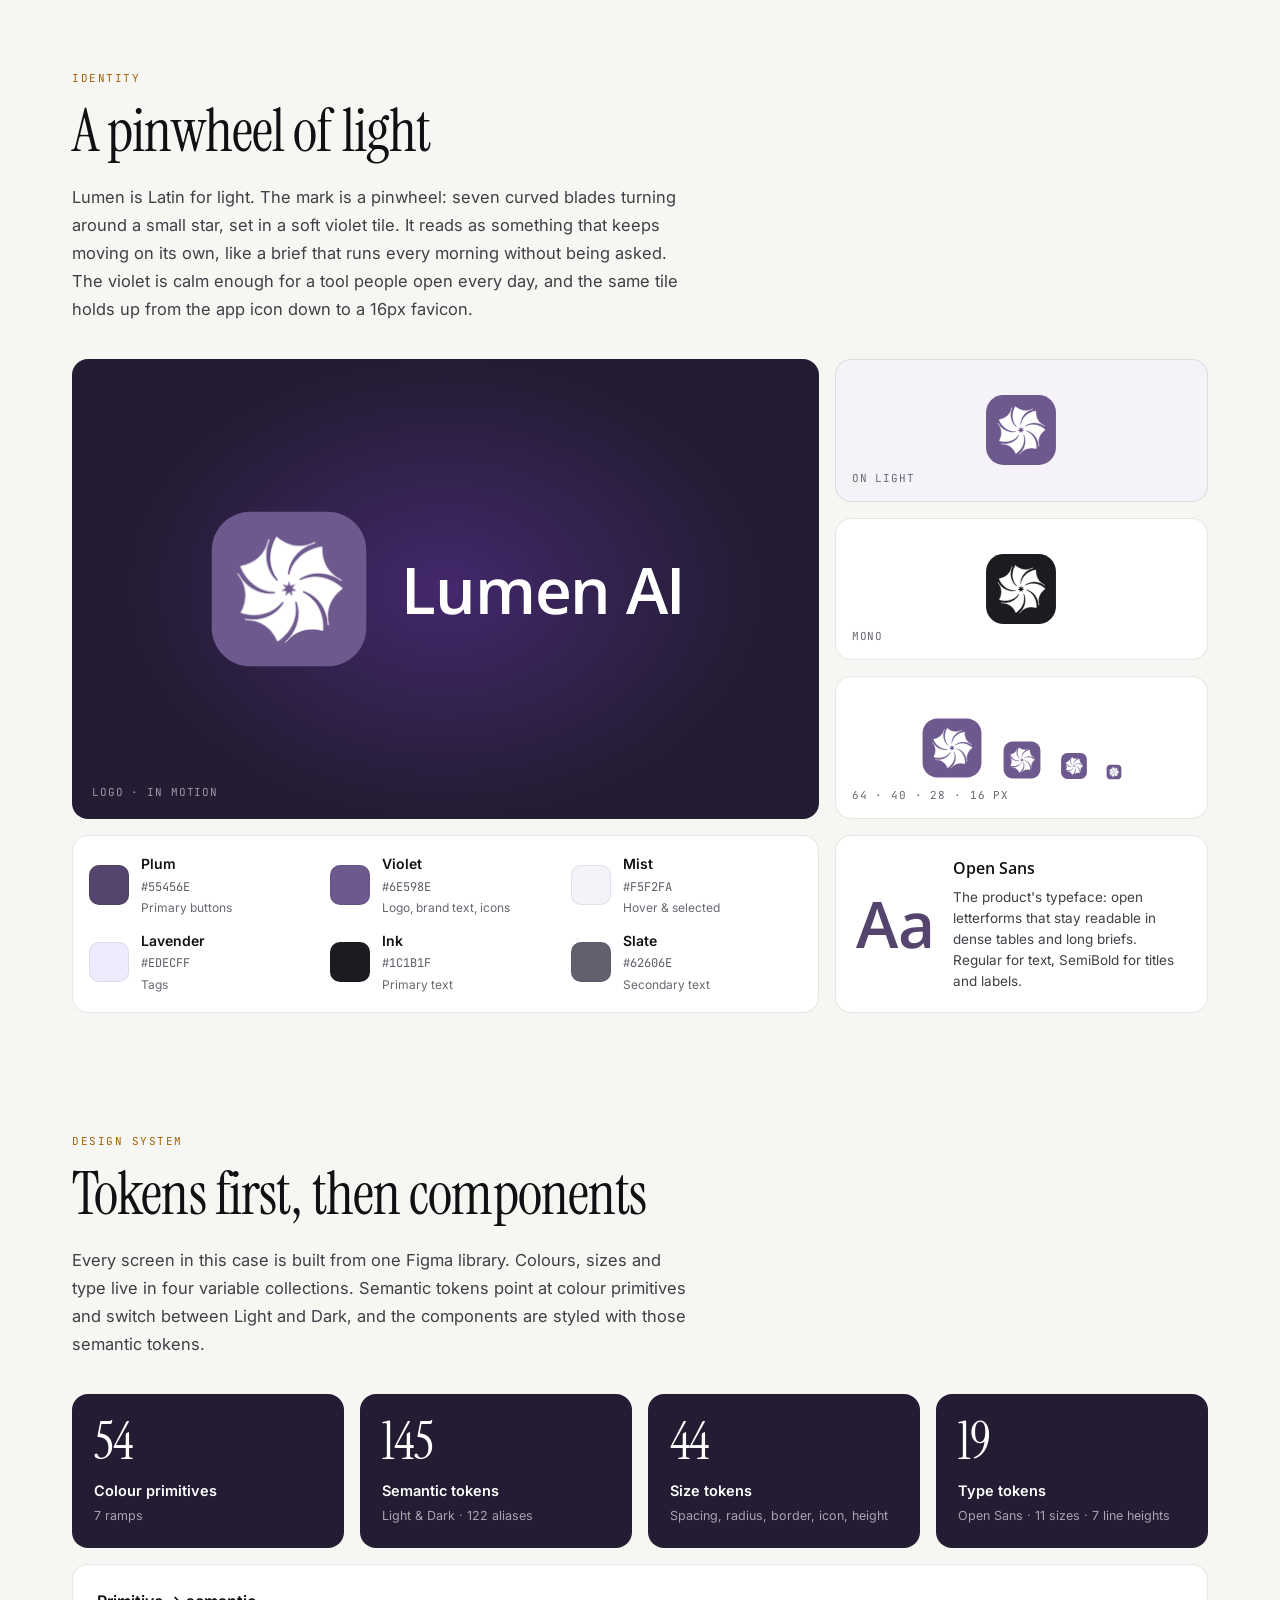
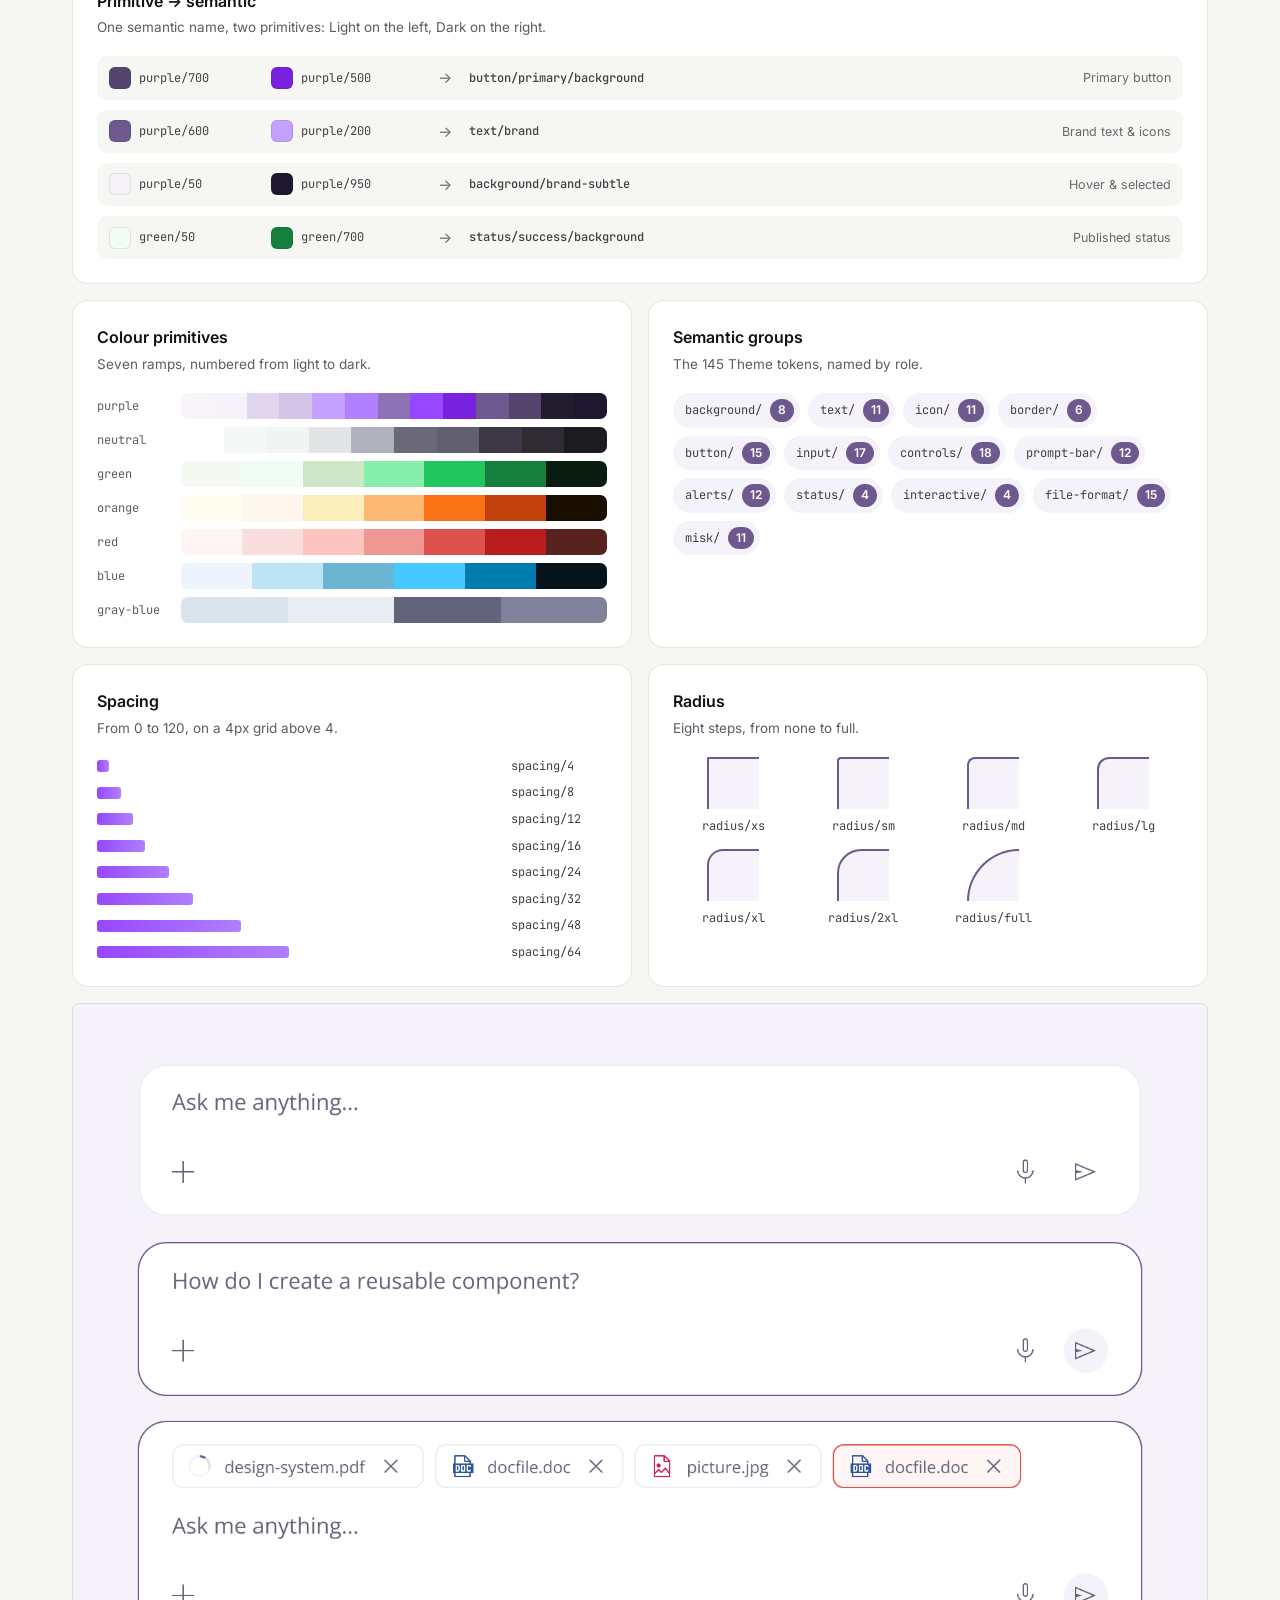
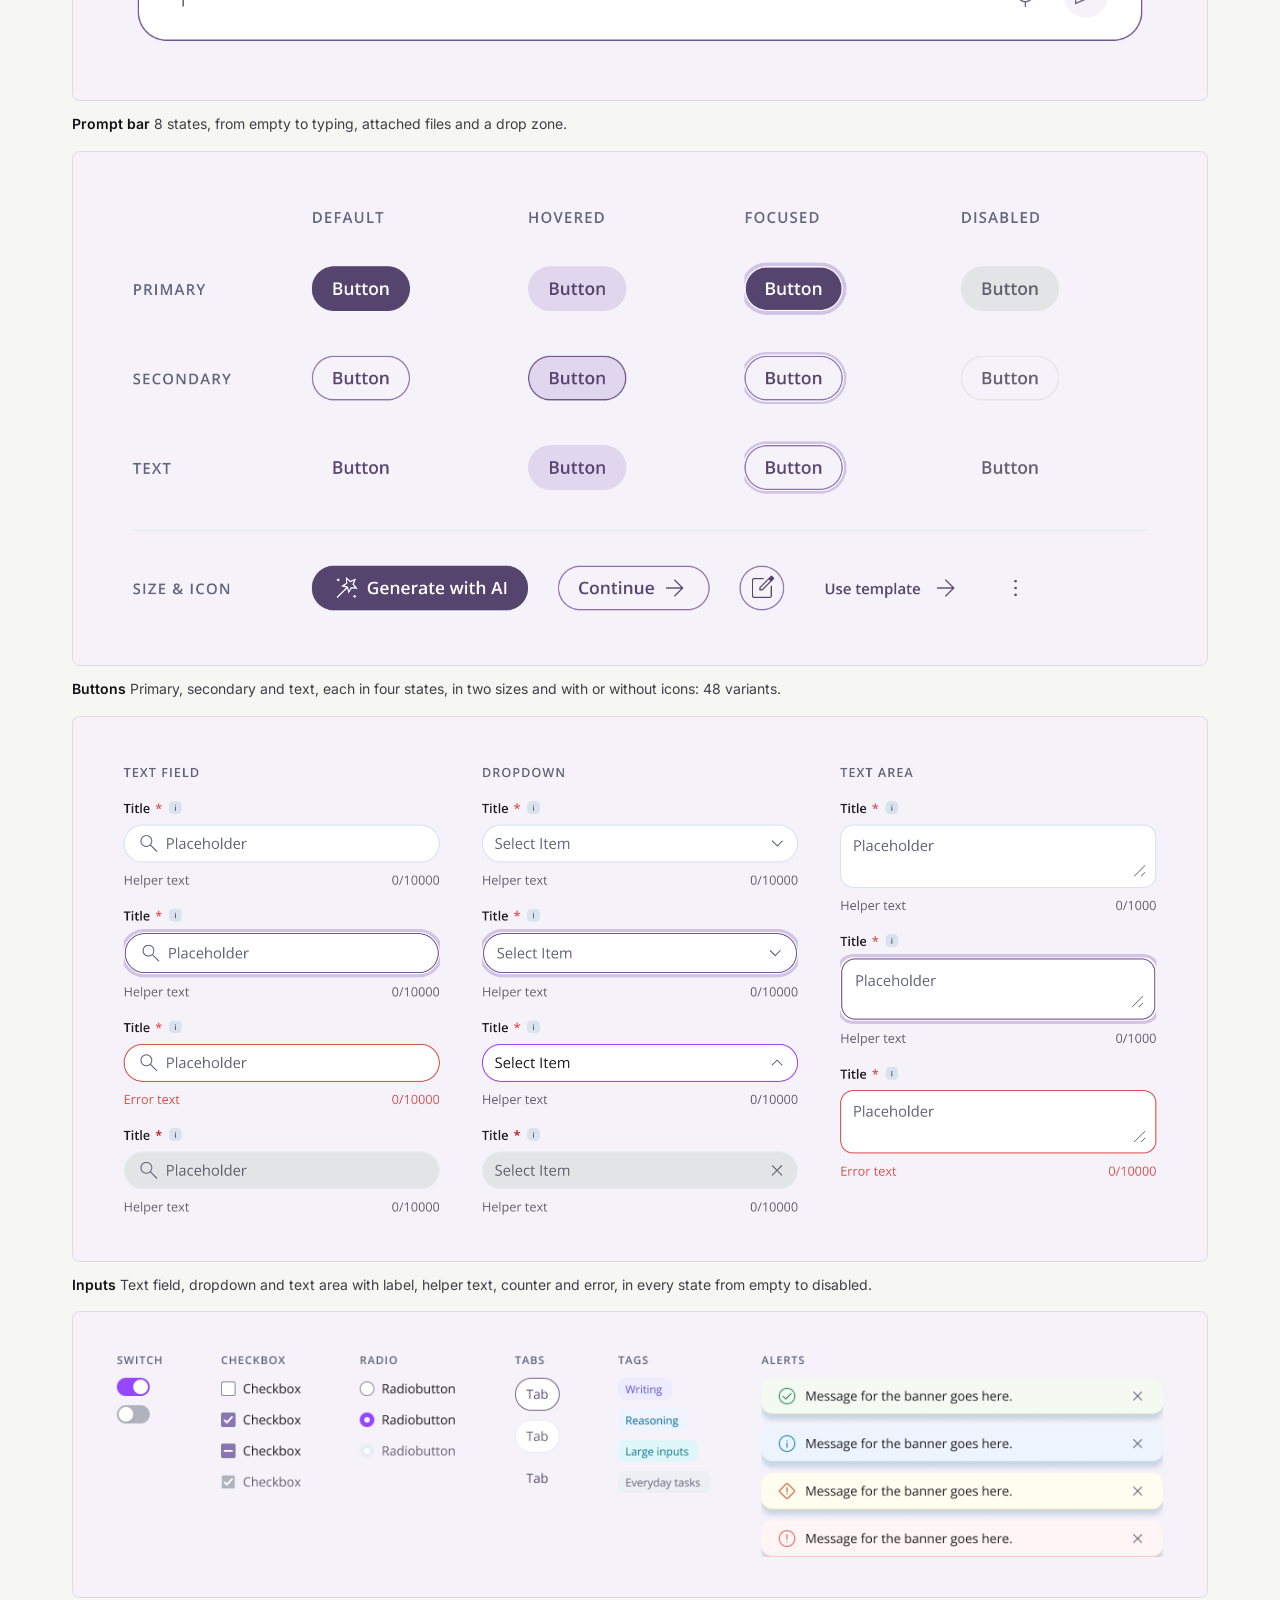
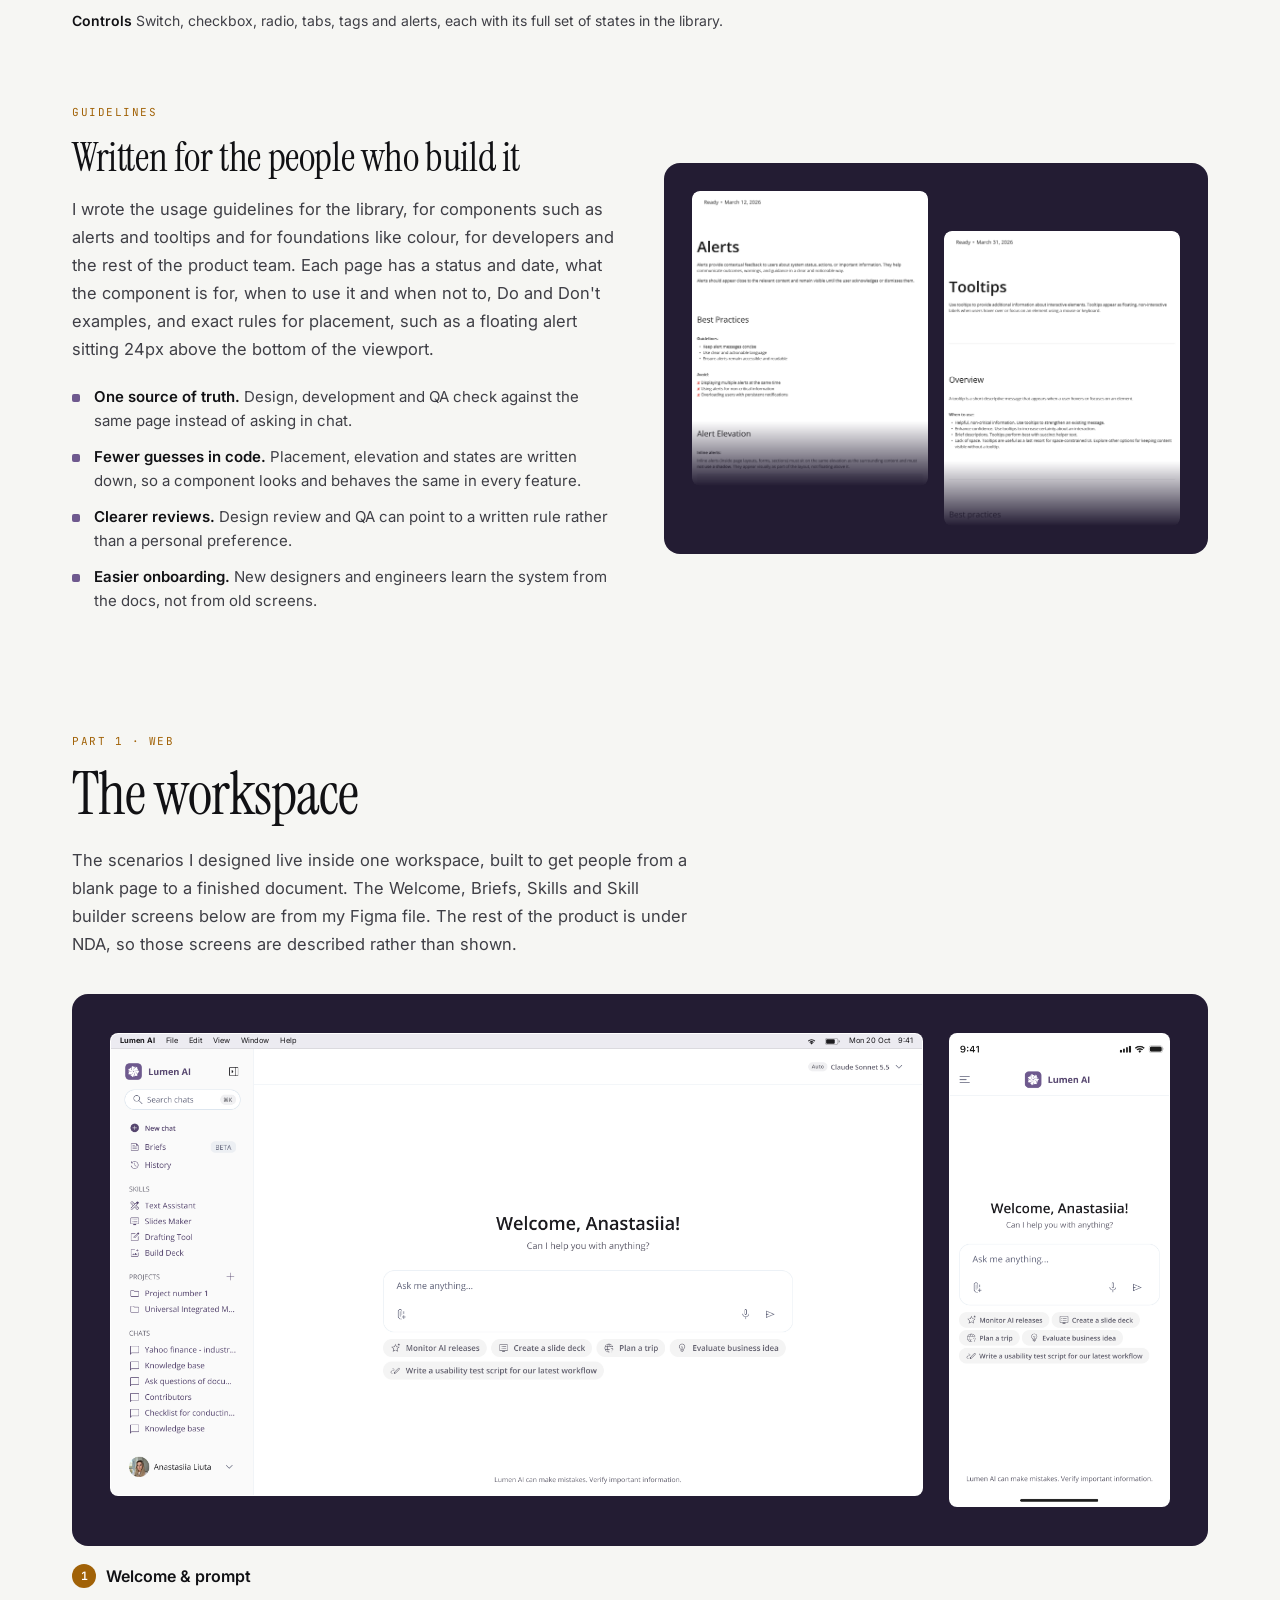
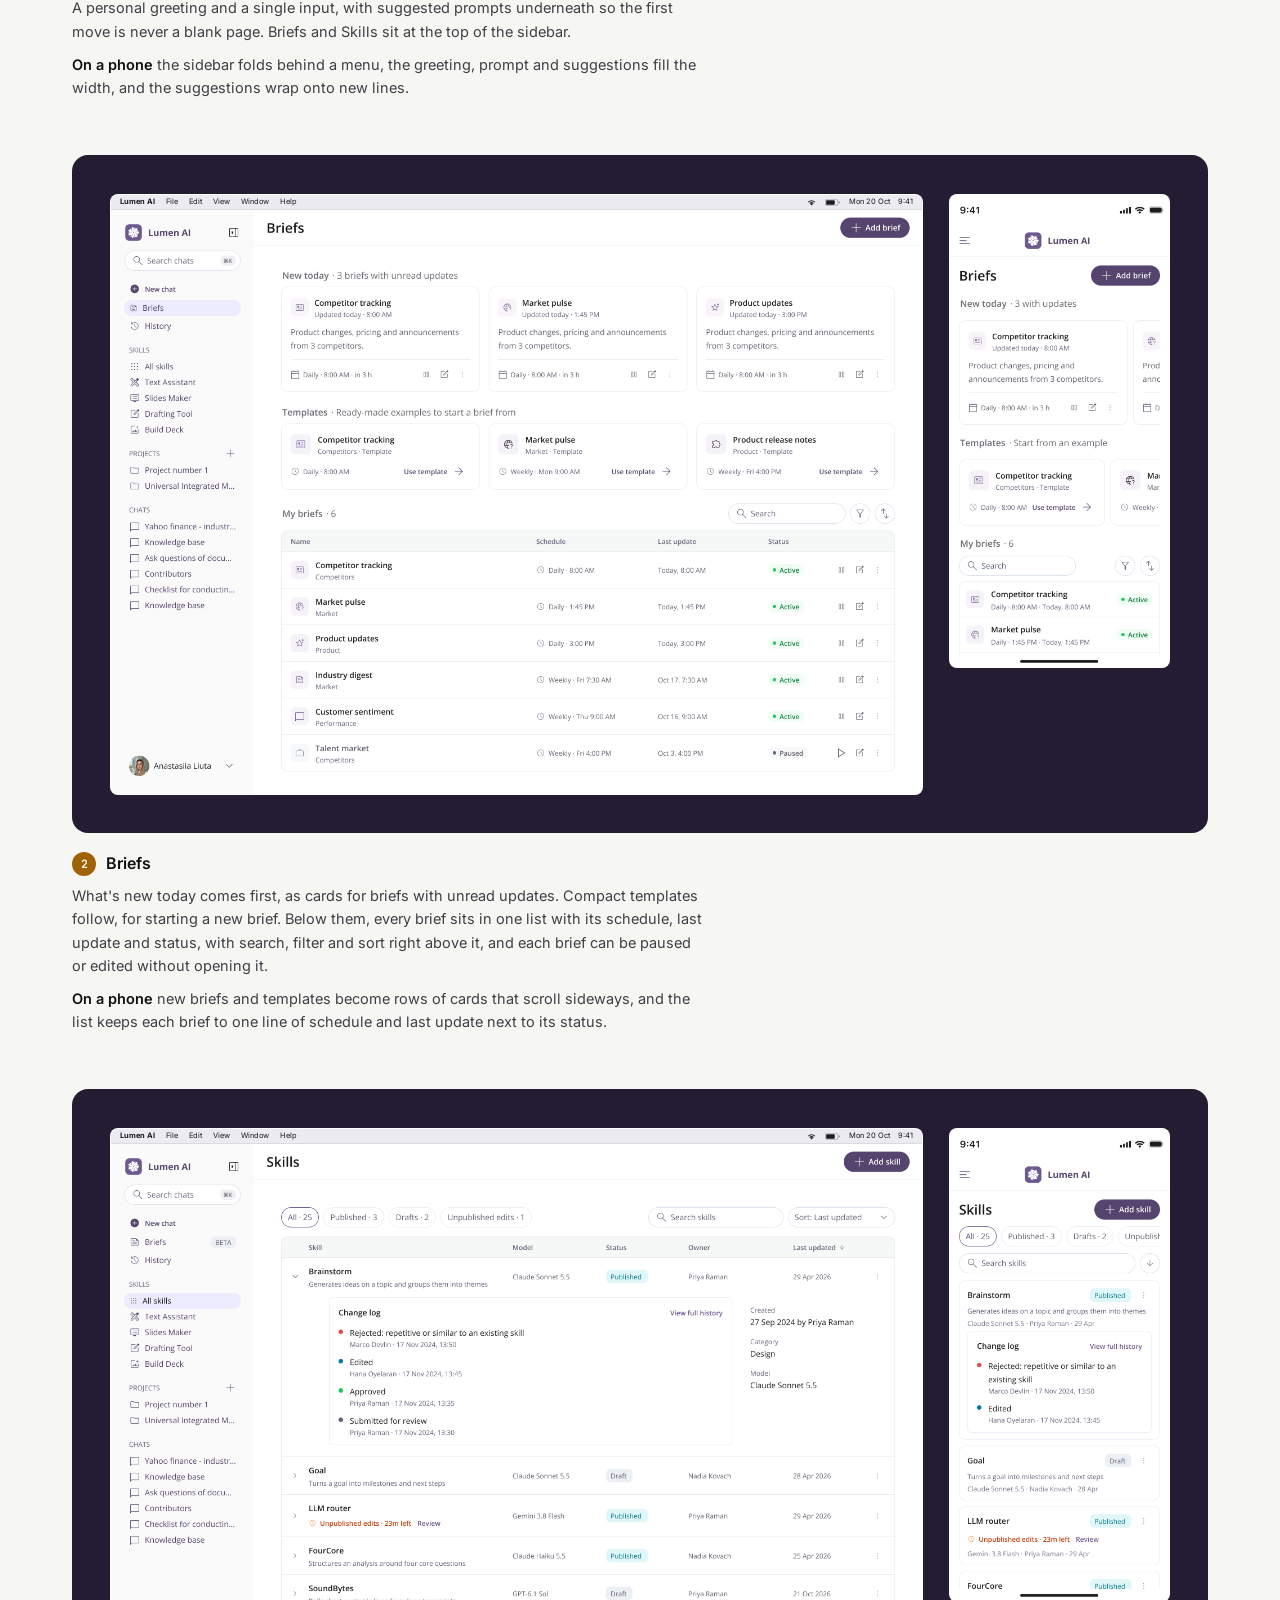
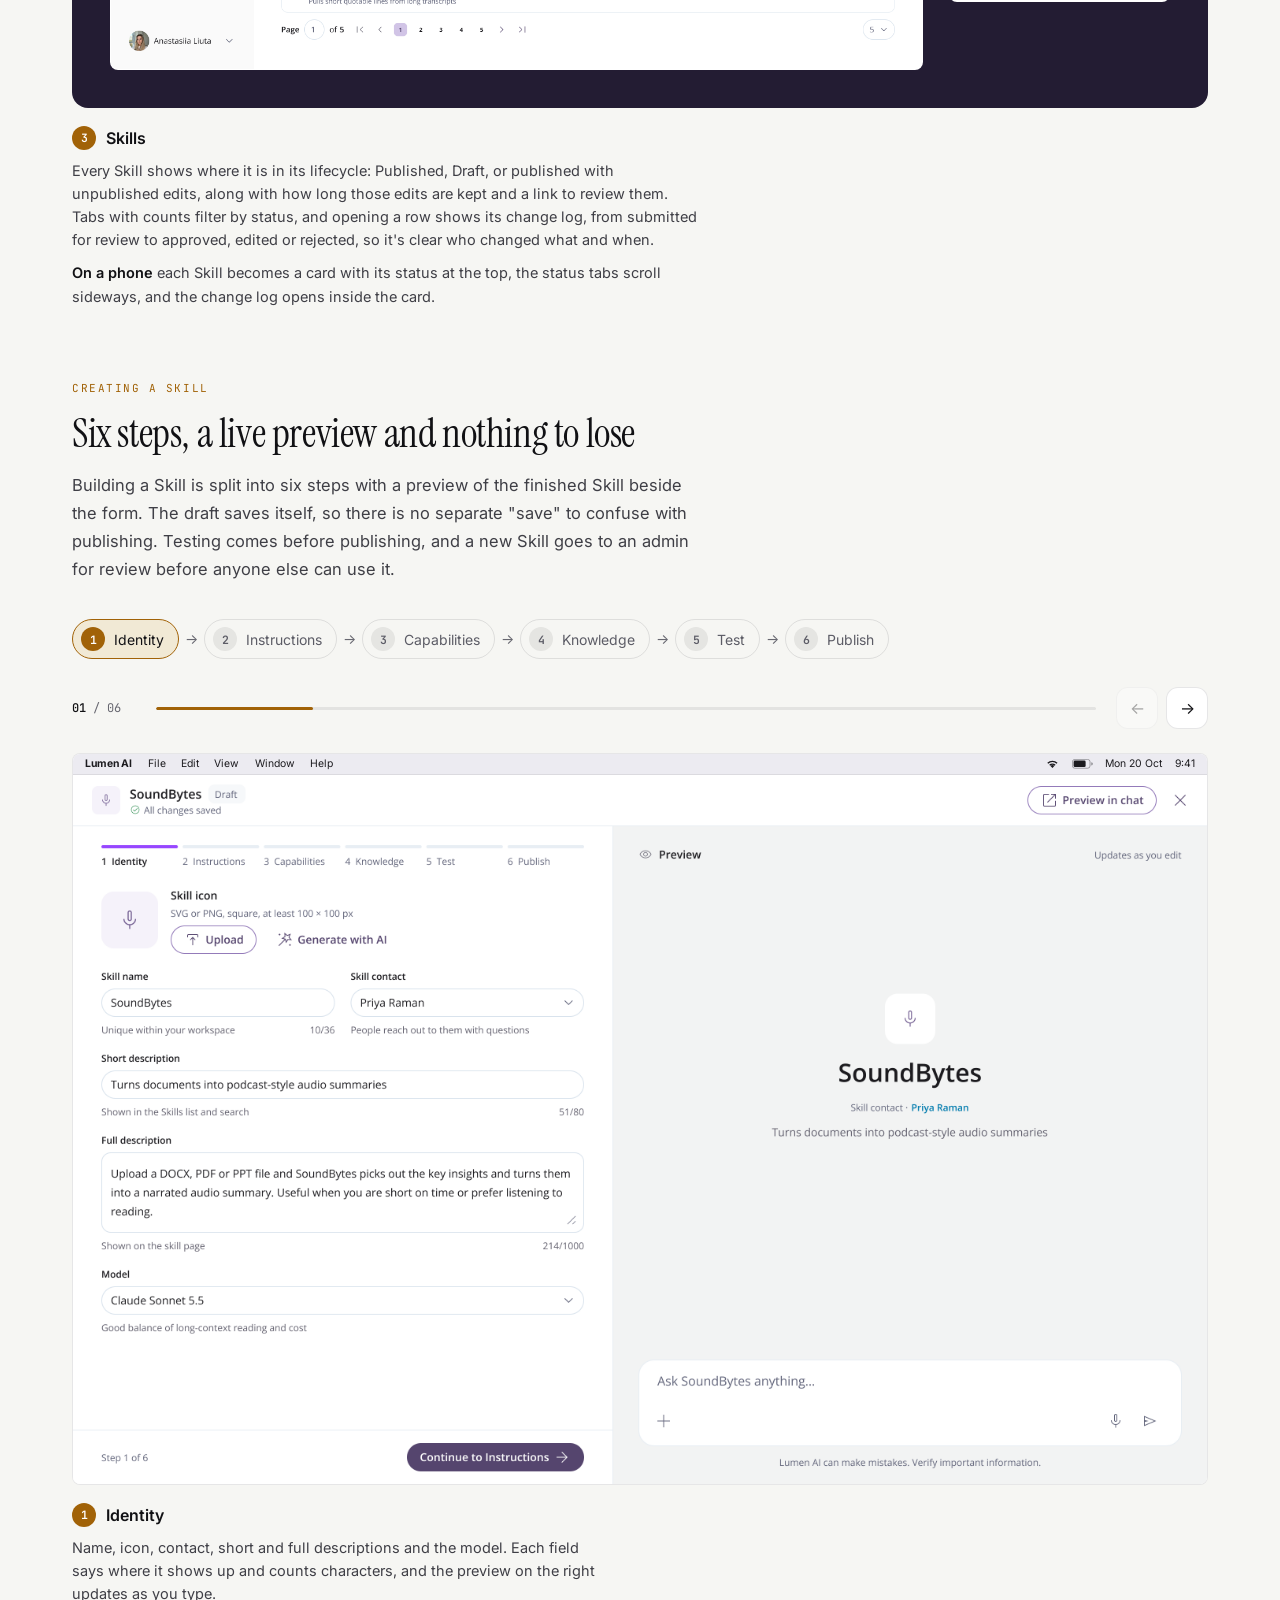
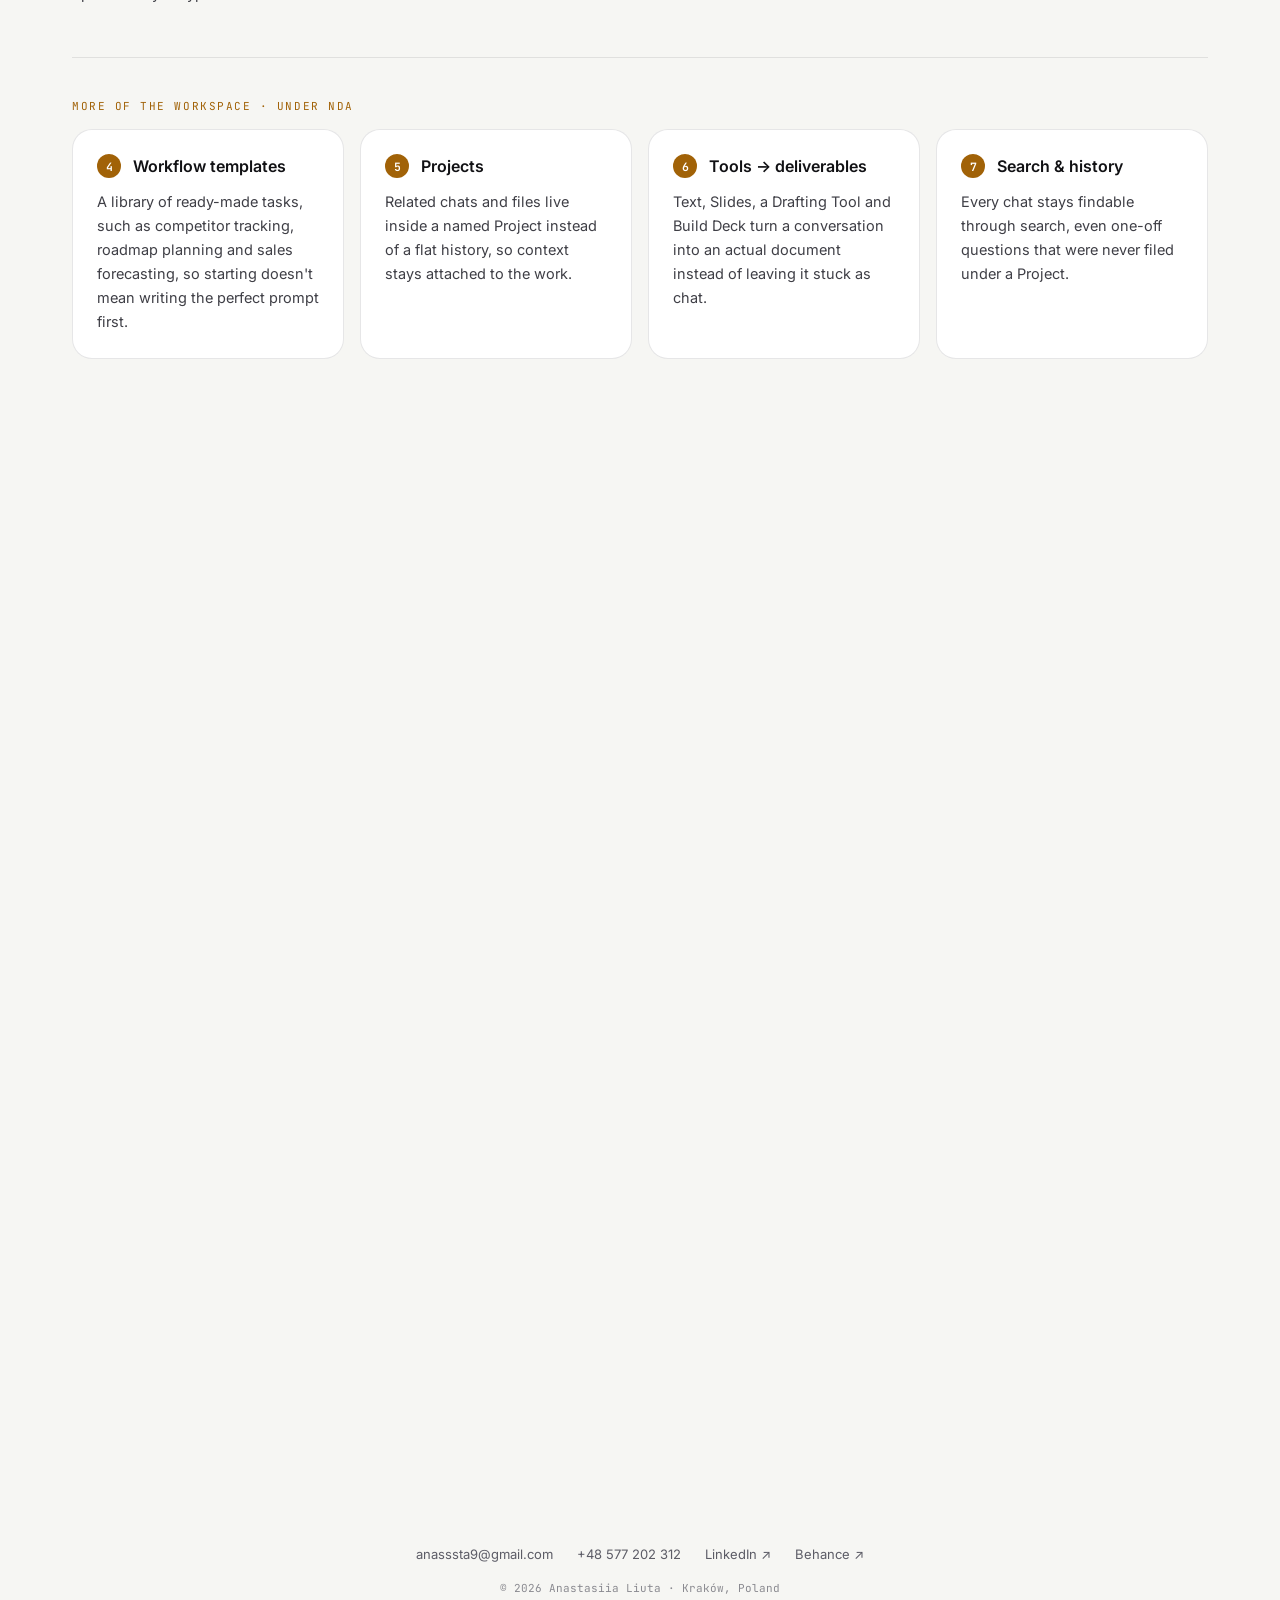
==== commit 52c6f41b: "Lumen AI: guidelines block — docs written for developers and the team, with value points Co-Authored" ====
--- a/ai-agent.html
+++ b/ai-agent.html
@@ -301,6 +301,30 @@
             <div class="cs-shot cs-shot--natural"><img src="assets/lumen-ai/ds-controls.png" width="1242" height="312" loading="lazy" alt="Controls: switch on and off, checkbox states, radio buttons, tabs, coloured tags and four alert types" /></div>
             <figcaption><b>Controls</b> Switch, checkbox, radio, tabs, tags and alerts, each with its full set of states in the library.</figcaption>
           </figure>
+        </div>
+
+        <div class="cs-guides">
+          <div class="cs-guides__text">
+            <span class="cs-eyebrow">Guidelines</span>
+            <h3 class="cs-h3">Written for the people who build it</h3>
+            <p class="cs-lead">
+              I wrote the usage guidelines for the library, for components such as alerts and tooltips
+              and for foundations like colour, for developers and the rest of the product team. Each page
+              has a status and date, what the component is for, when to use it and when not to, Do and
+              Don't examples, and exact rules for placement, such as a floating alert sitting 24px above
+              the bottom of the viewport.
+            </p>
+            <ul class="cs-guides__value">
+              <li><b>One source of truth.</b> Design, development and QA check against the same page instead of asking in chat.</li>
+              <li><b>Fewer guesses in code.</b> Placement, elevation and states are written down, so a component looks and behaves the same in every feature.</li>
+              <li><b>Clearer reviews.</b> Design review and QA can point to a written rule rather than a personal preference.</li>
+              <li><b>Easier onboarding.</b> New designers and engineers learn the system from the docs, not from old screens.</li>
+            </ul>
+          </div>
+          <div class="cs-guides__pages">
+            <figure class="cs-guides__page"><img src="assets/lumen-ai/guide-alerts.png" width="1000" height="1250" loading="lazy" alt="Guideline page for Alerts: status and date, purpose, best practices with guidelines and things to avoid, and the start of the elevation rules" /></figure>
+            <figure class="cs-guides__page"><img src="assets/lumen-ai/guide-tooltips.png" width="1000" height="1250" loading="lazy" alt="Guideline page for Tooltips: status and date, overview, when to use them, and best practices with Do and Don't examples" /></figure>
+          </div>
         </div>
       </div>
     </section>
--- a/style.css
+++ b/style.css
@@ -1855,3 +1855,25 @@
   .cs-ds__sem { grid-column: 1 / -1; }
   .cs-ds__use { grid-column: 1 / -1; }
 }
+
+/* ---- Guidelines: the docs written for developers and the team ---- */
+.cs-guides { display: grid; grid-template-columns: minmax(0, 1fr) minmax(0, 1fr); gap: 48px; align-items: center; margin-top: 72px; }
+.cs-guides__value { list-style: none; display: grid; gap: 12px; margin-top: 22px; }
+.cs-guides__value li { position: relative; padding-left: 22px; font-size: 15px; line-height: 1.6; color: var(--ink-soft); }
+.cs-guides__value li::before { content: ''; position: absolute; left: 0; top: 0.62em; width: 8px; height: 8px; border-radius: 2px; background: #6E598E; }
+.cs-guides__value b { color: var(--ink); font-weight: 600; }
+.cs-guides__pages { display: grid; grid-template-columns: 1fr 1fr; gap: 16px; padding: 28px; border-radius: 16px; background: #231c33; }
+.cs-guides__page {
+  aspect-ratio: 4 / 5;
+  overflow: hidden;
+  border-radius: 8px;
+  background: #fff;
+  box-shadow: 0 20px 40px -20px rgba(0, 0, 0, 0.6);
+  -webkit-mask-image: linear-gradient(#000 78%, transparent);
+  mask-image: linear-gradient(#000 78%, transparent);
+}
+.cs-guides__page:nth-child(2) { margin-top: 40px; }
+.cs-guides__page img { width: 100%; height: auto; display: block; }
+@media (max-width: 960px) {
+  .cs-guides { grid-template-columns: 1fr; gap: 28px; }
+}
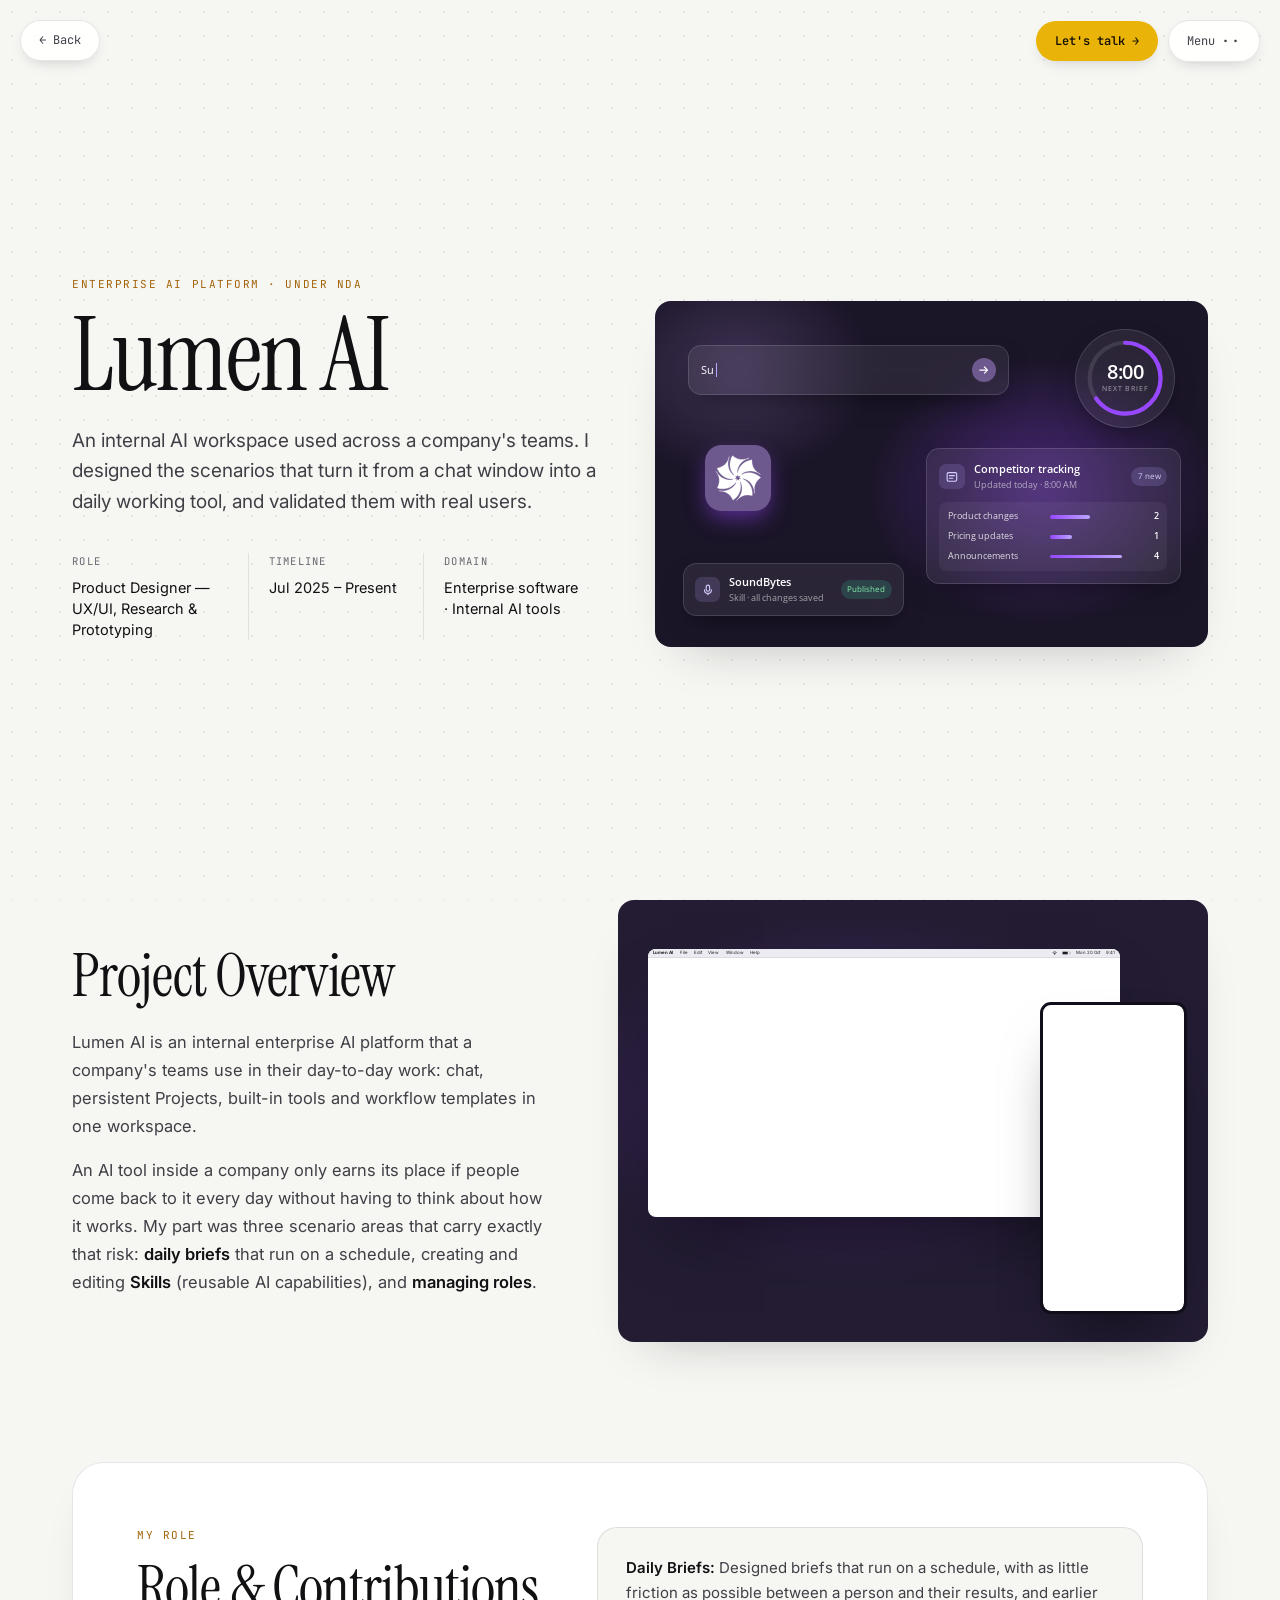
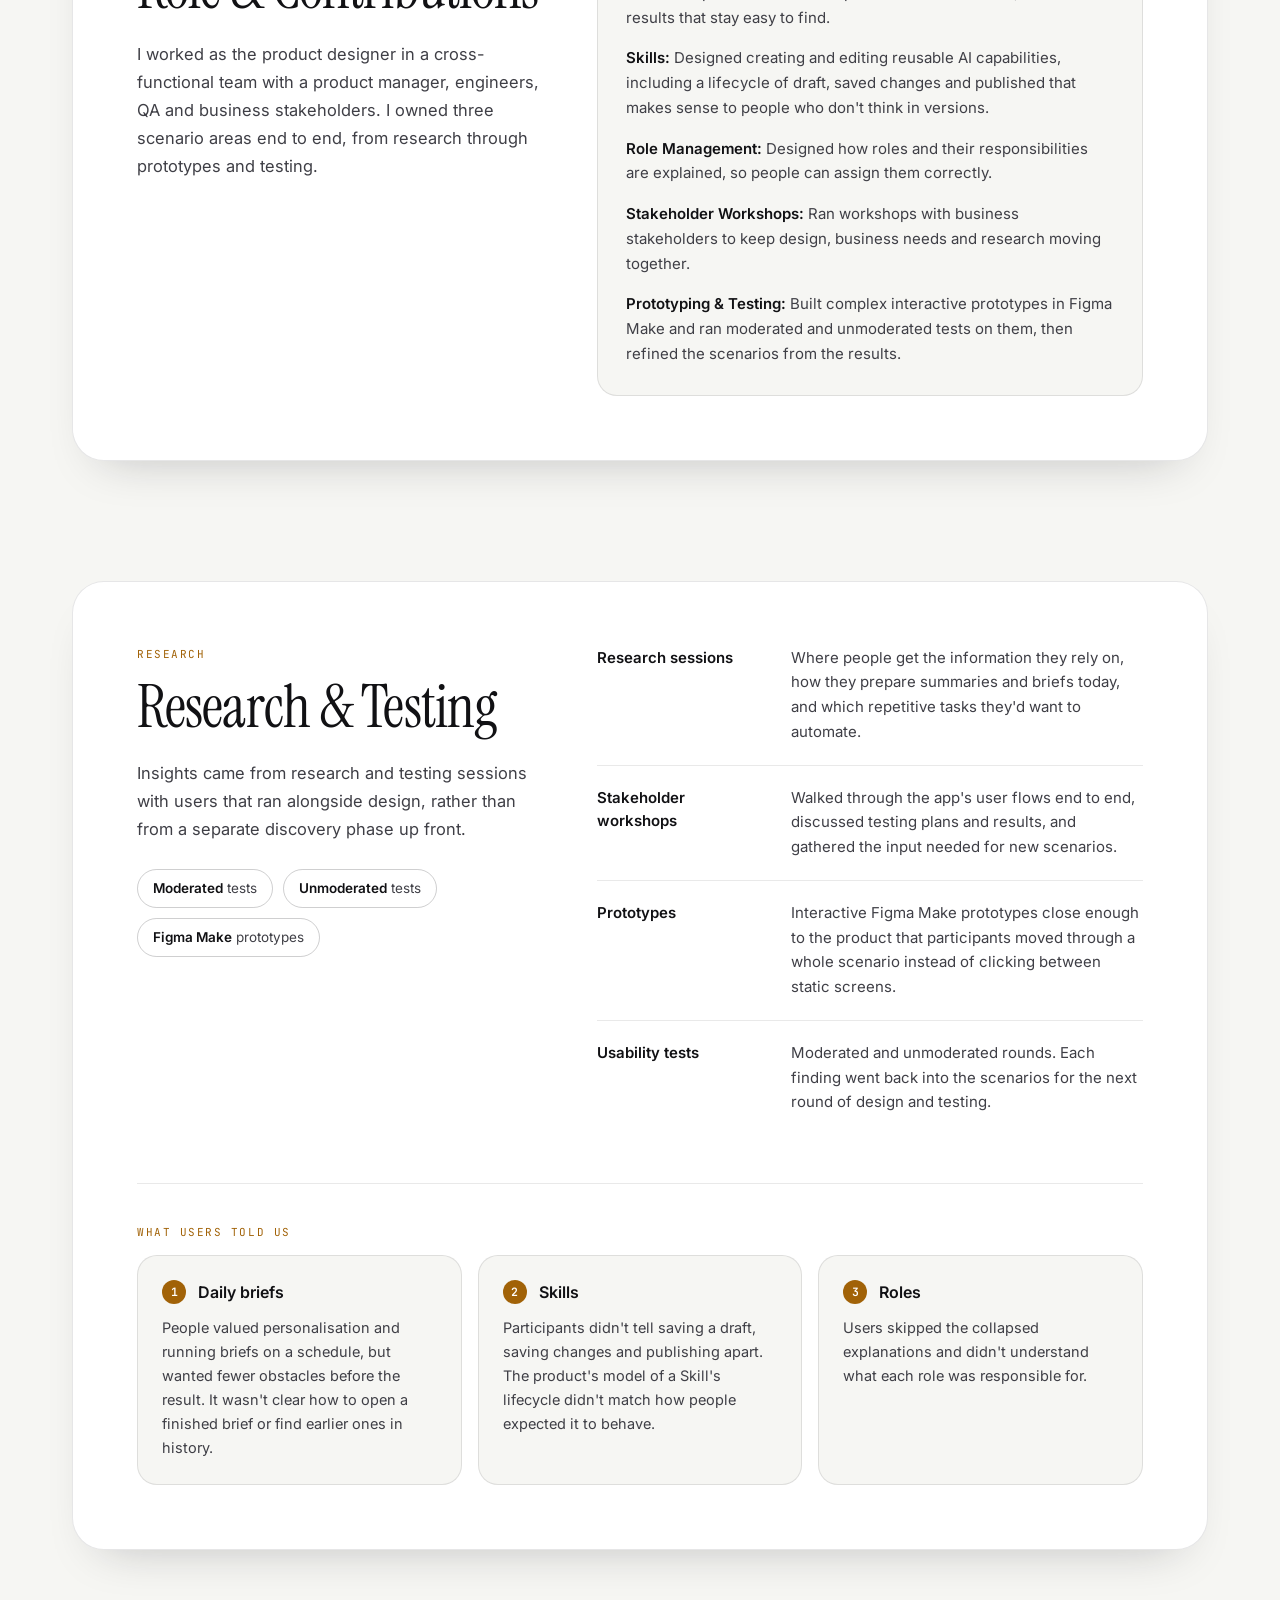
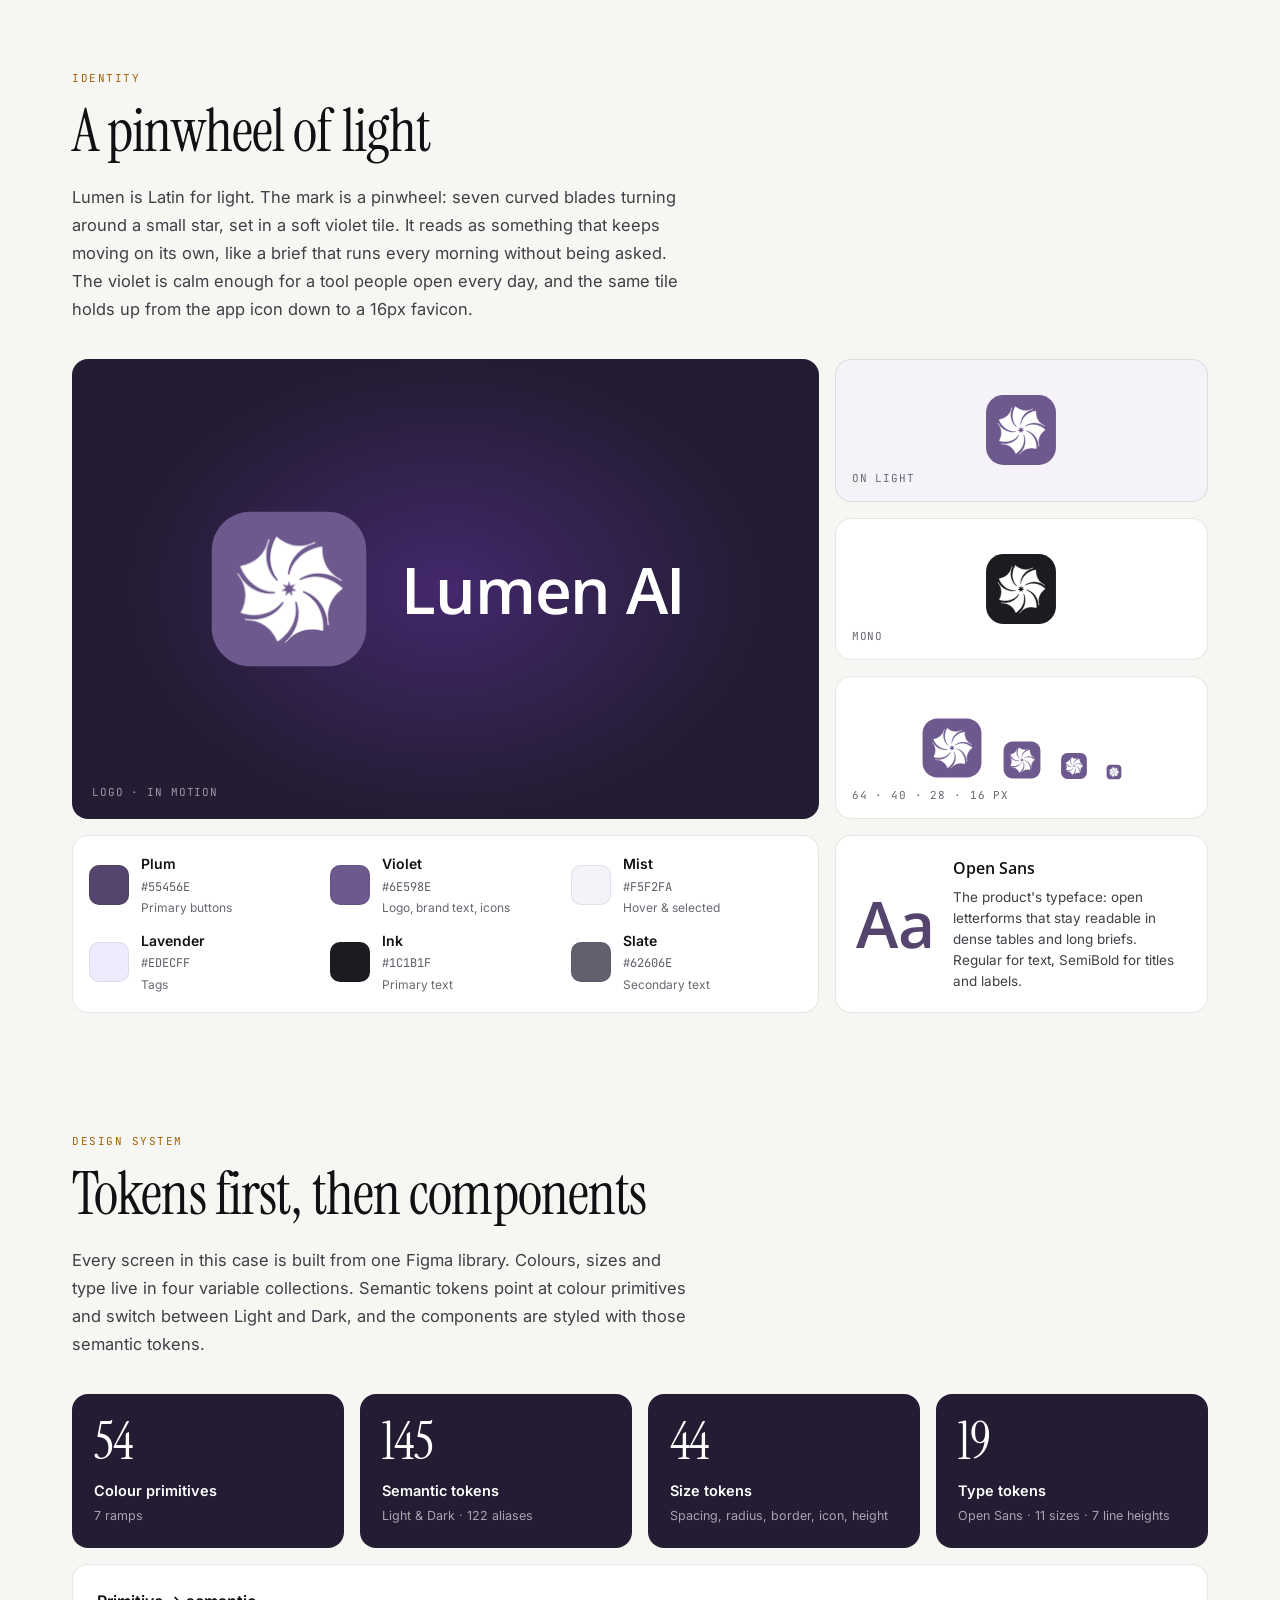
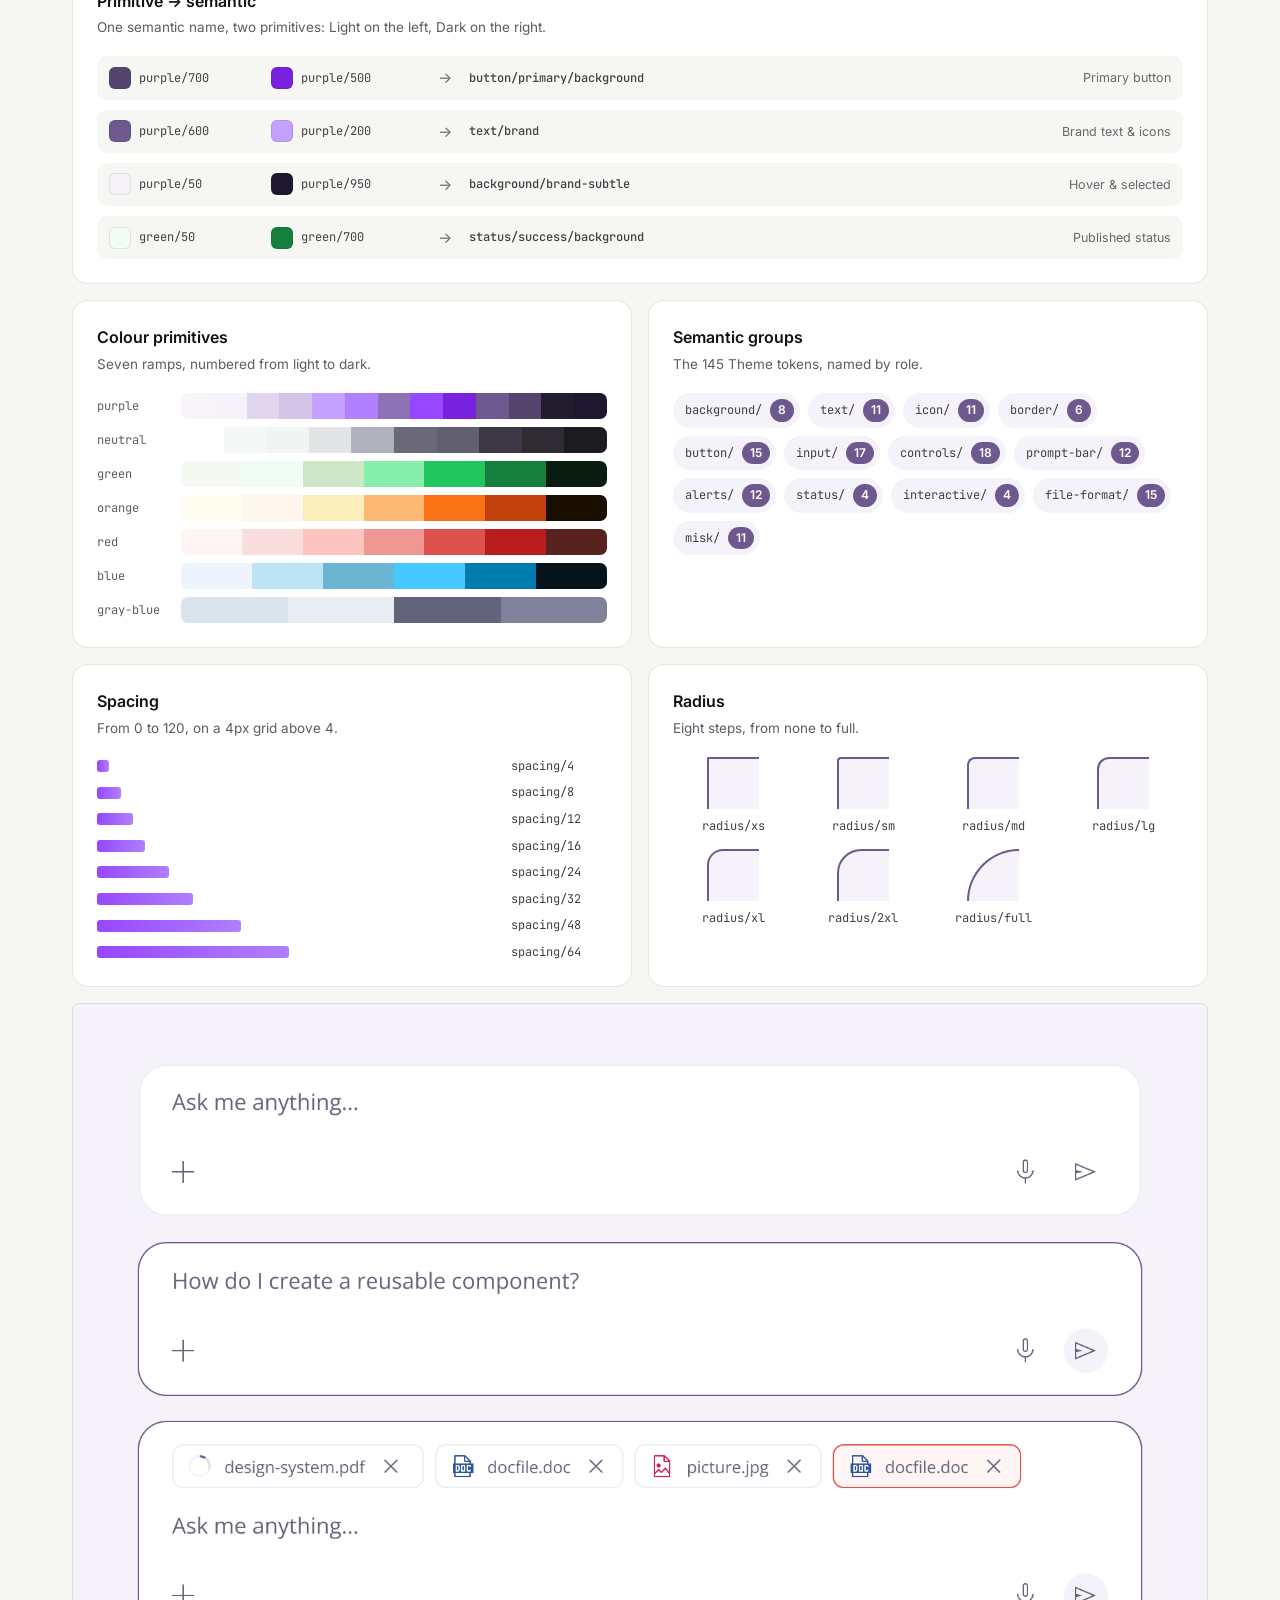
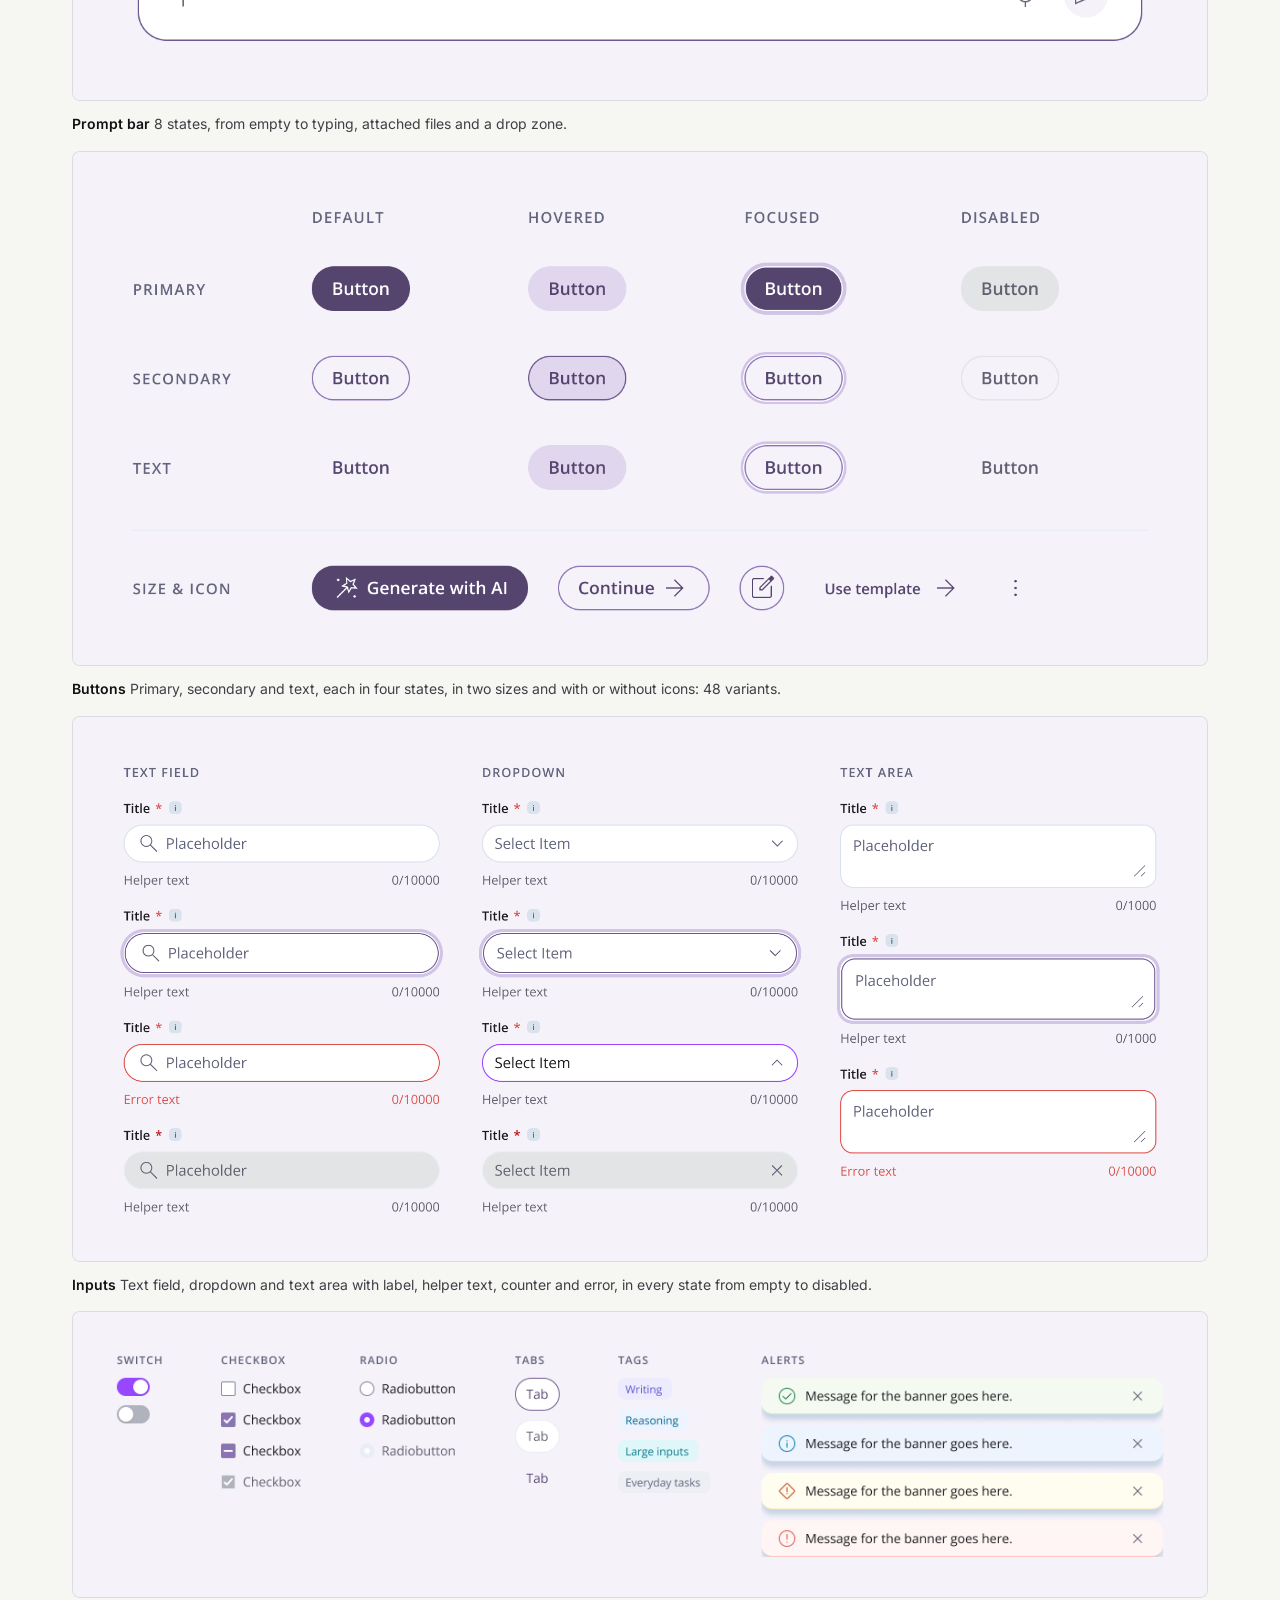
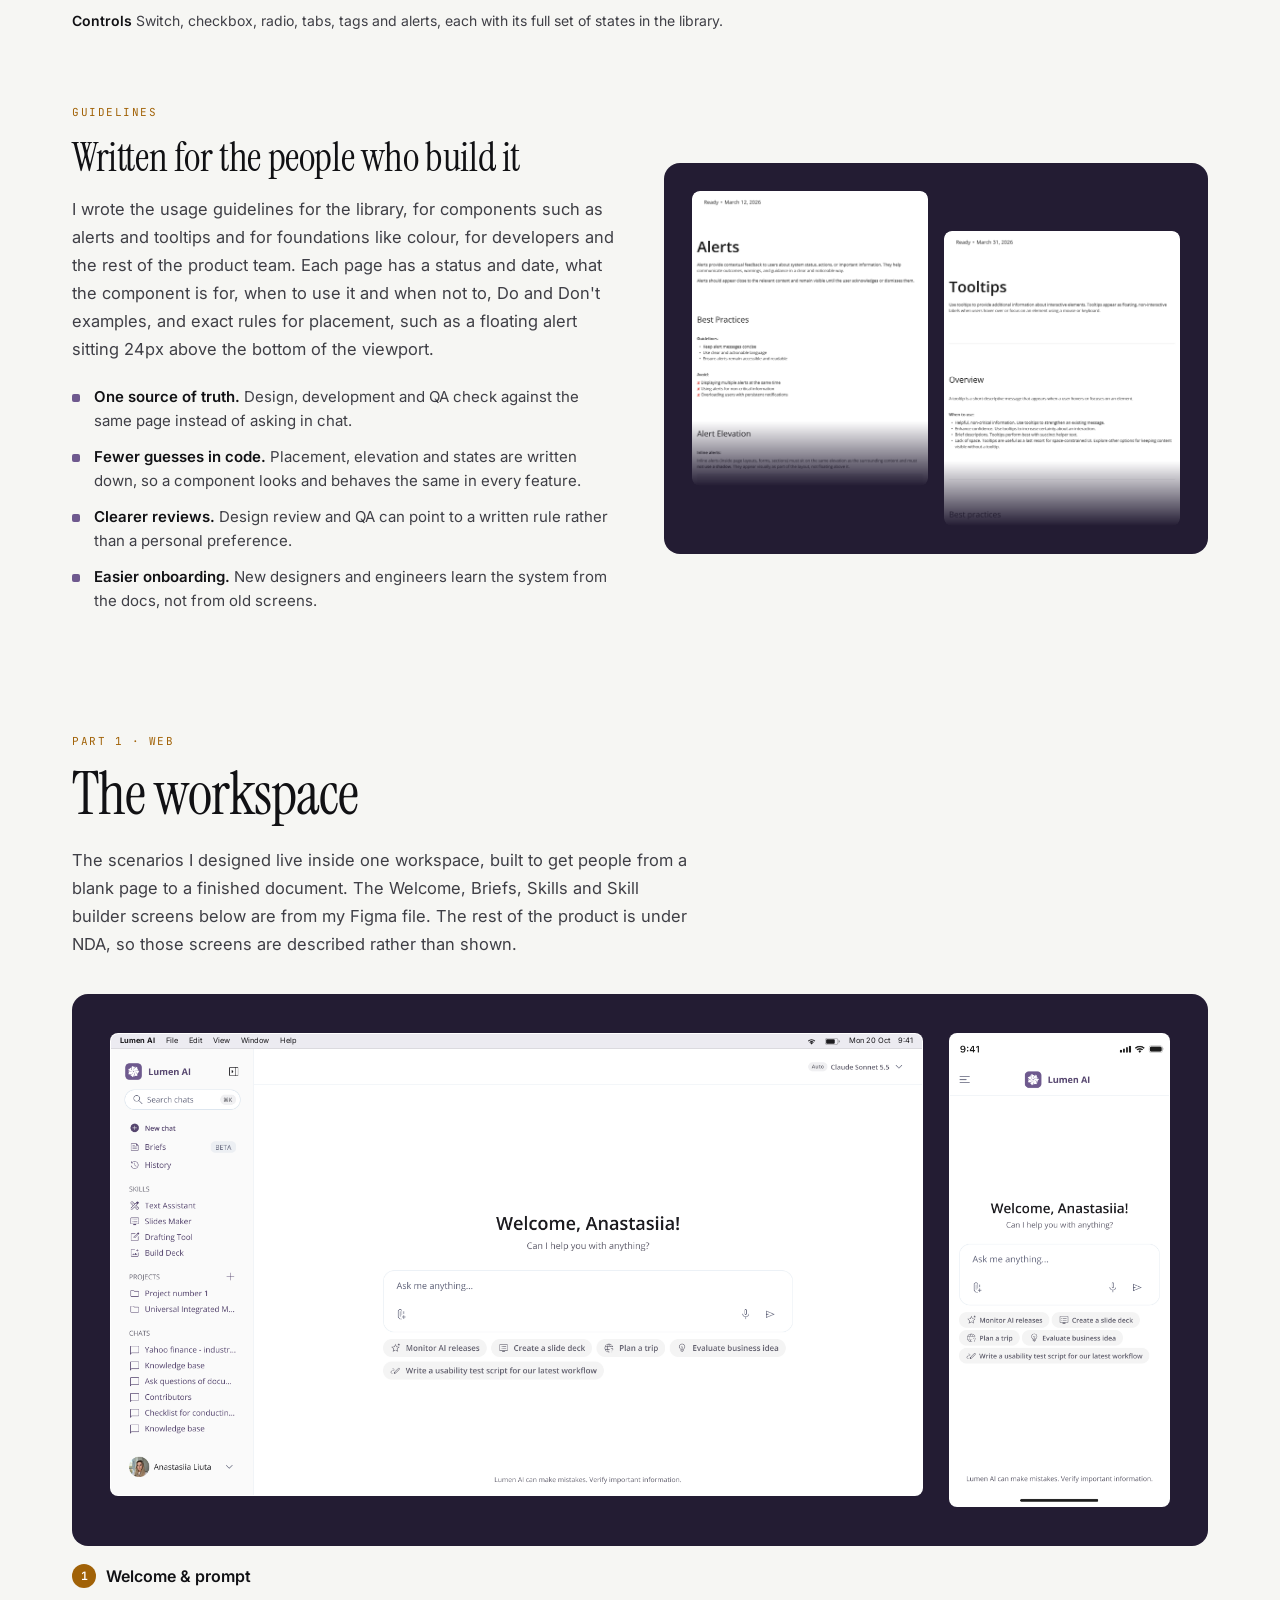
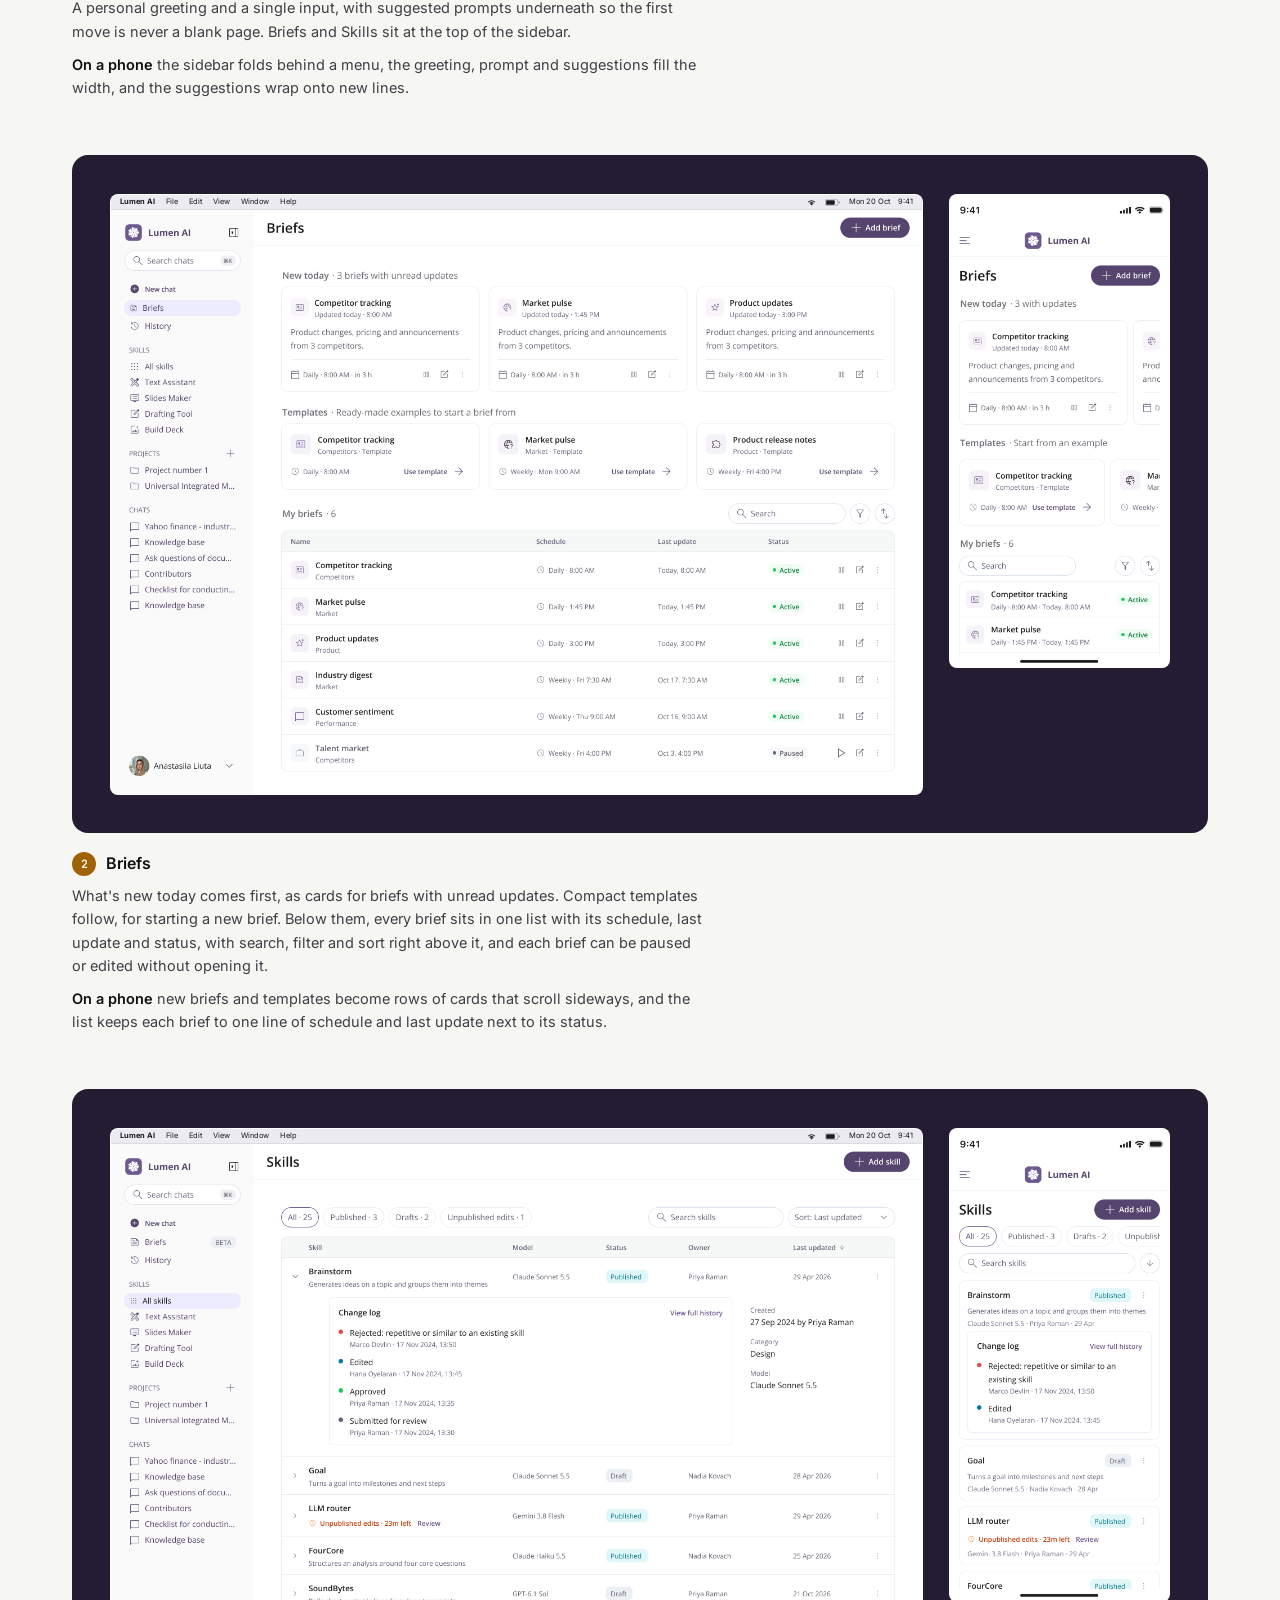
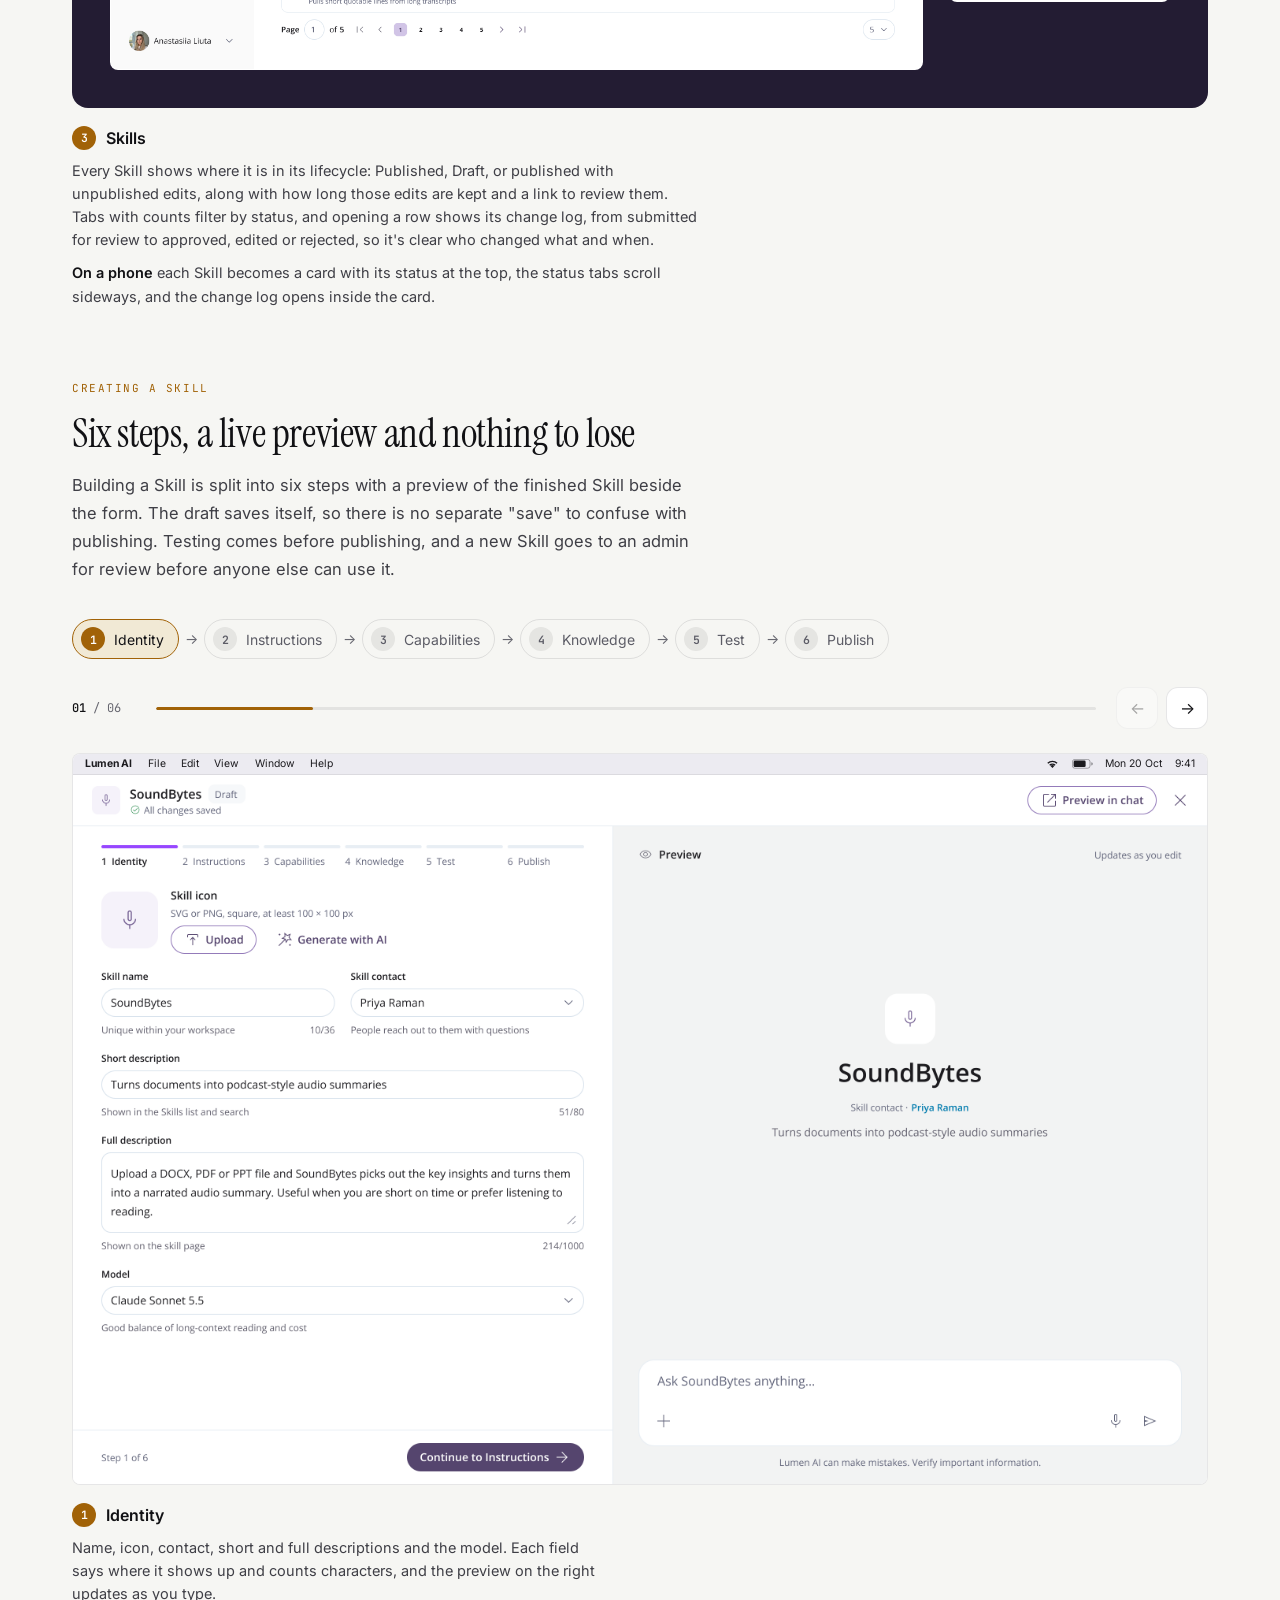
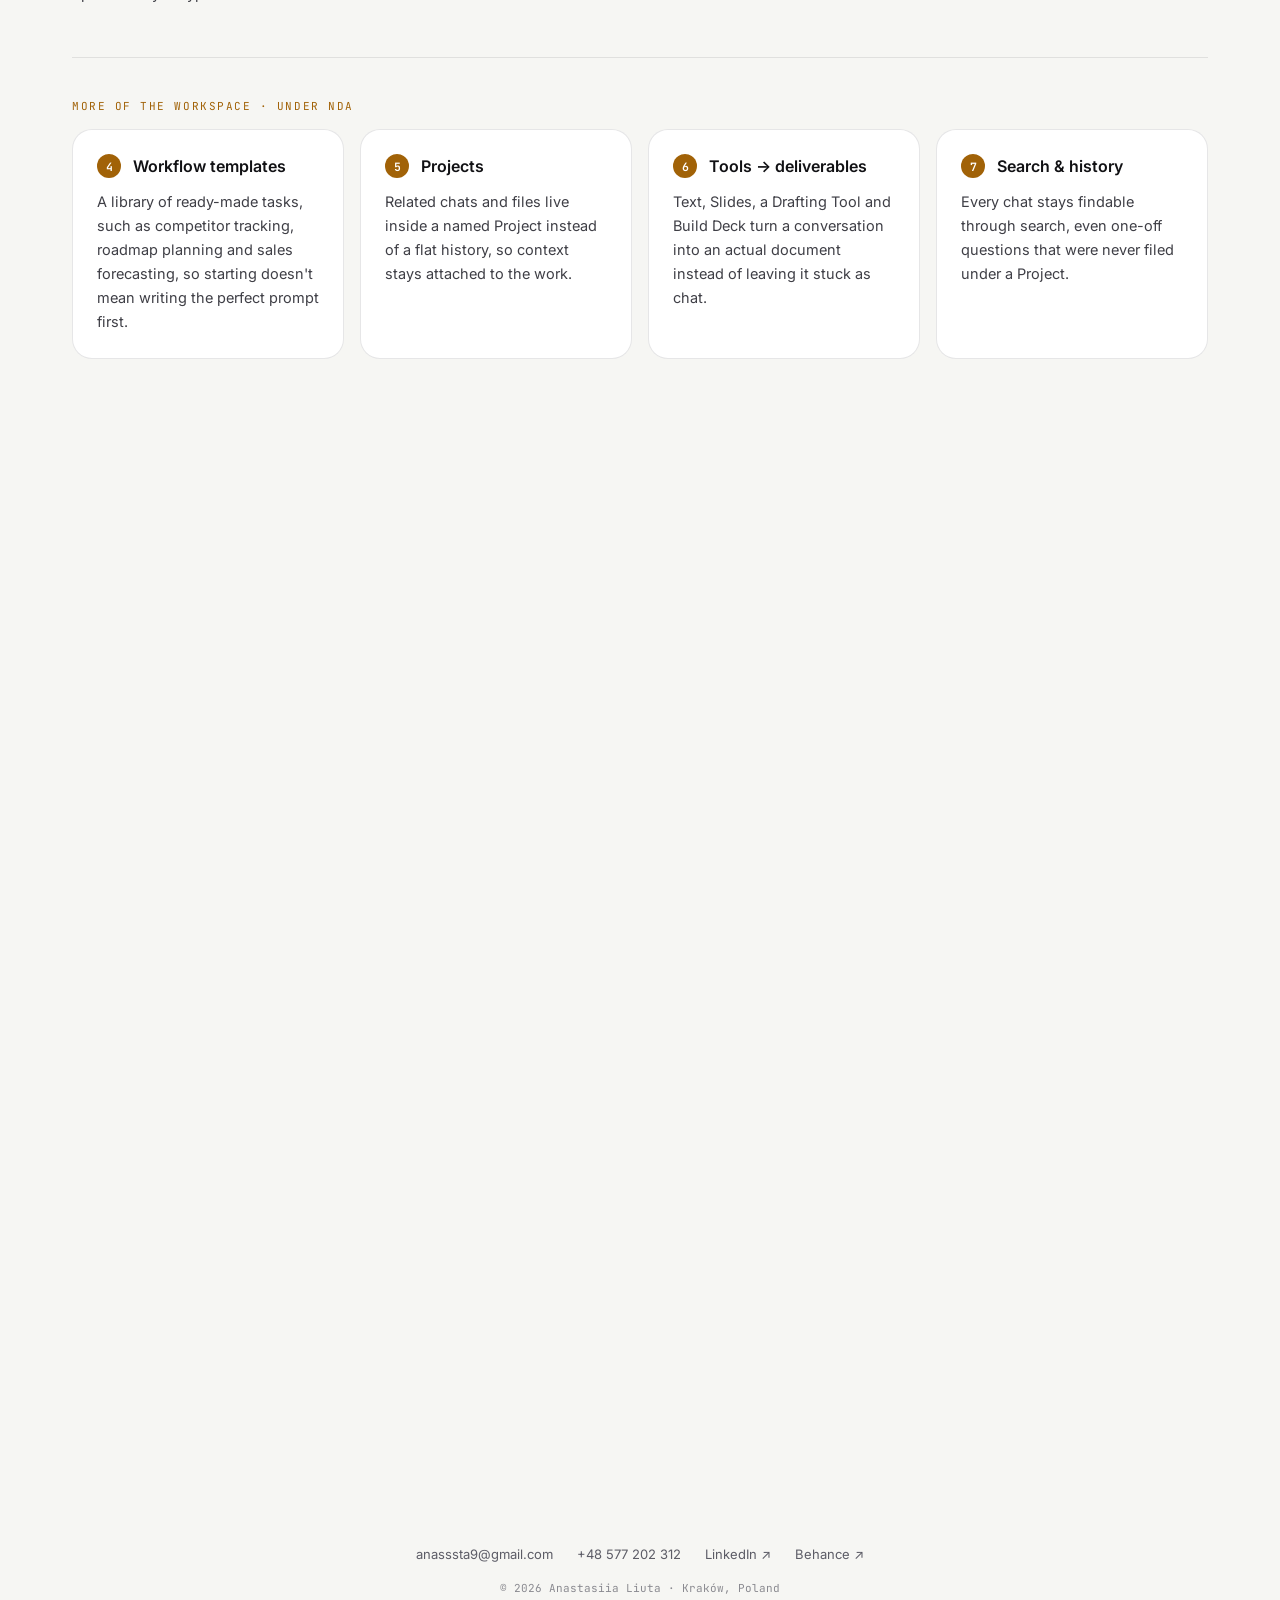
==== commit f5d7595f: "Lumen AI: timeline Jul 2025 – Present, matching the CV Co-Authored-By: Claude Opus 5.5 <noreply@anth" ====
--- a/ai-agent.html
+++ b/ai-agent.html
@@ -46,7 +46,7 @@
         </p>
         <dl class="cs-facts">
           <div><dt>Role</dt><dd>Product Designer — UX/UI, Research &amp; Prototyping</dd></div>
-          <div><dt>Timeline</dt><dd>Jul 2025 – Oct 2026</dd></div>
+          <div><dt>Timeline</dt><dd>Jul 2025 – Present</dd></div>
           <div><dt>Domain</dt><dd>Enterprise software · Internal AI tools</dd></div>
         </dl>
       </div>
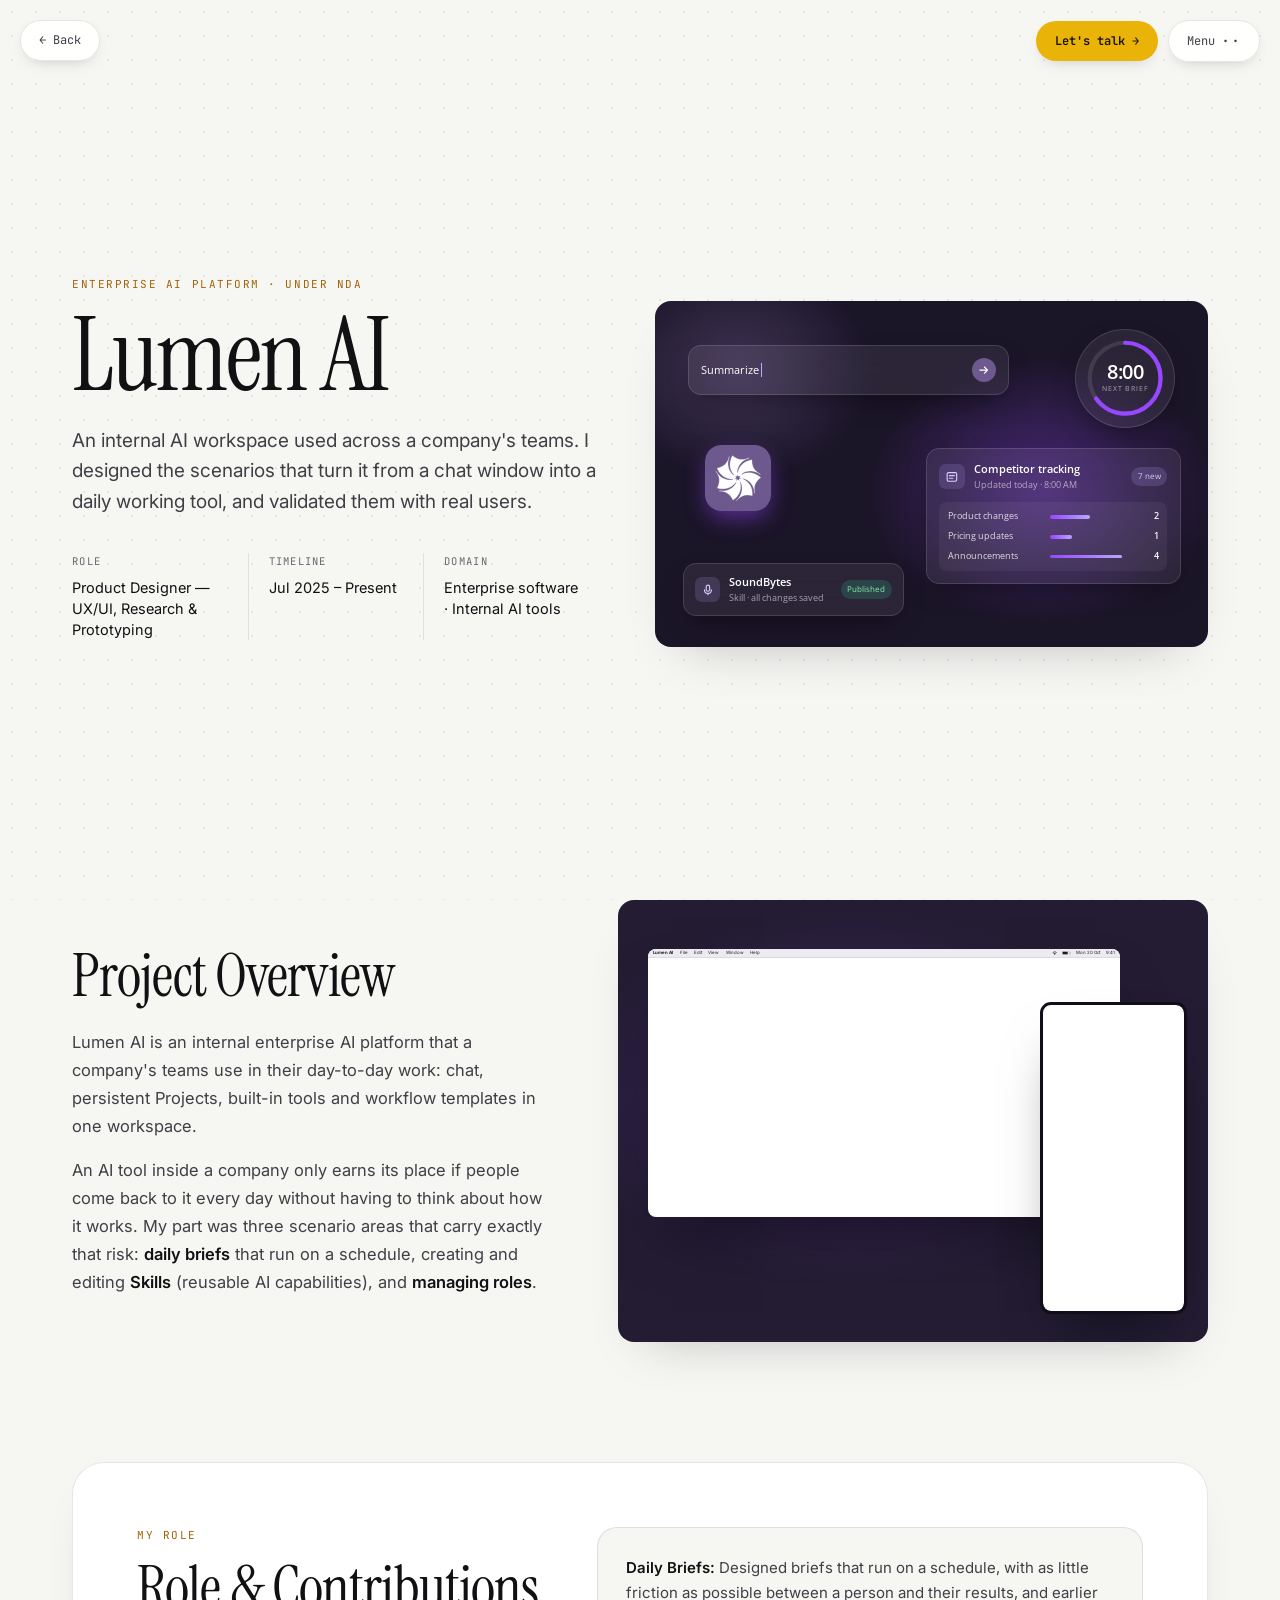
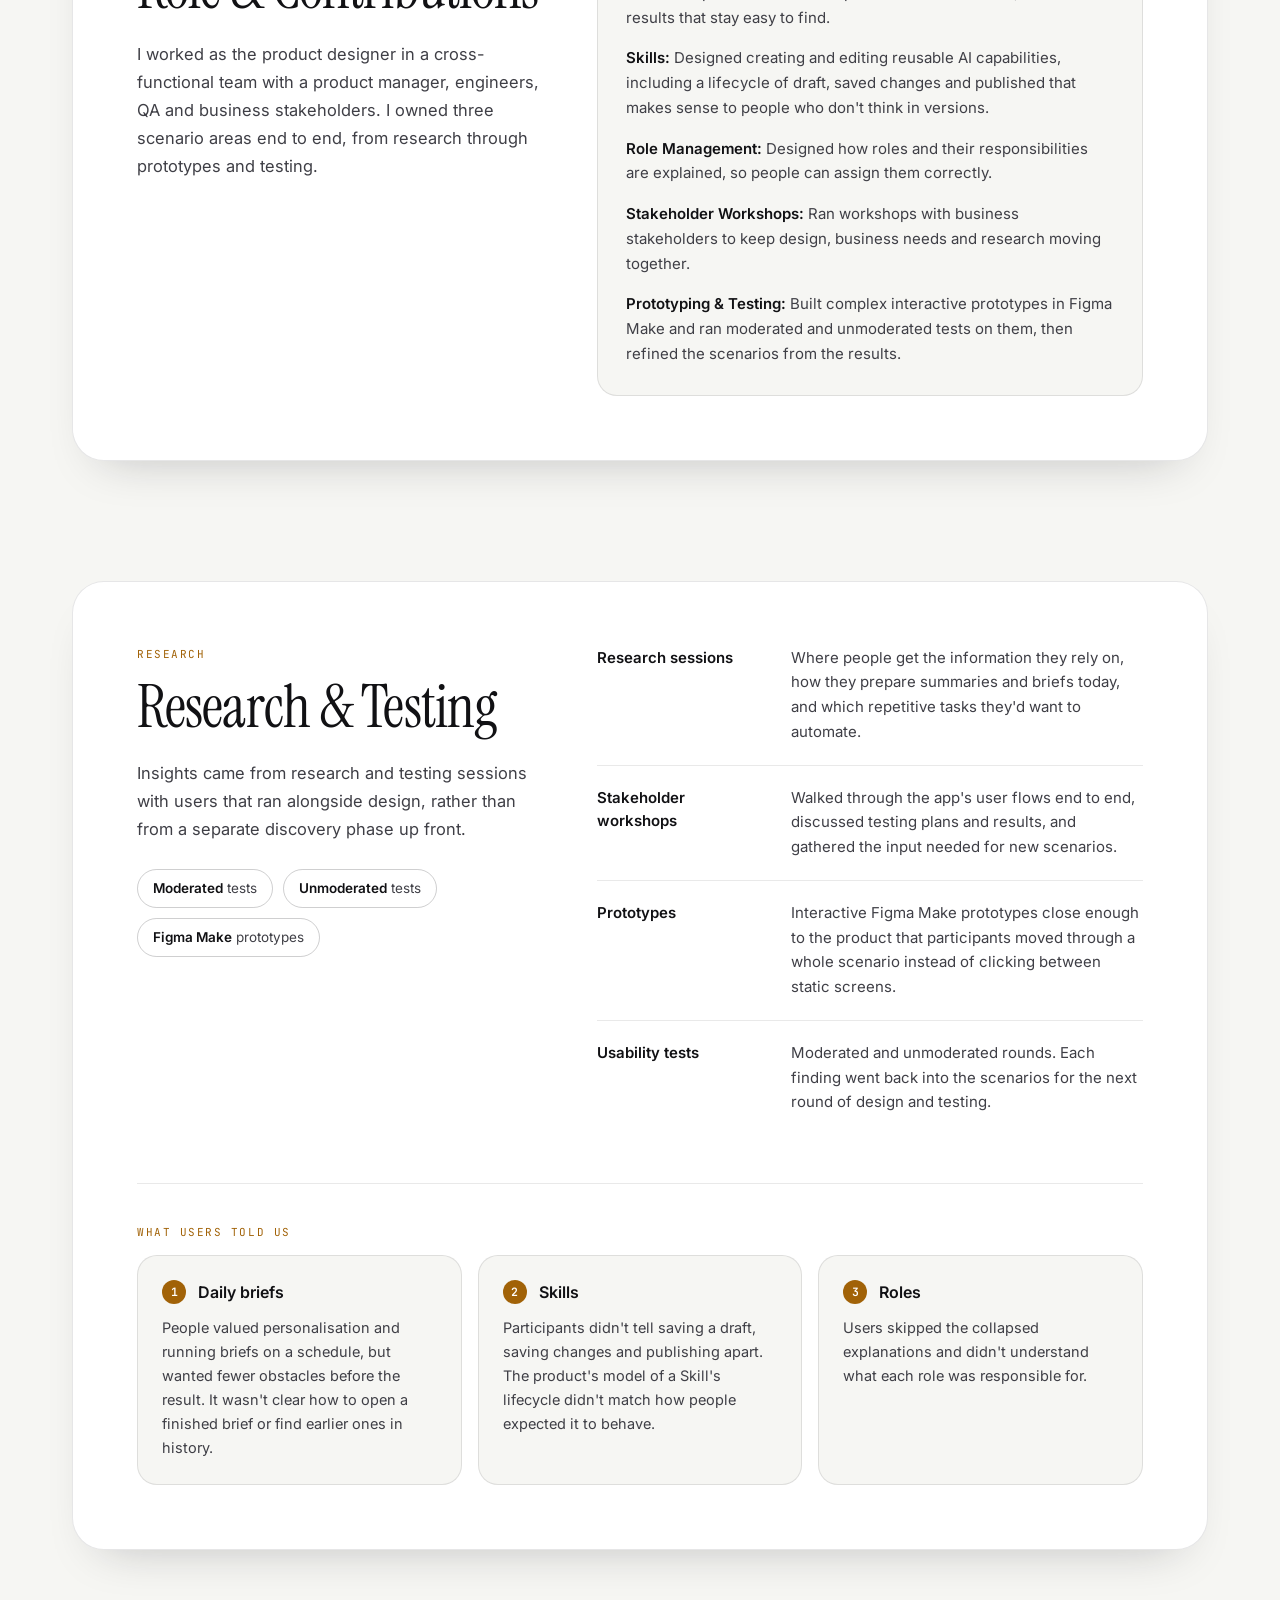
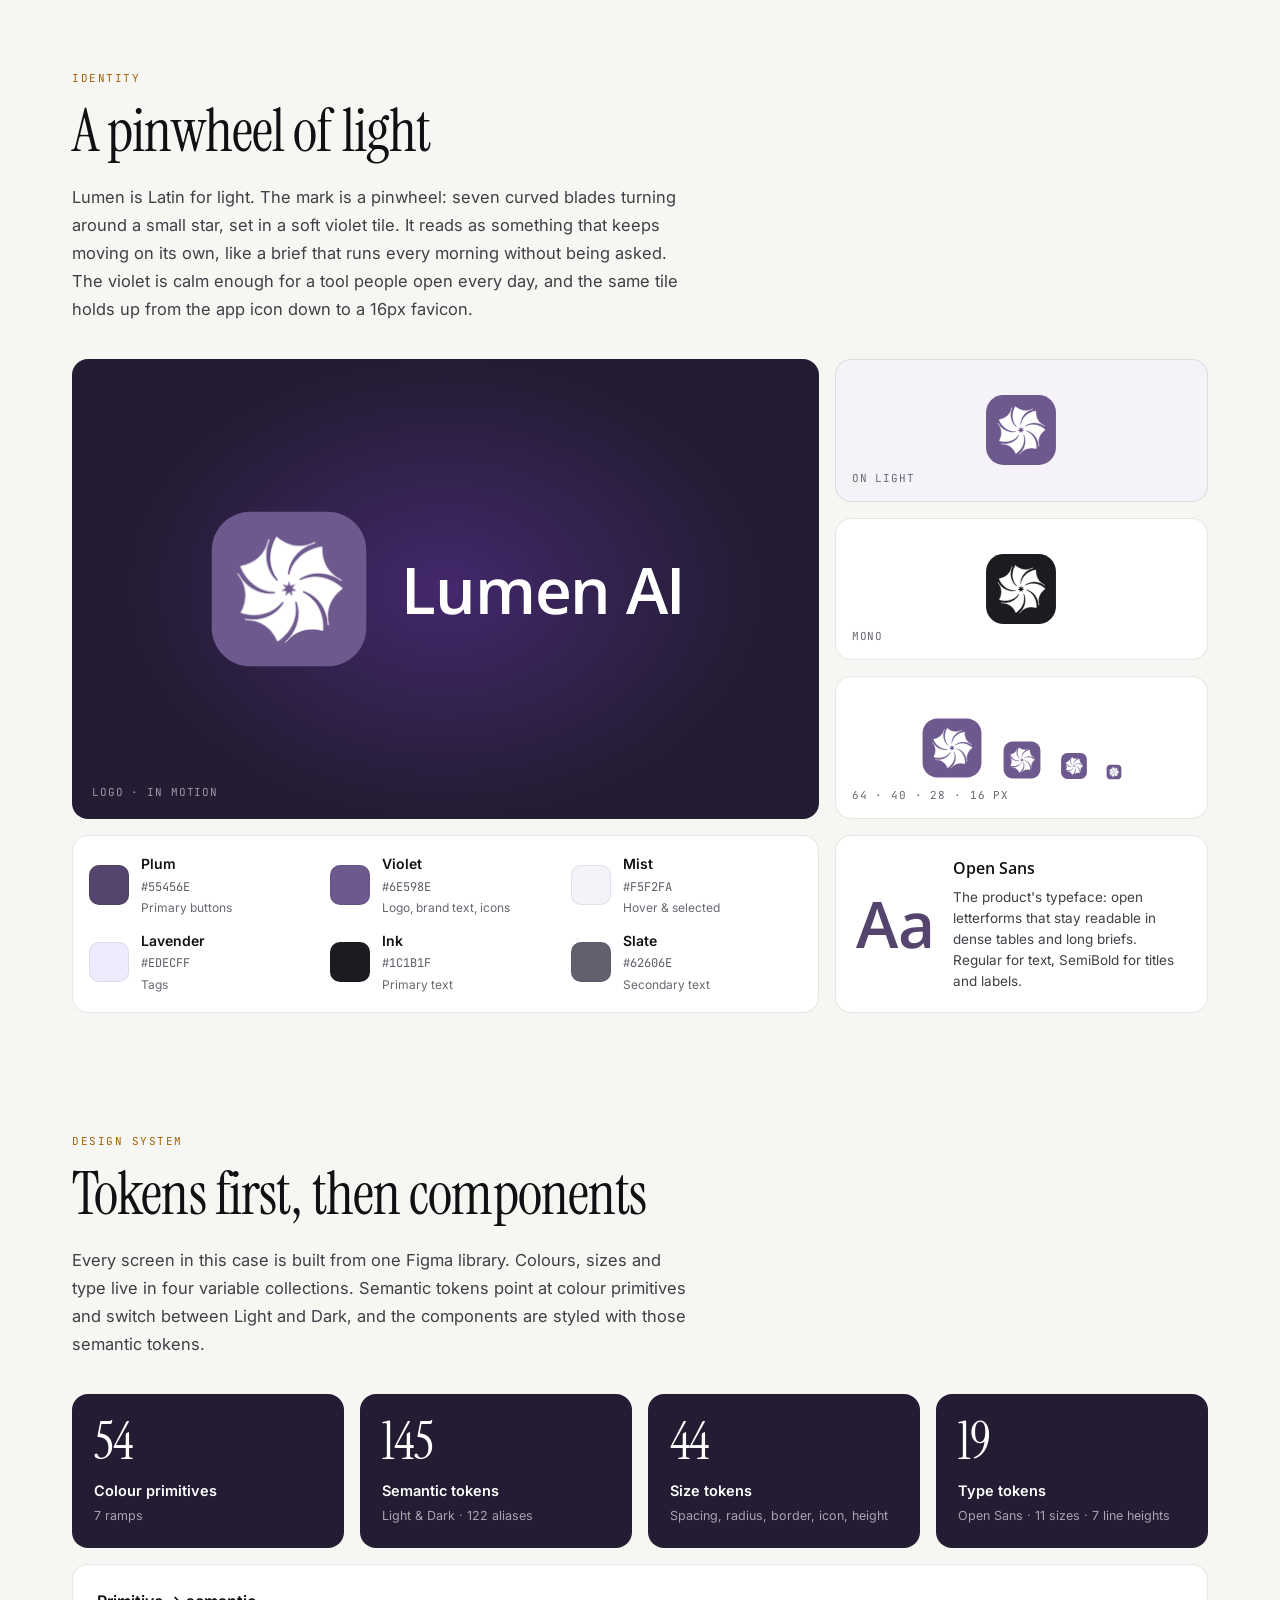
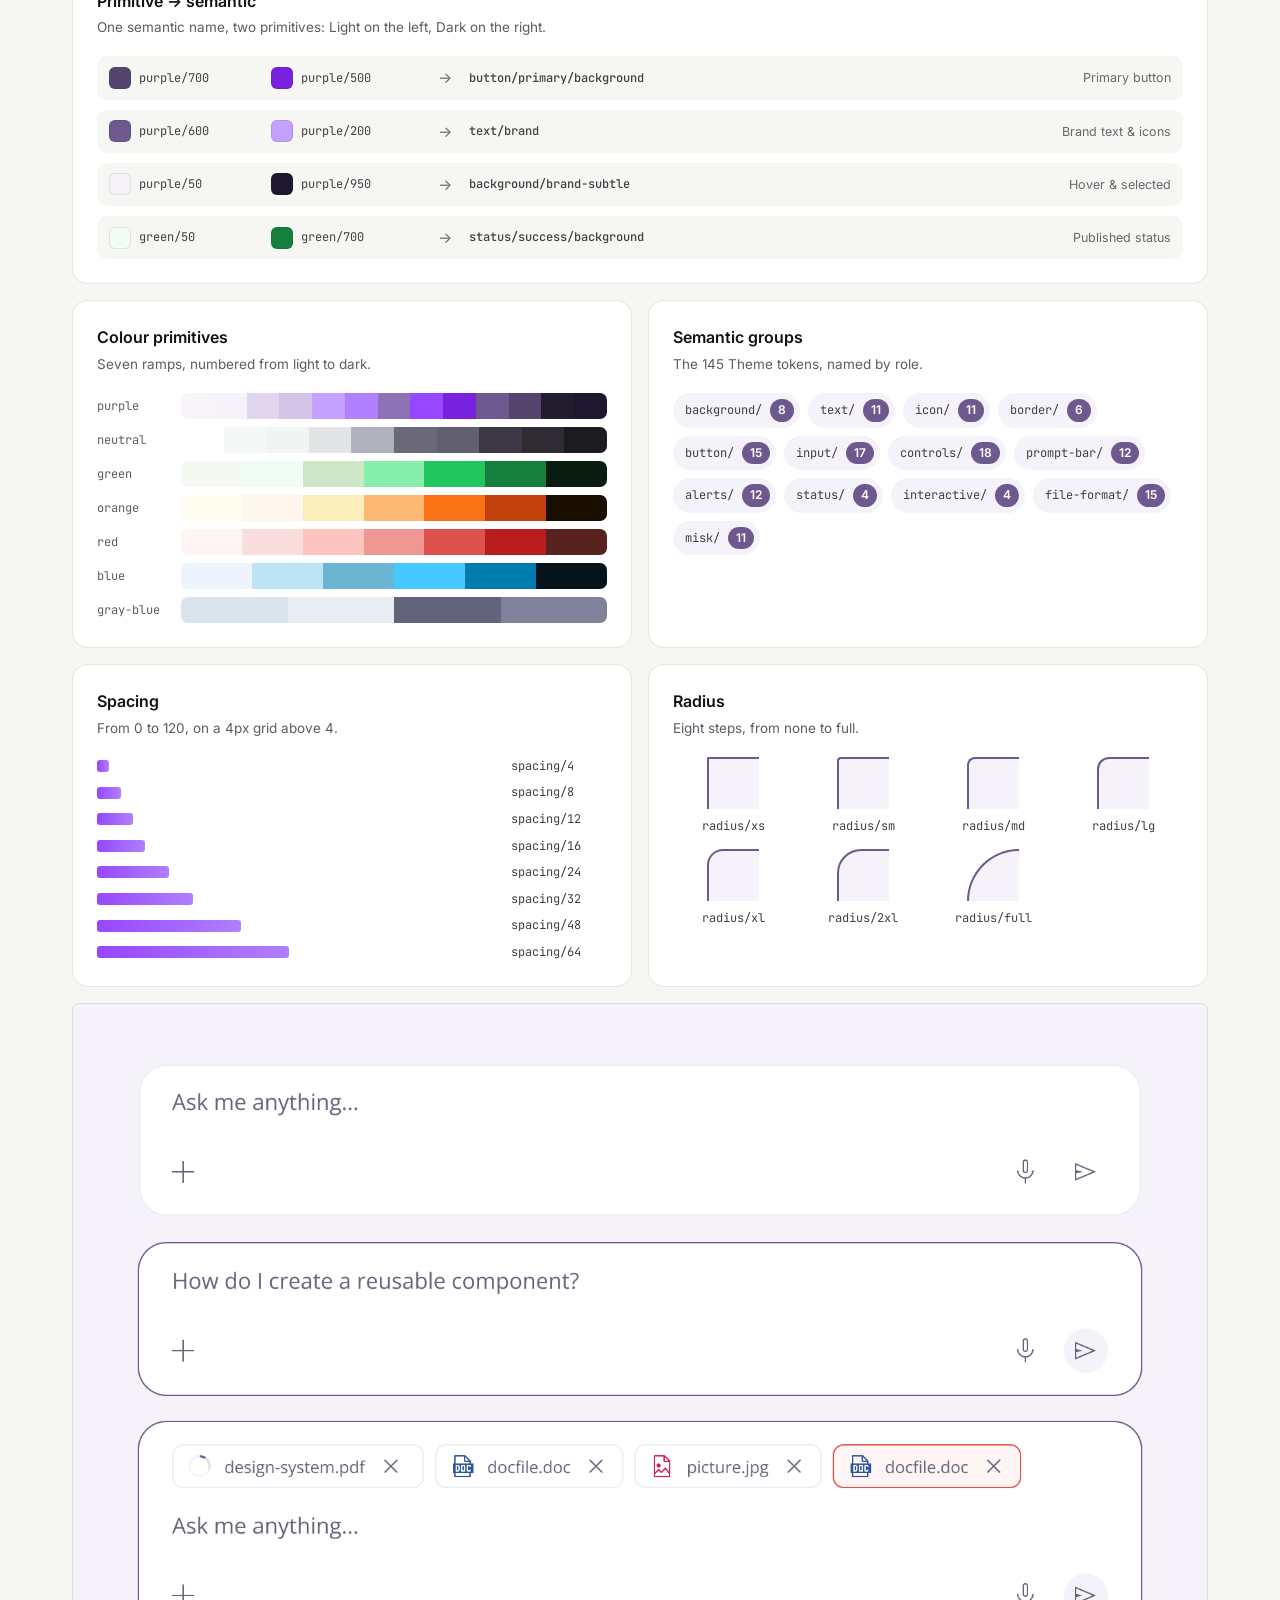
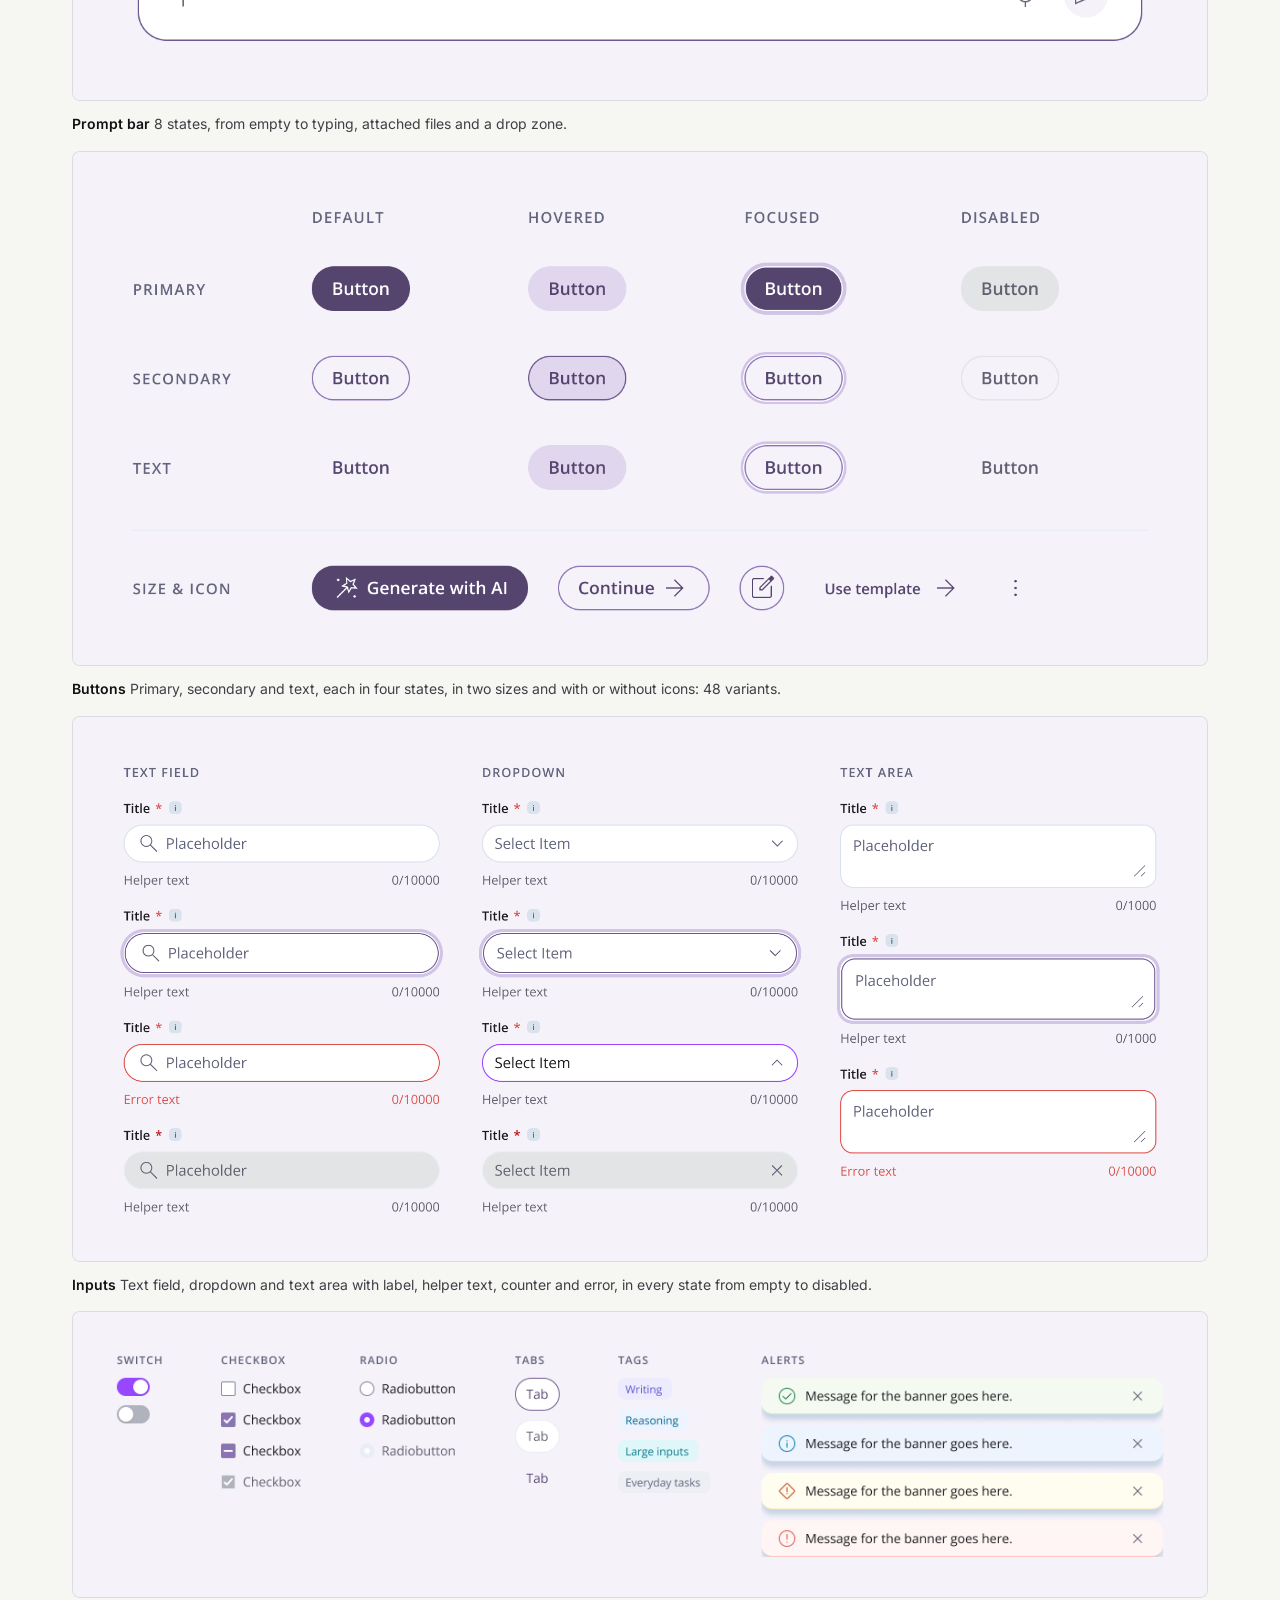
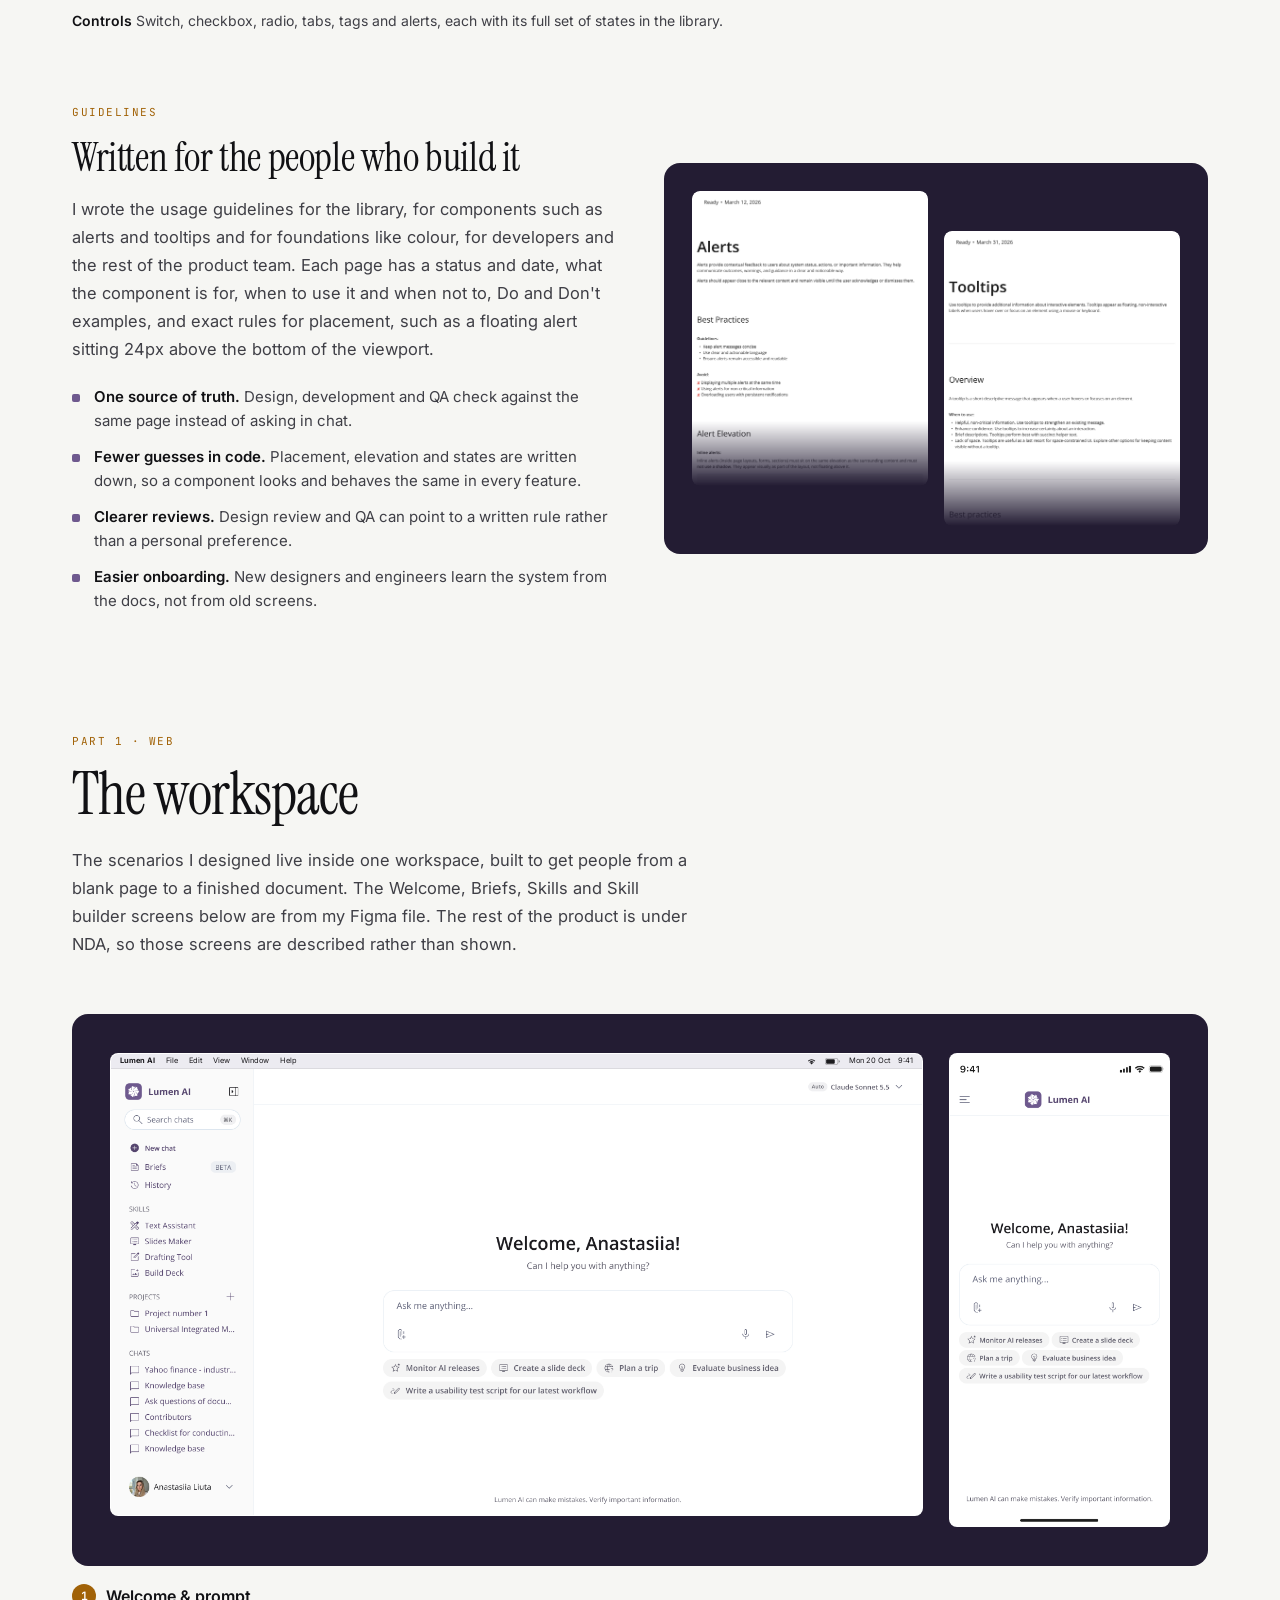
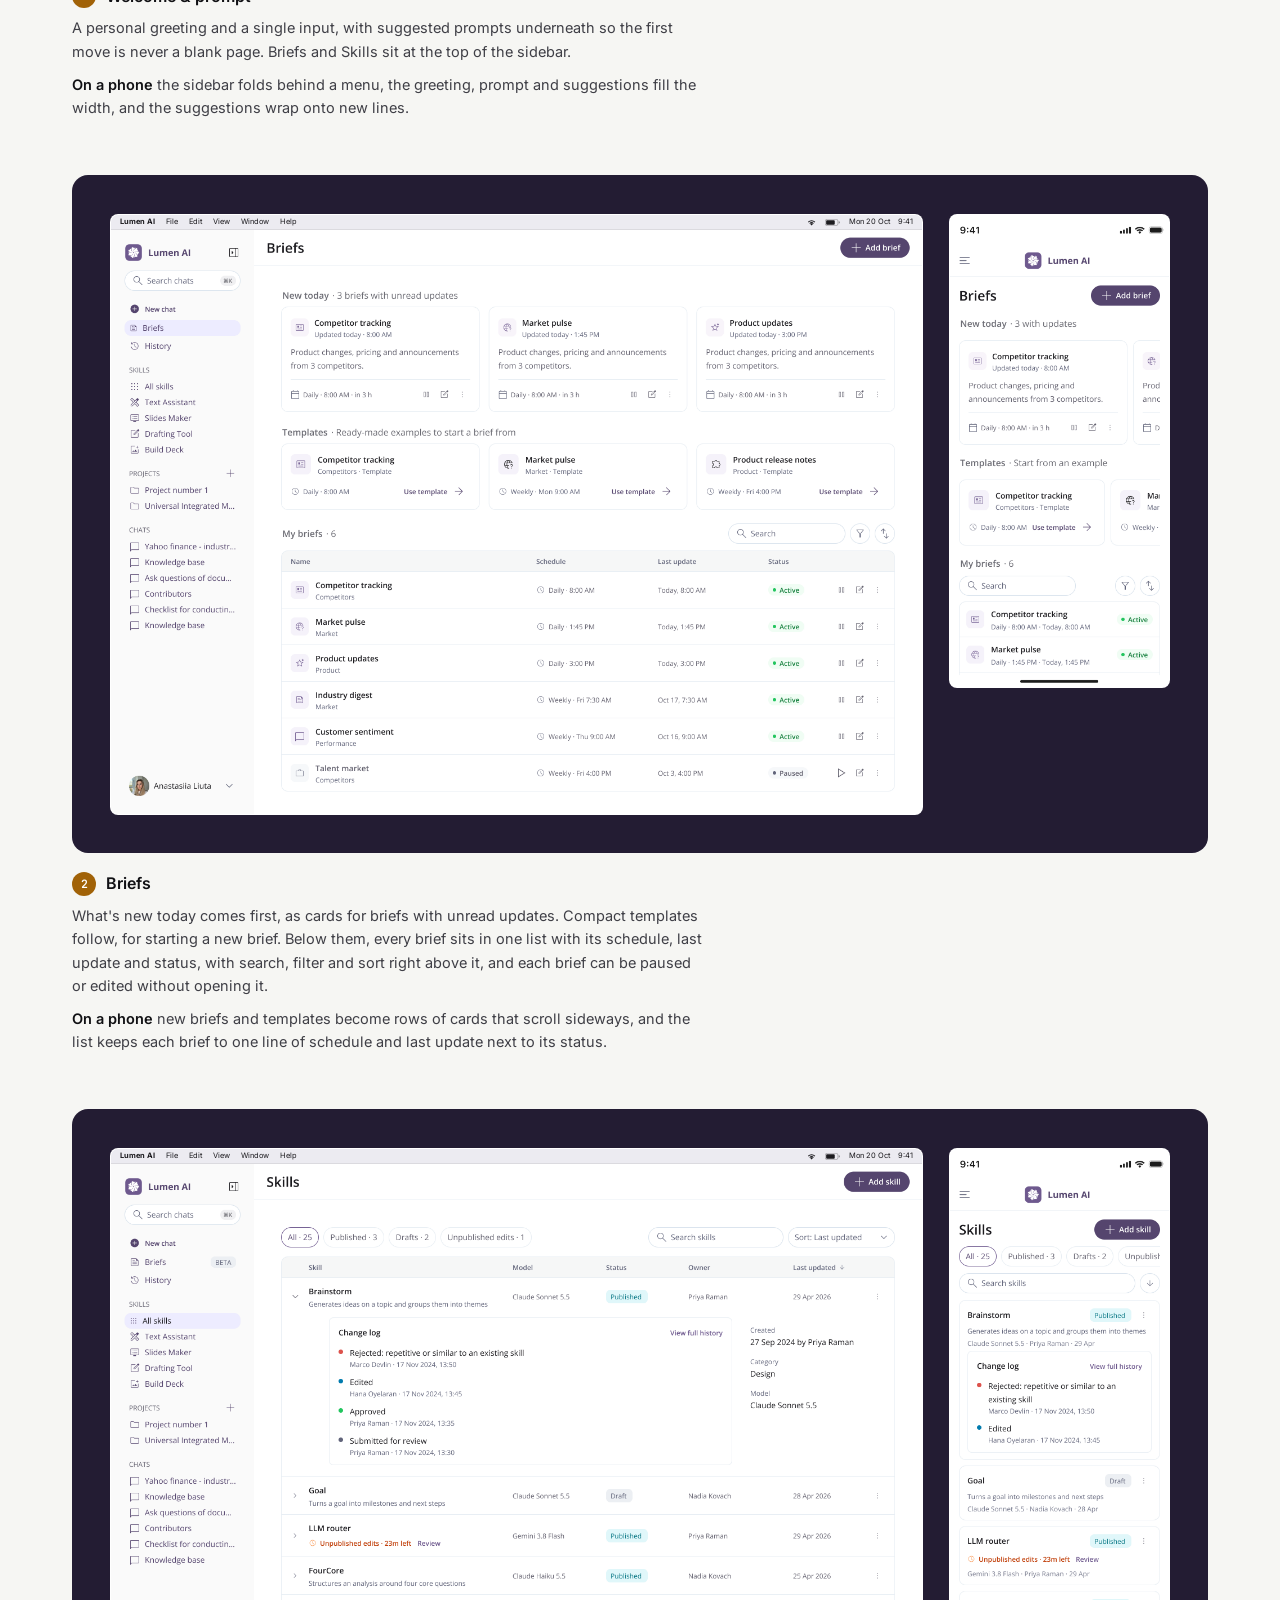
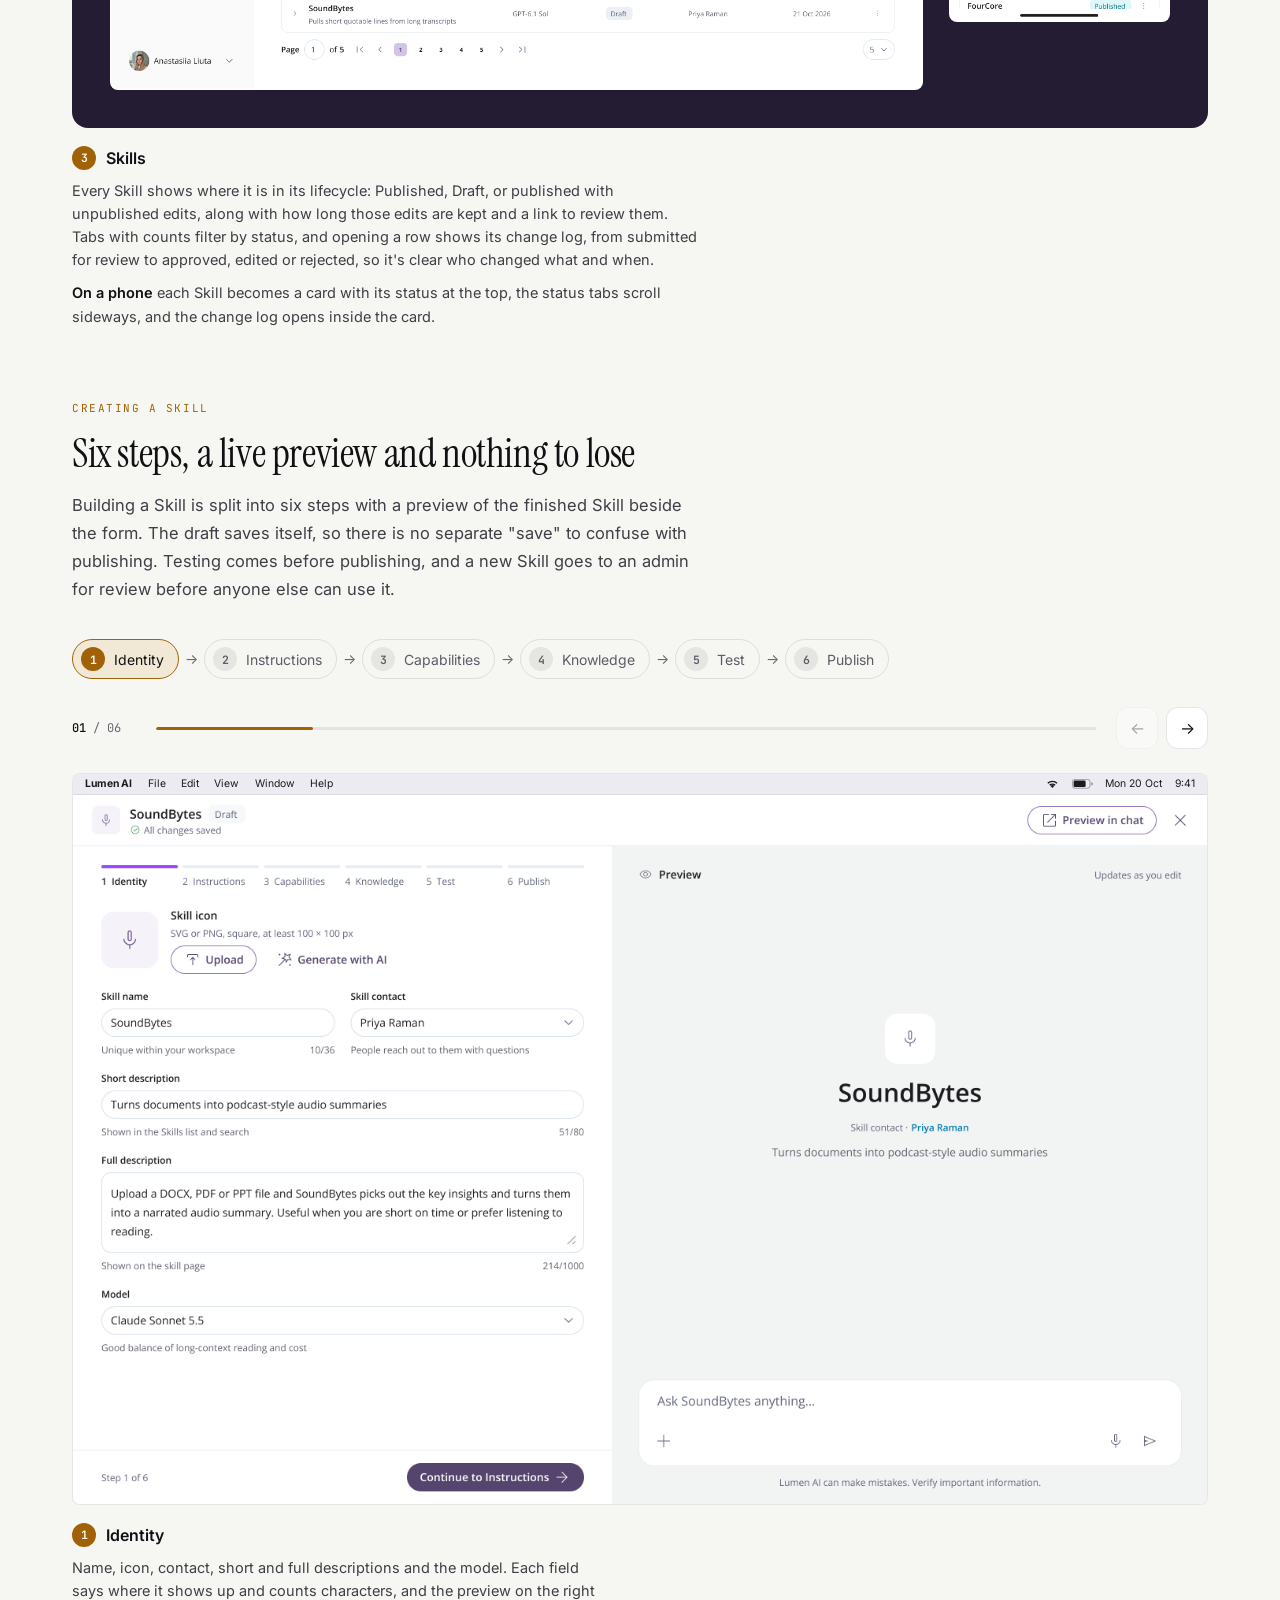
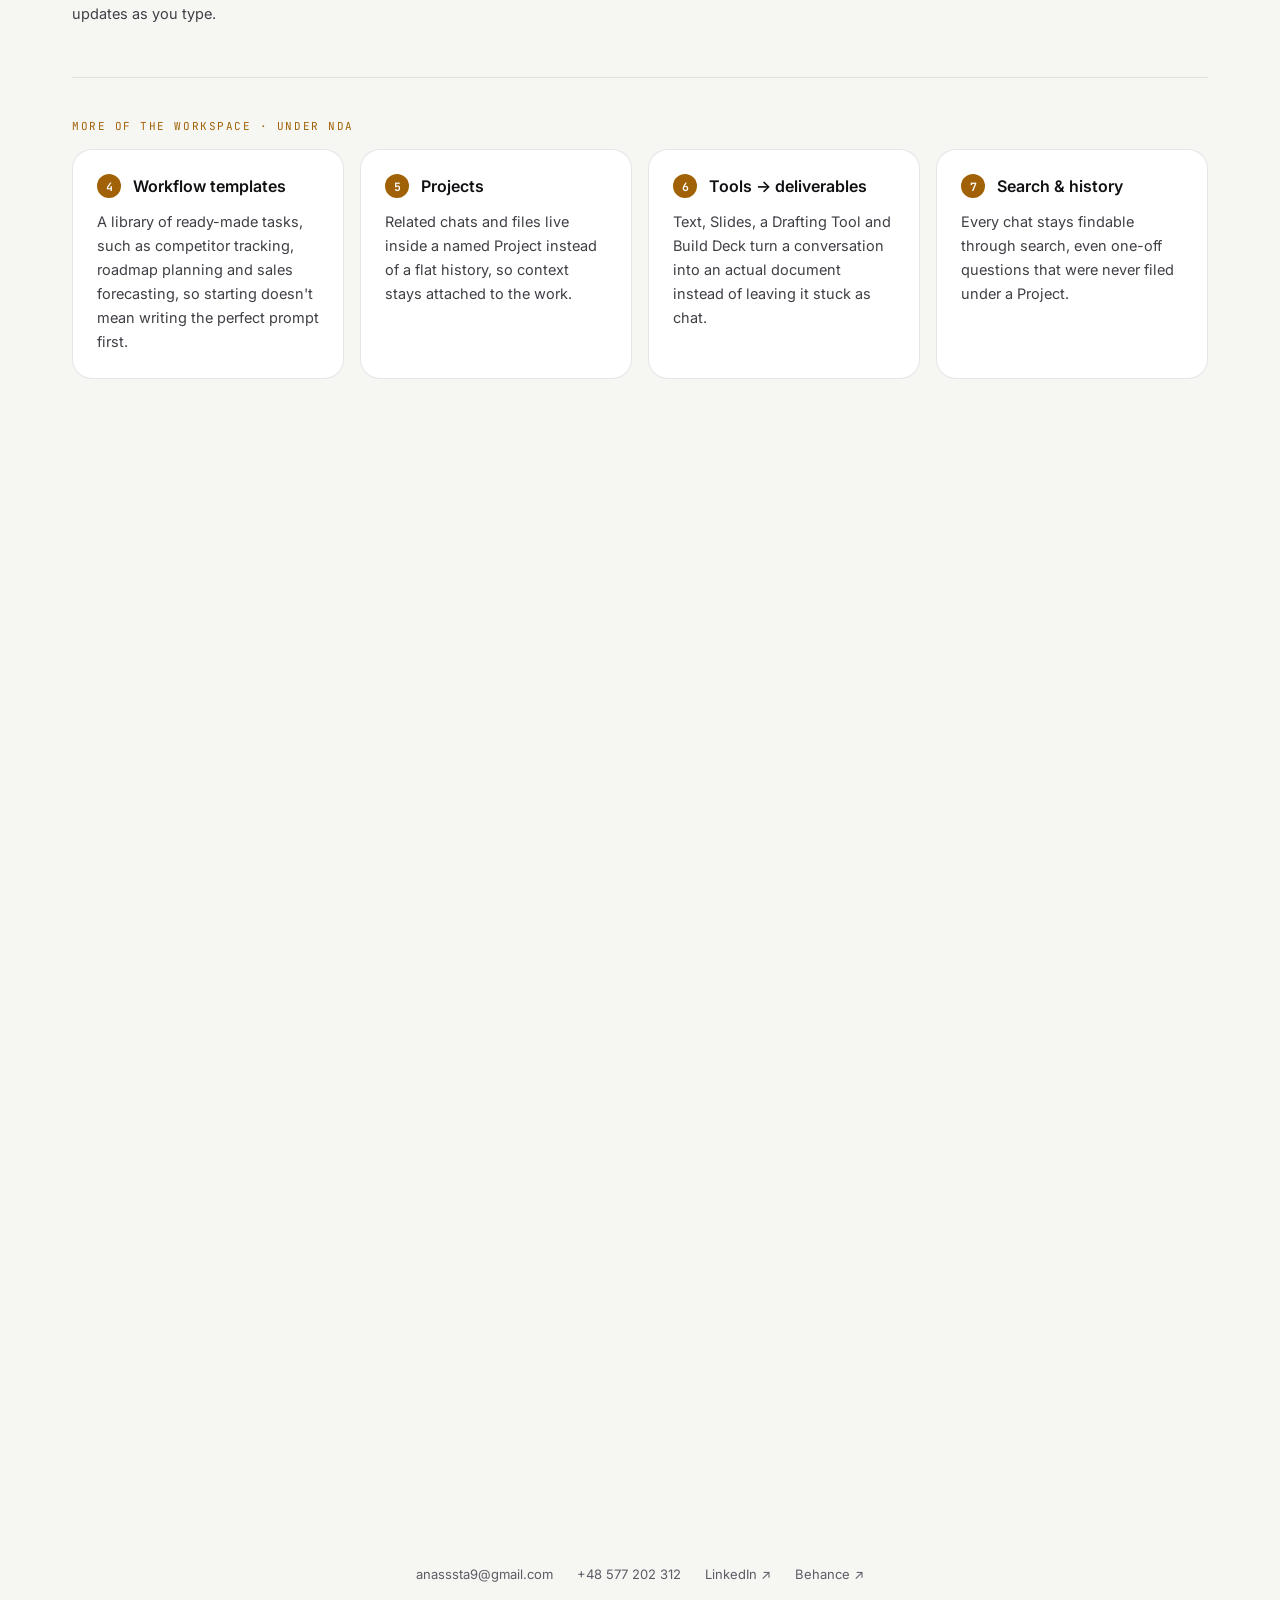
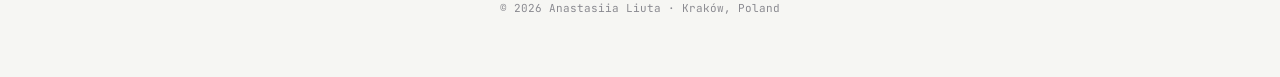
==== commit 4afffa5c: "Add Clarus case study (NDA lease-analysis AI tool, portfolio redesign) Co-Authored-By: Claude Opus 5" ====
--- a/ai-agent.html
+++ b/ai-agent.html
@@ -27,6 +27,7 @@
           <a href="index.html" class="case-menu__link" role="menuitem">Home</a>
           <a href="ai-agent.html" class="case-menu__link is-current" role="menuitem">Lumen AI</a>
           <a href="healthconnect.html" class="case-menu__link" role="menuitem">HealthConnect</a>
+          <a href="clarus.html" class="case-menu__link" role="menuitem">Clarus</a>
           <a href="petpal.html" class="case-menu__link" role="menuitem">PetPal</a>
           <a href="mailto:anasssta9@gmail.com" class="case-menu__link" role="menuitem">Email</a>
         </div>
--- a/style.css
+++ b/style.css
@@ -1193,6 +1193,8 @@
   box-shadow: var(--tile-shadow);
 }
 .cs-overview__media img { width: 100%; height: auto; display: block; }
+/* A product screen (web or mobile) rather than a mockup: same 8px corner as .cs-shot */
+.cs-overview__media--screen { border-radius: 8px; }
 
 /* ---- Band: a rounded panel holding Role and Research ---- */
 .cs-band {
@@ -1341,12 +1343,14 @@
 .cs-shot img { width: 100%; height: 100%; object-fit: cover; object-position: top center; display: block; }
 .cs-shot--natural { aspect-ratio: auto; }
 .cs-shot--natural img { height: auto; }
+.cs-shot video { width: 100%; height: auto; display: block; }
 .cs-slide figcaption h3 { display: flex; align-items: center; gap: 10px; font-size: 16px; font-weight: 600; color: var(--ink); margin-bottom: 8px; }
 .cs-slide figcaption p { font-size: 14.5px; line-height: 1.6; color: var(--ink-soft); max-width: 60ch; }
 
 /* One large screen with its caption, for a part shown as a single view */
 .cs-feature { display: flex; flex-direction: column; gap: 18px; }
 .cs-feature + .cs-feature { margin-top: 56px; }
+.cs-sub + .cs-feature, .cs-part__intro + .cs-feature { margin-top: 56px; }
 .cs-feature figcaption h3 { display: flex; align-items: center; gap: 10px; font-size: 16px; font-weight: 600; color: var(--ink); margin-bottom: 8px; }
 .cs-feature figcaption p { font-size: 14.5px; line-height: 1.6; color: var(--ink-soft); max-width: 70ch; }
 
@@ -1366,6 +1370,13 @@
 .cs-feature__devices { margin-top: 10px; }
 .cs-feature__devices b { font-weight: 600; color: var(--ink); }
 
+
+/* Phone screens: several per view, natural height (screens scroll on the device) */
+.cs-track--phones { --per: 4; align-items: start; }
+.cs-shot--phone { border-radius: 8px; }
+.cs-track--phones .cs-slide figcaption p { font-size: 13.5px; }
+@media (max-width: 960px) { .cs-track--phones { --per: 2.2; } }
+@media (max-width: 640px) { .cs-track--phones { --per: 1.3; } }
 
 /* ---- Results ---- */
 .cs-results__head { display: grid; grid-template-columns: minmax(0, 1fr) minmax(0, 1fr); gap: 40px; align-items: end; margin-bottom: 40px; }
@@ -1474,10 +1485,11 @@
 .theme-light .case-pill--cta { background: #eab308; border-color: transparent; color: #141008; }
 .theme-light .case-menu__link:hover { background: rgba(17, 17, 20, 0.05); }
 
-.theme-light .cs-hero__visual:not(.cs-hx) { background: #030b0f; }
+.theme-light .cs-hero__visual:not(.cs-hx):not(.cs-hc) { background: #030b0f; }
 .theme-light .cs-band { background: #ffffff; box-shadow: var(--tile-shadow); }
 .theme-light .cs-glass,
-.theme-light .cs-band .cs-card { background: var(--bg); }
+.theme-light .cs-band .cs-card,
+.theme-light .cs-band .cs-funnel li { background: var(--bg); }
 .theme-light .cs-card,
 .theme-light .cs-result { background: #ffffff; }
 .theme-light .cs-note { background: rgba(17, 17, 20, 0.035); }
@@ -1800,6 +1812,119 @@
 @keyframes hx-draft { 0%, 30% { opacity: 1; } 38%, 94% { opacity: 0; } 100% { opacity: 1; } }
 @keyframes hx-pub { 0%, 30% { opacity: 0; transform: scale(0.9); } 38%, 94% { opacity: 1; transform: none; } 100% { opacity: 0; } }
 
+/* ---- HealthConnect hero: the doctor's work list and the patient's phone moving together ---- */
+.cs-hc { container-type: inline-size; border: 0; border-radius: 16px; font-family: var(--font-sans); color: #1a1a18;
+  background: radial-gradient(60% 70% at 85% 90%, rgba(157, 180, 255, 0.55), transparent 70%), linear-gradient(135deg, #2F5BEA 0%, #2449c8 100%); }
+.cs-hc::before { content: ""; position: absolute; inset: 0; background-image: radial-gradient(rgba(255,255,255,0.18) 1px, transparent 1.2px); background-size: 3cqw 3cqw; }
+.cs-hc b { font-weight: 600; }
+.cs-hc small { display: block; color: #70706a; font-size: 1.35cqw; margin-top: 0.2cqw; }
+.cs-hc__desk { position: absolute; left: 4cqw; top: 8cqw; width: 61cqw; padding: 0 0 2cqw; border-radius: 1.6cqw; background: #fff; box-shadow: 0 3cqw 6cqw -2cqw rgba(10, 20, 70, 0.55); overflow: hidden; }
+.cs-hc__bar { display: flex; align-items: center; gap: 0.8cqw; padding: 1.4cqw 2cqw; border-bottom: 1px solid #ebebe7; font-size: 1.6cqw; }
+.cs-hc__bar i { width: 0.9cqw; height: 0.9cqw; border-radius: 50%; background: #dadad5; }
+.cs-hc__bar span { margin-left: 1cqw; font-weight: 600; flex: 1; }
+.cs-hc__count { font-style: normal; font-size: 1.3cqw; padding: 0.5cqw 1.1cqw; border-radius: 1cqw; background: #f1f1ee; color: #70706a; }
+.cs-hc__count b { color: #1a1a18; margin-right: 0.3cqw; }
+.cs-hc__count--warn b { color: #b4651d; }
+.cs-hc__patient { padding: 1.8cqw 2cqw 0.8cqw; font-size: 1.75cqw; }
+.cs-hc__row { margin: 0.8cqw 2cqw 0; display: grid; grid-template-columns: 2.4cqw 1fr 13cqw 13.5cqw; align-items: center; gap: 1.4cqw; padding: 1.2cqw 1.4cqw; border-radius: 1cqw; font-size: 1.55cqw; background: #fcefd9; }
+.cs-hc__row--blue { background: #eef2fe; }
+.cs-hc__row--grey { background: #f1f1ee; }
+.cs-hc__file { width: 2.2cqw; height: 2.6cqw; border: 0.25cqw solid #5a5a55; border-radius: 0.4cqw; }
+.cs-hc__file--folder { height: 2cqw; border-radius: 0.4cqw 0.4cqw 0.3cqw 0.3cqw; }
+.cs-hc__badges, .cs-hc__acts { position: relative; display: grid; }
+.cs-hc__b { grid-area: 1 / 1; justify-self: start; font-style: normal; font-size: 1.15cqw; font-weight: 600; letter-spacing: 0.06em; text-transform: uppercase; padding: 0.35cqw 0.9cqw; border-radius: 0.6cqw; }
+.cs-hc__b--inc { background: rgba(217, 130, 43, 0.16); color: #9a5414; }
+.cs-hc__b--rdy, .cs-hc__b--static-rdy { background: rgba(47, 91, 234, 0.12); color: #2449c8; }
+.cs-hc__b--sgn { background: rgba(46, 158, 71, 0.14); color: #23773a; }
+.cs-hc__b--mix { background: #e3e3df; color: #5a5a55; }
+.cs-hc__acts u { grid-area: 1 / 1; justify-self: end; text-decoration: none; font-size: 1.35cqw; font-weight: 600; padding: 0.6cqw 1.2cqw; border-radius: 99cqw; background: #fff; border: 1px solid #ebebe7; white-space: nowrap; }
+.cs-hc__badges .cs-hc__b--rdy, .cs-hc__badges .cs-hc__b--sgn, .cs-hc__a2, .cs-hc__a3 { opacity: 0; }
+.cs-hc__toast { position: absolute; left: 50%; bottom: 2cqw; transform: translate(-50%, 6cqw); padding: 1cqw 1.8cqw; border-radius: 1cqw; background: #1a1a18; color: #fff; font-size: 1.45cqw; white-space: nowrap; opacity: 0; }
+.cs-hc__toast b { margin-left: 1.2cqw; text-decoration: underline; }
+.cs-hc__phone { position: absolute; right: 7cqw; top: 6cqw; width: 24cqw; aspect-ratio: 390 / 780; border-radius: 3.4cqw; background: linear-gradient(180deg, #eef2fe 0%, #fff 55%); border: 0.7cqw solid #0d1530; box-shadow: 0 3cqw 6cqw -2cqw rgba(10, 20, 70, 0.6); overflow: hidden; display: flex; flex-direction: column; }
+.cs-hc__status { display: flex; justify-content: space-between; align-items: center; padding: 1.4cqw 2.2cqw 0; font-size: 1.2cqw; }
+.cs-hc__status span { display: flex; gap: 0.3cqw; align-items: flex-end; }
+.cs-hc__status i { width: 0.35cqw; height: 0.7cqw; border-radius: 0.2cqw; background: #1a1a18; }
+.cs-hc__status i:nth-child(2) { height: 0.95cqw; } .cs-hc__status i:nth-child(3) { height: 1.2cqw; }
+.cs-hc__orbit { position: relative; height: 24cqw; display: grid; place-items: center; }
+.cs-hc__ring { position: absolute; width: 15cqw; height: 15cqw; border-radius: 50%; border: 0.18cqw solid rgba(47, 91, 234, 0.3); }
+.cs-hc__ring--outer { width: 19cqw; height: 19cqw; border: 0; background: radial-gradient(circle, rgba(47, 91, 234, 0.1) 55%, transparent 71%); }
+.cs-hc__sat { position: absolute; top: -0.65cqw; left: calc(50% - 0.65cqw); width: 1.3cqw; height: 1.3cqw; border-radius: 50%; background: #2F5BEA; box-shadow: 0 0 0 0.5cqw rgba(47, 91, 234, 0.18); }
+.cs-hc__app { position: relative; width: 7cqw; height: 7cqw; border-radius: 2.2cqw; background: #fff; display: grid; place-items: center; box-shadow: 0 1.6cqw 3cqw -1cqw rgba(47, 91, 234, 0.45); }
+.cs-hc__app svg { width: 3.8cqw; height: 3.8cqw; }
+.cs-hc__copy { padding: 0 2.2cqw; display: flex; flex-direction: column; gap: 0.6cqw; }
+.cs-hc__copy small { margin: 0; color: #2F5BEA; font-size: 1.15cqw; font-weight: 500; }
+.cs-hc__copy b { font-size: 2.3cqw; line-height: 1.15; }
+.cs-hc__copy p { margin: 0; color: #70706a; font-size: 1.15cqw; line-height: 1.4; }
+.cs-hc__btn { margin: auto 2.2cqw 2.4cqw; padding: 1.2cqw; border-radius: 99cqw; background: #2F5BEA; color: #fff; text-align: center; font-size: 1.4cqw; font-weight: 600; }
+.cs-hc__card { position: absolute; display: flex; gap: 1cqw; align-items: center; padding: 1cqw 1.6cqw 1cqw 1cqw; border-radius: 1.4cqw; background: #fff; font-size: 1.4cqw; white-space: nowrap; box-shadow: 0 1.6cqw 3.2cqw -1cqw rgba(10, 20, 70, 0.45); }
+.cs-hc__card small { font-size: 1.1cqw; }
+.cs-hc__card--1 { right: 24.5cqw; top: 9cqw; }
+.cs-hc__card--2 { right: 0.8cqw; top: 23.5cqw; }
+.cs-hc__card--3 { right: 22.5cqw; top: 26.5cqw; }
+.cs-hc__ic { width: 3.2cqw; height: 3.2cqw; flex: none; border-radius: 0.9cqw; background: #eef2fe; position: relative; }
+.cs-hc__ic--ok { background: #eaf6ec; }
+.cs-hc__ic--ok::after { content: ""; position: absolute; left: 1.15cqw; top: 0.8cqw; width: 0.7cqw; height: 1.2cqw; border: solid #23773a; border-width: 0 0.25cqw 0.25cqw 0; transform: rotate(45deg); }
+.cs-hc__ic--cam::after { content: ""; position: absolute; inset: 1cqw 0.8cqw; border: 0.25cqw solid #2F5BEA; border-radius: 0.3cqw; }
+.cs-hc__ic--doc::after { content: ""; position: absolute; inset: 0.7cqw 0.95cqw; border: 0.25cqw solid #2F5BEA; border-radius: 0.3cqw; background: linear-gradient(#2F5BEA, #2F5BEA) 50% 35% / 60% 0.22cqw no-repeat, linear-gradient(#2F5BEA, #2F5BEA) 50% 65% / 60% 0.22cqw no-repeat; }
+.cs-hc__call { position: absolute; left: 7cqw; top: 50cqw; display: flex; align-items: center; gap: 1.2cqw; padding: 1.2cqw 1.6cqw 1.2cqw 1.2cqw; border-radius: 1.6cqw; background: #0d1530; color: #fff; font-size: 1.4cqw; box-shadow: 0 2cqw 4cqw -1.5cqw rgba(5, 10, 40, 0.7); }
+.cs-hc__call small { color: rgba(255, 255, 255, 0.7); display: flex; align-items: center; gap: 0.5cqw; }
+.cs-hc__call small i { width: 0.8cqw; height: 0.8cqw; border-radius: 50%; background: #e5484d; }
+.cs-hc__avatar { width: 4cqw; height: 4cqw; border-radius: 50%; display: grid; place-items: center; font-size: 1.3cqw; font-weight: 600; background: linear-gradient(135deg, #9FB4F5, #2F5BEA); box-shadow: 0 0 0 0.3cqw #2ea36a; }
+.cs-hc__wave { display: flex; gap: 0.35cqw; align-items: center; height: 2.6cqw; margin-left: 0.8cqw; }
+.cs-hc__wave i { width: 0.4cqw; height: 40%; border-radius: 1cqw; background: #9FB4F5; }
+.cs-hc__cursor { position: absolute; left: 0; top: 0; width: 2.6cqw; height: 2.6cqw; transform: translate(40cqw, 34cqw); filter: drop-shadow(0 0.3cqw 0.4cqw rgba(0, 0, 0, 0.3)); }
+@media (prefers-reduced-motion: no-preference) {
+  .cs-hc__row--live { animation: hc-row 9s infinite; }
+  .cs-hc__b--inc, .cs-hc__a1 { animation: hc-s1 9s infinite; }
+  .cs-hc__badges .cs-hc__b--rdy, .cs-hc__a2 { animation: hc-s2 9s infinite; }
+  .cs-hc__badges .cs-hc__b--sgn, .cs-hc__a3 { animation: hc-s3 9s infinite; }
+  .cs-hc__toast { animation: hc-toast 9s infinite; }
+  .cs-hc__phone { animation: hx-float 7s ease-in-out infinite; }
+  .cs-hc__ring { animation: hc-spin 9s linear infinite; }
+  .cs-hc__ring--outer { animation: hc-breathe 3s ease-in-out infinite; }
+  .cs-hc__app { animation: hc-pop 9s infinite; }
+  .cs-hc__card--1 { animation: hc-c1 9s infinite; }
+  .cs-hc__card--2 { animation: hc-c2 9s infinite; }
+  .cs-hc__card--3 { animation: hc-c3 9s infinite; }
+  .cs-hc__btn { animation: hc-btn 9s infinite; }
+  .cs-hc__call { animation: hx-float 6s ease-in-out -2s infinite; }
+  .cs-hc__wave i { animation: hc-wave 1.1s ease-in-out infinite; }
+  .cs-hc__wave i:nth-child(2) { animation-delay: -0.2s; } .cs-hc__wave i:nth-child(3) { animation-delay: -0.5s; }
+  .cs-hc__wave i:nth-child(4) { animation-delay: -0.8s; } .cs-hc__wave i:nth-child(5) { animation-delay: -0.35s; }
+  .cs-hc__cursor { animation: hc-cursor 9s ease-in-out infinite; }
+}
+@media (prefers-reduced-motion: reduce) {
+  .cs-hc__b--inc, .cs-hc__a1 { opacity: 0; }
+  .cs-hc__badges .cs-hc__b--rdy, .cs-hc__a2 { opacity: 1; }
+  .cs-hc__row--live { background: #eef2fe; }
+  .cs-hc__cursor { display: none; }
+}
+@keyframes hc-row { 0%, 30% { background: #fcefd9; } 34%, 63% { background: #eef2fe; } 67%, 96% { background: #eaf6ec; } 100% { background: #fcefd9; } }
+@keyframes hc-s1 { 0%, 30% { opacity: 1; } 34%, 96% { opacity: 0; } 100% { opacity: 1; } }
+@keyframes hc-s2 { 0%, 30% { opacity: 0; } 34%, 63% { opacity: 1; } 67%, 100% { opacity: 0; } }
+@keyframes hc-s3 { 0%, 63% { opacity: 0; } 67%, 96% { opacity: 1; } 100% { opacity: 0; } }
+@keyframes hc-toast { 0%, 66% { opacity: 0; transform: translate(-50%, 6cqw); } 70%, 92% { opacity: 1; transform: translate(-50%, 0); } 96%, 100% { opacity: 0; transform: translate(-50%, 6cqw); } }
+@keyframes hc-spin { to { transform: rotate(360deg); } }
+@keyframes hc-breathe { 50% { transform: scale(1.08); opacity: 0.6; } }
+@keyframes hc-pop { 0%, 2% { transform: scale(0.85); } 8%, 100% { transform: scale(1); } }
+@keyframes hc-c1 { 0%, 4% { opacity: 0; transform: translateY(1.5cqw) scale(0.92); } 10%, 94% { opacity: 1; transform: none; } 98%, 100% { opacity: 0; transform: translateY(-1cqw); } }
+@keyframes hc-c2 { 0%, 34% { opacity: 0; transform: translateY(1.5cqw) scale(0.92); } 40%, 94% { opacity: 1; transform: none; } 98%, 100% { opacity: 0; transform: translateY(-1cqw); } }
+@keyframes hc-c3 { 0%, 66% { opacity: 0; transform: translateY(1.5cqw) scale(0.92); } 72%, 94% { opacity: 1; transform: none; } 98%, 100% { opacity: 0; transform: translateY(-1cqw); } }
+@keyframes hc-btn { 0%, 72% { box-shadow: 0 0 0 0 rgba(47, 91, 234, 0); } 80% { box-shadow: 0 0 0 1.2cqw rgba(47, 91, 234, 0.25); } 88%, 100% { box-shadow: 0 0 0 0 rgba(47, 91, 234, 0); } }
+@keyframes hc-wave { 0%, 100% { height: 30%; } 50% { height: 100%; } }
+@keyframes hc-cursor {
+  0% { transform: translate(34cqw, 40cqw); }
+  24% { transform: translate(59cqw, 24.5cqw); }
+  29% { transform: translate(59cqw, 24.5cqw) scale(0.82); }
+  32% { transform: translate(59cqw, 24.5cqw); }
+  57% { transform: translate(59cqw, 24.5cqw); }
+  61% { transform: translate(59cqw, 24.5cqw) scale(0.82); }
+  64% { transform: translate(59cqw, 24.5cqw); }
+  82% { transform: translate(38cqw, 38cqw); }
+  100% { transform: translate(34cqw, 40cqw); }
+}
+
 /* ---- Design system: tokens and components ---- */
 .cs-ds__stats { list-style: none; display: grid; grid-template-columns: repeat(4, minmax(0, 1fr)); gap: 16px; margin-bottom: 16px; }
 .cs-ds__stats li { padding: 22px; border-radius: 16px; background: #231c33; color: #fff; display: flex; flex-direction: column; gap: 4px; }
@@ -1877,3 +2002,21 @@
 @media (max-width: 960px) {
   .cs-guides { grid-template-columns: 1fr; gap: 28px; }
 }
+
+/* HealthConnect: analytics funnel (event chain) */
+.cs-funnel { display: grid; grid-template-columns: repeat(6, minmax(0, 1fr)); gap: 12px; margin-top: 20px; counter-reset: none; }
+.cs-funnel li {
+  position: relative;
+  display: flex; flex-direction: column; gap: 12px;
+  padding: 18px 16px;
+  border: 1px solid var(--panel-border);
+  border-radius: var(--r-lg);
+  background: rgba(255, 255, 255, 0.04);
+  font-size: 14.5px; font-weight: 600; line-height: 1.35; color: var(--ink);
+}
+.cs-funnel li + li::before {
+  content: "→"; position: absolute; left: -11px; top: 50%; transform: translate(-50%, -50%);
+  font-size: 13px; color: var(--ink-soft); font-weight: 400;
+}
+@media (max-width: 1024px) { .cs-funnel { grid-template-columns: repeat(3, minmax(0, 1fr)); } .cs-funnel li:nth-child(4)::before { display: none; } }
+@media (max-width: 560px) { .cs-funnel { grid-template-columns: repeat(2, minmax(0, 1fr)); } .cs-funnel li:nth-child(odd)::before { display: none; } .cs-funnel li:nth-child(4)::before { display: block; } }
